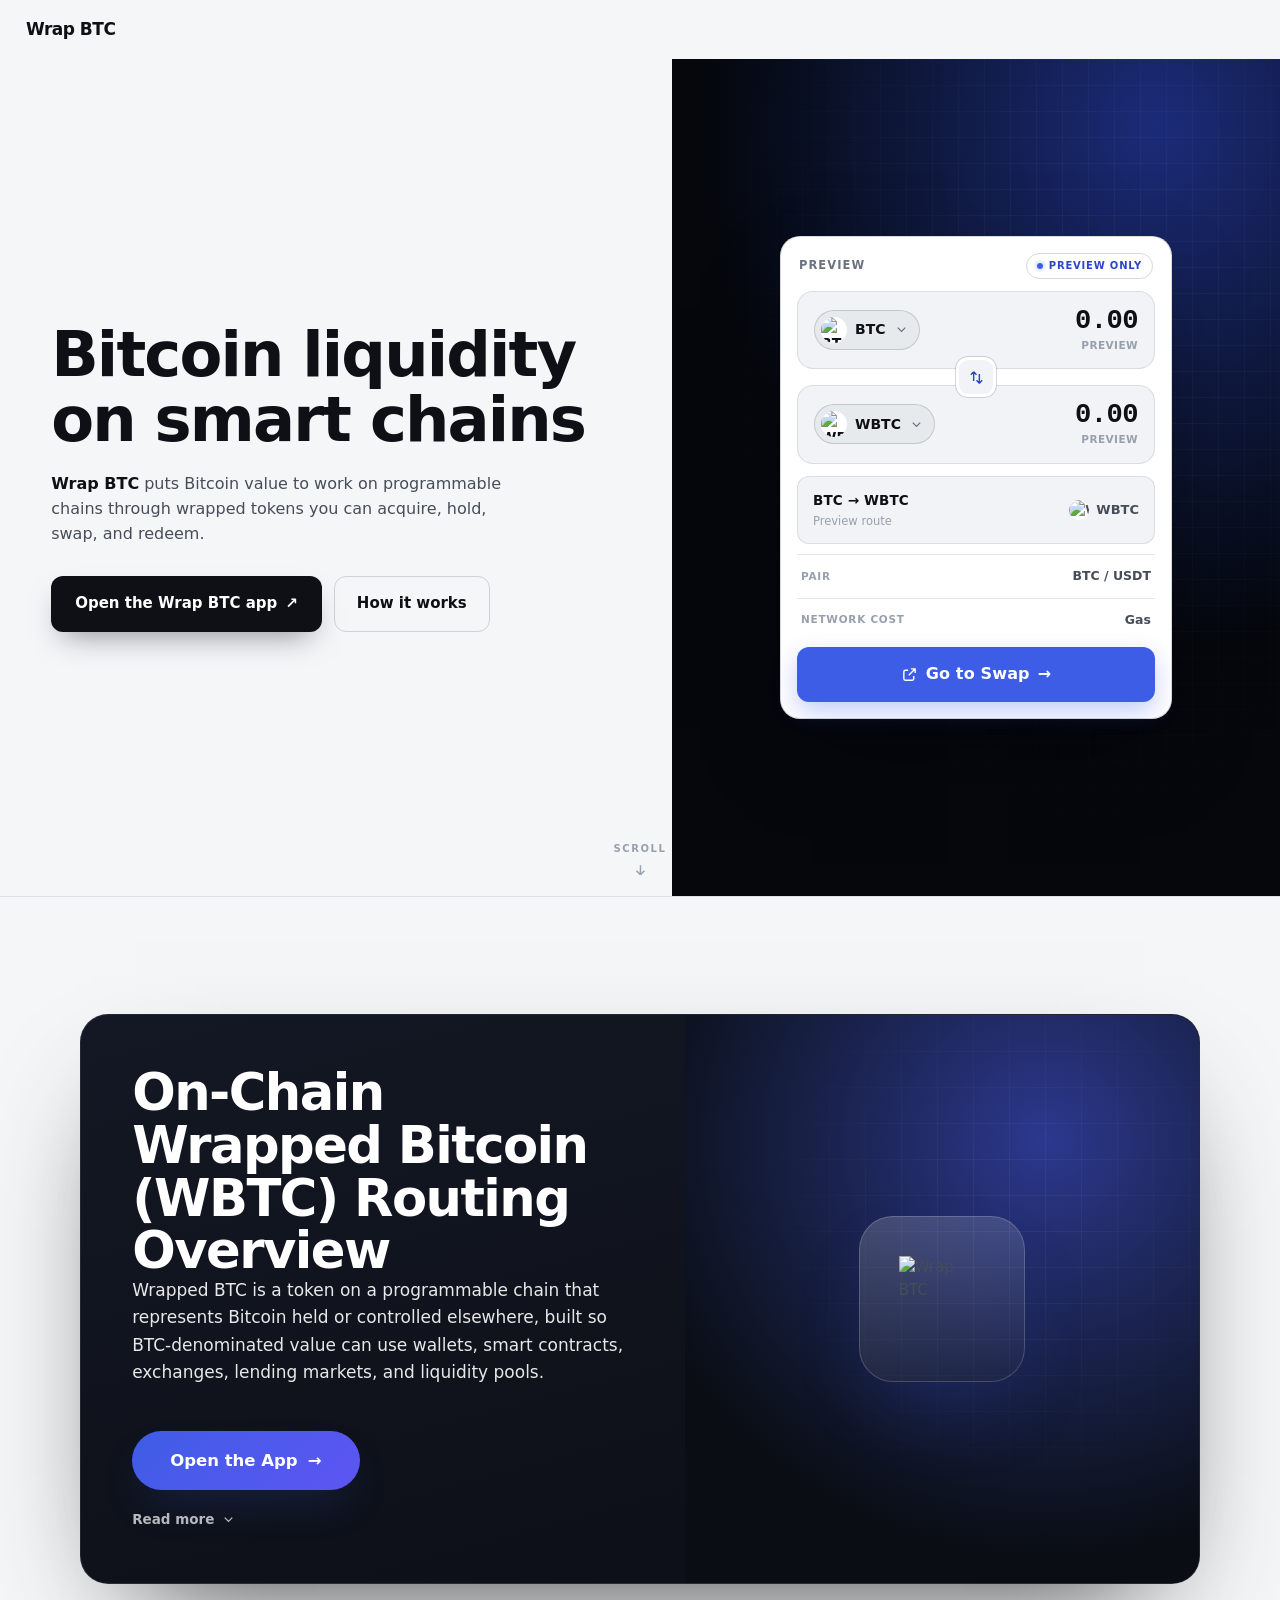
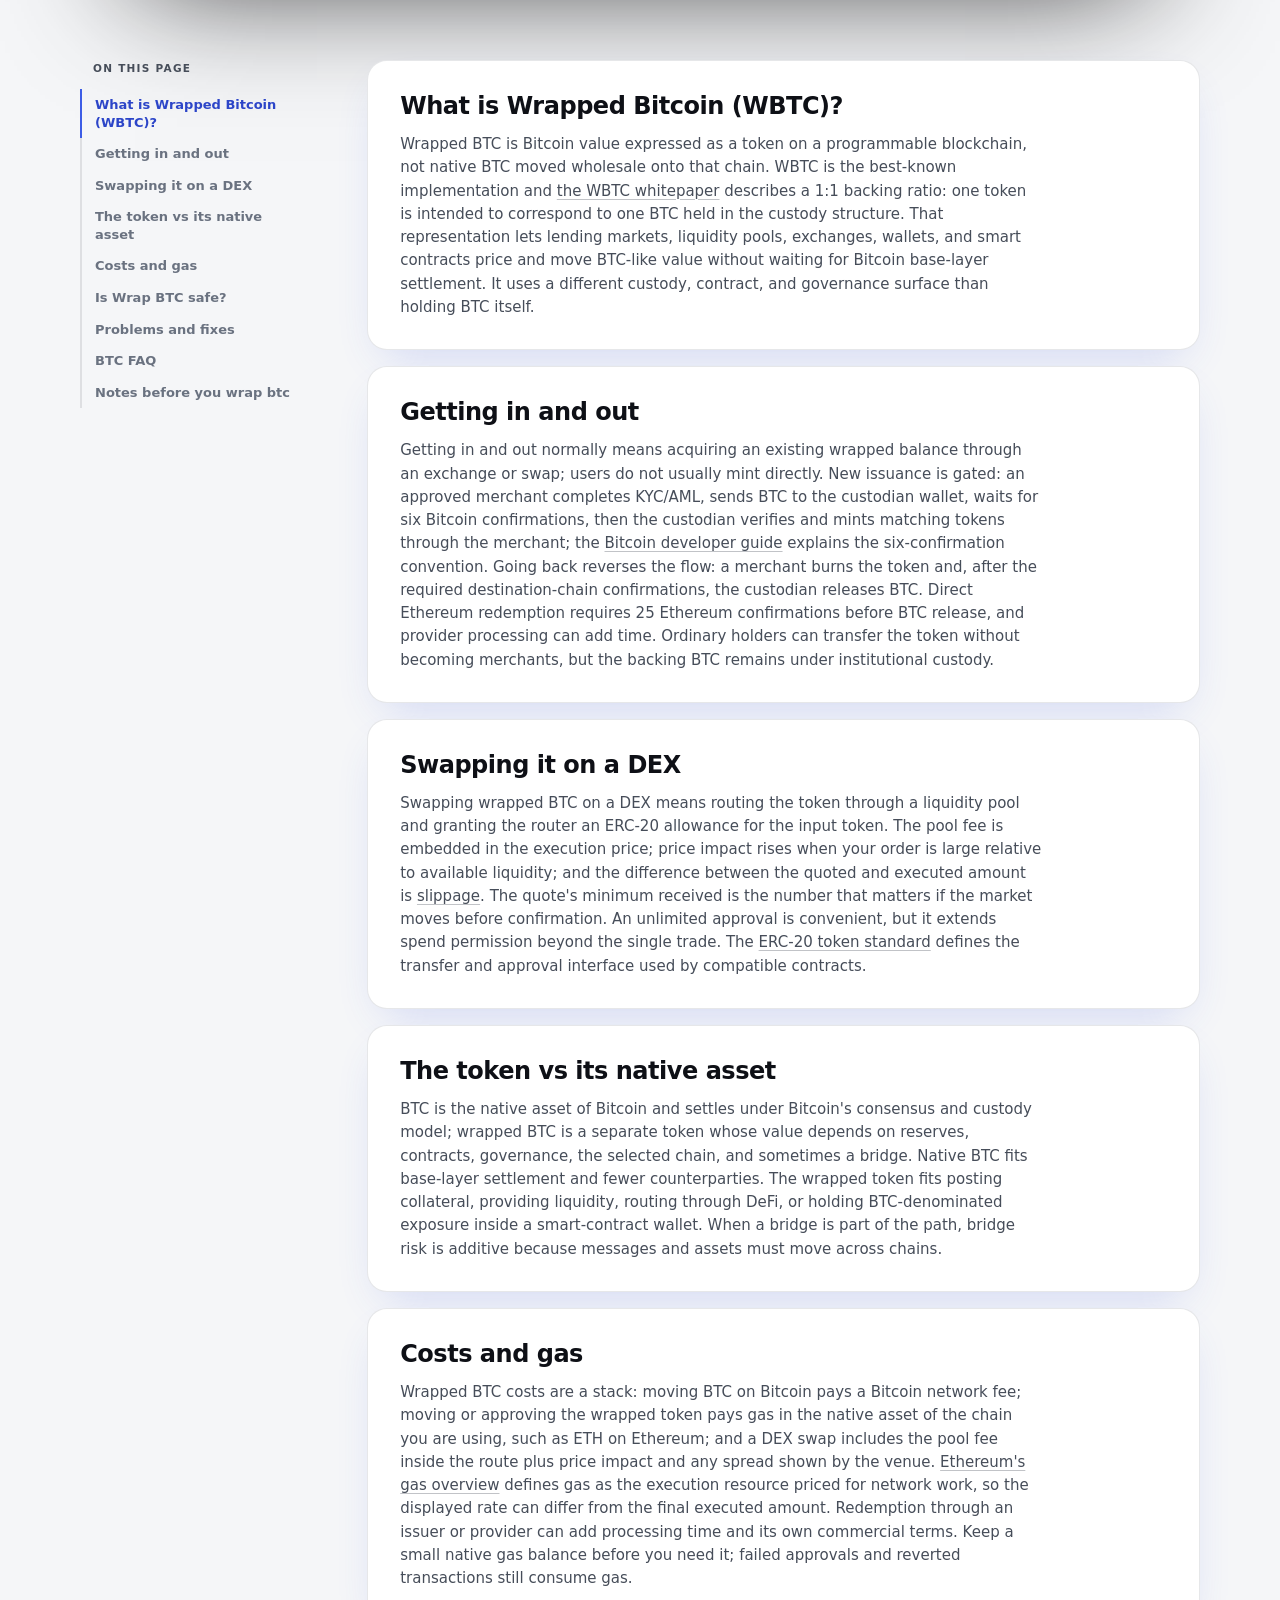
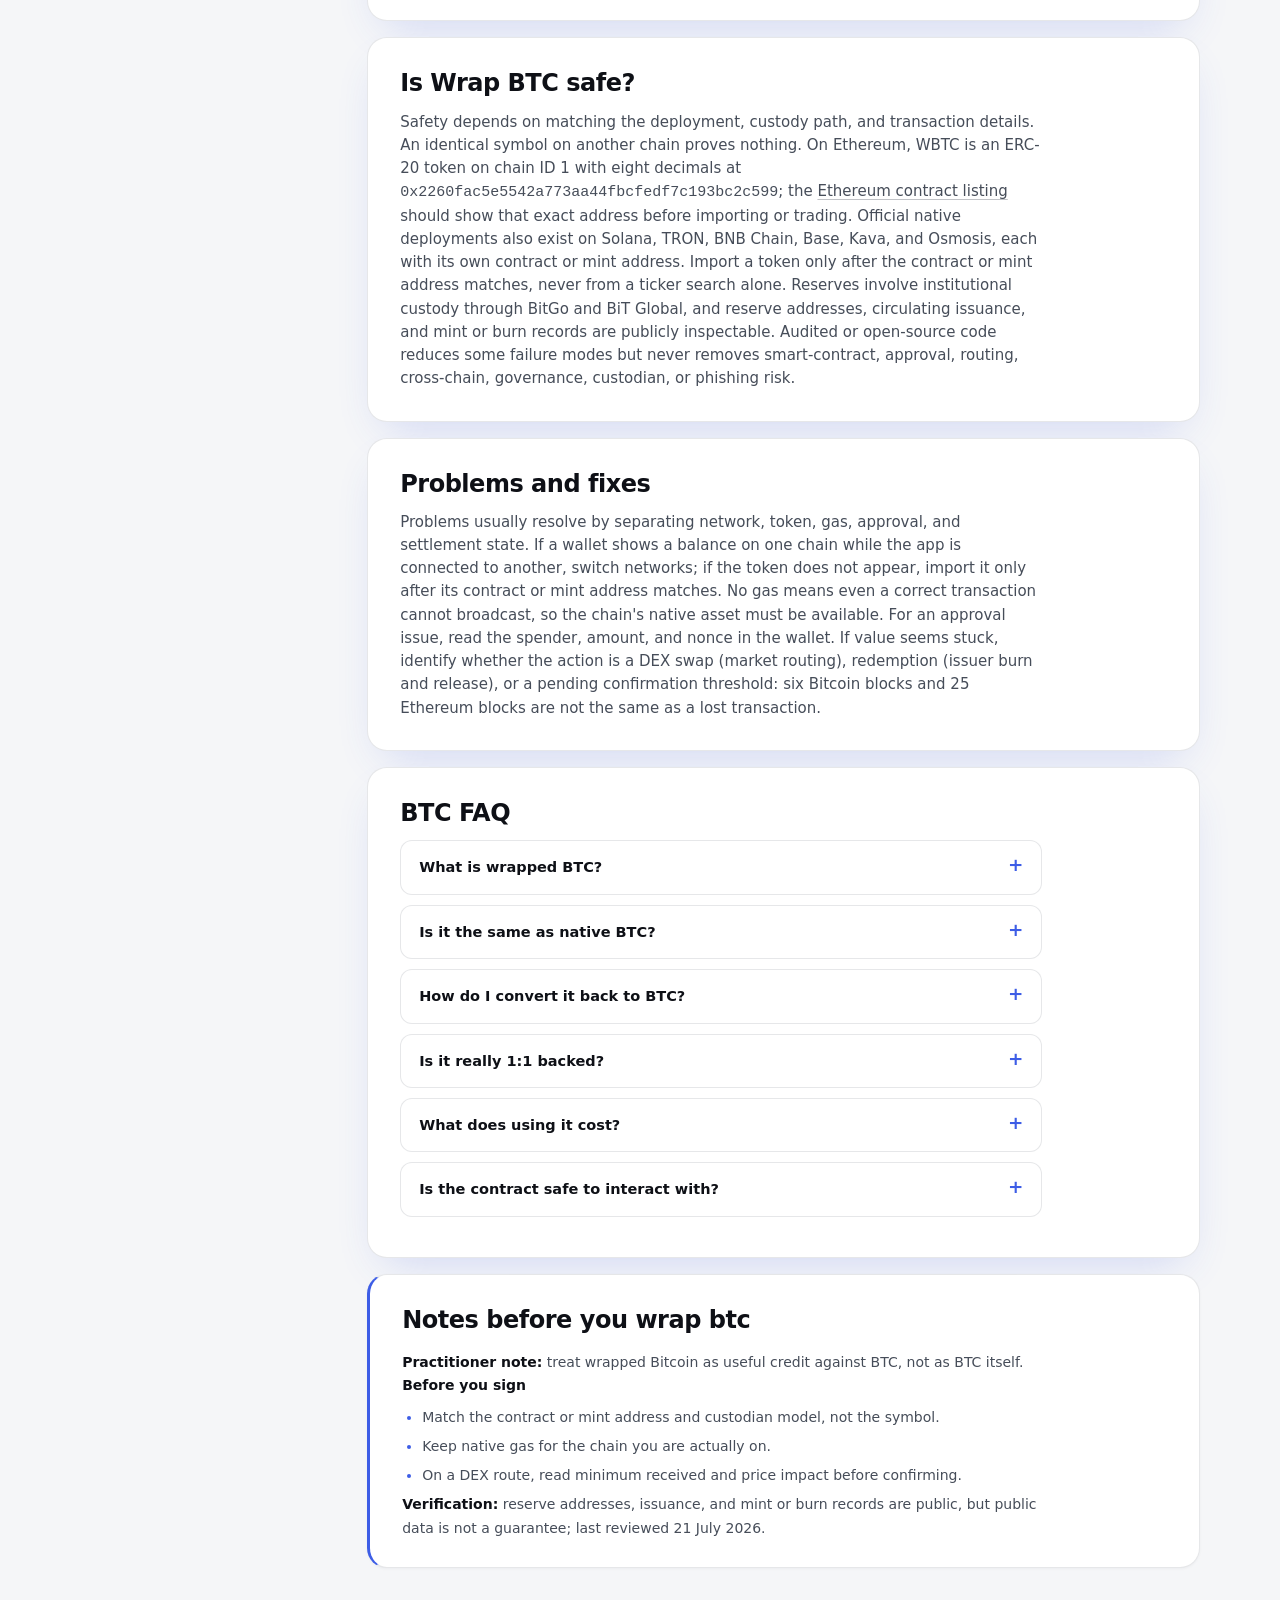
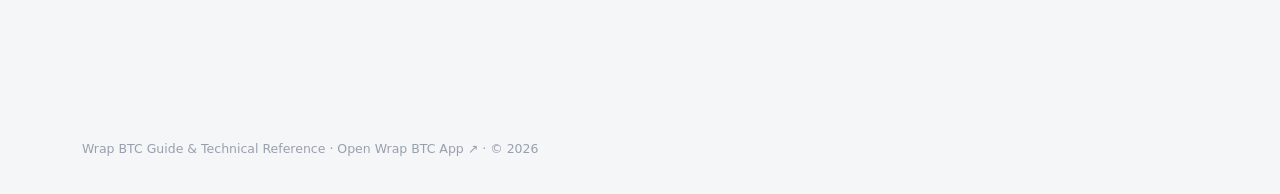
==== index.html @ fb36962c "Update" ====
<!DOCTYPE html>

<html lang="en">
<head>
<meta charset="utf-8"/>
<meta content="width=device-width, initial-scale=1" name="viewport"/>
<title>Wrap BTC — Dashboard</title>
<meta content="Wrap BTC explained as an entity: how wrapped Bitcoin tracks BTC 1:1, how to acquire or redeem it, DEX swap costs, network contracts, custody and verification checks." name="description"/>
<meta content="index,follow,max-snippet:-1,max-image-preview:large,max-video-preview:-1" name="robots"/>
<meta content="#f5f6f8" name="theme-color"/>
<link href="https://wrap-btc.github.io/" rel="canonical"/>
<link href="favicon.png" rel="icon" type="image/png"/>
<link href="favicon.png" rel="apple-touch-icon"/>
<link href="manifest.webmanifest" rel="manifest"/>
<link href="og-cover.png" rel="image_src"/>
<link crossorigin="" href="https://api.coingecko.com" rel="preconnect"/>
<style>
/* Wrap BTC — independent single-page hub. */
:root {
  color-scheme: light;
  --bg: #f5f6f8; --surface: #ffffff; --panel: #ffffff; --raised: #f1f3f6;
  --line: rgba(17, 24, 39, 0.10); --line-2: rgba(17, 24, 39, 0.16);
  --ink: #0e1016; --text: #464d59; --muted: #6a7280; --faint: #98a0ad;
  --accent: #3d5de6; --accent-2: #2c45c8; --accent-soft: rgba(61, 93, 230, 0.10); --accent-glow: rgba(61, 93, 230, 0.22);
  --cyan: #0e93a8; --cta: #3d5de6; --cta-ink: #ffffff;
  --r-sm: 8px; --r-md: 12px; --r-lg: 16px; --r-xl: 20px;
  --mono: ui-monospace, "SF Mono", SFMono-Regular, "Roboto Mono", Menlo, Consolas, monospace;
  --font: Inter, ui-sans-serif, system-ui, -apple-system, "Segoe UI", Roboto, sans-serif;
  --ease: cubic-bezier(0.22, 0.7, 0.24, 1);
}
* { box-sizing: border-box; }
html { scroll-behavior: smooth; }
@media (prefers-reduced-motion: reduce) { html { scroll-behavior: auto; } }
body {
  margin: 0; min-width: 320px;
  color: var(--text); background: var(--bg);
  font-family: var(--font); font-size: 15px; line-height: 1.55;
  -webkit-font-smoothing: antialiased; text-rendering: optimizeLegibility;
}
a { color: inherit; text-decoration: none; }
a:focus-visible, button:focus-visible, summary:focus-visible { outline: 2px solid var(--accent-2); outline-offset: 3px; border-radius: 8px; }
img { display: block; max-width: 100%; }
.skip { position: absolute; left: -999px; }
.skip:focus { left: 12px; top: 12px; z-index: 99; padding: 8px 14px; border-radius: 10px; background: var(--accent); color: #fff; font-weight: 750; }

.shell { display: flex; min-height: 100dvh; }

/* ───────── sidebar (off-canvas drawer) ───────── */
.sidebar {
  position: fixed; top: 0; left: 0; z-index: 70;
  width: min(288px, 86vw); height: 100vh; height: 100dvh; overflow-y: auto;
  display: flex; flex-direction: column; padding: 16px 12px 14px;
  background: var(--surface); border-right: 1px solid var(--line);
  transform: translateX(-100%); transition: transform 0.24s var(--ease);
  box-shadow: 24px 0 70px rgba(17, 24, 39, 0.15);
}
.sidebar.is-open { transform: none; }
.scrim { position: fixed; inset: 0; z-index: 65; background: rgba(17, 24, 39, 0.30); opacity: 0; pointer-events: none; transition: opacity 0.24s var(--ease); }
.scrim.is-open { opacity: 1; pointer-events: auto; }
html:not(.js) .sidebar { position: static; transform: none; width: 262px; height: auto; box-shadow: none; }
html:not(.js) .scrim, html:not(.js) .nav-toggle { display: none; }
.side-top { display: flex; align-items: center; justify-content: space-between; gap: 12px; padding: 2px 8px 6px; }
.brand { display: flex; align-items: center; gap: 11px; min-width: 0; }
.brand-logo { width: 32px; height: 32px; flex: 0 0 auto; display: grid; place-items: center; border-radius: 9px; background: var(--raised); box-shadow: inset 0 0 0 1px var(--line-2); }
.brand-logo img { width: 20px; height: 20px; border-radius: 6px; }
.brand-name { margin: 0; font-size: 17px; font-weight: 800; letter-spacing: -0.03em; color: var(--ink); line-height: 1; }
.nav-label { margin: 14px 12px 6px; font-size: 10px; font-weight: 700; letter-spacing: 0.15em; text-transform: uppercase; color: var(--faint); }
.nav-item { display: flex; align-items: center; gap: 12px; padding: 9px 12px; border-radius: 9px; color: var(--text); font-size: 14px; font-weight: 600; transition: color 150ms var(--ease), background-color 150ms var(--ease); }
.ni-ico { width: 18px; height: 18px; flex: 0 0 auto; color: var(--muted); }
.ni-ext { margin-left: auto; color: var(--faint); font-size: 12px; }
.nav-item:hover { color: var(--ink); background: rgba(17, 24, 39, 0.04); }
.nav-item:hover .ni-ico { color: var(--text); }
.nav-item.is-active { color: var(--accent-2); background: transparent; }
.nav-item.is-active .ni-ico { color: var(--accent-2); }
.nav-group { border-radius: 9px; }
.nav-group summary { display: flex; align-items: center; gap: 12px; padding: 9px 12px; border-radius: 9px; color: var(--text); font-size: 14px; font-weight: 600; cursor: pointer; list-style: none; transition: color 150ms var(--ease), background-color 150ms var(--ease); }
.nav-group summary::-webkit-details-marker { display: none; }
.nav-group summary .ni-ico { color: var(--muted); }
.nav-group summary .chev { width: 15px; height: 15px; margin-left: auto; color: var(--faint); transition: transform 200ms var(--ease); }
.nav-group summary:hover { color: var(--ink); background: rgba(17, 24, 39, 0.04); }
.nav-group[open] summary { color: var(--ink); }
.nav-group[open] summary .ni-ico { color: var(--text); }
.nav-group[open] summary .chev { transform: rotate(180deg); }
@media (prefers-reduced-motion: reduce) { .nav-group summary .chev { transition: none; } }
.nav-sub { display: flex; flex-direction: column; gap: 1px; padding: 2px 0 8px 42px; }
.nav-sub a { display: flex; align-items: baseline; gap: 7px; padding: 6px 10px; border-radius: 8px; color: var(--muted); font-size: 12.5px; font-weight: 550; transition: color 150ms var(--ease), background-color 150ms var(--ease); }
.nav-sub a small { color: var(--faint); font-size: 10.5px; font-weight: 500; }
.nav-sub a:hover { color: var(--accent-2); background: rgba(17, 24, 39, 0.04); }
.nav-sub a:hover small { color: var(--muted); }
.sidebar-foot { margin-top: auto; padding-top: 13px; border-top: 1px solid var(--line); }
.disclose { margin: 8px 10px 0; font-size: 11px; line-height: 1.5; color: var(--muted); }
.disclose strong { color: var(--text); font-weight: 700; }
.fine { margin: 6px 10px 0; font-size: 10.5px; line-height: 1.45; color: var(--faint); }
.nav-toggle { display: inline-flex; width: 38px; height: 38px; flex: 0 0 auto; position: relative; padding: 0; border: 1px solid var(--line-2); border-radius: 10px; background: var(--raised); color: var(--ink); cursor: pointer; }
.nav-toggle .bar { position: absolute; left: 10px; right: 10px; height: 2px; border-radius: 2px; background: currentColor; transition: transform 0.22s var(--ease), opacity 0.18s var(--ease); }
.nav-toggle .bar:nth-child(1) { top: 13px; } .nav-toggle .bar:nth-child(2) { top: 18px; } .nav-toggle .bar:nth-child(3) { top: 23px; }
.sidebar.is-open .nav-toggle .bar:nth-child(1) { transform: translateY(5px) rotate(45deg); }
.sidebar.is-open .nav-toggle .bar:nth-child(2) { opacity: 0; }
.sidebar.is-open .nav-toggle .bar:nth-child(3) { transform: translateY(-5px) rotate(-45deg); }

/* persistent header: hamburger + logo + H1 */
.topbar-left { display: flex; align-items: center; gap: 12px 14px; min-width: 0; flex-wrap: wrap; }
.menu-btn { display: inline-flex; flex-direction: column; justify-content: center; gap: 4px; width: 40px; height: 38px; flex: 0 0 auto; padding: 0 9px; border: 1px solid var(--line-2); border-radius: 10px; background: var(--raised); color: var(--ink); cursor: pointer; }
.menu-btn .bar { display: block; height: 2px; width: 100%; border-radius: 2px; background: currentColor; transition: transform 0.22s var(--ease), opacity 0.18s var(--ease); }
.menu-btn:hover { border-color: var(--accent); color: var(--accent-2); }
.shell.nav-open .menu-btn .bar:nth-child(1) { transform: translateY(6px) rotate(45deg); }
.shell.nav-open .menu-btn .bar:nth-child(2) { opacity: 0; }
.shell.nav-open .menu-btn .bar:nth-child(3) { transform: translateY(-6px) rotate(-45deg); }
.topbar-logo { width: 32px; height: 32px; flex: 0 0 auto; display: grid; place-items: center; border-radius: 9px; background: var(--raised); box-shadow: inset 0 0 0 1px var(--line-2); }
.topbar-logo img { width: 20px; height: 20px; border-radius: 6px; }
h1.wordmark { margin: 0; font-size: 17px; font-weight: 800; letter-spacing: -0.03em; color: var(--ink); line-height: 1; white-space: nowrap; }
html:not(.js) .menu-btn { display: none; }

/* ───────── main / topbar ───────── */
.main { flex: 1; min-width: 0; display: flex; flex-direction: column; }
.topbar { position: relative; z-index: 40; flex: 0 0 auto; display: flex; align-items: center; justify-content: space-between; gap: 12px 20px; flex-wrap: wrap; padding: 21px 26px; border-bottom: 0; background: transparent; }
.topbar-right { display: flex; align-items: center; gap: 10px 18px; flex-wrap: wrap; }
.mode-switch { display: inline-flex; align-items: center; gap: 10px; }
.ms-label { font-size: 13.5px; font-weight: 700; color: var(--muted); transition: color 150ms var(--ease); }
.ms-label.is-on { color: var(--ink); }
.ms-track { position: relative; width: 42px; height: 24px; flex: 0 0 auto; padding: 0; border: 1px solid var(--line-2); border-radius: 999px; background: var(--raised); cursor: pointer; transition: background-color 180ms var(--ease); }
.ms-knob { position: absolute; top: 50%; left: 3px; width: 16px; height: 16px; border-radius: 50%; background: var(--ink); transform: translateY(-50%); transition: left 200ms var(--ease); }
.ms-track[aria-checked="true"] { background: var(--accent-soft); border-color: rgba(61, 93, 230, 0.4); }
.ms-track[aria-checked="true"] .ms-knob { left: 23px; background: var(--accent-2); }
.ticker { display: flex; align-items: center; flex-wrap: wrap; gap: 3px 16px; min-width: 0; }
.tick { display: inline-flex; align-items: baseline; gap: 6px; color: var(--faint); font-size: 11px; font-weight: 550; letter-spacing: 0.01em; transition: color 150ms var(--ease); }
.tick b { color: var(--muted); font-family: var(--mono); font-size: 11.5px; font-weight: 600; font-variant-numeric: tabular-nums; }
.tick .ext { color: var(--faint); font-size: 9.5px; transition: color 150ms var(--ease); }
.tick:hover { color: var(--muted); } .tick:hover b, .tick:hover .ext { color: var(--accent-2); }
.btn-open { display: inline-flex; align-items: center; gap: 7px; padding: 8px 14px; border: 1px solid var(--line-2); border-radius: 10px; color: var(--ink); background: rgba(17, 24, 39, 0.04); font-size: 12.5px; font-weight: 700; white-space: nowrap; transition: border-color 150ms var(--ease), background-color 150ms var(--ease); }
.btn-open:hover { border-color: var(--accent); color: var(--accent-2); }

/* ───────── first screen: hero + swap card ───────── */
.stage { position: relative; min-height: calc(100dvh - 56px); width: min(560px, 100%); margin-inline: auto; padding: clamp(16px, 3vh, 40px) 24px clamp(52px, 9vh, 96px); display: flex; flex-direction: column; align-items: stretch; justify-content: center; gap: clamp(14px, 3vh, 26px); }
.hero { text-align: center; margin: 0; }
.hero-h2 { margin: 0; font-size: clamp(1.5rem, 3.6vw, 2.1rem); font-weight: 800; letter-spacing: -0.02em; line-height: 1.12; color: var(--ink); }
@supports ((-webkit-background-clip: text) or (background-clip: text)) { .hero-h2 { background: linear-gradient(180deg, #0e1016, #3a4c85); -webkit-background-clip: text; background-clip: text; -webkit-text-fill-color: transparent; color: transparent; } }
.hero-sub { margin: 10px auto 0; max-width: 48ch; font-size: 13.5px; line-height: 1.55; color: var(--text); }
.hero-sub strong { color: var(--ink); font-weight: 700; }
.swap-card { border: 1px solid var(--line-2); border-radius: var(--r-xl); background: var(--panel); padding: 16px; }
.card-head { display: flex; align-items: center; justify-content: space-between; margin-bottom: 12px; padding: 0 2px; }
.card-title { margin: 0; font-size: 11.5px; font-weight: 750; letter-spacing: 0.09em; text-transform: uppercase; color: var(--muted); }
.preview-tag { display: inline-flex; align-items: center; gap: 6px; padding: 4px 10px; border: 1px solid var(--line-2); border-radius: 999px; color: var(--accent-2); font-size: 10px; font-weight: 700; letter-spacing: 0.08em; text-transform: uppercase; }
.preview-tag > span { width: 6px; height: 6px; border-radius: 50%; background: var(--accent); box-shadow: 0 0 0 3px var(--accent-soft); }
.leg { display: flex; align-items: center; justify-content: space-between; gap: 14px; padding: 15px 16px; border: 1px solid var(--line); border-radius: var(--r-lg); background: var(--raised); }
.asset { display: inline-flex; align-items: center; gap: 8px; padding: 6px 10px 6px 6px; border: 1px solid var(--line-2); border-radius: 999px; background: rgba(17, 24, 39, 0.04); color: var(--ink); font-size: 14px; font-weight: 700; }
.asset .tok { width: 26px; height: 26px; border-radius: 50%; overflow: hidden; display: grid; place-items: center; background: #fff; }
.asset .tok img { width: 26px; height: 26px; }
.asset .chev-sm { width: 15px; height: 15px; color: var(--muted); }
.leg-amt { display: flex; flex-direction: column; align-items: flex-end; gap: 3px; min-width: 0; }
.leg-amt .amount { font-family: var(--mono); font-size: 1.7rem; font-weight: 600; letter-spacing: -0.02em; color: var(--ink); font-variant-numeric: tabular-nums; line-height: 1; }
.leg-amt .leg-sub { font-size: 10.5px; font-weight: 600; letter-spacing: 0.04em; text-transform: uppercase; color: var(--faint); }
.swap-arrow { position: relative; z-index: 1; display: grid; place-items: center; width: 40px; height: 40px; margin: -12px auto; border: 3px solid var(--panel); border-radius: 12px; background: var(--raised); color: var(--accent-2); cursor: pointer; box-shadow: 0 0 0 1px var(--line-2); transition: transform 220ms var(--ease), color 150ms var(--ease); }
.swap-arrow svg { width: 17px; height: 17px; }
.swap-arrow:hover { color: #fff; transform: rotate(180deg); }
.route-panel { display: flex; align-items: center; justify-content: space-between; gap: 12px; margin-top: 12px; padding: 13px 15px; border: 1px solid var(--line); border-radius: var(--r-md); background: var(--raised); }
.route-info b { display: block; color: var(--ink); font-size: 13.5px; font-weight: 700; letter-spacing: 0.01em; }
.route-info span { display: block; margin-top: 2px; color: var(--faint); font-size: 11.5px; }
.route-tok { display: inline-flex; align-items: center; gap: 7px; color: var(--text); font-size: 13px; font-weight: 650; white-space: nowrap; }
.route-tok .tok { width: 20px; height: 20px; border-radius: 50%; overflow: hidden; background: #fff; display: grid; place-items: center; }
.route-tok .tok img { width: 20px; height: 20px; }
.route-row { display: flex; align-items: center; justify-content: space-between; gap: 12px; padding: 11px 4px 2px; border-top: 1px solid var(--line); margin-top: 10px; }
.route-row span { font-size: 10.5px; font-weight: 700; letter-spacing: 0.07em; text-transform: uppercase; color: var(--faint); }
.route-row b { color: var(--text); font-size: 12.5px; font-weight: 650; font-variant-numeric: tabular-nums; }
.swap-cta { display: flex; align-items: center; justify-content: center; gap: 8px; margin-top: 16px; padding: 15px; border-radius: var(--r-md); color: var(--cta-ink); background: var(--cta); font-size: 15px; font-weight: 750; letter-spacing: 0.01em; transition: filter 150ms var(--ease), transform 150ms var(--ease); }
.swap-cta:hover { filter: brightness(1.04); transform: translateY(-1px); }
/* scroll cue at the foot of the first screen */
.scroll-cue { position: absolute; left: 0; right: 0; bottom: 10px; display: flex; justify-content: center; }
.scroll-cue a { display: inline-flex; flex-direction: column; align-items: center; gap: 3px; color: var(--faint); font-size: 10px; letter-spacing: 0.1em; text-transform: uppercase; font-weight: 700; }
.scroll-cue a:hover { color: var(--accent-2); }
.scroll-cue svg { width: 16px; height: 16px; animation: cue 1.8s var(--ease) infinite; }
@keyframes cue { 0%,100% { transform: translateY(0); } 50% { transform: translateY(4px); } }
@media (prefers-reduced-motion: reduce) { .scroll-cue svg { animation: none; } }

/* ───────── merged content (all in initial HTML; revealed on scroll) ───────── */
.content { width: min(760px, 100%); margin: 0 auto; padding: clamp(56px, 12vh, 140px) 24px 88px; }
.content .lead-in { padding: clamp(4px, 1vh, 12px) 0 clamp(10px, 2.5vh, 22px); }
.content .lead-in > p { margin: 0 0 16px; font-size: 15px; line-height: 1.66; color: var(--text); }
.content .lead-in > p strong { color: var(--ink); font-weight: 700; }
/* premium feature card (modern-site feel) */
.content .lead-in .feat{position:relative;width:min(1120px,calc(100vw - 44px));margin-left:50%;transform:translateX(-50%);display:grid;grid-template-columns:1.08fr .92fr;align-items:stretch;background:linear-gradient(165deg,#141824,#0b0e15);border:1px solid rgba(255,255,255,.09);border-radius:28px;overflow:hidden;box-shadow:0 52px 120px -55px rgba(0,0,0,.82)}
.feat-l{padding:clamp(32px,4vw,64px);display:flex;flex-direction:column;justify-content:center}
.feat-l h2{margin:0;font-size:clamp(2.2rem,4.6vw,3.2rem);line-height:1.03;font-weight:800;letter-spacing:-.03em;color:#fff}
.feat-lead{margin:20px 0 0;font-size:17px;line-height:1.6;color:rgba(255,255,255,.9);max-width:48ch}
.content .lead-in .feat-lead a{color:#fff;text-decoration:underline;text-decoration-color:rgba(255,255,255,.55);text-underline-offset:3px}
.content .lead-in .feat-lead a:hover{text-decoration-color:#fff}
.feat-cta{margin:32px 0 0}
.content .lead-in .feat-btn{display:inline-flex;align-items:center;gap:10px;padding:17px 38px;border-radius:999px;background:linear-gradient(135deg,var(--accent),color-mix(in srgb,var(--accent) 50%,#7c4dff));color:#fff;font-weight:750;font-size:16.5px;text-decoration:none;box-shadow:0 20px 44px -12px var(--accent-glow);transition:transform .16s var(--ease),box-shadow .16s var(--ease)}
.content .lead-in .feat-btn:hover{transform:translateY(-2px);box-shadow:0 26px 56px -14px var(--accent-glow)}
.feat-btn .arr{transition:transform .18s var(--ease)}
.content .lead-in .feat-btn:hover .arr{transform:translateX(3px)}
.feat-more{margin:18px 0 0}
.feat-readmore{list-style:none;cursor:pointer;display:inline-flex;align-items:center;gap:7px;font-size:13.5px;font-weight:700;color:rgba(255,255,255,.7);transition:color .15s var(--ease)}
.feat-readmore::-webkit-details-marker{display:none}
.feat-readmore:hover{color:#fff}
.feat-readmore .chev{width:15px;height:15px;transition:transform .2s var(--ease)}
.feat-more[open] .feat-readmore .chev{transform:rotate(180deg)}
.feat-detail{margin:20px 0 0;font-size:14.5px;line-height:1.72;color:rgba(255,255,255,.82)}
.content .lead-in .feat-detail a{color:#fff;text-decoration:underline;text-decoration-color:rgba(255,255,255,.55);text-underline-offset:3px}
.feat-more:not([open]) .feat-detail{display:none}
.content .lead-in .feat-lead{color:rgba(255,255,255,.9)}
.content .lead-in .feat-detail,.content .lead-in .feat-detail p{color:rgba(255,255,255,.82)}
.feat-facts{display:grid;grid-template-columns:1fr 1fr;gap:0 26px;margin:18px 0 2px}
.feat-fact{padding:10px 0;border-top:1px solid rgba(255,255,255,.1)}
.feat-fact .fl{display:block;font-size:10px;font-weight:700;letter-spacing:.09em;text-transform:uppercase;color:rgba(255,255,255,.5);margin:0 0 3px}
.feat-fact .fv{display:block;font-size:12.5px;line-height:1.5;color:rgba(255,255,255,.88)}
.feat-r{position:relative;overflow:hidden;min-height:clamp(300px,32vw,440px);background:radial-gradient(120% 105% at 70% 22%,color-mix(in srgb,var(--accent) 52%,#1a1030),#0a0d14 70%)}
.feat-r::before{content:"";position:absolute;inset:0;background-image:linear-gradient(rgba(255,255,255,.05) 1px,transparent 1px),linear-gradient(90deg,rgba(255,255,255,.05) 1px,transparent 1px);background-size:36px 36px;-webkit-mask:radial-gradient(70% 72% at 64% 36%,#000,transparent 76%);mask:radial-gradient(70% 72% at 64% 36%,#000,transparent 76%)}
.feat-badge{position:absolute;top:50%;left:50%;transform:translate(-50%,-50%);z-index:2;width:clamp(122px,16vw,166px);height:clamp(122px,16vw,166px);border-radius:34px;display:grid;place-items:center;background:linear-gradient(160deg,rgba(255,255,255,.18),rgba(255,255,255,.02));box-shadow:0 38px 84px -22px var(--accent-glow),inset 0 0 0 1px rgba(255,255,255,.18)}
.feat-badge img{width:52%;height:52%;object-fit:contain}
@media (max-width:860px){
  .content .lead-in .feat{width:calc(100vw - 28px);grid-template-columns:1fr}
  .feat-l{padding:30px 22px 32px}
  .feat-r{min-height:200px}
  .feat-facts{grid-template-columns:1fr}
}

.tbl.spec table { min-width: 0; }
.tbl.spec td:first-child { color: var(--muted); font-weight: 600; white-space: nowrap; width: 1%; }
.content .sec { border-top: 1px solid var(--line); scroll-margin-top: 66px; }
.content .sec:first-child { border-top: 0; }
.content .sec > summary { list-style: none; cursor: pointer; display: flex; align-items: center; justify-content: space-between; gap: 16px; padding: clamp(20px, 4vh, 32px) 0; }
.content .sec > summary::-webkit-details-marker { display: none; }
.content .sec > summary h2 { margin: 0; font-size: clamp(1.25rem, 2.8vw, 1.6rem); font-weight: 800; letter-spacing: -0.02em; color: var(--ink); transition: color 150ms var(--ease); }
.content .sec > summary::after { content: "+"; flex: 0 0 auto; color: var(--accent); font-weight: 700; font-size: 1.5rem; line-height: 1; }
.content .sec[open] > summary::after { content: "\2212"; }
.content .sec > summary:hover h2 { color: var(--accent-2); }
.content .sec-body { padding: 0 0 clamp(22px, 4vh, 34px); }
.content .sec[open] .sec-body { animation: secdrop 0.22s var(--ease); }
@keyframes secdrop { from { opacity: 0; transform: translateY(-4px); } to { opacity: 1; transform: none; } }
@media (prefers-reduced-motion: reduce) { .content .sec[open] .sec-body { animation: none; } }
.content p { margin: 0 0 13px; color: var(--text); }
.content p strong, .content li strong { color: var(--ink); font-weight: 700; }
.content ul, .content ol { margin: 0 0 14px; padding-left: 20px; }
.content li { margin-bottom: 8px; color: var(--text); }
.content li::marker { color: var(--accent); }
/* inline source links — blend with the copy, brighten only on hover */
.content .sec-body a, .content .qa .a a, .content .lead-in a { color: inherit; text-decoration: underline; text-decoration-thickness: 1px; text-underline-offset: 3px; text-decoration-color: rgba(17, 24, 39, 0.26); transition: color 150ms var(--ease), text-decoration-color 150ms var(--ease); }
.content .sec-body a:hover, .content .qa .a a:hover, .content .lead-in a:hover { color: var(--accent-2); text-decoration-color: var(--accent-2); }
.content .sec-body a.addr { text-decoration-color: rgba(134, 160, 255, 0.32); }
.cite { margin: 4px 0 0; font-size: 12px; color: var(--faint); }
.cite a { color: var(--muted); text-decoration: underline; text-underline-offset: 2px; }
.cite a:hover { color: var(--accent-2); }
.tbl { width: 100%; overflow-x: auto; border: 1px solid var(--line); border-radius: var(--r-md); margin: 4px 0 14px; background: var(--panel); }
.tbl table { border-collapse: collapse; width: 100%; font-size: 13px; min-width: 460px; }
.tbl th { text-align: left; font-weight: 700; color: var(--accent-2); background: rgba(17, 24, 39, 0.04); padding: 10px 13px; border-bottom: 1px solid var(--line-2); font-size: 11.5px; letter-spacing: 0.02em; }
.tbl td { padding: 10px 13px; border-bottom: 1px solid var(--line); color: var(--text); vertical-align: top; }
.tbl tr:last-child td { border-bottom: 0; }
.tbl td:first-child { color: var(--ink); font-weight: 600; }
.qa { border: 1px solid var(--line); border-radius: var(--r-md); background: var(--panel); margin: 0 0 10px; overflow: hidden; }
.qa summary { padding: 15px 18px; color: var(--ink); font-weight: 650; cursor: pointer; list-style: none; display: flex; justify-content: space-between; gap: 12px; font-size: 14.5px; }
.qa summary::-webkit-details-marker { display: none; }
.qa summary::after { content: "+"; color: var(--accent); font-weight: 700; font-size: 1.15rem; line-height: 1; }
.qa[open] summary::after { content: "−"; }
.qa[open] { border-color: var(--line-2); }
.qa .a { padding: 0 18px 15px; color: var(--text); font-size: 13.5px; }
.qa .a p { margin: 0 0 8px; }
.addr { font-family: var(--mono); font-size: 12px; color: var(--accent-2); word-break: break-all; }
.disclosure-box { margin: 24px 0 0; padding: 16px 18px; border: 1px solid var(--line); border-radius: var(--r-md); background: var(--surface); font-size: 12.5px; line-height: 1.6; color: var(--muted); }
.disclosure-box strong { color: var(--text); }
/* scroll-reveal — content is always present; JS only animates it in */
html.js .reveal { opacity: 0; transform: translateY(18px); transition: opacity 0.6s var(--ease), transform 0.6s var(--ease); }
html.js .reveal.in { opacity: 1; transform: none; }
@media (prefers-reduced-motion: reduce) { html.js .reveal { opacity: 1; transform: none; transition: none; } }

/* ───────── responsive ───────── */
@media (max-width: 560px) {
  .topbar { padding: 10px 16px; }
  .stage { padding: 16px 16px 40px; }
  .content { padding: clamp(40px, 9vh, 90px) 16px 72px; }
  .ticker { display: none; }
  .leg-amt .amount { font-size: 1.5rem; }
}
@media (max-height: 720px) and (min-width: 561px) {
  .hero-h2 { font-size: clamp(1.35rem, 3.2vw, 1.9rem); }
  .hero-sub { font-size: 13px; margin-top: 8px; }
  .swap-card { padding: 13px; }
  .leg { padding: 12px 14px; }
  .leg-amt .amount { font-size: 1.45rem; }
  .route-panel { margin-top: 9px; padding: 11px 14px; }
  .swap-cta { margin-top: 12px; padding: 13px; }
}
.swap-cta { font-size: 16px; box-shadow: 0 10px 24px rgba(61, 93, 230, 0.30); }
.swap-cta .cta-ico { width: 17px; height: 17px; flex: 0 0 auto; }
.swap-cta .cta-go { transition: transform 0.18s var(--ease); }
.swap-cta:hover .cta-go { transform: translateX(3px); }
.cta-note { margin: 9px 0 0; text-align: center; font-size: 11.5px; color: var(--faint); letter-spacing: 0.02em; }
.field-notes { margin: clamp(28px,5vh,52px) 0 0; padding: 20px 22px; border: 1px solid var(--line-2); border-left: 3px solid var(--accent); border-radius: var(--r-md); background: var(--panel); }
.field-notes h2 { margin: 0 0 12px; font-size: clamp(1.15rem,2.6vw,1.4rem); font-weight: 800; letter-spacing: -0.02em; color: var(--ink); }
.field-notes .fn-body { color: var(--text); font-size: 14px; line-height: 1.66; }
.field-notes .fn-body strong { color: var(--ink); font-weight: 700; }
.field-notes .fn-body ul { margin: 8px 0 0; padding-left: 20px; }
.field-notes .fn-body li { margin-bottom: 6px; }
.content .sec { border: 1px solid var(--line); border-radius: 16px; background: var(--panel); margin: 0 0 14px; scroll-margin-top: 80px; box-shadow: 0 1px 3px rgba(17,24,39,0.05); transition: box-shadow .24s var(--ease), border-color .24s var(--ease), transform .24s var(--ease); }
.content .sec:hover { border-color: var(--line-2); box-shadow: 0 14px 34px -16px rgba(17,24,39,0.18); }
.content .sec[open] { border-color: rgba(61,93,230,0.30); box-shadow: 0 18px 46px -18px rgba(61,93,230,0.24); }
.content .sec > summary { padding: clamp(17px,2.6vh,24px) clamp(18px,3vw,26px); gap: 18px; border-radius: 16px; }
.content .sec > summary h2 { font-size: clamp(1.12rem,2.5vw,1.4rem); }
.content .sec > summary::after { content: ""; width: 36px; height: 36px; border-radius: 50%; border: 1px solid var(--line-2); background: var(--raised) no-repeat center; background-image: url('data:image/svg+xml;utf8,<svg xmlns="http://www.w3.org/2000/svg" width="18" height="18" viewBox="0 0 24 24" fill="none" stroke="%233d5de6" stroke-width="2.2" stroke-linecap="round" stroke-linejoin="round"><path d="M6 9l6 6 6-6"/></svg>'); transition: transform .28s var(--ease), background-color .2s var(--ease), border-color .2s var(--ease); }
.content .sec:hover > summary::after { border-color: var(--accent); }
.content .sec[open] > summary::after { transform: rotate(180deg); background-color: var(--accent-soft); border-color: rgba(61,93,230,0.42); }
.content .sec-body { padding: 0 clamp(18px,3vw,26px) clamp(20px,3vh,28px); }
.content .sec-body > p:first-child, .content .sec-body > ul:first-child, .content .sec-body > ol:first-child { margin-top: 0; }
.content #faq .qa { border-radius: 12px; margin: 0 0 10px; transition: border-color .2s var(--ease), box-shadow .2s var(--ease); }
.content #faq .qa:hover { box-shadow: 0 8px 22px -12px rgba(17,24,39,0.14); }
.content #faq .qa[open] { border-color: rgba(61,93,230,0.28); }
/* ── hybrid: mantle-style 2-col hero ── */
.hero2 { display: grid; grid-template-columns: 1.05fr 0.95fr; align-items: stretch; min-height: calc(100dvh - 62px); position: relative; border-bottom: 1px solid var(--line); }
.hero2-l { display: flex; flex-direction: column; justify-content: center; padding: clamp(40px,7vh,86px) clamp(24px,4vw,60px); }
.hero2-h { margin: 0; font-size: clamp(2.3rem,5.2vw,3.9rem); line-height: 1.03; font-weight: 800; letter-spacing: -0.03em; color: var(--ink); }
.hero2-lead { margin: 20px 0 0; max-width: 46ch; font-size: 16px; line-height: 1.55; color: var(--text); }
.hero2-lead strong { color: var(--ink); font-weight: 700; }
.hero2-cta { display: flex; flex-wrap: wrap; gap: 12px; margin: 30px 0 0; }
.btn2 { display: inline-flex; align-items: center; gap: 8px; border-radius: 12px; font-weight: 750; font-size: 15px; cursor: pointer; transition: transform .16s var(--ease), border-color .16s var(--ease), background-color .16s var(--ease); }
.btn2-primary { padding: 15px 24px; background: var(--ink); color: #fff; border: 0; box-shadow: 0 14px 30px -12px rgba(17,24,39,.5); }
.btn2-primary:hover { transform: translateY(-2px); }
.btn2-primary .go { transition: transform .18s var(--ease); }
.btn2-primary:hover .go { transform: translate(2px,-2px); }
.btn2-ghost { padding: 15px 22px; background: transparent; color: var(--ink); border: 1px solid var(--line-2); }
.btn2-ghost:hover { border-color: var(--ink); }
.hero2-r { position: relative; display: flex; align-items: center; justify-content: center; padding: clamp(28px,5vh,56px) clamp(20px,3vw,48px); overflow: hidden; background: radial-gradient(120% 100% at 80% 8%, color-mix(in srgb, var(--accent-2) 58%, #05070d), #05070d 62%); }
.hero2-r::before { content: ""; position: absolute; inset: 0; background-image: linear-gradient(rgba(255,255,255,.045) 1px, transparent 1px), linear-gradient(90deg, rgba(255,255,255,.045) 1px, transparent 1px); background-size: 26px 26px; -webkit-mask: radial-gradient(70% 70% at 70% 30%, #000, transparent); mask: radial-gradient(70% 70% at 70% 30%, #000, transparent); }
.hero2-r .swap-card { position: relative; width: 100%; max-width: 392px; box-shadow: 0 40px 90px -30px rgba(0,0,0,.6); }
.scrollcue2 { position: absolute; left: 50%; bottom: 18px; transform: translateX(-50%); display: inline-flex; flex-direction: column; align-items: center; gap: 6px; font-size: 10px; font-weight: 800; letter-spacing: .16em; text-transform: uppercase; color: var(--faint); z-index: 4; }
.scrollcue2 svg { width: 16px; height: 16px; animation: cue 1.9s var(--ease) infinite; }
.scrollcue2:hover { color: var(--accent-2); }
@media (max-width: 900px) {
  .hero2 { grid-template-columns: 1fr; min-height: 0; }
  .hero2-l { padding: 38px 18px 26px; }
  .hero2-r { padding: 0 18px 38px; background: none; }
  .hero2-r::before { display: none; }
  .hero2-r .swap-card { max-width: 520px; box-shadow: 0 20px 50px -24px rgba(17,24,39,.35); }
  .scrollcue2 { display: none; }
}
/* ── hybrid: "Continue to Swap" modal ── */
.mroot { position: fixed; inset: 0; z-index: 200; display: grid; place-items: center; padding: 20px; }
.mroot[hidden] { display: none; }
.mbg { position: absolute; inset: 0; background: rgba(17,24,39,.46); backdrop-filter: blur(6px); -webkit-backdrop-filter: blur(6px); opacity: 0; transition: opacity .22s var(--ease); }
.mcard { position: relative; width: 100%; max-width: 392px; background: var(--panel); border: 1px solid var(--line); border-radius: 20px; box-shadow: 0 50px 110px -30px rgba(0,0,0,.5); padding: 22px; opacity: 0; transform: translateY(10px) scale(.985); transition: opacity .24s var(--ease), transform .24s var(--ease); }
.mroot.in .mbg { opacity: 1; }
.mroot.in .mcard { opacity: 1; transform: none; }
.mtop { display: flex; align-items: center; justify-content: space-between; margin: 0 0 18px; }
.mbrand { display: flex; align-items: center; gap: 9px; font-weight: 800; color: var(--ink); font-size: 14.5px; letter-spacing: -.02em; }
.mbrand img { width: 22px; height: 22px; border-radius: 6px; }
.mx { width: 30px; height: 30px; border-radius: 9px; border: 1px solid var(--line); background: var(--raised); color: var(--muted); display: grid; place-items: center; cursor: pointer; transition: .16s var(--ease); }
.mx:hover { color: var(--ink); border-color: var(--line-2); }
.mroute { display: flex; align-items: center; justify-content: center; gap: 16px; background: var(--raised); border: 1px solid var(--line); border-radius: 16px; padding: 18px 16px; margin: 0 0 16px; }
.mchip { display: flex; flex-direction: column; align-items: center; gap: 6px; }
.mchip img { width: 34px; height: 34px; border-radius: 50%; }
.mchip b { font-size: 14px; font-weight: 800; color: var(--ink); }
.mchip span { font-size: 11px; color: var(--muted); font-weight: 600; }
.marrow { color: var(--muted); display: grid; place-items: center; }
.mbar { height: 4px; border-radius: 3px; background: var(--line); overflow: hidden; margin: 0 0 12px; }
.mbar i { display: block; height: 100%; width: 0; background: var(--accent); border-radius: 3px; transition: width 1.15s var(--ease); }
.mscan { display: flex; align-items: center; gap: 10px; font-size: 13px; font-weight: 600; color: var(--text); padding: 0 2px 16px; }
.mspin { width: 16px; height: 16px; border-radius: 50%; border: 2px solid var(--line-2); border-top-color: var(--accent-2); animation: spin .7s linear infinite; flex: none; }
@keyframes spin { to { transform: rotate(360deg); } }
.mcheck { width: 16px; height: 16px; color: var(--accent-2); flex: none; }
.mscan.done { color: var(--ink); }
.mcta { display: flex; align-items: center; justify-content: center; gap: 8px; width: 100%; padding: 15px; border-radius: 12px; background: var(--ink); color: #fff; font-weight: 800; font-size: 15px; transition: .18s var(--ease); }
.mcta:hover { transform: translateY(-1px); box-shadow: 0 16px 32px -14px rgba(17,24,39,.55); }
.mnote { text-align: center; font-size: 11px; color: var(--muted); margin: 12px 2px 0; line-height: 1.5; }
.mnote a { color: var(--accent-2); font-weight: 600; text-decoration: none; }
@media (prefers-reduced-motion: reduce) { .scrollcue2 svg, .mspin { animation: none; } .mbar i { transition: none; } }
/* docs layout (sticky TOC + open sections) */
.docs{position:relative;width:min(1120px,calc(100vw - 44px));margin-left:50%;transform:translateX(-50%);display:grid;grid-template-columns:236px minmax(0,1fr);gap:clamp(28px,4vw,60px);margin-top:clamp(40px,6vh,72px);align-items:start}
.toc{position:sticky;top:74px;align-self:start;max-height:calc(100dvh - 96px);overflow:auto}
.toc-h{margin:0 0 10px;font-size:10.5px;font-weight:800;letter-spacing:.12em;text-transform:uppercase;color:var(--faint);padding-left:13px}
.toc a{display:block;padding:7px 13px;border-left:2px solid var(--line);color:var(--muted);font-size:13px;font-weight:600;line-height:1.35;text-decoration:none;transition:color .15s var(--ease),border-color .15s var(--ease)}
.toc a:hover{color:var(--ink)}
.toc a.active{color:var(--accent-2);border-left-color:var(--accent);font-weight:750}
.doc-main{min-width:0}
.content .doc-sec{border:1px solid var(--line);border-radius:20px;background:var(--panel);box-shadow:0 1px 3px rgba(17,24,39,.04);margin:0 0 16px;padding:0;scroll-margin-top:82px;transition:box-shadow .26s var(--ease),border-color .26s var(--ease)}
.content .doc-sec:first-child{border-top:1px solid var(--line)}
.content .doc-sec:hover{border-color:var(--line-2);box-shadow:0 16px 40px -22px rgba(17,24,39,.18)}
.content .doc-sec[open]{border-color:var(--line)}
.content .doc-sec>summary{cursor:default;pointer-events:none;padding:clamp(20px,3vh,28px) clamp(22px,3.2vw,32px) 8px;list-style:none}
.content .doc-sec>summary::-webkit-details-marker{display:none}
.content .doc-sec>summary::after{display:none}
.content .doc-sec>summary h2{font-size:clamp(1.2rem,2.3vw,1.5rem)}
.content .doc-sec .sec-body{padding:0 clamp(22px,3.2vw,32px) clamp(22px,3.4vh,30px);max-width:74ch}
.content .doc-sec.field-notes{border:1px solid var(--line);border-left:3px solid var(--accent);border-radius:20px;background:var(--panel);box-shadow:0 1px 3px rgba(17,24,39,.04);margin:0 0 16px;padding:clamp(22px,3vh,28px) clamp(22px,3.2vw,32px)}
.content .doc-sec.field-notes h2{font-size:clamp(1.2rem,2.3vw,1.5rem)}
.content .doc-sec.field-notes .fn-body{max-width:74ch}
@media (max-width:900px){
  .docs{grid-template-columns:1fr;width:calc(100vw - 28px);gap:0}
  .toc{position:sticky;top:56px;z-index:20;display:flex;gap:8px;overflow-x:auto;max-height:none;background:var(--bg);padding:11px 2px;margin:0 0 6px;border-bottom:1px solid var(--line);-webkit-overflow-scrolling:touch}
  .toc-h{display:none}
  .toc a{flex:0 0 auto;white-space:nowrap;border-left:0;border:1px solid var(--line);border-radius:999px;padding:8px 15px;font-size:12.5px}
  .toc a.active{color:var(--accent-2);border-color:var(--accent);background:var(--accent-soft)}
}
.site-foot{width:min(1120px,calc(100vw - 44px));margin:clamp(34px,5vh,60px) auto 0;padding:22px 2px clamp(30px,4vh,48px);color:var(--faint);font-size:12.5px;line-height:1.6}
.site-foot p{margin:0 0 6px;max-width:82ch}
.site-foot strong{color:var(--muted);font-weight:700}
.site-foot .foot-fine{font-size:11.5px}
  </style>
<meta content="website" property="og:type"/><meta content="https://wrap-btc.github.io/" property="og:url"/>
<meta content="Wrap BTC — Dashboard" property="og:title"/>
<meta content="Wrap BTC explained as an entity: how wrapped Bitcoin tracks BTC 1:1, how to acquire or redeem it, DEX swap costs, network contracts, custody and verification checks." property="og:description"/>
<meta content="Wrap BTC" property="og:site_name"/><meta content="https://wrap-btc.github.io/og-cover.png" property="og:image"/>
<meta content="1200" property="og:image:width"/><meta content="630" property="og:image:height"/><meta content="Wrap BTC — independent dashboard" property="og:image:alt"/>
<meta content="summary_large_image" name="twitter:card"/><meta content="Wrap BTC — Dashboard" name="twitter:title"/>
<meta content="Wrap BTC explained as an entity: how wrapped Bitcoin tracks BTC 1:1, how to acquire or redeem it, DEX swap costs, network contracts, custody and verification checks." name="twitter:description"/><meta content="https://wrap-btc.github.io/og-cover.png" name="twitter:image"/>
<script type="application/ld+json">
  {"@context": "https://schema.org", "@graph": [{"@type": "WebSite", "@id": "https://wrap-btc.github.io/#website", "url": "https://wrap-btc.github.io/", "name": "Wrap BTC", "inLanguage": "en"}, {"@type": "Thing", "@id": "https://wrap-btc.github.io/#brand", "name": "BTC", "alternateName": ["Wrap BTC", "BTC"], "description": "BTC — how to acquire, convert, and swap the token on-chain.", "sameAs": ["https://docs.wbtc.network/", "https://ethereum.org/bridges", "https://www.coingecko.com/en/coins/wrapped-bitcoin", "https://docs.wbtc.network/using-wbtc/how-to-convert-btc-to-wbtc", "https://docs.wbtc.network/using-wbtc/how-to-convert-wbtc-to-btc"]}, {"@type": "WebPage", "@id": "https://wrap-btc.github.io/#webpage", "url": "https://wrap-btc.github.io/", "name": "Wrap BTC — Dashboard", "description": "Wrap BTC explained as an entity: how wrapped Bitcoin tracks BTC 1:1, how to acquire or redeem it, DEX swap costs, network contracts, custody and verification checks.", "isPartOf": {"@id": "https://wrap-btc.github.io/#website"}, "about": {"@id": "https://wrap-btc.github.io/#brand"}, "mainEntity": {"@id": "https://wrap-btc.github.io/#brand"}, "inLanguage": "en", "dateModified": "2026-07-21"}, {"@type": "FAQPage", "@id": "https://wrap-btc.github.io/#faq", "mainEntity": [{"@type": "Question", "name": "What is wrapped BTC?", "acceptedAnswer": {"@type": "Answer", "text": "It is a token on a programmable blockchain that represents Bitcoin held or controlled elsewhere. It exists so BTC-denominated value can interact with smart contracts, wallets, exchanges, lending markets, and liquidity pools."}}, {"@type": "Question", "name": "Is it the same as native BTC?", "acceptedAnswer": {"@type": "Answer", "text": "No. BTC is native to Bitcoin; the wrapped token is separate and carries different operational and counterparty risks. Its price is intended to track BTC, but its custody and settlement model are not Bitcoin’s."}}, {"@type": "Question", "name": "How do I convert it back to BTC?", "acceptedAnswer": {"@type": "Answer", "text": "Retail users usually sell or swap out, while formal redemption runs through authorized merchants that burn the token. For direct Ethereum redemption, BTC release waits for 25 Ethereum confirmations, and provider processing can add time."}}, {"@type": "Question", "name": "Is it really 1:1 backed?", "acceptedAnswer": {"@type": "Answer", "text": "WBTC targets a 1:1 backing ratio, with reserves under institutional custody involving BitGo and BiT Global. The strong check is not the slogan; it is whether reserve coverage, issuance, and mint or burn records remain publicly consistent."}}, {"@type": "Question", "name": "What does using it cost?", "acceptedAnswer": {"@type": "Answer", "text": "Expect network gas in the native asset of the chain you use, plus any Bitcoin network fee when BTC itself moves. On a DEX, the pool fee sits inside the route and price impact or spread can change the final amount."}}, {"@type": "Question", "name": "Is the contract safe to interact with?", "acceptedAnswer": {"@type": "Answer", "text": "Verify the exact contract or mint address for the chain before anything else; identical symbols do not prove authenticity. Even verified deployments retain smart-contract, approval, routing, cross-chain, custodian, and phishing risk."}}]}]}
  </script>
<link href="dashboard/index.html" rel="prefetch"/><link href="dashboard/index.html" rel="prerender"/></head>
<body>
<a class="skip" href="#main">Skip to content</a>
<div class="shell">
<main class="main" id="main">
<header class="topbar">
<div class="topbar-left">
<h1 class="wordmark">Wrap BTC</h1>
</div>
<div class="topbar-right">
<div aria-label="Live metrics" class="ticker">
<a aria-label="BTC" class="tick" href="https://www.coingecko.com/en/coins/bitcoin" rel="noopener noreferrer" target="_blank"><span>BTC</span> <b id="sig-bitcoin">…</b> <span aria-hidden="true" class="ext">↗</span></a>
<a aria-label="USDT" class="tick" href="https://coinmarketcap.com/currencies/tether/" rel="noopener noreferrer" target="_blank"><span>USDT</span> <b id="sig-tether">…</b> <span aria-hidden="true" class="ext">↗</span></a>
</div>
</div>
</header>
<section class="hero2">
<div class="hero2-l">
<h2 class="hero2-h">Bitcoin liquidity on smart chains</h2>
<p class="hero2-lead"><strong>Wrap BTC</strong> puts Bitcoin value to work on programmable chains through wrapped tokens you can acquire, hold, swap, and redeem.</p>
<div class="hero2-cta">
<a class="btn2 btn2-primary" href="dashboard/" rel="noopener noreferrer" target="_blank">Open the Wrap BTC app <span aria-hidden="true" class="go">↗</span></a>
<a class="btn2 btn2-ghost" href="#what">How it works</a>
</div>
</div>
<div class="hero2-r">
<section aria-labelledby="preview-title" class="swap-card" id="swap-preview">
<div class="card-head">
<p class="card-title" id="preview-title">Preview</p>
<span class="preview-tag"><span aria-hidden="true"></span>Preview only</span>
</div>
<div class="leg">
<span class="asset" id="asset-from"><span class="tok"><img alt="BTC token" decoding="async" height="24" loading="lazy" src="btc.png" width="24"/></span><b>BTC</b><svg aria-hidden="true" class="chev-sm" fill="none" stroke="currentColor" stroke-width="2" viewbox="0 0 24 24"><path d="M6 9l6 6 6-6"></path></svg></span>
<span class="leg-amt"><span class="amount">0.00</span><span class="leg-sub">Preview</span></span>
</div>
<button aria-label="Swap preview direction" class="swap-arrow" id="route-swap" title="Swap preview direction" type="button">
<svg aria-hidden="true" fill="none" stroke="currentColor" stroke-width="2" viewbox="0 0 24 24"><path d="M8 4v13M8 4L4 8M8 4l4 4M16 20V7M16 20l-4-4M16 20l4-4"></path></svg>
</button>
<div class="leg">
<span class="asset" id="asset-to"><span class="tok"><img alt="WBTC token" decoding="async" height="24" loading="lazy" src="wbtc.png" width="24"/></span><b>WBTC</b><svg aria-hidden="true" class="chev-sm" fill="none" stroke="currentColor" stroke-width="2" viewbox="0 0 24 24"><path d="M6 9l6 6 6-6"></path></svg></span>
<span class="leg-amt"><span class="amount">0.00</span><span class="leg-sub">Preview</span></span>
</div>
<div class="route-panel">
<div class="route-info"><b id="route-name">BTC → WBTC</b><span>Preview route</span></div>
<div class="route-tok"><span class="tok sm"><img alt="WBTC token" decoding="async" height="18" loading="lazy" src="wbtc.png" width="18"/></span> WBTC</div>
</div>
<div class="route-row"><span>Pair</span><b>BTC / USDT</b></div>
<div class="route-row"><span>Network cost</span><b>Gas</b></div>
<a class="swap-cta" href="dashboard/" rel="noopener noreferrer" target="_blank"><svg aria-hidden="true" class="cta-ico" fill="none" stroke="currentColor" stroke-width="2" viewbox="0 0 24 24"><path d="M14 4h6v6M20 4l-9 9M18 14v4a2 2 0 0 1-2 2H6a2 2 0 0 1-2-2V8a2 2 0 0 1 2-2h4"></path></svg>Go to Swap<span aria-hidden="true" class="cta-go">→</span></a>
</section>
</div>
<a aria-label="Scroll to learn more" class="scrollcue2" href="#what"><span>Scroll</span><svg fill="none" stroke="currentColor" stroke-width="2.2" viewbox="0 0 24 24"><path d="M12 5v14M12 19l-6-6M12 19l6-6"></path></svg></a>
</section>
<div class="content">
<div class="lead-in reveal">
<div class="feat">
<div class="feat-l">
<h2>On-Chain Wrapped Bitcoin (WBTC) Routing Overview</h2>
<p class="feat-lead">Wrapped BTC is a token on a programmable chain that represents Bitcoin held or controlled elsewhere, built so BTC-denominated value can use wallets, smart contracts, exchanges, lending markets, and liquidity pools.</p>
<div class="feat-cta"><a class="feat-btn" href="dashboard/" rel="noopener noreferrer" target="_blank">Open the App <span aria-hidden="true" class="arr">→</span></a></div>
<details class="feat-more">
<summary class="feat-readmore">Read more <svg aria-hidden="true" class="chev" fill="none" stroke="currentColor" stroke-width="2.2" viewbox="0 0 24 24"><path d="M6 9l6 6 6-6"></path></svg></summary>
<div class="feat-detail">
<p>Most people do not mint it; they buy or swap into an existing token such as <a href="https://docs.wbtc.network/">WBTC</a>, then later swap out or redeem through the issuer route. This page is an independent, non-custodial dashboard: it explains mechanics and verification, and never asks for keys, BTC, WBTC, or seed phrases.</p>
<div class="feat-facts">
<div class="feat-fact"><span class="fl">Token</span><span class="fv">A wrapped representation of BTC on another chain</span></div>
<div class="feat-fact"><span class="fl">Backing / peg</span><span class="fv">Designed to target 1:1 BTC backing</span></div>
<div class="feat-fact"><span class="fl">Convert</span><span class="fv">Buy/swap in; merchant mint and burn handle issuance</span></div>
<div class="feat-fact"><span class="fl">Networks</span><span class="fv">Ethereum, Solana, TRON, BNB Chain, Base, Kava, Osmosis</span></div>
<div class="feat-fact"><span class="fl">Costs</span><span class="fv">Native gas; DEX adds pool fee and price impact</span></div>
<div class="feat-fact"><span class="fl">Verify</span><span class="fv">Check the contract address, not the ticker</span></div>
</div>
</div>
</details>
</div>
<div class="feat-r"><span class="feat-badge"><img alt="Wrap BTC" height="72" src="wbtc.png" width="72"/></span></div>
</div>
</div>
<div class="docs">
<nav aria-label="On this page" class="toc">
<p class="toc-h">On this page</p>
<a href="#what">What is Wrapped Bitcoin (WBTC)?</a>
<a href="#wrap">Getting in and out</a>
<a href="#swap">Swapping it on a DEX</a>
<a href="#vs">The token vs its native asset</a>
<a href="#fees">Costs and gas</a>
<a href="#safety">Is Wrap BTC safe?</a>
<a href="#troubleshoot">Problems and fixes</a>
<a href="#faq">BTC FAQ</a>
<a href="#notes">Notes before you wrap btc</a>
</nav>
<div class="doc-main">
<details class="sec reveal doc-sec" id="what" open="">
<summary><h2>What is Wrapped Bitcoin (WBTC)?</h2></summary>
<div class="sec-body">Wrapped BTC is Bitcoin value expressed as a token on a programmable blockchain, not native BTC moved wholesale onto that chain. WBTC is the best-known implementation and <a href="https://wbtc.network/assets/wrapped-tokens-whitepaper.pdf" rel="noopener noreferrer" target="_blank">the WBTC whitepaper</a> describes a 1:1 backing ratio: one token is intended to correspond to one BTC held in the custody structure. That representation lets lending markets, liquidity pools, exchanges, wallets, and smart contracts price and move BTC-like value without waiting for Bitcoin base-layer settlement. It uses a different custody, contract, and governance surface than holding BTC itself.</div>
</details>
<details class="sec reveal doc-sec" id="wrap" open="">
<summary><h2>Getting in and out</h2></summary>
<div class="sec-body">Getting in and out normally means acquiring an existing wrapped balance through an exchange or swap; users do not usually mint directly. New issuance is gated: an approved merchant completes KYC/AML, sends BTC to the custodian wallet, waits for six Bitcoin confirmations, then the custodian verifies and mints matching tokens through the merchant; the <a href="https://developer.bitcoin.org/devguide/payment_processing.html" rel="noopener noreferrer" target="_blank">Bitcoin developer guide</a> explains the six-confirmation convention. Going back reverses the flow: a merchant burns the token and, after the required destination-chain confirmations, the custodian releases BTC. Direct Ethereum redemption requires 25 Ethereum confirmations before BTC release, and provider processing can add time. Ordinary holders can transfer the token without becoming merchants, but the backing BTC remains under institutional custody.</div>
</details>
<details class="sec reveal doc-sec" id="swap" open="">
<summary><h2>Swapping it on a DEX</h2></summary>
<div class="sec-body">Swapping wrapped BTC on a DEX means routing the token through a liquidity pool and granting the router an ERC-20 allowance for the input token. The pool fee is embedded in the execution price; price impact rises when your order is large relative to available liquidity; and the difference between the quoted and executed amount is <a href="https://en.wikipedia.org/wiki/Slippage_%28finance%29" rel="noopener noreferrer" target="_blank">slippage</a>. The quote's minimum received is the number that matters if the market moves before confirmation. An unlimited approval is convenient, but it extends spend permission beyond the single trade. The <a href="https://eips.ethereum.org/EIPS/eip-20" rel="noopener noreferrer" target="_blank">ERC-20 token standard</a> defines the transfer and approval interface used by compatible contracts.</div>
</details>
<details class="sec reveal doc-sec" id="vs" open="">
<summary><h2>The token vs its native asset</h2></summary>
<div class="sec-body">BTC is the native asset of Bitcoin and settles under Bitcoin's consensus and custody model; wrapped BTC is a separate token whose value depends on reserves, contracts, governance, the selected chain, and sometimes a bridge. Native BTC fits base-layer settlement and fewer counterparties. The wrapped token fits posting collateral, providing liquidity, routing through DeFi, or holding BTC-denominated exposure inside a smart-contract wallet. When a bridge is part of the path, bridge risk is additive because messages and assets must move across chains.</div>
</details>
<details class="sec reveal doc-sec" id="fees" open="">
<summary><h2>Costs and gas</h2></summary>
<div class="sec-body">Wrapped BTC costs are a stack: moving BTC on Bitcoin pays a Bitcoin network fee; moving or approving the wrapped token pays gas in the native asset of the chain you are using, such as ETH on Ethereum; and a DEX swap includes the pool fee inside the route plus price impact and any spread shown by the venue. <a href="https://ethereum.org/developers/docs/gas/" rel="noopener noreferrer" target="_blank">Ethereum's gas overview</a> defines gas as the execution resource priced for network work, so the displayed rate can differ from the final executed amount. Redemption through an issuer or provider can add processing time and its own commercial terms. Keep a small native gas balance before you need it; failed approvals and reverted transactions still consume gas.</div>
</details>
<details class="sec reveal doc-sec" id="safety" open="">
<summary><h2>Is Wrap BTC safe?</h2></summary>
<div class="sec-body">Safety depends on matching the deployment, custody path, and transaction details. An identical symbol on another chain proves nothing. On Ethereum, WBTC is an ERC-20 token on chain ID 1 with eight decimals at <code>0x2260fac5e5542a773aa44fbcfedf7c193bc2c599</code>; the <a href="https://etherscan.io/token/0x2260fac5e5542a773aa44fbcfedf7c193bc2c599" rel="noopener noreferrer" target="_blank">Ethereum contract listing</a> should show that exact address before importing or trading. Official native deployments also exist on Solana, TRON, BNB Chain, Base, Kava, and Osmosis, each with its own contract or mint address. Import a token only after the contract or mint address matches, never from a ticker search alone. Reserves involve institutional custody through BitGo and BiT Global, and reserve addresses, circulating issuance, and mint or burn records are publicly inspectable. Audited or open-source code reduces some failure modes but never removes smart-contract, approval, routing, cross-chain, governance, custodian, or phishing risk.</div>
</details>
<details class="sec reveal doc-sec" id="troubleshoot" open="">
<summary><h2>Problems and fixes</h2></summary>
<div class="sec-body">Problems usually resolve by separating network, token, gas, approval, and settlement state. If a wallet shows a balance on one chain while the app is connected to another, switch networks; if the token does not appear, import it only after its contract or mint address matches. No gas means even a correct transaction cannot broadcast, so the chain's native asset must be available. For an approval issue, read the spender, amount, and nonce in the wallet. If value seems stuck, identify whether the action is a DEX swap (market routing), redemption (issuer burn and release), or a pending confirmation threshold: six Bitcoin blocks and 25 Ethereum blocks are not the same as a lost transaction.</div>
</details>
<details class="sec reveal doc-sec" id="faq" open="">
<summary><h2>BTC FAQ</h2></summary>
<div class="sec-body">
<details class="qa"><summary>What is wrapped BTC?</summary><div class="a"><p>Wrapped BTC is Bitcoin value expressed as a token on a programmable blockchain, not native BTC moved wholesale onto that chain. It lets BTC-denominated value interact with smart contracts, wallets, exchanges, lending markets, and liquidity pools.</p></div></details>
<details class="qa"><summary>Is it the same as native BTC?</summary><div class="a"><p>No. BTC is native to Bitcoin; the wrapped token is separate. Its price is intended to track BTC, but its custody and settlement model are not Bitcoin's.</p></div></details>
<details class="qa"><summary>How do I convert it back to BTC?</summary><div class="a"><p>Retail users usually sell or swap out, while formal redemption runs through authorized merchants that burn the token. Direct Ethereum redemption requires 25 Ethereum confirmations before BTC release, and provider processing can add time.</p></div></details>
<details class="qa"><summary>Is it really 1:1 backed?</summary><div class="a"><p>WBTC targets a 1:1 backing ratio, with reserves under institutional custody involving BitGo and BiT Global. Reserve addresses, circulating issuance, and mint or burn records are publicly inspectable.</p></div></details>
<details class="qa"><summary>What does using it cost?</summary><div class="a"><p>Moving BTC on Bitcoin pays a Bitcoin network fee; moving or approving the wrapped token pays gas in the native asset of the chain you use. A DEX adds the pool fee inside the route, while price impact or spread can change the final amount.</p></div></details>
<details class="qa"><summary>Is the contract safe to interact with?</summary><div class="a"><p>The identity is chain-specific: Ethereum WBTC is an ERC-20 token on chain ID 1 with eight decimals at <code>0x2260fac5e5542a773aa44fbcfedf7c193bc2c599</code>, while other deployments have their own contract or mint addresses.</p></div></details>
</div>
</details>
<section class="field-notes reveal doc-sec" id="notes">
<h2>Notes before you wrap btc</h2>
<div class="fn-body"><strong>Practitioner note:</strong> treat wrapped Bitcoin as useful credit against BTC, not as BTC itself. <strong>Before you sign</strong><ul><li>Match the contract or mint address and custodian model, not the symbol.</li><li>Keep native gas for the chain you are actually on.</li><li>On a DEX route, read minimum received and price impact before confirming.</li></ul><strong>Verification:</strong> reserve addresses, issuance, and mint or burn records are public, but public data is not a guarantee; last reviewed 21 July 2026.</div>
</section>
</div>
</div>
</div>
<footer class="site-foot"><div class="wrap">Wrap BTC Guide &amp; Technical Reference · <a href="dashboard/" rel="noopener noreferrer" target="_blank">Open Wrap BTC App ↗</a> · © 2026</div></footer>
</main>
</div>
<script>
/* Wrap BTC: route preview, mobile nav, scroll-reveal. */
(function () {
  "use strict";
  document.documentElement.classList.add("js");
  var $ = function (id) { return document.getElementById(id); };
  function money(n) {
    if (n >= 1e9) return "$" + (n / 1e9).toFixed(2) + "B";
    if (n >= 1e6) return "$" + (n / 1e6).toFixed(2) + "M";
    if (n >= 1e3) return "$" + (n / 1e3).toFixed(0) + "K";
    return "$" + n.toFixed(0);
  }
  function grab(url) {
    var controller = "AbortController" in window ? new AbortController() : null;
    var timer = controller ? setTimeout(function () { controller.abort(); }, 6500) : null;
    return fetch(url, controller ? { signal: controller.signal } : undefined)
      .then(function (response) { if (!response.ok) throw new Error("HTTP " + response.status); return response.json(); })
      .finally(function () { if (timer) clearTimeout(timer); });
  }
  var SIGNALS = [{"t": "price", "id": "sig-bitcoin", "cg": "bitcoin", "label": "BTC", "link": "https://www.coingecko.com/en/coins/bitcoin", "chg": true}, {"t": "price", "id": "sig-tether", "cg": "tether", "label": "USDT", "link": "https://www.coingecko.com/en/coins/tether"}];
  (function(){
    var S = SIGNALS; if(!S||!S.length) return;
    function el(id){return document.getElementById(id);}
    function hide(id){var e=el(id);if(e){var t=e.closest(".tick");if(t)t.style.display="none";}}
    function set(id,x){var e=el(id);if(e)e.textContent=x;}
    function usd(n){n=Number(n);return "$"+n.toLocaleString("en-US",{maximumFractionDigits:n<1?4:0});}
    function big(n){n=Number(n);if(n>=1e9)return "$"+(n/1e9).toFixed(2)+"B";if(n>=1e6)return "$"+(n/1e6).toFixed(1)+"M";if(n>=1e3)return "$"+(n/1e3).toFixed(1)+"K";return "$"+Math.round(n);}
    function jf(u){return fetch(u).then(function(r){if(!r.ok)throw 0;return r.json();});}
    var coins = S.filter(function(s){return s.t==="price"||s.t==="mcap";});
    if(coins.length){
      var ids=coins.map(function(s){return s.cg;}).filter(function(v,i,a){return a.indexOf(v)===i;}).join(",");
      jf("https://api.coingecko.com/api/v3/simple/price?ids="+ids+"&vs_currencies=usd&include_24hr_change=true&include_market_cap=true")
        .then(function(v){coins.forEach(function(s){var d=v[s.cg];if(!d){hide(s.id);return;}
          if(s.t==="mcap"){isFinite(d.usd_market_cap)&&d.usd_market_cap>0?set(s.id,big(d.usd_market_cap)):hide(s.id);return;}
          if(isFinite(d.usd)){var x=usd(d.usd);if(s.chg&&isFinite(d.usd_24h_change)){var c=d.usd_24h_change;x+=" "+(c>=0?"▲":"▼")+Math.abs(c).toFixed(1)+"%";}set(s.id,x);}else hide(s.id);});})
        .catch(function(){coins.forEach(function(s){hide(s.id);});});
    }
    S.forEach(function(s){
      if(s.t==="tvl") jf("https://api.llama.fi/tvl/"+s.sl).then(function(v){var n=Number(v);isFinite(n)&&n>0?set(s.id,big(n)):hide(s.id);}).catch(function(){hide(s.id);});
      else if(s.t==="vol") jf("https://api.llama.fi/summary/dexs/"+s.sl+"?excludeTotalDataChart=true&excludeTotalDataChartBreakdown=true").then(function(v){var n=v&&Number(v.total24h);isFinite(n)&&n>0?set(s.id,big(n)):hide(s.id);}).catch(function(){hide(s.id);});
      else if(s.t==="ctvl") jf("https://api.llama.fi/v2/chains").then(function(a){var f=(a||[]).filter(function(c){return c.name===s.ch;})[0];f&&isFinite(f.tvl)&&f.tvl>0?set(s.id,big(f.tvl)):hide(s.id);}).catch(function(){hide(s.id);});
    });
  })();
/* metrics handled above */

  var swap = $("route-swap");
  if (swap) swap.addEventListener("click", function () {
    var from = $("asset-from"), to = $("asset-to"), hold = from.innerHTML;
    from.innerHTML = to.innerHTML;
    to.innerHTML = hold;
  });

  /* AMM / TWAMM route switch (preview label only). */
  var modeToggle = $("mode-toggle");
  if (modeToggle) modeToggle.addEventListener("click", function () {
    var twamm = modeToggle.getAttribute("aria-checked") !== "true";
    modeToggle.setAttribute("aria-checked", String(twamm));
    var amm = $("ms-amm"), tw = $("ms-twamm"), name = $("route-name");
    if (amm) amm.classList.toggle("is-on", !twamm);
    if (tw) tw.classList.toggle("is-on", twamm);
    if (name) name.textContent = twamm ? "USDT → BTC" : "BTC → USDT";
  });

  /* Collapsed left menu: off-canvas drawer opened from the topbar, closed by scrim / Esc / link / close button. */
  var shell = document.querySelector(".shell");
  var sidebar = document.querySelector(".sidebar");
  var sideNav = $("sideNav");
  var scrim = document.querySelector("[data-scrim]");
  var openBtn = document.querySelector("[data-nav-open]");
  var closeBtn = document.querySelector(".nav-toggle");
  function setNav(open) {
    if (sidebar) sidebar.classList.toggle("is-open", open);
    if (scrim) scrim.classList.toggle("is-open", open);
    if (shell) shell.classList.toggle("nav-open", open);
    if (openBtn) openBtn.setAttribute("aria-expanded", String(open));
    if (closeBtn) closeBtn.setAttribute("aria-expanded", String(open));
  }
  if (openBtn) openBtn.addEventListener("click", function () { setNav(!(sidebar && sidebar.classList.contains("is-open"))); });
  if (closeBtn) closeBtn.addEventListener("click", function () { setNav(false); });
  if (scrim) scrim.addEventListener("click", function () { setNav(false); });
  document.addEventListener("keydown", function (e) { if (e.key === "Escape") setNav(false); });
  if (sideNav) sideNav.addEventListener("click", function (e) { if (e.target.closest("a")) setNav(false); });

  /* Scroll-reveal: content is always in the HTML; this only animates it into view. */
  var reveals = document.querySelectorAll(".reveal");
  var reduce = window.matchMedia && window.matchMedia("(prefers-reduced-motion: reduce)").matches;
  if (reveals.length && "IntersectionObserver" in window && !reduce) {
    var io = new IntersectionObserver(function (entries) {
      entries.forEach(function (e) { if (e.isIntersecting) { e.target.classList.add("in"); io.unobserve(e.target); } });
    }, { rootMargin: "0px 0px -8% 0px", threshold: 0.08 });
    reveals.forEach(function (el) { io.observe(el); });
  } else {
    reveals.forEach(function (el) { el.classList.add("in"); });
  }

  /* Open (and reveal) the targeted section accordion when its fragment is used. */
  function openHashTarget() {
    var id = location.hash.slice(1);
    if (!id) return;
    var el = document.getElementById(id);
    if (el && el.tagName === "DETAILS") { el.open = true; el.classList.add("in"); }
  }
  window.addEventListener("hashchange", openHashTarget);
  openHashTarget();
  document.addEventListener("click", function (e) {
    var a = e.target.closest('a[href^="#"]');
    if (!a) return;
    var el = document.getElementById(a.getAttribute("href").slice(1));
    if (el && el.tagName === "DETAILS") { el.open = true; el.classList.add("in"); }
  });

  })();
  (function(){
    var links=[].slice.call(document.querySelectorAll(".toc a"));
    if(!links.length)return;
    var secs=[].slice.call(document.querySelectorAll(".doc-main [id]")).filter(function(s){return document.querySelector('.toc a[href="#'+s.id+'"]');});
    if(!secs.length)return;
    function setActive(id){links.forEach(function(a){a.classList.toggle("active",a.getAttribute("href")==="#"+id);});}
    function update(){var cur=secs[0];for(var i=0;i<secs.length;i++){if(secs[i].getBoundingClientRect().top-120<=0)cur=secs[i];else break;}if(window.innerHeight+window.scrollY>=document.documentElement.scrollHeight-4)cur=secs[secs.length-1];if(cur)setActive(cur.id);}
    window.addEventListener("scroll",update,{passive:true});
    window.addEventListener("resize",update);
    update();
  })();
  </script>
</body>
</html>
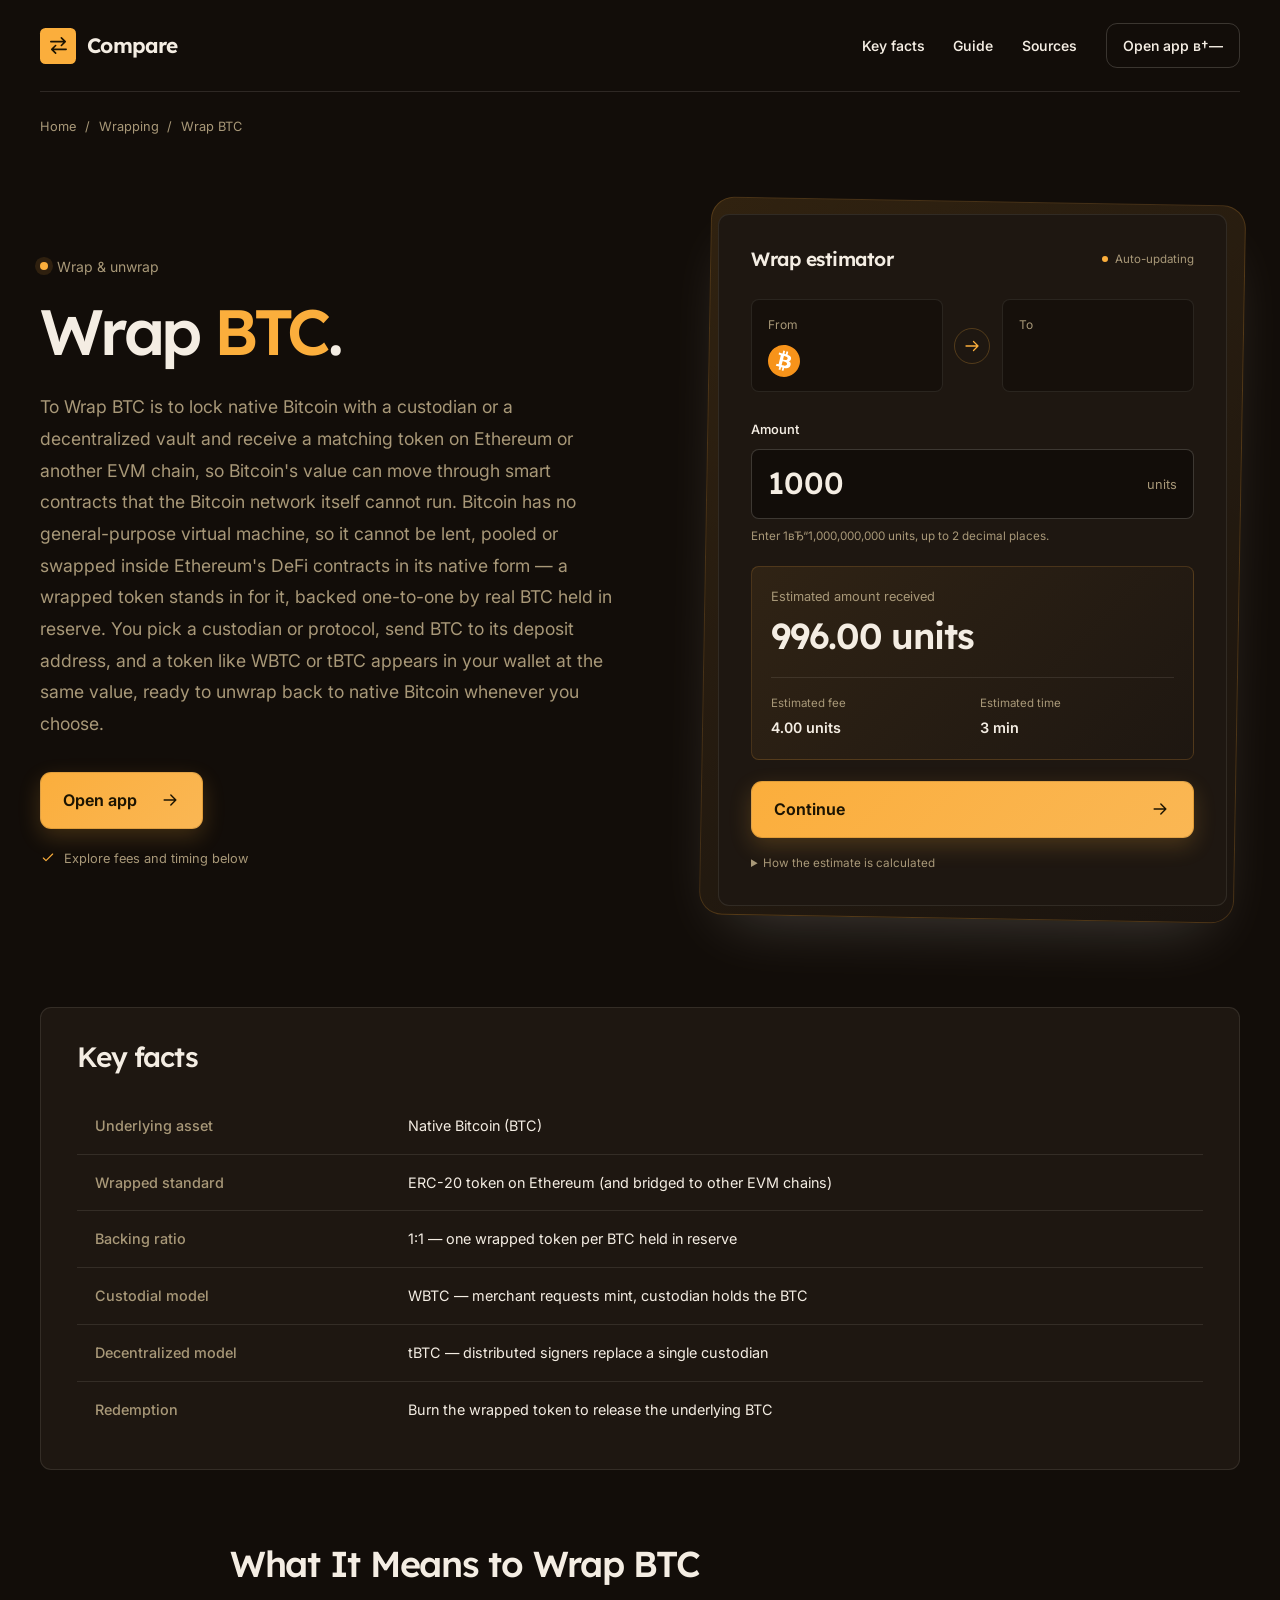
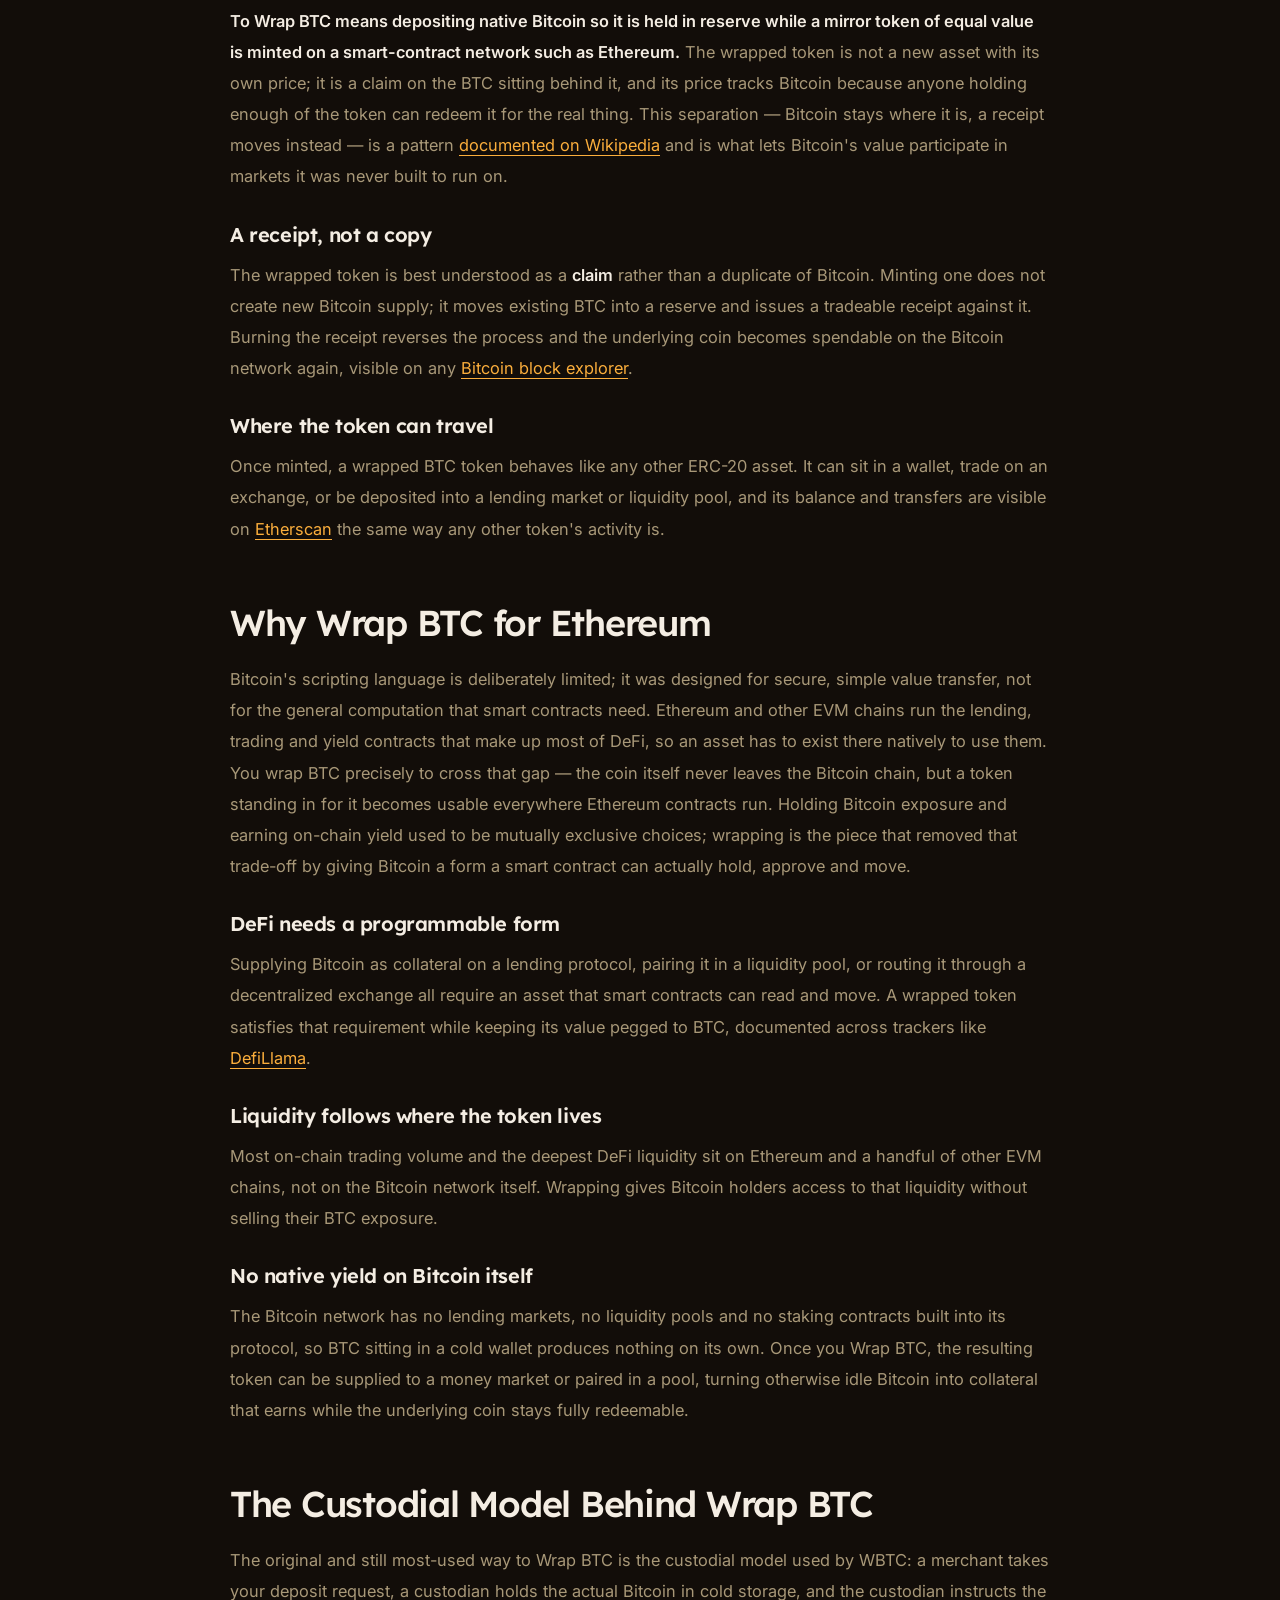
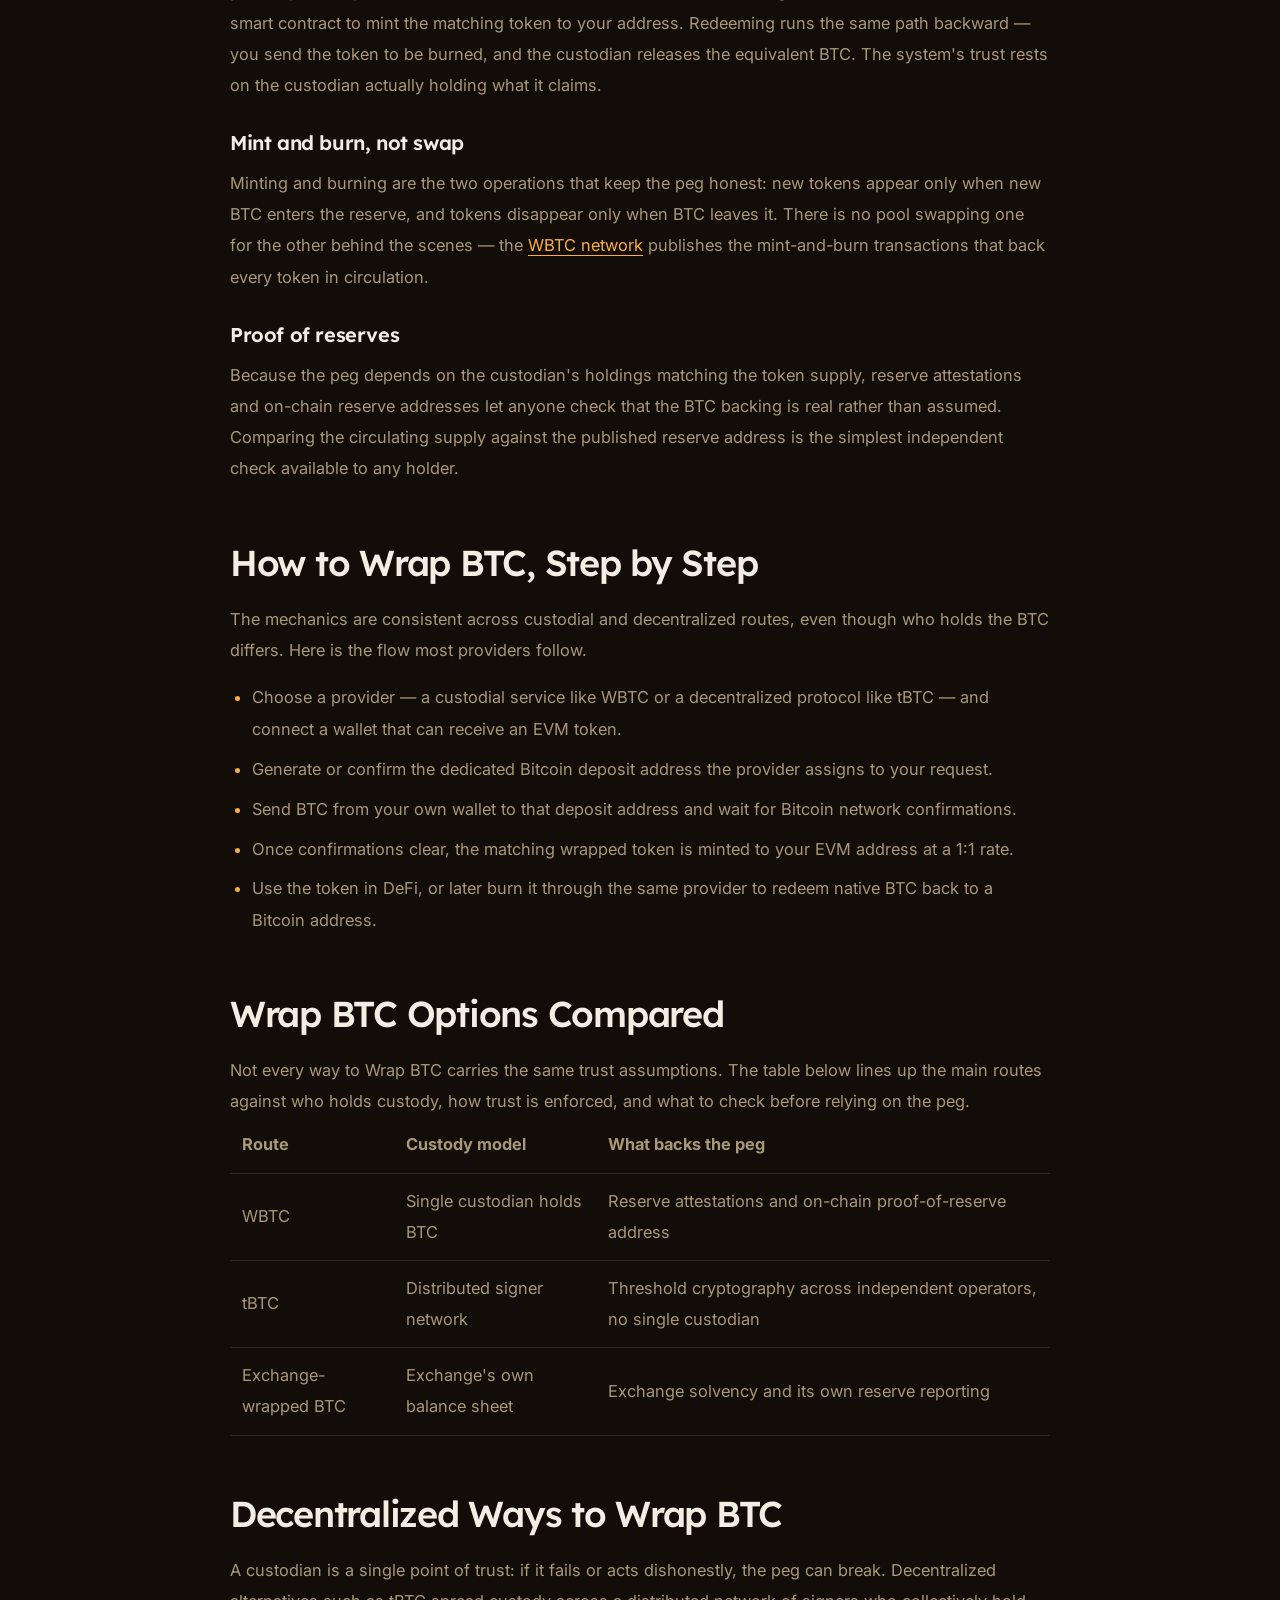
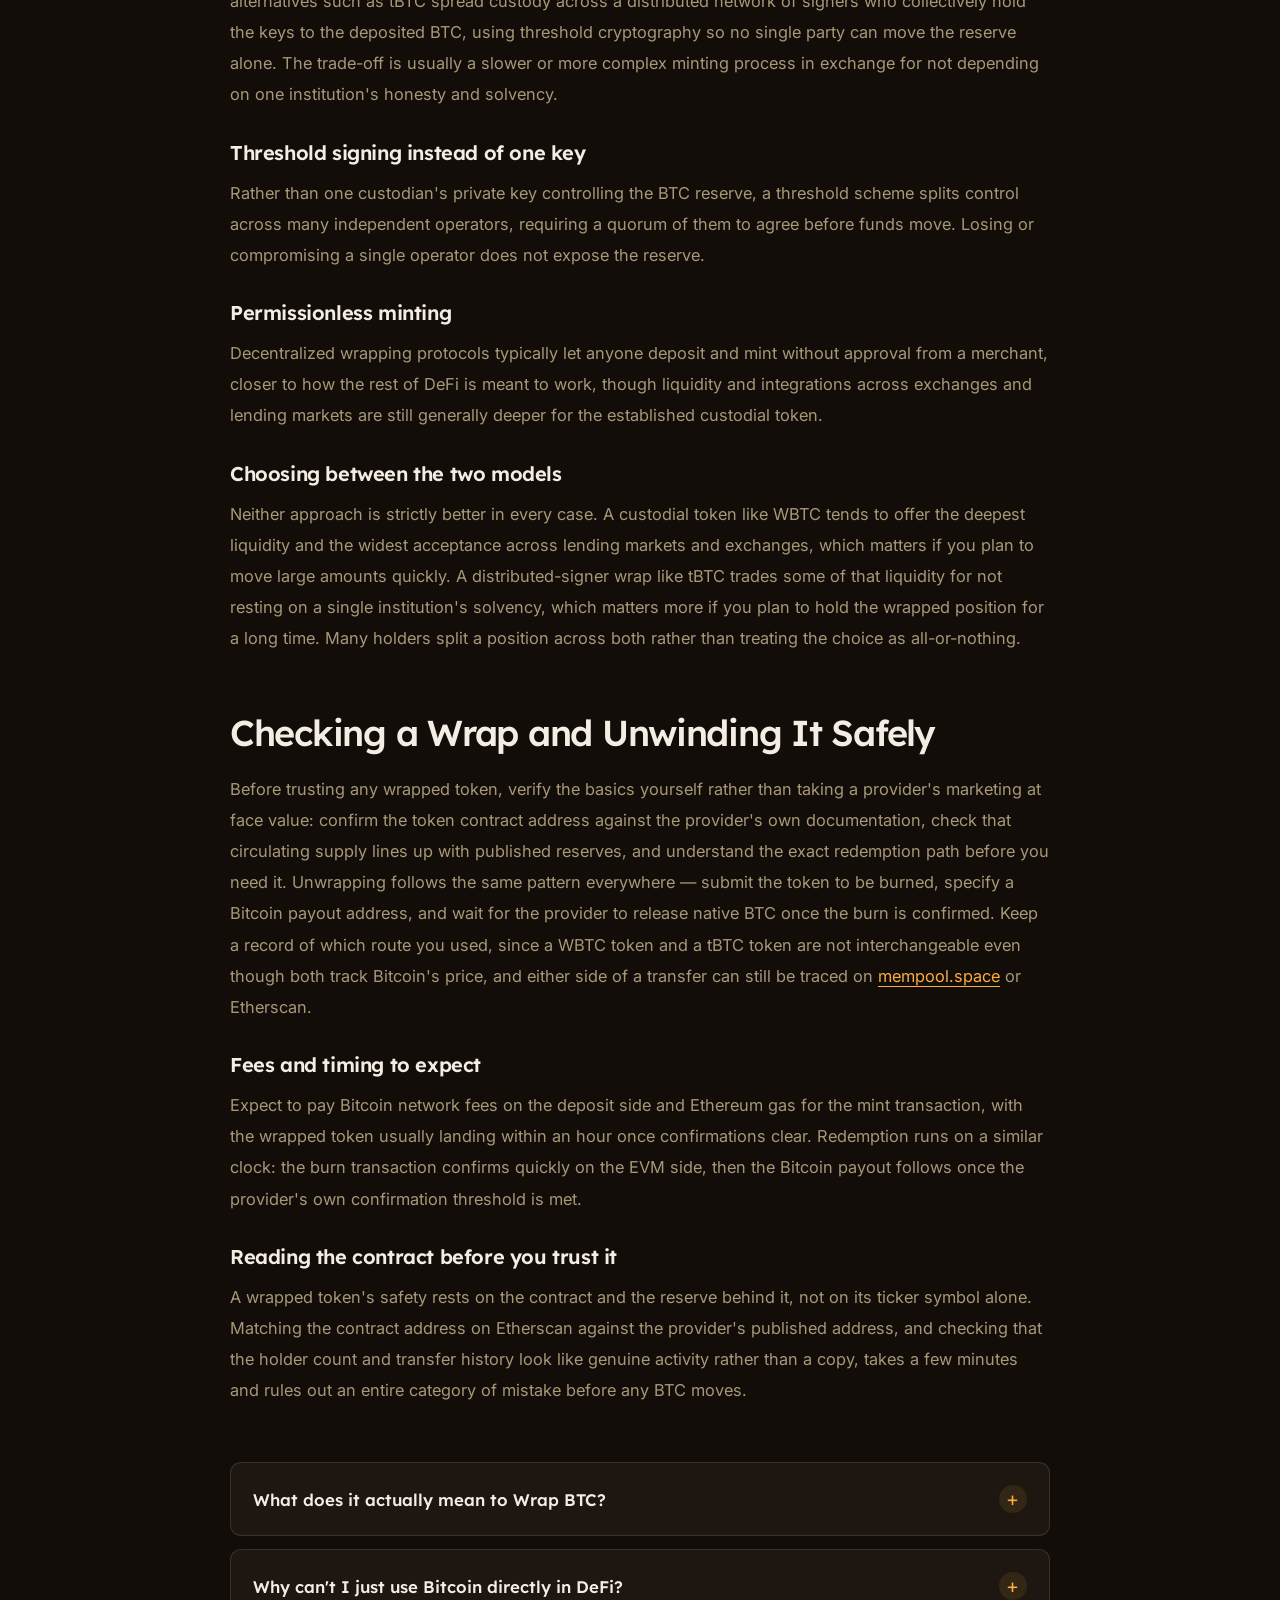
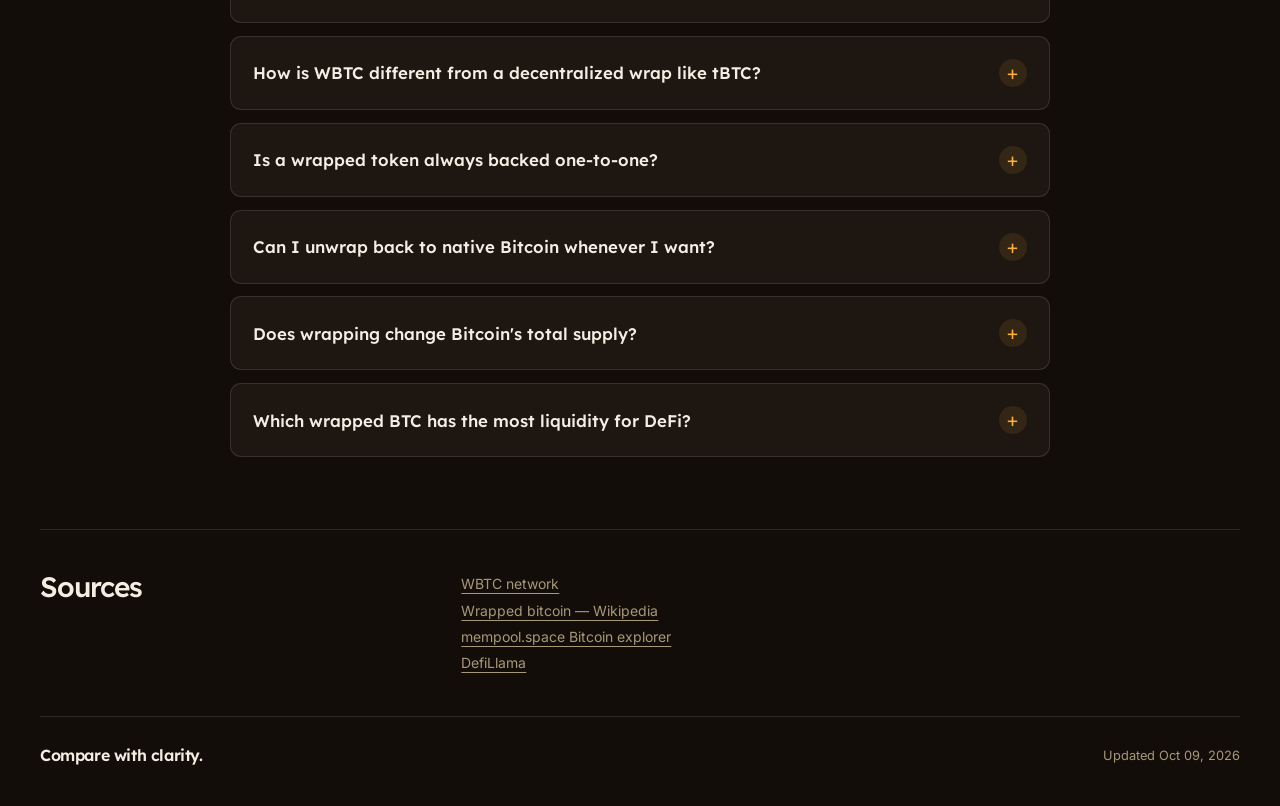
==== commit 180a511f: "Wrap redesign: compare layout, rich content, inline sources" ====
--- a/index.html
+++ b/index.html
@@ -1,673 +1,241 @@
-<!DOCTYPE html>
-
+﻿<!doctype html>
 <html lang="en">
 <head>
-<meta charset="utf-8"/>
-<meta content="width=device-width, initial-scale=1" name="viewport"/>
-<title>Wrap BTC — Dashboard</title>
-<meta content="Wrap BTC explained as an entity: how wrapped Bitcoin tracks BTC 1:1, how to acquire or redeem it, DEX swap costs, network contracts, custody and verification checks." name="description"/>
-<meta content="index,follow,max-snippet:-1,max-image-preview:large,max-video-preview:-1" name="robots"/>
-<meta content="#f5f6f8" name="theme-color"/>
-<link href="https://wrap-btc.github.io/" rel="canonical"/>
-<link href="favicon.png" rel="icon" type="image/png"/>
-<link href="favicon.png" rel="apple-touch-icon"/>
-<link href="manifest.webmanifest" rel="manifest"/>
-<link href="og-cover.png" rel="image_src"/>
-<link crossorigin="" href="https://api.coingecko.com" rel="preconnect"/>
+<meta charset="utf-8">
+<meta name="viewport" content="width=device-width, initial-scale=1">
+<title>Wrap BTC — Turn Bitcoin into an Ethereum-Usable Token</title>
+<meta name="description" content="Wrap BTC to move Bitcoin's value onto Ethereum and other EVM chains as a 1:1-backed token. See how the custodial WBTC model and decentralized alternatives like tBTC mint, redeem and prove their reserves.">
+<link rel="canonical" href="https://wrap-btc.github.io/">
+<meta property="og:type" content="website">
+<meta property="og:title" content="Wrap BTC">
+<meta property="og:url" content="https://wrap-btc.github.io/">
+<meta property="og:image" content="https://wrap-btc.github.io/og.png">
+<meta name="twitter:card" content="summary_large_image">
+<meta name="twitter:title" content="Wrap BTC">
+<link rel="preconnect" href="https://fonts.googleapis.com"><link rel="preconnect" href="https://fonts.gstatic.com" crossorigin><link rel="stylesheet" href="https://fonts.googleapis.com/css2?family=Inter:wght@400;500;600;700&family=Lexend:wght@500;600;700&display=swap">
+<script type="application/ld+json">{"@context": "https://schema.org", "@graph": [{"@type": "WebSite", "@id": "https://wrap-btc.github.io/#website", "url": "https://wrap-btc.github.io/", "name": "Wrap BTC — Turn Bitcoin into an Ethereum-Usable Token"}, {"@type": "WebPage", "@id": "https://wrap-btc.github.io/#webpage", "url": "https://wrap-btc.github.io/", "name": "Wrap BTC — Turn Bitcoin into an Ethereum-Usable Token", "isPartOf": {"@id": "https://wrap-btc.github.io/#website"}, "description": "Wrap BTC to move Bitcoin's value onto Ethereum and other EVM chains as a 1:1-backed token. See how the custodial WBTC model and decentralized alternatives like tBTC mint, redeem and prove their reserves.", "datePublished": "2026-10-09", "dateModified": "2026-10-09"}, {"@type": "SoftwareApplication", "name": "Wrap BTC", "applicationCategory": "FinanceApplication", "operatingSystem": "Web", "offers": {"@type": "Offer", "price": "0", "priceCurrency": "USD"}}, {"@type": "BreadcrumbList", "itemListElement": [{"@type": "ListItem", "position": 1, "name": "Home", "item": "https://wrap-btc.github.io/"}, {"@type": "ListItem", "position": 2, "name": "Wrapping"}, {"@type": "ListItem", "position": 3, "name": "Wrap BTC"}]}, {"@type": "FAQPage", "mainEntity": [{"@type": "Question", "name": "What does it actually mean to Wrap BTC?", "acceptedAnswer": {"@type": "Answer", "text": "It means depositing native Bitcoin so it is held in reserve while a matching token is minted on Ethereum or another EVM chain. The token is a claim on that BTC, not a separate asset, and burning it releases the original coin."}}, {"@type": "Question", "name": "Why can't I just use Bitcoin directly in DeFi?", "acceptedAnswer": {"@type": "Answer", "text": "Bitcoin's scripting language does not support the general computation smart contracts need, so lending markets, liquidity pools and decentralized exchanges on Ethereum cannot read or move native BTC. A wrapped token gives Bitcoin a form those contracts can interact with."}}, {"@type": "Question", "name": "How is WBTC different from a decentralized wrap like tBTC?", "acceptedAnswer": {"@type": "Answer", "text": "WBTC uses a single custodian that holds the BTC reserve and publishes attestations proving it. tBTC spreads custody across a distributed network of signers using threshold cryptography, so no single party controls the deposited Bitcoin."}}, {"@type": "Question", "name": "Is a wrapped token always backed one-to-one?", "acceptedAnswer": {"@type": "Answer", "text": "That is the design goal of every major wrap, and it is what keeps the token's price tracking Bitcoin's. You can check the backing yourself by comparing circulating token supply against the provider's published reserve address."}}, {"@type": "Question", "name": "Can I unwrap back to native Bitcoin whenever I want?", "acceptedAnswer": {"@type": "Answer", "text": "Yes, that is the point of the mint-and-burn design. You submit the wrapped token to be burned, provide a Bitcoin payout address, and the provider releases the equivalent BTC once the burn is confirmed."}}, {"@type": "Question", "name": "Does wrapping change Bitcoin's total supply?", "acceptedAnswer": {"@type": "Answer", "text": "No. Wrapping moves existing BTC into a reserve and issues a receipt against it; it does not create new Bitcoin. Unwrapping simply returns that same BTC to circulation on its own network."}}, {"@type": "Question", "name": "Which wrapped BTC has the most liquidity for DeFi?", "acceptedAnswer": {"@type": "Answer", "text": "WBTC remains the most widely integrated across lending markets, exchanges and liquidity pools, which is visible in trackers like DefiLlama, though decentralized alternatives are growing as more protocols add support for them."}}]}]}</script>
 <style>
-/* Wrap BTC — independent single-page hub. */
-:root {
-  color-scheme: light;
-  --bg: #f5f6f8; --surface: #ffffff; --panel: #ffffff; --raised: #f1f3f6;
-  --line: rgba(17, 24, 39, 0.10); --line-2: rgba(17, 24, 39, 0.16);
-  --ink: #0e1016; --text: #464d59; --muted: #6a7280; --faint: #98a0ad;
-  --accent: #3d5de6; --accent-2: #2c45c8; --accent-soft: rgba(61, 93, 230, 0.10); --accent-glow: rgba(61, 93, 230, 0.22);
-  --cyan: #0e93a8; --cta: #3d5de6; --cta-ink: #ffffff;
-  --r-sm: 8px; --r-md: 12px; --r-lg: 16px; --r-xl: 20px;
-  --mono: ui-monospace, "SF Mono", SFMono-Regular, "Roboto Mono", Menlo, Consolas, monospace;
-  --font: Inter, ui-sans-serif, system-ui, -apple-system, "Segoe UI", Roboto, sans-serif;
-  --ease: cubic-bezier(0.22, 0.7, 0.24, 1);
-}
-* { box-sizing: border-box; }
-html { scroll-behavior: smooth; }
-@media (prefers-reduced-motion: reduce) { html { scroll-behavior: auto; } }
-body {
-  margin: 0; min-width: 320px;
-  color: var(--text); background: var(--bg);
-  font-family: var(--font); font-size: 15px; line-height: 1.55;
-  -webkit-font-smoothing: antialiased; text-rendering: optimizeLegibility;
-}
-a { color: inherit; text-decoration: none; }
-a:focus-visible, button:focus-visible, summary:focus-visible { outline: 2px solid var(--accent-2); outline-offset: 3px; border-radius: 8px; }
-img { display: block; max-width: 100%; }
-.skip { position: absolute; left: -999px; }
-.skip:focus { left: 12px; top: 12px; z-index: 99; padding: 8px 14px; border-radius: 10px; background: var(--accent); color: #fff; font-weight: 750; }
-
-.shell { display: flex; min-height: 100dvh; }
-
-/* ───────── sidebar (off-canvas drawer) ───────── */
-.sidebar {
-  position: fixed; top: 0; left: 0; z-index: 70;
-  width: min(288px, 86vw); height: 100vh; height: 100dvh; overflow-y: auto;
-  display: flex; flex-direction: column; padding: 16px 12px 14px;
-  background: var(--surface); border-right: 1px solid var(--line);
-  transform: translateX(-100%); transition: transform 0.24s var(--ease);
-  box-shadow: 24px 0 70px rgba(17, 24, 39, 0.15);
-}
-.sidebar.is-open { transform: none; }
-.scrim { position: fixed; inset: 0; z-index: 65; background: rgba(17, 24, 39, 0.30); opacity: 0; pointer-events: none; transition: opacity 0.24s var(--ease); }
-.scrim.is-open { opacity: 1; pointer-events: auto; }
-html:not(.js) .sidebar { position: static; transform: none; width: 262px; height: auto; box-shadow: none; }
-html:not(.js) .scrim, html:not(.js) .nav-toggle { display: none; }
-.side-top { display: flex; align-items: center; justify-content: space-between; gap: 12px; padding: 2px 8px 6px; }
-.brand { display: flex; align-items: center; gap: 11px; min-width: 0; }
-.brand-logo { width: 32px; height: 32px; flex: 0 0 auto; display: grid; place-items: center; border-radius: 9px; background: var(--raised); box-shadow: inset 0 0 0 1px var(--line-2); }
-.brand-logo img { width: 20px; height: 20px; border-radius: 6px; }
-.brand-name { margin: 0; font-size: 17px; font-weight: 800; letter-spacing: -0.03em; color: var(--ink); line-height: 1; }
-.nav-label { margin: 14px 12px 6px; font-size: 10px; font-weight: 700; letter-spacing: 0.15em; text-transform: uppercase; color: var(--faint); }
-.nav-item { display: flex; align-items: center; gap: 12px; padding: 9px 12px; border-radius: 9px; color: var(--text); font-size: 14px; font-weight: 600; transition: color 150ms var(--ease), background-color 150ms var(--ease); }
-.ni-ico { width: 18px; height: 18px; flex: 0 0 auto; color: var(--muted); }
-.ni-ext { margin-left: auto; color: var(--faint); font-size: 12px; }
-.nav-item:hover { color: var(--ink); background: rgba(17, 24, 39, 0.04); }
-.nav-item:hover .ni-ico { color: var(--text); }
-.nav-item.is-active { color: var(--accent-2); background: transparent; }
-.nav-item.is-active .ni-ico { color: var(--accent-2); }
-.nav-group { border-radius: 9px; }
-.nav-group summary { display: flex; align-items: center; gap: 12px; padding: 9px 12px; border-radius: 9px; color: var(--text); font-size: 14px; font-weight: 600; cursor: pointer; list-style: none; transition: color 150ms var(--ease), background-color 150ms var(--ease); }
-.nav-group summary::-webkit-details-marker { display: none; }
-.nav-group summary .ni-ico { color: var(--muted); }
-.nav-group summary .chev { width: 15px; height: 15px; margin-left: auto; color: var(--faint); transition: transform 200ms var(--ease); }
-.nav-group summary:hover { color: var(--ink); background: rgba(17, 24, 39, 0.04); }
-.nav-group[open] summary { color: var(--ink); }
-.nav-group[open] summary .ni-ico { color: var(--text); }
-.nav-group[open] summary .chev { transform: rotate(180deg); }
-@media (prefers-reduced-motion: reduce) { .nav-group summary .chev { transition: none; } }
-.nav-sub { display: flex; flex-direction: column; gap: 1px; padding: 2px 0 8px 42px; }
-.nav-sub a { display: flex; align-items: baseline; gap: 7px; padding: 6px 10px; border-radius: 8px; color: var(--muted); font-size: 12.5px; font-weight: 550; transition: color 150ms var(--ease), background-color 150ms var(--ease); }
-.nav-sub a small { color: var(--faint); font-size: 10.5px; font-weight: 500; }
-.nav-sub a:hover { color: var(--accent-2); background: rgba(17, 24, 39, 0.04); }
-.nav-sub a:hover small { color: var(--muted); }
-.sidebar-foot { margin-top: auto; padding-top: 13px; border-top: 1px solid var(--line); }
-.disclose { margin: 8px 10px 0; font-size: 11px; line-height: 1.5; color: var(--muted); }
-.disclose strong { color: var(--text); font-weight: 700; }
-.fine { margin: 6px 10px 0; font-size: 10.5px; line-height: 1.45; color: var(--faint); }
-.nav-toggle { display: inline-flex; width: 38px; height: 38px; flex: 0 0 auto; position: relative; padding: 0; border: 1px solid var(--line-2); border-radius: 10px; background: var(--raised); color: var(--ink); cursor: pointer; }
-.nav-toggle .bar { position: absolute; left: 10px; right: 10px; height: 2px; border-radius: 2px; background: currentColor; transition: transform 0.22s var(--ease), opacity 0.18s var(--ease); }
-.nav-toggle .bar:nth-child(1) { top: 13px; } .nav-toggle .bar:nth-child(2) { top: 18px; } .nav-toggle .bar:nth-child(3) { top: 23px; }
-.sidebar.is-open .nav-toggle .bar:nth-child(1) { transform: translateY(5px) rotate(45deg); }
-.sidebar.is-open .nav-toggle .bar:nth-child(2) { opacity: 0; }
-.sidebar.is-open .nav-toggle .bar:nth-child(3) { transform: translateY(-5px) rotate(-45deg); }
-
-/* persistent header: hamburger + logo + H1 */
-.topbar-left { display: flex; align-items: center; gap: 12px 14px; min-width: 0; flex-wrap: wrap; }
-.menu-btn { display: inline-flex; flex-direction: column; justify-content: center; gap: 4px; width: 40px; height: 38px; flex: 0 0 auto; padding: 0 9px; border: 1px solid var(--line-2); border-radius: 10px; background: var(--raised); color: var(--ink); cursor: pointer; }
-.menu-btn .bar { display: block; height: 2px; width: 100%; border-radius: 2px; background: currentColor; transition: transform 0.22s var(--ease), opacity 0.18s var(--ease); }
-.menu-btn:hover { border-color: var(--accent); color: var(--accent-2); }
-.shell.nav-open .menu-btn .bar:nth-child(1) { transform: translateY(6px) rotate(45deg); }
-.shell.nav-open .menu-btn .bar:nth-child(2) { opacity: 0; }
-.shell.nav-open .menu-btn .bar:nth-child(3) { transform: translateY(-6px) rotate(-45deg); }
-.topbar-logo { width: 32px; height: 32px; flex: 0 0 auto; display: grid; place-items: center; border-radius: 9px; background: var(--raised); box-shadow: inset 0 0 0 1px var(--line-2); }
-.topbar-logo img { width: 20px; height: 20px; border-radius: 6px; }
-h1.wordmark { margin: 0; font-size: 17px; font-weight: 800; letter-spacing: -0.03em; color: var(--ink); line-height: 1; white-space: nowrap; }
-html:not(.js) .menu-btn { display: none; }
-
-/* ───────── main / topbar ───────── */
-.main { flex: 1; min-width: 0; display: flex; flex-direction: column; }
-.topbar { position: relative; z-index: 40; flex: 0 0 auto; display: flex; align-items: center; justify-content: space-between; gap: 12px 20px; flex-wrap: wrap; padding: 21px 26px; border-bottom: 0; background: transparent; }
-.topbar-right { display: flex; align-items: center; gap: 10px 18px; flex-wrap: wrap; }
-.mode-switch { display: inline-flex; align-items: center; gap: 10px; }
-.ms-label { font-size: 13.5px; font-weight: 700; color: var(--muted); transition: color 150ms var(--ease); }
-.ms-label.is-on { color: var(--ink); }
-.ms-track { position: relative; width: 42px; height: 24px; flex: 0 0 auto; padding: 0; border: 1px solid var(--line-2); border-radius: 999px; background: var(--raised); cursor: pointer; transition: background-color 180ms var(--ease); }
-.ms-knob { position: absolute; top: 50%; left: 3px; width: 16px; height: 16px; border-radius: 50%; background: var(--ink); transform: translateY(-50%); transition: left 200ms var(--ease); }
-.ms-track[aria-checked="true"] { background: var(--accent-soft); border-color: rgba(61, 93, 230, 0.4); }
-.ms-track[aria-checked="true"] .ms-knob { left: 23px; background: var(--accent-2); }
-.ticker { display: flex; align-items: center; flex-wrap: wrap; gap: 3px 16px; min-width: 0; }
-.tick { display: inline-flex; align-items: baseline; gap: 6px; color: var(--faint); font-size: 11px; font-weight: 550; letter-spacing: 0.01em; transition: color 150ms var(--ease); }
-.tick b { color: var(--muted); font-family: var(--mono); font-size: 11.5px; font-weight: 600; font-variant-numeric: tabular-nums; }
-.tick .ext { color: var(--faint); font-size: 9.5px; transition: color 150ms var(--ease); }
-.tick:hover { color: var(--muted); } .tick:hover b, .tick:hover .ext { color: var(--accent-2); }
-.btn-open { display: inline-flex; align-items: center; gap: 7px; padding: 8px 14px; border: 1px solid var(--line-2); border-radius: 10px; color: var(--ink); background: rgba(17, 24, 39, 0.04); font-size: 12.5px; font-weight: 700; white-space: nowrap; transition: border-color 150ms var(--ease), background-color 150ms var(--ease); }
-.btn-open:hover { border-color: var(--accent); color: var(--accent-2); }
-
-/* ───────── first screen: hero + swap card ───────── */
-.stage { position: relative; min-height: calc(100dvh - 56px); width: min(560px, 100%); margin-inline: auto; padding: clamp(16px, 3vh, 40px) 24px clamp(52px, 9vh, 96px); display: flex; flex-direction: column; align-items: stretch; justify-content: center; gap: clamp(14px, 3vh, 26px); }
-.hero { text-align: center; margin: 0; }
-.hero-h2 { margin: 0; font-size: clamp(1.5rem, 3.6vw, 2.1rem); font-weight: 800; letter-spacing: -0.02em; line-height: 1.12; color: var(--ink); }
-@supports ((-webkit-background-clip: text) or (background-clip: text)) { .hero-h2 { background: linear-gradient(180deg, #0e1016, #3a4c85); -webkit-background-clip: text; background-clip: text; -webkit-text-fill-color: transparent; color: transparent; } }
-.hero-sub { margin: 10px auto 0; max-width: 48ch; font-size: 13.5px; line-height: 1.55; color: var(--text); }
-.hero-sub strong { color: var(--ink); font-weight: 700; }
-.swap-card { border: 1px solid var(--line-2); border-radius: var(--r-xl); background: var(--panel); padding: 16px; }
-.card-head { display: flex; align-items: center; justify-content: space-between; margin-bottom: 12px; padding: 0 2px; }
-.card-title { margin: 0; font-size: 11.5px; font-weight: 750; letter-spacing: 0.09em; text-transform: uppercase; color: var(--muted); }
-.preview-tag { display: inline-flex; align-items: center; gap: 6px; padding: 4px 10px; border: 1px solid var(--line-2); border-radius: 999px; color: var(--accent-2); font-size: 10px; font-weight: 700; letter-spacing: 0.08em; text-transform: uppercase; }
-.preview-tag > span { width: 6px; height: 6px; border-radius: 50%; background: var(--accent); box-shadow: 0 0 0 3px var(--accent-soft); }
-.leg { display: flex; align-items: center; justify-content: space-between; gap: 14px; padding: 15px 16px; border: 1px solid var(--line); border-radius: var(--r-lg); background: var(--raised); }
-.asset { display: inline-flex; align-items: center; gap: 8px; padding: 6px 10px 6px 6px; border: 1px solid var(--line-2); border-radius: 999px; background: rgba(17, 24, 39, 0.04); color: var(--ink); font-size: 14px; font-weight: 700; }
-.asset .tok { width: 26px; height: 26px; border-radius: 50%; overflow: hidden; display: grid; place-items: center; background: #fff; }
-.asset .tok img { width: 26px; height: 26px; }
-.asset .chev-sm { width: 15px; height: 15px; color: var(--muted); }
-.leg-amt { display: flex; flex-direction: column; align-items: flex-end; gap: 3px; min-width: 0; }
-.leg-amt .amount { font-family: var(--mono); font-size: 1.7rem; font-weight: 600; letter-spacing: -0.02em; color: var(--ink); font-variant-numeric: tabular-nums; line-height: 1; }
-.leg-amt .leg-sub { font-size: 10.5px; font-weight: 600; letter-spacing: 0.04em; text-transform: uppercase; color: var(--faint); }
-.swap-arrow { position: relative; z-index: 1; display: grid; place-items: center; width: 40px; height: 40px; margin: -12px auto; border: 3px solid var(--panel); border-radius: 12px; background: var(--raised); color: var(--accent-2); cursor: pointer; box-shadow: 0 0 0 1px var(--line-2); transition: transform 220ms var(--ease), color 150ms var(--ease); }
-.swap-arrow svg { width: 17px; height: 17px; }
-.swap-arrow:hover { color: #fff; transform: rotate(180deg); }
-.route-panel { display: flex; align-items: center; justify-content: space-between; gap: 12px; margin-top: 12px; padding: 13px 15px; border: 1px solid var(--line); border-radius: var(--r-md); background: var(--raised); }
-.route-info b { display: block; color: var(--ink); font-size: 13.5px; font-weight: 700; letter-spacing: 0.01em; }
-.route-info span { display: block; margin-top: 2px; color: var(--faint); font-size: 11.5px; }
-.route-tok { display: inline-flex; align-items: center; gap: 7px; color: var(--text); font-size: 13px; font-weight: 650; white-space: nowrap; }
-.route-tok .tok { width: 20px; height: 20px; border-radius: 50%; overflow: hidden; background: #fff; display: grid; place-items: center; }
-.route-tok .tok img { width: 20px; height: 20px; }
-.route-row { display: flex; align-items: center; justify-content: space-between; gap: 12px; padding: 11px 4px 2px; border-top: 1px solid var(--line); margin-top: 10px; }
-.route-row span { font-size: 10.5px; font-weight: 700; letter-spacing: 0.07em; text-transform: uppercase; color: var(--faint); }
-.route-row b { color: var(--text); font-size: 12.5px; font-weight: 650; font-variant-numeric: tabular-nums; }
-.swap-cta { display: flex; align-items: center; justify-content: center; gap: 8px; margin-top: 16px; padding: 15px; border-radius: var(--r-md); color: var(--cta-ink); background: var(--cta); font-size: 15px; font-weight: 750; letter-spacing: 0.01em; transition: filter 150ms var(--ease), transform 150ms var(--ease); }
-.swap-cta:hover { filter: brightness(1.04); transform: translateY(-1px); }
-/* scroll cue at the foot of the first screen */
-.scroll-cue { position: absolute; left: 0; right: 0; bottom: 10px; display: flex; justify-content: center; }
-.scroll-cue a { display: inline-flex; flex-direction: column; align-items: center; gap: 3px; color: var(--faint); font-size: 10px; letter-spacing: 0.1em; text-transform: uppercase; font-weight: 700; }
-.scroll-cue a:hover { color: var(--accent-2); }
-.scroll-cue svg { width: 16px; height: 16px; animation: cue 1.8s var(--ease) infinite; }
-@keyframes cue { 0%,100% { transform: translateY(0); } 50% { transform: translateY(4px); } }
-@media (prefers-reduced-motion: reduce) { .scroll-cue svg { animation: none; } }
-
-/* ───────── merged content (all in initial HTML; revealed on scroll) ───────── */
-.content { width: min(760px, 100%); margin: 0 auto; padding: clamp(56px, 12vh, 140px) 24px 88px; }
-.content .lead-in { padding: clamp(4px, 1vh, 12px) 0 clamp(10px, 2.5vh, 22px); }
-.content .lead-in > p { margin: 0 0 16px; font-size: 15px; line-height: 1.66; color: var(--text); }
-.content .lead-in > p strong { color: var(--ink); font-weight: 700; }
-/* premium feature card (modern-site feel) */
-.content .lead-in .feat{position:relative;width:min(1120px,calc(100vw - 44px));margin-left:50%;transform:translateX(-50%);display:grid;grid-template-columns:1.08fr .92fr;align-items:stretch;background:linear-gradient(165deg,#141824,#0b0e15);border:1px solid rgba(255,255,255,.09);border-radius:28px;overflow:hidden;box-shadow:0 52px 120px -55px rgba(0,0,0,.82)}
-.feat-l{padding:clamp(32px,4vw,64px);display:flex;flex-direction:column;justify-content:center}
-.feat-l h2{margin:0;font-size:clamp(2.2rem,4.6vw,3.2rem);line-height:1.03;font-weight:800;letter-spacing:-.03em;color:#fff}
-.feat-lead{margin:20px 0 0;font-size:17px;line-height:1.6;color:rgba(255,255,255,.9);max-width:48ch}
-.content .lead-in .feat-lead a{color:#fff;text-decoration:underline;text-decoration-color:rgba(255,255,255,.55);text-underline-offset:3px}
-.content .lead-in .feat-lead a:hover{text-decoration-color:#fff}
-.feat-cta{margin:32px 0 0}
-.content .lead-in .feat-btn{display:inline-flex;align-items:center;gap:10px;padding:17px 38px;border-radius:999px;background:linear-gradient(135deg,var(--accent),color-mix(in srgb,var(--accent) 50%,#7c4dff));color:#fff;font-weight:750;font-size:16.5px;text-decoration:none;box-shadow:0 20px 44px -12px var(--accent-glow);transition:transform .16s var(--ease),box-shadow .16s var(--ease)}
-.content .lead-in .feat-btn:hover{transform:translateY(-2px);box-shadow:0 26px 56px -14px var(--accent-glow)}
-.feat-btn .arr{transition:transform .18s var(--ease)}
-.content .lead-in .feat-btn:hover .arr{transform:translateX(3px)}
-.feat-more{margin:18px 0 0}
-.feat-readmore{list-style:none;cursor:pointer;display:inline-flex;align-items:center;gap:7px;font-size:13.5px;font-weight:700;color:rgba(255,255,255,.7);transition:color .15s var(--ease)}
-.feat-readmore::-webkit-details-marker{display:none}
-.feat-readmore:hover{color:#fff}
-.feat-readmore .chev{width:15px;height:15px;transition:transform .2s var(--ease)}
-.feat-more[open] .feat-readmore .chev{transform:rotate(180deg)}
-.feat-detail{margin:20px 0 0;font-size:14.5px;line-height:1.72;color:rgba(255,255,255,.82)}
-.content .lead-in .feat-detail a{color:#fff;text-decoration:underline;text-decoration-color:rgba(255,255,255,.55);text-underline-offset:3px}
-.feat-more:not([open]) .feat-detail{display:none}
-.content .lead-in .feat-lead{color:rgba(255,255,255,.9)}
-.content .lead-in .feat-detail,.content .lead-in .feat-detail p{color:rgba(255,255,255,.82)}
-.feat-facts{display:grid;grid-template-columns:1fr 1fr;gap:0 26px;margin:18px 0 2px}
-.feat-fact{padding:10px 0;border-top:1px solid rgba(255,255,255,.1)}
-.feat-fact .fl{display:block;font-size:10px;font-weight:700;letter-spacing:.09em;text-transform:uppercase;color:rgba(255,255,255,.5);margin:0 0 3px}
-.feat-fact .fv{display:block;font-size:12.5px;line-height:1.5;color:rgba(255,255,255,.88)}
-.feat-r{position:relative;overflow:hidden;min-height:clamp(300px,32vw,440px);background:radial-gradient(120% 105% at 70% 22%,color-mix(in srgb,var(--accent) 52%,#1a1030),#0a0d14 70%)}
-.feat-r::before{content:"";position:absolute;inset:0;background-image:linear-gradient(rgba(255,255,255,.05) 1px,transparent 1px),linear-gradient(90deg,rgba(255,255,255,.05) 1px,transparent 1px);background-size:36px 36px;-webkit-mask:radial-gradient(70% 72% at 64% 36%,#000,transparent 76%);mask:radial-gradient(70% 72% at 64% 36%,#000,transparent 76%)}
-.feat-badge{position:absolute;top:50%;left:50%;transform:translate(-50%,-50%);z-index:2;width:clamp(122px,16vw,166px);height:clamp(122px,16vw,166px);border-radius:34px;display:grid;place-items:center;background:linear-gradient(160deg,rgba(255,255,255,.18),rgba(255,255,255,.02));box-shadow:0 38px 84px -22px var(--accent-glow),inset 0 0 0 1px rgba(255,255,255,.18)}
-.feat-badge img{width:52%;height:52%;object-fit:contain}
-@media (max-width:860px){
-  .content .lead-in .feat{width:calc(100vw - 28px);grid-template-columns:1fr}
-  .feat-l{padding:30px 22px 32px}
-  .feat-r{min-height:200px}
-  .feat-facts{grid-template-columns:1fr}
-}
-
-.tbl.spec table { min-width: 0; }
-.tbl.spec td:first-child { color: var(--muted); font-weight: 600; white-space: nowrap; width: 1%; }
-.content .sec { border-top: 1px solid var(--line); scroll-margin-top: 66px; }
-.content .sec:first-child { border-top: 0; }
-.content .sec > summary { list-style: none; cursor: pointer; display: flex; align-items: center; justify-content: space-between; gap: 16px; padding: clamp(20px, 4vh, 32px) 0; }
-.content .sec > summary::-webkit-details-marker { display: none; }
-.content .sec > summary h2 { margin: 0; font-size: clamp(1.25rem, 2.8vw, 1.6rem); font-weight: 800; letter-spacing: -0.02em; color: var(--ink); transition: color 150ms var(--ease); }
-.content .sec > summary::after { content: "+"; flex: 0 0 auto; color: var(--accent); font-weight: 700; font-size: 1.5rem; line-height: 1; }
-.content .sec[open] > summary::after { content: "\2212"; }
-.content .sec > summary:hover h2 { color: var(--accent-2); }
-.content .sec-body { padding: 0 0 clamp(22px, 4vh, 34px); }
-.content .sec[open] .sec-body { animation: secdrop 0.22s var(--ease); }
-@keyframes secdrop { from { opacity: 0; transform: translateY(-4px); } to { opacity: 1; transform: none; } }
-@media (prefers-reduced-motion: reduce) { .content .sec[open] .sec-body { animation: none; } }
-.content p { margin: 0 0 13px; color: var(--text); }
-.content p strong, .content li strong { color: var(--ink); font-weight: 700; }
-.content ul, .content ol { margin: 0 0 14px; padding-left: 20px; }
-.content li { margin-bottom: 8px; color: var(--text); }
-.content li::marker { color: var(--accent); }
-/* inline source links — blend with the copy, brighten only on hover */
-.content .sec-body a, .content .qa .a a, .content .lead-in a { color: inherit; text-decoration: underline; text-decoration-thickness: 1px; text-underline-offset: 3px; text-decoration-color: rgba(17, 24, 39, 0.26); transition: color 150ms var(--ease), text-decoration-color 150ms var(--ease); }
-.content .sec-body a:hover, .content .qa .a a:hover, .content .lead-in a:hover { color: var(--accent-2); text-decoration-color: var(--accent-2); }
-.content .sec-body a.addr { text-decoration-color: rgba(134, 160, 255, 0.32); }
-.cite { margin: 4px 0 0; font-size: 12px; color: var(--faint); }
-.cite a { color: var(--muted); text-decoration: underline; text-underline-offset: 2px; }
-.cite a:hover { color: var(--accent-2); }
-.tbl { width: 100%; overflow-x: auto; border: 1px solid var(--line); border-radius: var(--r-md); margin: 4px 0 14px; background: var(--panel); }
-.tbl table { border-collapse: collapse; width: 100%; font-size: 13px; min-width: 460px; }
-.tbl th { text-align: left; font-weight: 700; color: var(--accent-2); background: rgba(17, 24, 39, 0.04); padding: 10px 13px; border-bottom: 1px solid var(--line-2); font-size: 11.5px; letter-spacing: 0.02em; }
-.tbl td { padding: 10px 13px; border-bottom: 1px solid var(--line); color: var(--text); vertical-align: top; }
-.tbl tr:last-child td { border-bottom: 0; }
-.tbl td:first-child { color: var(--ink); font-weight: 600; }
-.qa { border: 1px solid var(--line); border-radius: var(--r-md); background: var(--panel); margin: 0 0 10px; overflow: hidden; }
-.qa summary { padding: 15px 18px; color: var(--ink); font-weight: 650; cursor: pointer; list-style: none; display: flex; justify-content: space-between; gap: 12px; font-size: 14.5px; }
-.qa summary::-webkit-details-marker { display: none; }
-.qa summary::after { content: "+"; color: var(--accent); font-weight: 700; font-size: 1.15rem; line-height: 1; }
-.qa[open] summary::after { content: "−"; }
-.qa[open] { border-color: var(--line-2); }
-.qa .a { padding: 0 18px 15px; color: var(--text); font-size: 13.5px; }
-.qa .a p { margin: 0 0 8px; }
-.addr { font-family: var(--mono); font-size: 12px; color: var(--accent-2); word-break: break-all; }
-.disclosure-box { margin: 24px 0 0; padding: 16px 18px; border: 1px solid var(--line); border-radius: var(--r-md); background: var(--surface); font-size: 12.5px; line-height: 1.6; color: var(--muted); }
-.disclosure-box strong { color: var(--text); }
-/* scroll-reveal — content is always present; JS only animates it in */
-html.js .reveal { opacity: 0; transform: translateY(18px); transition: opacity 0.6s var(--ease), transform 0.6s var(--ease); }
-html.js .reveal.in { opacity: 1; transform: none; }
-@media (prefers-reduced-motion: reduce) { html.js .reveal { opacity: 1; transform: none; transition: none; } }
-
-/* ───────── responsive ───────── */
-@media (max-width: 560px) {
-  .topbar { padding: 10px 16px; }
-  .stage { padding: 16px 16px 40px; }
-  .content { padding: clamp(40px, 9vh, 90px) 16px 72px; }
-  .ticker { display: none; }
-  .leg-amt .amount { font-size: 1.5rem; }
-}
-@media (max-height: 720px) and (min-width: 561px) {
-  .hero-h2 { font-size: clamp(1.35rem, 3.2vw, 1.9rem); }
-  .hero-sub { font-size: 13px; margin-top: 8px; }
-  .swap-card { padding: 13px; }
-  .leg { padding: 12px 14px; }
-  .leg-amt .amount { font-size: 1.45rem; }
-  .route-panel { margin-top: 9px; padding: 11px 14px; }
-  .swap-cta { margin-top: 12px; padding: 13px; }
-}
-.swap-cta { font-size: 16px; box-shadow: 0 10px 24px rgba(61, 93, 230, 0.30); }
-.swap-cta .cta-ico { width: 17px; height: 17px; flex: 0 0 auto; }
-.swap-cta .cta-go { transition: transform 0.18s var(--ease); }
-.swap-cta:hover .cta-go { transform: translateX(3px); }
-.cta-note { margin: 9px 0 0; text-align: center; font-size: 11.5px; color: var(--faint); letter-spacing: 0.02em; }
-.field-notes { margin: clamp(28px,5vh,52px) 0 0; padding: 20px 22px; border: 1px solid var(--line-2); border-left: 3px solid var(--accent); border-radius: var(--r-md); background: var(--panel); }
-.field-notes h2 { margin: 0 0 12px; font-size: clamp(1.15rem,2.6vw,1.4rem); font-weight: 800; letter-spacing: -0.02em; color: var(--ink); }
-.field-notes .fn-body { color: var(--text); font-size: 14px; line-height: 1.66; }
-.field-notes .fn-body strong { color: var(--ink); font-weight: 700; }
-.field-notes .fn-body ul { margin: 8px 0 0; padding-left: 20px; }
-.field-notes .fn-body li { margin-bottom: 6px; }
-.content .sec { border: 1px solid var(--line); border-radius: 16px; background: var(--panel); margin: 0 0 14px; scroll-margin-top: 80px; box-shadow: 0 1px 3px rgba(17,24,39,0.05); transition: box-shadow .24s var(--ease), border-color .24s var(--ease), transform .24s var(--ease); }
-.content .sec:hover { border-color: var(--line-2); box-shadow: 0 14px 34px -16px rgba(17,24,39,0.18); }
-.content .sec[open] { border-color: rgba(61,93,230,0.30); box-shadow: 0 18px 46px -18px rgba(61,93,230,0.24); }
-.content .sec > summary { padding: clamp(17px,2.6vh,24px) clamp(18px,3vw,26px); gap: 18px; border-radius: 16px; }
-.content .sec > summary h2 { font-size: clamp(1.12rem,2.5vw,1.4rem); }
-.content .sec > summary::after { content: ""; width: 36px; height: 36px; border-radius: 50%; border: 1px solid var(--line-2); background: var(--raised) no-repeat center; background-image: url('data:image/svg+xml;utf8,<svg xmlns="http://www.w3.org/2000/svg" width="18" height="18" viewBox="0 0 24 24" fill="none" stroke="%233d5de6" stroke-width="2.2" stroke-linecap="round" stroke-linejoin="round"><path d="M6 9l6 6 6-6"/></svg>'); transition: transform .28s var(--ease), background-color .2s var(--ease), border-color .2s var(--ease); }
-.content .sec:hover > summary::after { border-color: var(--accent); }
-.content .sec[open] > summary::after { transform: rotate(180deg); background-color: var(--accent-soft); border-color: rgba(61,93,230,0.42); }
-.content .sec-body { padding: 0 clamp(18px,3vw,26px) clamp(20px,3vh,28px); }
-.content .sec-body > p:first-child, .content .sec-body > ul:first-child, .content .sec-body > ol:first-child { margin-top: 0; }
-.content #faq .qa { border-radius: 12px; margin: 0 0 10px; transition: border-color .2s var(--ease), box-shadow .2s var(--ease); }
-.content #faq .qa:hover { box-shadow: 0 8px 22px -12px rgba(17,24,39,0.14); }
-.content #faq .qa[open] { border-color: rgba(61,93,230,0.28); }
-/* ── hybrid: mantle-style 2-col hero ── */
-.hero2 { display: grid; grid-template-columns: 1.05fr 0.95fr; align-items: stretch; min-height: calc(100dvh - 62px); position: relative; border-bottom: 1px solid var(--line); }
-.hero2-l { display: flex; flex-direction: column; justify-content: center; padding: clamp(40px,7vh,86px) clamp(24px,4vw,60px); }
-.hero2-h { margin: 0; font-size: clamp(2.3rem,5.2vw,3.9rem); line-height: 1.03; font-weight: 800; letter-spacing: -0.03em; color: var(--ink); }
-.hero2-lead { margin: 20px 0 0; max-width: 46ch; font-size: 16px; line-height: 1.55; color: var(--text); }
-.hero2-lead strong { color: var(--ink); font-weight: 700; }
-.hero2-cta { display: flex; flex-wrap: wrap; gap: 12px; margin: 30px 0 0; }
-.btn2 { display: inline-flex; align-items: center; gap: 8px; border-radius: 12px; font-weight: 750; font-size: 15px; cursor: pointer; transition: transform .16s var(--ease), border-color .16s var(--ease), background-color .16s var(--ease); }
-.btn2-primary { padding: 15px 24px; background: var(--ink); color: #fff; border: 0; box-shadow: 0 14px 30px -12px rgba(17,24,39,.5); }
-.btn2-primary:hover { transform: translateY(-2px); }
-.btn2-primary .go { transition: transform .18s var(--ease); }
-.btn2-primary:hover .go { transform: translate(2px,-2px); }
-.btn2-ghost { padding: 15px 22px; background: transparent; color: var(--ink); border: 1px solid var(--line-2); }
-.btn2-ghost:hover { border-color: var(--ink); }
-.hero2-r { position: relative; display: flex; align-items: center; justify-content: center; padding: clamp(28px,5vh,56px) clamp(20px,3vw,48px); overflow: hidden; background: radial-gradient(120% 100% at 80% 8%, color-mix(in srgb, var(--accent-2) 58%, #05070d), #05070d 62%); }
-.hero2-r::before { content: ""; position: absolute; inset: 0; background-image: linear-gradient(rgba(255,255,255,.045) 1px, transparent 1px), linear-gradient(90deg, rgba(255,255,255,.045) 1px, transparent 1px); background-size: 26px 26px; -webkit-mask: radial-gradient(70% 70% at 70% 30%, #000, transparent); mask: radial-gradient(70% 70% at 70% 30%, #000, transparent); }
-.hero2-r .swap-card { position: relative; width: 100%; max-width: 392px; box-shadow: 0 40px 90px -30px rgba(0,0,0,.6); }
-.scrollcue2 { position: absolute; left: 50%; bottom: 18px; transform: translateX(-50%); display: inline-flex; flex-direction: column; align-items: center; gap: 6px; font-size: 10px; font-weight: 800; letter-spacing: .16em; text-transform: uppercase; color: var(--faint); z-index: 4; }
-.scrollcue2 svg { width: 16px; height: 16px; animation: cue 1.9s var(--ease) infinite; }
-.scrollcue2:hover { color: var(--accent-2); }
-@media (max-width: 900px) {
-  .hero2 { grid-template-columns: 1fr; min-height: 0; }
-  .hero2-l { padding: 38px 18px 26px; }
-  .hero2-r { padding: 0 18px 38px; background: none; }
-  .hero2-r::before { display: none; }
-  .hero2-r .swap-card { max-width: 520px; box-shadow: 0 20px 50px -24px rgba(17,24,39,.35); }
-  .scrollcue2 { display: none; }
-}
-/* ── hybrid: "Continue to Swap" modal ── */
-.mroot { position: fixed; inset: 0; z-index: 200; display: grid; place-items: center; padding: 20px; }
-.mroot[hidden] { display: none; }
-.mbg { position: absolute; inset: 0; background: rgba(17,24,39,.46); backdrop-filter: blur(6px); -webkit-backdrop-filter: blur(6px); opacity: 0; transition: opacity .22s var(--ease); }
-.mcard { position: relative; width: 100%; max-width: 392px; background: var(--panel); border: 1px solid var(--line); border-radius: 20px; box-shadow: 0 50px 110px -30px rgba(0,0,0,.5); padding: 22px; opacity: 0; transform: translateY(10px) scale(.985); transition: opacity .24s var(--ease), transform .24s var(--ease); }
-.mroot.in .mbg { opacity: 1; }
-.mroot.in .mcard { opacity: 1; transform: none; }
-.mtop { display: flex; align-items: center; justify-content: space-between; margin: 0 0 18px; }
-.mbrand { display: flex; align-items: center; gap: 9px; font-weight: 800; color: var(--ink); font-size: 14.5px; letter-spacing: -.02em; }
-.mbrand img { width: 22px; height: 22px; border-radius: 6px; }
-.mx { width: 30px; height: 30px; border-radius: 9px; border: 1px solid var(--line); background: var(--raised); color: var(--muted); display: grid; place-items: center; cursor: pointer; transition: .16s var(--ease); }
-.mx:hover { color: var(--ink); border-color: var(--line-2); }
-.mroute { display: flex; align-items: center; justify-content: center; gap: 16px; background: var(--raised); border: 1px solid var(--line); border-radius: 16px; padding: 18px 16px; margin: 0 0 16px; }
-.mchip { display: flex; flex-direction: column; align-items: center; gap: 6px; }
-.mchip img { width: 34px; height: 34px; border-radius: 50%; }
-.mchip b { font-size: 14px; font-weight: 800; color: var(--ink); }
-.mchip span { font-size: 11px; color: var(--muted); font-weight: 600; }
-.marrow { color: var(--muted); display: grid; place-items: center; }
-.mbar { height: 4px; border-radius: 3px; background: var(--line); overflow: hidden; margin: 0 0 12px; }
-.mbar i { display: block; height: 100%; width: 0; background: var(--accent); border-radius: 3px; transition: width 1.15s var(--ease); }
-.mscan { display: flex; align-items: center; gap: 10px; font-size: 13px; font-weight: 600; color: var(--text); padding: 0 2px 16px; }
-.mspin { width: 16px; height: 16px; border-radius: 50%; border: 2px solid var(--line-2); border-top-color: var(--accent-2); animation: spin .7s linear infinite; flex: none; }
-@keyframes spin { to { transform: rotate(360deg); } }
-.mcheck { width: 16px; height: 16px; color: var(--accent-2); flex: none; }
-.mscan.done { color: var(--ink); }
-.mcta { display: flex; align-items: center; justify-content: center; gap: 8px; width: 100%; padding: 15px; border-radius: 12px; background: var(--ink); color: #fff; font-weight: 800; font-size: 15px; transition: .18s var(--ease); }
-.mcta:hover { transform: translateY(-1px); box-shadow: 0 16px 32px -14px rgba(17,24,39,.55); }
-.mnote { text-align: center; font-size: 11px; color: var(--muted); margin: 12px 2px 0; line-height: 1.5; }
-.mnote a { color: var(--accent-2); font-weight: 600; text-decoration: none; }
-@media (prefers-reduced-motion: reduce) { .scrollcue2 svg, .mspin { animation: none; } .mbar i { transition: none; } }
-/* docs layout (sticky TOC + open sections) */
-.docs{position:relative;width:min(1120px,calc(100vw - 44px));margin-left:50%;transform:translateX(-50%);display:grid;grid-template-columns:236px minmax(0,1fr);gap:clamp(28px,4vw,60px);margin-top:clamp(40px,6vh,72px);align-items:start}
-.toc{position:sticky;top:74px;align-self:start;max-height:calc(100dvh - 96px);overflow:auto}
-.toc-h{margin:0 0 10px;font-size:10.5px;font-weight:800;letter-spacing:.12em;text-transform:uppercase;color:var(--faint);padding-left:13px}
-.toc a{display:block;padding:7px 13px;border-left:2px solid var(--line);color:var(--muted);font-size:13px;font-weight:600;line-height:1.35;text-decoration:none;transition:color .15s var(--ease),border-color .15s var(--ease)}
-.toc a:hover{color:var(--ink)}
-.toc a.active{color:var(--accent-2);border-left-color:var(--accent);font-weight:750}
-.doc-main{min-width:0}
-.content .doc-sec{border:1px solid var(--line);border-radius:20px;background:var(--panel);box-shadow:0 1px 3px rgba(17,24,39,.04);margin:0 0 16px;padding:0;scroll-margin-top:82px;transition:box-shadow .26s var(--ease),border-color .26s var(--ease)}
-.content .doc-sec:first-child{border-top:1px solid var(--line)}
-.content .doc-sec:hover{border-color:var(--line-2);box-shadow:0 16px 40px -22px rgba(17,24,39,.18)}
-.content .doc-sec[open]{border-color:var(--line)}
-.content .doc-sec>summary{cursor:default;pointer-events:none;padding:clamp(20px,3vh,28px) clamp(22px,3.2vw,32px) 8px;list-style:none}
-.content .doc-sec>summary::-webkit-details-marker{display:none}
-.content .doc-sec>summary::after{display:none}
-.content .doc-sec>summary h2{font-size:clamp(1.2rem,2.3vw,1.5rem)}
-.content .doc-sec .sec-body{padding:0 clamp(22px,3.2vw,32px) clamp(22px,3.4vh,30px);max-width:74ch}
-.content .doc-sec.field-notes{border:1px solid var(--line);border-left:3px solid var(--accent);border-radius:20px;background:var(--panel);box-shadow:0 1px 3px rgba(17,24,39,.04);margin:0 0 16px;padding:clamp(22px,3vh,28px) clamp(22px,3.2vw,32px)}
-.content .doc-sec.field-notes h2{font-size:clamp(1.2rem,2.3vw,1.5rem)}
-.content .doc-sec.field-notes .fn-body{max-width:74ch}
-@media (max-width:900px){
-  .docs{grid-template-columns:1fr;width:calc(100vw - 28px);gap:0}
-  .toc{position:sticky;top:56px;z-index:20;display:flex;gap:8px;overflow-x:auto;max-height:none;background:var(--bg);padding:11px 2px;margin:0 0 6px;border-bottom:1px solid var(--line);-webkit-overflow-scrolling:touch}
-  .toc-h{display:none}
-  .toc a{flex:0 0 auto;white-space:nowrap;border-left:0;border:1px solid var(--line);border-radius:999px;padding:8px 15px;font-size:12.5px}
-  .toc a.active{color:var(--accent-2);border-color:var(--accent);background:var(--accent-soft)}
-}
-.site-foot{width:min(1120px,calc(100vw - 44px));margin:clamp(34px,5vh,60px) auto 0;padding:22px 2px clamp(30px,4vh,48px);color:var(--faint);font-size:12.5px;line-height:1.6}
-.site-foot p{margin:0 0 6px;max-width:82ch}
-.site-foot strong{color:var(--muted);font-weight:700}
-.site-foot .foot-fine{font-size:11.5px}
-  </style>
-<meta content="website" property="og:type"/><meta content="https://wrap-btc.github.io/" property="og:url"/>
-<meta content="Wrap BTC — Dashboard" property="og:title"/>
-<meta content="Wrap BTC explained as an entity: how wrapped Bitcoin tracks BTC 1:1, how to acquire or redeem it, DEX swap costs, network contracts, custody and verification checks." property="og:description"/>
-<meta content="Wrap BTC" property="og:site_name"/><meta content="https://wrap-btc.github.io/og-cover.png" property="og:image"/>
-<meta content="1200" property="og:image:width"/><meta content="630" property="og:image:height"/><meta content="Wrap BTC — independent dashboard" property="og:image:alt"/>
-<meta content="summary_large_image" name="twitter:card"/><meta content="Wrap BTC — Dashboard" name="twitter:title"/>
-<meta content="Wrap BTC explained as an entity: how wrapped Bitcoin tracks BTC 1:1, how to acquire or redeem it, DEX swap costs, network contracts, custody and verification checks." name="twitter:description"/><meta content="https://wrap-btc.github.io/og-cover.png" name="twitter:image"/>
-<script type="application/ld+json">
-  {"@context": "https://schema.org", "@graph": [{"@type": "WebSite", "@id": "https://wrap-btc.github.io/#website", "url": "https://wrap-btc.github.io/", "name": "Wrap BTC", "inLanguage": "en"}, {"@type": "Thing", "@id": "https://wrap-btc.github.io/#brand", "name": "BTC", "alternateName": ["Wrap BTC", "BTC"], "description": "BTC — how to acquire, convert, and swap the token on-chain.", "sameAs": ["https://docs.wbtc.network/", "https://ethereum.org/bridges", "https://www.coingecko.com/en/coins/wrapped-bitcoin", "https://docs.wbtc.network/using-wbtc/how-to-convert-btc-to-wbtc", "https://docs.wbtc.network/using-wbtc/how-to-convert-wbtc-to-btc"]}, {"@type": "WebPage", "@id": "https://wrap-btc.github.io/#webpage", "url": "https://wrap-btc.github.io/", "name": "Wrap BTC — Dashboard", "description": "Wrap BTC explained as an entity: how wrapped Bitcoin tracks BTC 1:1, how to acquire or redeem it, DEX swap costs, network contracts, custody and verification checks.", "isPartOf": {"@id": "https://wrap-btc.github.io/#website"}, "about": {"@id": "https://wrap-btc.github.io/#brand"}, "mainEntity": {"@id": "https://wrap-btc.github.io/#brand"}, "inLanguage": "en", "dateModified": "2026-07-21"}, {"@type": "FAQPage", "@id": "https://wrap-btc.github.io/#faq", "mainEntity": [{"@type": "Question", "name": "What is wrapped BTC?", "acceptedAnswer": {"@type": "Answer", "text": "It is a token on a programmable blockchain that represents Bitcoin held or controlled elsewhere. It exists so BTC-denominated value can interact with smart contracts, wallets, exchanges, lending markets, and liquidity pools."}}, {"@type": "Question", "name": "Is it the same as native BTC?", "acceptedAnswer": {"@type": "Answer", "text": "No. BTC is native to Bitcoin; the wrapped token is separate and carries different operational and counterparty risks. Its price is intended to track BTC, but its custody and settlement model are not Bitcoin’s."}}, {"@type": "Question", "name": "How do I convert it back to BTC?", "acceptedAnswer": {"@type": "Answer", "text": "Retail users usually sell or swap out, while formal redemption runs through authorized merchants that burn the token. For direct Ethereum redemption, BTC release waits for 25 Ethereum confirmations, and provider processing can add time."}}, {"@type": "Question", "name": "Is it really 1:1 backed?", "acceptedAnswer": {"@type": "Answer", "text": "WBTC targets a 1:1 backing ratio, with reserves under institutional custody involving BitGo and BiT Global. The strong check is not the slogan; it is whether reserve coverage, issuance, and mint or burn records remain publicly consistent."}}, {"@type": "Question", "name": "What does using it cost?", "acceptedAnswer": {"@type": "Answer", "text": "Expect network gas in the native asset of the chain you use, plus any Bitcoin network fee when BTC itself moves. On a DEX, the pool fee sits inside the route and price impact or spread can change the final amount."}}, {"@type": "Question", "name": "Is the contract safe to interact with?", "acceptedAnswer": {"@type": "Answer", "text": "Verify the exact contract or mint address for the chain before anything else; identical symbols do not prove authenticity. Even verified deployments retain smart-contract, approval, routing, cross-chain, custodian, and phishing risk."}}]}]}
-  </script>
-<link href="dashboard/index.html" rel="prefetch"/><link href="dashboard/index.html" rel="prerender"/></head>
+:root{--bg:#120D09;--surface:#1E1711;--text:#F4EDE3;--muted:#A89878;--accent:#FBAE3C;--accent-ink:#1C1402;--radius:11px;--display:"Lexend";--body:"Inter"}
+*{box-sizing:border-box}
+html{scroll-behavior:smooth;scroll-padding-top:2rem}
+body{margin:0;background:var(--bg);color:var(--text);font:400 1rem/1.65 var(--body);-webkit-font-smoothing:antialiased}
+::selection{background:var(--accent);color:var(--accent-ink)}
+a{color:inherit;text-underline-offset:.25em}
+a:hover{color:var(--accent)}
+button,input,select,textarea{font:inherit}
+input,select{color:var(--text);accent-color:var(--accent)}
+:focus-visible{outline:3px solid var(--accent);outline-offset:5px}
+img,svg{max-width:100%;vertical-align:middle}
+svg{fill:none;stroke:currentColor;stroke-width:1.7;stroke-linecap:round;stroke-linejoin:round}
+.c0bc33a{width:min(1200px,calc(100% - 4rem));margin-inline:auto}
+.c2c49ec{min-height:92px;display:flex;align-items:center;justify-content:space-between;gap:2rem;border-bottom:1px solid color-mix(in srgb,var(--text) 12%,transparent)}
+.cec5d77{display:inline-flex;align-items:center;gap:.7rem;text-decoration:none;font:650 1.3rem/1.2 var(--display);letter-spacing:-.04em}
+.c82dac0{display:grid;place-items:center;width:36px;height:36px;background:var(--accent);color:var(--accent-ink);border-radius:calc(var(--radius)*.5)}
+.c82dac0 svg{width:23px;height:23px}
+.c38ee01{display:flex;align-items:center;gap:1.8rem;font-size:.875rem;font-weight:550}
+.c38ee01 a{text-decoration:none}
+.c38ee01 .c4c842d{padding:.6rem 1rem;border:1px solid color-mix(in srgb,var(--text) 18%,transparent);border-radius:var(--radius)}
+.cfc6a55{padding-block:1.5rem;font-size:.8rem;color:var(--muted);overflow-wrap:anywhere}
+.ca14f2a{display:flex;flex-wrap:wrap;align-items:center;gap:.55rem;margin:0;padding:0;list-style:none}
+.ca14f2a a{text-decoration:none}
+.ca14f2a [aria-current="page"]{color:var(--text)}
+.c62ab65{display:grid;grid-template-columns:minmax(0,1.1fr) minmax(0,1fr);align-items:center;gap:clamp(2rem,6vw,6rem);padding-block:2.5rem 5.5rem}
+.cfc63a1{min-width:0}
+.cbb8ce2{display:inline-flex;align-items:center;gap:.55rem;margin:0 0 1.25rem;color:var(--muted);font-size:.875rem}
+.cbb8ce2::before{content:"";width:.5rem;height:.5rem;border-radius:50%;background:var(--accent);box-shadow:0 0 0 5px color-mix(in srgb,var(--accent) 12%,transparent)}
+h1{margin:0;font:550 clamp(2.65rem,5vw,4.75rem)/1.06 var(--display);letter-spacing:-.055em;overflow-wrap:anywhere;text-wrap:balance}
+h1 em{color:var(--accent);font-style:normal}
+.caf9632{max-width:36rem;margin:1.6rem 0 2rem;color:var(--muted);font-size:1.1rem;line-height:1.8}
+.c7ee039{display:inline-flex;justify-content:center;align-items:center;gap:1.4rem;min-height:54px;padding:.9rem 1.4rem;background:linear-gradient(135deg,var(--accent),color-mix(in srgb,var(--accent) 86%,var(--text)));color:var(--accent-ink);border:1px solid color-mix(in srgb,var(--accent-ink) 12%,transparent);border-radius:var(--radius);font-weight:650;text-decoration:none;box-shadow:0 8px 22px color-mix(in srgb,var(--accent) 20%,transparent);transition:transform .2s,box-shadow .2s}
+.c7ee039 svg{width:20px;height:20px;flex:none}
+.c7ee039:hover{color:var(--accent-ink);transform:translateY(-2px);box-shadow:0 12px 26px color-mix(in srgb,var(--accent) 28%,transparent)}
+.cb781ff{display:flex;align-items:center;gap:.5rem;margin:1.2rem 0 0;color:var(--muted);font-size:.8rem}
+.cb781ff svg{width:16px;height:16px;color:var(--accent)}
+.c39b8bf{position:relative;min-width:0;padding:12px;border:1px solid color-mix(in srgb,var(--accent) 18%,transparent);border-radius:calc(var(--radius) + 12px);background:linear-gradient(145deg,color-mix(in srgb,var(--accent) 13%,var(--bg)),color-mix(in srgb,var(--surface) 70%,var(--bg)));box-shadow:0 28px 64px -28px color-mix(in srgb,var(--text) 24%,transparent)}
+.c2a57e6{padding:clamp(1.25rem,3vw,2rem);background:var(--surface);border:1px solid color-mix(in srgb,var(--text) 9%,transparent);border-radius:var(--radius)}
+.c8e8c39{display:flex;justify-content:space-between;align-items:center;gap:1rem;margin-bottom:1.7rem}
+.c8e8c39 h2{margin:0;font:600 1.2rem/1.3 var(--display);letter-spacing:-.025em}
+.ca01ab3{display:inline-flex;align-items:center;gap:.4rem;color:var(--muted);font-size:.72rem;white-space:nowrap}
+.ca01ab3::before{content:"";width:6px;height:6px;border-radius:50%;background:var(--accent)}
+.c7893d1{display:grid;grid-template-columns:minmax(0,1fr) 36px minmax(0,1fr);align-items:center;gap:.7rem;margin-bottom:1.7rem}
+.cfac1c5{min-width:0;padding:.9rem 1rem;background:color-mix(in srgb,var(--bg) 70%,var(--surface));border:1px solid color-mix(in srgb,var(--text) 9%,transparent);border-radius:calc(var(--radius)*.7)}
+.c2e3249{display:block;margin-bottom:.65rem;color:var(--muted);font-size:.75rem}
+.cb14478{display:flex;align-items:center;gap:.5rem;min-height:32px;font:600 .95rem/1.3 var(--display);overflow-wrap:anywhere}
+.cb14478 img,.cb14478 svg{width:auto;height:32px;max-width:100%;object-fit:contain}
+.cbeb31e{display:grid;place-items:center;width:36px;height:36px;border:1px solid color-mix(in srgb,var(--accent) 24%,transparent);border-radius:50%;color:var(--accent)}
+.cbeb31e svg{width:18px;height:18px}
+.cf60981{display:block;margin-bottom:.55rem;font-size:.8rem;font-weight:550}
+.cfb8c9b{display:flex;align-items:center;gap:.5rem;padding:.7rem 1rem;border:1px solid color-mix(in srgb,var(--text) 19%,transparent);border-radius:calc(var(--radius)*.7);background:var(--bg);transition:border-color .2s}
+.cfb8c9b:focus-within{border-color:var(--accent);box-shadow:0 0 0 3px color-mix(in srgb,var(--accent) 13%,transparent)}
+.cfb8c9b input{width:100%;min-width:0;padding:0;border:0;border-radius:0;background:var(--bg);font:550 1.9rem/1.5 var(--display);font-variant-numeric:tabular-nums}
+.cfb8c9b input:focus-visible{outline:2px solid var(--accent);outline-offset:2px}
+.cfb8c9b span{color:var(--muted);font-size:.8rem}
+.cee359b{margin:.5rem 0 1.2rem;color:var(--muted);font-size:.73rem}
+.c064248{margin:-.65rem 0 1rem;color:var(--text);font-size:.8rem}
+.caf2371{padding:1.2rem;border:1px solid color-mix(in srgb,var(--accent) 18%,transparent);border-radius:calc(var(--radius)*.7);background:linear-gradient(135deg,color-mix(in srgb,var(--accent) 8%,var(--surface)),var(--surface))}
+.cedaa70{display:block;color:var(--muted);font-size:.8rem}
+.c18a1db{display:block;margin:.35rem 0 1.2rem;font:600 clamp(1.65rem,3vw,2.25rem)/1.25 var(--display);letter-spacing:-.035em;overflow-wrap:anywhere;font-variant-numeric:tabular-nums}
+.c18a1db small{color:var(--muted);font:400 .8rem/1.5 var(--body);letter-spacing:0}
+.c88824a{display:grid;grid-template-columns:1fr 1fr;gap:1rem;padding-top:1rem;border-top:1px solid color-mix(in srgb,var(--text) 10%,transparent)}
+.cd91c3b{display:block;color:var(--muted);font-size:.72rem}
+.c090f33{display:block;margin-top:.2rem;font-size:.9rem;font-weight:600;font-variant-numeric:tabular-nums}
+.c2a57e6 .c7ee039{width:100%;margin-top:1.3rem;justify-content:space-between}
+.c93b119{margin-top:1rem;color:var(--muted);font-size:.73rem}
+.c93b119 summary{cursor:pointer;width:fit-content;text-underline-offset:.2em}
+.c93b119 summary:hover{color:var(--text)}
+.c93b119 p{margin:.7rem 0 0}
+.c7f3ae8{margin:0;font:550 1.75rem/1.2 var(--display);letter-spacing:-.035em}
+.ca80cbc{padding:2rem 2.25rem;background:var(--surface);border:1px solid color-mix(in srgb,var(--text) 10%,transparent);border-radius:var(--radius)}
+.ca80cbc .c7f3ae8{margin-bottom:1.5rem}
+.c9d919a{max-width:100%;overflow-x:auto;overscroll-behavior-inline:contain}
+.c87e984{width:100%;border-collapse:collapse;text-align:left;font-size:.9rem}
+.c87e984 caption{text-align:left;margin-bottom:1rem;color:var(--muted)}
+.c87e984 th,.c87e984 td{padding:1rem 1.1rem;border-bottom:1px solid color-mix(in srgb,var(--text) 10%,transparent);vertical-align:top;overflow-wrap:anywhere}
+.c87e984 th{color:var(--muted);font-weight:500}
+.c87e984 thead{background:color-mix(in srgb,var(--accent) 7%,var(--surface))}
+.c87e984 thead th{color:var(--text);font-weight:600}
+.c87e984 tbody tr:last-child>*{border-bottom:0}
+.c87e984 tbody tr:hover{background:color-mix(in srgb,var(--accent) 4%,var(--surface))}
+.c4bd3cc{max-width:820px;margin:4.5rem auto}
+.c70e335{margin:0 0 3.5rem;scroll-margin-top:2rem}
+.cb2b98c{margin:0 0 1.25rem;font:550 clamp(1.65rem,3vw,2.25rem)/1.2 var(--display);letter-spacing:-.035em;text-wrap:balance}
+.c45e5fc{color:var(--muted);font-size:1.025rem;line-height:1.9;overflow-wrap:anywhere}
+.c45e5fc p{margin:0 0 1.25rem}
+.c45e5fc h3{margin:1.75rem 0 .75rem;color:var(--text);font:600 1.25rem/1.35 var(--display);letter-spacing:-.02em}
+.c45e5fc strong{color:var(--text);font-weight:600}
+.c45e5fc a,.cfff26a a,.cba2cd4 a{color:var(--accent);text-decoration-thickness:1px}
+.c45e5fc ul,.c45e5fc ol,.cfff26a ul,.cfff26a ol{padding-left:1.4rem}
+.c45e5fc li+li{margin-top:.55rem}
+.c45e5fc li::marker{color:var(--accent)}
+.c45e5fc blockquote{margin:1.5rem 0;padding:1rem 1.5rem;border-left:3px solid var(--accent);background:var(--surface);border-radius:0 var(--radius) var(--radius) 0;color:var(--text)}
+.c45e5fc img{height:auto;border-radius:var(--radius)}
+.c45e5fc table{width:100%;border-collapse:collapse}
+.c45e5fc td,.c45e5fc th{padding:.75rem;border-bottom:1px solid color-mix(in srgb,var(--text) 12%,transparent);text-align:left}
+.cece771{margin:.8rem 0;padding:0 1.4rem;border:1px solid color-mix(in srgb,var(--text) 12%,transparent);border-radius:var(--radius);background:var(--surface)}
+.c9ca77b{display:flex;justify-content:space-between;align-items:center;gap:1.5rem;min-height:72px;padding:1.2rem 0;cursor:pointer;list-style:none;font:550 1.05rem/1.5 var(--display)}
+.c9ca77b::-webkit-details-marker{display:none}
+.c9ca77b::after{content:"+";flex:none;display:grid;place-items:center;width:28px;height:28px;border-radius:50%;background:color-mix(in srgb,var(--accent) 10%,var(--surface));color:var(--accent);font:400 1.25rem/1 var(--body)}
+.cece771[open]{border-color:color-mix(in srgb,var(--accent) 40%,transparent)}
+.cece771[open]>.c9ca77b::after{content:"в€’"}
+.cfff26a{padding:0 2.8rem 1.3rem 0;color:var(--muted);line-height:1.85;overflow-wrap:anywhere}
+.cfff26a p{margin:.25rem 0 .75rem}
+.c814727{display:grid;grid-template-columns:1fr 2fr;gap:2rem;padding:2.5rem 0;border-top:1px solid color-mix(in srgb,var(--text) 12%,transparent)}
+.caa2c9f{margin:0;padding:0;list-style:none}
+.cba2cd4{padding:.7rem 0;border-bottom:1px solid color-mix(in srgb,var(--text) 8%,transparent);color:var(--muted);font-size:.875rem;overflow-wrap:anywhere}
+.cba2cd4:first-child{padding-top:0}
+.cba2cd4:last-child{border-bottom:0}
+.c6342db{display:flex;justify-content:space-between;align-items:center;gap:1.5rem;padding-block:1.75rem 2.5rem;border-top:1px solid color-mix(in srgb,var(--text) 12%,transparent);color:var(--muted);font-size:.8rem}
+.c90aa5b{color:var(--text);font:600 1rem/1.3 var(--display);letter-spacing:-.025em}
+.cada7fd{margin:0}
+@media(min-width:1100px){.c39b8bf{transform:rotate(1deg)}.c2a57e6{transform:rotate(-1deg)}}
+@media(max-width:850px){.c62ab65{grid-template-columns:1fr;gap:2.5rem;padding-block:1.5rem 3.5rem}.cfc63a1{max-width:650px}.c39b8bf{width:100%;max-width:580px;justify-self:center}.c4bd3cc{margin-block:3.5rem}.c38ee01{gap:1rem}h1{max-width:14ch}}
+@media(max-width:540px){.c0bc33a{width:calc(100% - 2rem)}.c2c49ec{min-height:76px;gap:1rem}.c38ee01>a:not(.c4c842d){display:none}.c38ee01 .c4c842d{padding:.5rem .8rem}.cfc6a55{padding-block:1.1rem}.c62ab65{padding-top:1rem}.cfc63a1>.c7ee039{width:100%;justify-content:space-between}.caf9632{font-size:1rem}.c39b8bf{padding:7px;border-radius:calc(var(--radius) + 7px)}.c2a57e6{padding:1.1rem}.c7893d1{gap:.4rem;grid-template-columns:minmax(0,1fr) 30px minmax(0,1fr)}.cbeb31e{width:30px;height:30px}.cfac1c5{padding:.8rem}.ca80cbc{padding:1.4rem 1rem}.c87e984 th,.c87e984 td{padding:.85rem .65rem}.cece771{padding-inline:1rem}.cfff26a{padding-right:0}.c814727{grid-template-columns:1fr;gap:1.4rem}.c6342db{align-items:flex-start;flex-direction:column;gap:.65rem}}
+@media(prefers-reduced-motion:reduce){html{scroll-behavior:auto}*,*::before,*::after{transition:none!important}.c7ee039:hover{transform:none}}
+</style>
+</head>
 <body>
-<a class="skip" href="#main">Skip to content</a>
-<div class="shell">
-<main class="main" id="main">
-<header class="topbar">
-<div class="topbar-left">
-<h1 class="wordmark">Wrap BTC</h1>
-</div>
-<div class="topbar-right">
-<div aria-label="Live metrics" class="ticker">
-<a aria-label="BTC" class="tick" href="https://www.coingecko.com/en/coins/bitcoin" rel="noopener noreferrer" target="_blank"><span>BTC</span> <b id="sig-bitcoin">…</b> <span aria-hidden="true" class="ext">↗</span></a>
-<a aria-label="USDT" class="tick" href="https://coinmarketcap.com/currencies/tether/" rel="noopener noreferrer" target="_blank"><span>USDT</span> <b id="sig-tether">…</b> <span aria-hidden="true" class="ext">↗</span></a>
-</div>
-</div>
-</header>
-<section class="hero2">
-<div class="hero2-l">
-<h2 class="hero2-h">Bitcoin liquidity on smart chains</h2>
-<p class="hero2-lead"><strong>Wrap BTC</strong> puts Bitcoin value to work on programmable chains through wrapped tokens you can acquire, hold, swap, and redeem.</p>
-<div class="hero2-cta">
-<a class="btn2 btn2-primary" href="dashboard/" rel="noopener noreferrer" target="_blank">Open the Wrap BTC app <span aria-hidden="true" class="go">↗</span></a>
-<a class="btn2 btn2-ghost" href="#what">How it works</a>
-</div>
-</div>
-<div class="hero2-r">
-<section aria-labelledby="preview-title" class="swap-card" id="swap-preview">
-<div class="card-head">
-<p class="card-title" id="preview-title">Preview</p>
-<span class="preview-tag"><span aria-hidden="true"></span>Preview only</span>
-</div>
-<div class="leg">
-<span class="asset" id="asset-from"><span class="tok"><img alt="BTC token" decoding="async" height="24" loading="lazy" src="btc.png" width="24"/></span><b>BTC</b><svg aria-hidden="true" class="chev-sm" fill="none" stroke="currentColor" stroke-width="2" viewbox="0 0 24 24"><path d="M6 9l6 6 6-6"></path></svg></span>
-<span class="leg-amt"><span class="amount">0.00</span><span class="leg-sub">Preview</span></span>
-</div>
-<button aria-label="Swap preview direction" class="swap-arrow" id="route-swap" title="Swap preview direction" type="button">
-<svg aria-hidden="true" fill="none" stroke="currentColor" stroke-width="2" viewbox="0 0 24 24"><path d="M8 4v13M8 4L4 8M8 4l4 4M16 20V7M16 20l-4-4M16 20l4-4"></path></svg>
-</button>
-<div class="leg">
-<span class="asset" id="asset-to"><span class="tok"><img alt="WBTC token" decoding="async" height="24" loading="lazy" src="wbtc.png" width="24"/></span><b>WBTC</b><svg aria-hidden="true" class="chev-sm" fill="none" stroke="currentColor" stroke-width="2" viewbox="0 0 24 24"><path d="M6 9l6 6 6-6"></path></svg></span>
-<span class="leg-amt"><span class="amount">0.00</span><span class="leg-sub">Preview</span></span>
-</div>
-<div class="route-panel">
-<div class="route-info"><b id="route-name">BTC → WBTC</b><span>Preview route</span></div>
-<div class="route-tok"><span class="tok sm"><img alt="WBTC token" decoding="async" height="18" loading="lazy" src="wbtc.png" width="18"/></span> WBTC</div>
-</div>
-<div class="route-row"><span>Pair</span><b>BTC / USDT</b></div>
-<div class="route-row"><span>Network cost</span><b>Gas</b></div>
-<a class="swap-cta" href="dashboard/" rel="noopener noreferrer" target="_blank"><svg aria-hidden="true" class="cta-ico" fill="none" stroke="currentColor" stroke-width="2" viewbox="0 0 24 24"><path d="M14 4h6v6M20 4l-9 9M18 14v4a2 2 0 0 1-2 2H6a2 2 0 0 1-2-2V8a2 2 0 0 1 2-2h4"></path></svg>Go to Swap<span aria-hidden="true" class="cta-go">→</span></a>
+<div class="c0bc33a">
+<nav class="c2c49ec" aria-label="Main navigation">
+<a class="cec5d77" href="#hero"><span class="c82dac0" aria-hidden="true"><svg viewBox="0 0 24 24"><path d="M4 8h15m-4-4 4 4-4 4M20 16H5m4-4-4 4 4 4"/></svg></span>Compare</a>
+<div class="c38ee01"><a href="#facts">Key facts</a><a href="#guide">Guide</a><a href="#sources">Sources</a><a class="c4c842d" href="dashboard/">Open app в†—</a></div>
+</nav>
+<div class="cfc6a55"><nav class="ca14f2a" aria-label="Breadcrumb"><a href="dashboard/">Home</a> <span>/</span> <span>Wrapping</span> <span>/</span> <span>Wrap BTC</span></nav></div>
+<section class="c62ab65" id="hero" aria-labelledby="hero-title">
+<div class="cfc63a1">
+<p class="cbb8ce2">Wrap & unwrap</p>
+<h1 id="hero-title">Wrap <em>BTC</em>.</h1>
+<p class="caf9632">To Wrap BTC is to lock native Bitcoin with a custodian or a decentralized vault and receive a matching token on Ethereum or another EVM chain, so Bitcoin's value can move through smart contracts that the Bitcoin network itself cannot run. Bitcoin has no general-purpose virtual machine, so it cannot be lent, pooled or swapped inside Ethereum's DeFi contracts in its native form — a wrapped token stands in for it, backed one-to-one by real BTC held in reserve. You pick a custodian or protocol, send BTC to its deposit address, and a token like WBTC or tBTC appears in your wallet at the same value, ready to unwrap back to native Bitcoin whenever you choose.</p>
+<a class="c7ee039" href="dashboard/">Open app <svg viewBox="0 0 24 24" aria-hidden="true"><path d="M5 12h14m-6-6 6 6-6 6"/></svg></a>
+<p class="cb781ff"><svg viewBox="0 0 24 24" aria-hidden="true"><path d="m5 12 4 4L19 6"/></svg>Explore fees and timing below</p>
+</div>
+<aside class="c39b8bf" aria-labelledby="estimator-title">
+<div class="c2a57e6">
+<div class="c8e8c39"><h2 id="estimator-title">Wrap estimator</h2><span class="ca01ab3">Auto-updating</span></div>
+<div class="c7893d1">
+<div class="cfac1c5"><span class="c2e3249">From</span><div class="cb14478"><img src="assets/tokens/btc.svg" alt="Bitcoin" width="28" height="28"></div></div>
+<span class="cbeb31e" aria-hidden="true"><svg viewBox="0 0 24 24"><path d="M4 12h16m-6-6 6 6-6 6"/></svg></span>
+<div class="cfac1c5"><span class="c2e3249">To</span><div class="cb14478"></div></div>
+</div>
+<label class="cf60981" for="amount">Amount</label>
+<div class="cfb8c9b"><input id="amount" type="number" inputmode="decimal" min="1" max="1000000000" step="0.01" value="1000" aria-describedby="amount-hint amount-error"><span>units</span></div>
+<p class="cee359b" id="amount-hint">Enter 1вЂ“1,000,000,000 units, up to 2 decimal places.</p>
+<p class="c064248" id="amount-error" hidden></p>
+<div class="caf2371" role="status" aria-live="polite" aria-atomic="true">
+<span class="cedaa70">Estimated amount received</span>
+<output class="c18a1db" id="received" for="amount">вЂ”</output>
+<div class="c88824a">
+<div><span class="cd91c3b">Estimated fee</span><output class="c090f33" id="fee" for="amount">вЂ”</output></div>
+<div><span class="cd91c3b">Estimated time</span><output class="c090f33" id="time" for="amount">вЂ”</output></div>
+</div>
+</div>
+<a class="c7ee039" href="dashboard/">Continue <svg viewBox="0 0 24 24" aria-hidden="true"><path d="M5 12h14m-6-6 6 6-6 6"/></svg></a>
+<details class="c93b119"><summary>How the estimate is calculated</summary><p>Fee = 0.5 units + 0.35% of the amount, rounded to 2 decimals. Amount received = amount в€’ fee. Time = 2 minutes + 1 minute per 10,000 units, rounded up.</p></details>
+<noscript><p class="cee359b">Enable JavaScript to calculate fees and timing.</p></noscript>
+</div>
+</aside>
 </section>
-</div>
-<a aria-label="Scroll to learn more" class="scrollcue2" href="#what"><span>Scroll</span><svg fill="none" stroke="currentColor" stroke-width="2.2" viewbox="0 0 24 24"><path d="M12 5v14M12 19l-6-6M12 19l6-6"></path></svg></a>
-</section>
-<div class="content">
-<div class="lead-in reveal">
-<div class="feat">
-<div class="feat-l">
-<h2>On-Chain Wrapped Bitcoin (WBTC) Routing Overview</h2>
-<p class="feat-lead">Wrapped BTC is a token on a programmable chain that represents Bitcoin held or controlled elsewhere, built so BTC-denominated value can use wallets, smart contracts, exchanges, lending markets, and liquidity pools.</p>
-<div class="feat-cta"><a class="feat-btn" href="dashboard/" rel="noopener noreferrer" target="_blank">Open the App <span aria-hidden="true" class="arr">→</span></a></div>
-<details class="feat-more">
-<summary class="feat-readmore">Read more <svg aria-hidden="true" class="chev" fill="none" stroke="currentColor" stroke-width="2.2" viewbox="0 0 24 24"><path d="M6 9l6 6 6-6"></path></svg></summary>
-<div class="feat-detail">
-<p>Most people do not mint it; they buy or swap into an existing token such as <a href="https://docs.wbtc.network/">WBTC</a>, then later swap out or redeem through the issuer route. This page is an independent, non-custodial dashboard: it explains mechanics and verification, and never asks for keys, BTC, WBTC, or seed phrases.</p>
-<div class="feat-facts">
-<div class="feat-fact"><span class="fl">Token</span><span class="fv">A wrapped representation of BTC on another chain</span></div>
-<div class="feat-fact"><span class="fl">Backing / peg</span><span class="fv">Designed to target 1:1 BTC backing</span></div>
-<div class="feat-fact"><span class="fl">Convert</span><span class="fv">Buy/swap in; merchant mint and burn handle issuance</span></div>
-<div class="feat-fact"><span class="fl">Networks</span><span class="fv">Ethereum, Solana, TRON, BNB Chain, Base, Kava, Osmosis</span></div>
-<div class="feat-fact"><span class="fl">Costs</span><span class="fv">Native gas; DEX adds pool fee and price impact</span></div>
-<div class="feat-fact"><span class="fl">Verify</span><span class="fv">Check the contract address, not the ticker</span></div>
-</div>
-</div>
-</details>
-</div>
-<div class="feat-r"><span class="feat-badge"><img alt="Wrap BTC" height="72" src="wbtc.png" width="72"/></span></div>
-</div>
-</div>
-<div class="docs">
-<nav aria-label="On this page" class="toc">
-<p class="toc-h">On this page</p>
-<a href="#what">What is Wrapped Bitcoin (WBTC)?</a>
-<a href="#wrap">Getting in and out</a>
-<a href="#swap">Swapping it on a DEX</a>
-<a href="#vs">The token vs its native asset</a>
-<a href="#fees">Costs and gas</a>
-<a href="#safety">Is Wrap BTC safe?</a>
-<a href="#troubleshoot">Problems and fixes</a>
-<a href="#faq">BTC FAQ</a>
-<a href="#notes">Notes before you wrap btc</a>
-</nav>
-<div class="doc-main">
-<details class="sec reveal doc-sec" id="what" open="">
-<summary><h2>What is Wrapped Bitcoin (WBTC)?</h2></summary>
-<div class="sec-body">Wrapped BTC is Bitcoin value expressed as a token on a programmable blockchain, not native BTC moved wholesale onto that chain. WBTC is the best-known implementation and <a href="https://wbtc.network/assets/wrapped-tokens-whitepaper.pdf" rel="noopener noreferrer" target="_blank">the WBTC whitepaper</a> describes a 1:1 backing ratio: one token is intended to correspond to one BTC held in the custody structure. That representation lets lending markets, liquidity pools, exchanges, wallets, and smart contracts price and move BTC-like value without waiting for Bitcoin base-layer settlement. It uses a different custody, contract, and governance surface than holding BTC itself.</div>
-</details>
-<details class="sec reveal doc-sec" id="wrap" open="">
-<summary><h2>Getting in and out</h2></summary>
-<div class="sec-body">Getting in and out normally means acquiring an existing wrapped balance through an exchange or swap; users do not usually mint directly. New issuance is gated: an approved merchant completes KYC/AML, sends BTC to the custodian wallet, waits for six Bitcoin confirmations, then the custodian verifies and mints matching tokens through the merchant; the <a href="https://developer.bitcoin.org/devguide/payment_processing.html" rel="noopener noreferrer" target="_blank">Bitcoin developer guide</a> explains the six-confirmation convention. Going back reverses the flow: a merchant burns the token and, after the required destination-chain confirmations, the custodian releases BTC. Direct Ethereum redemption requires 25 Ethereum confirmations before BTC release, and provider processing can add time. Ordinary holders can transfer the token without becoming merchants, but the backing BTC remains under institutional custody.</div>
-</details>
-<details class="sec reveal doc-sec" id="swap" open="">
-<summary><h2>Swapping it on a DEX</h2></summary>
-<div class="sec-body">Swapping wrapped BTC on a DEX means routing the token through a liquidity pool and granting the router an ERC-20 allowance for the input token. The pool fee is embedded in the execution price; price impact rises when your order is large relative to available liquidity; and the difference between the quoted and executed amount is <a href="https://en.wikipedia.org/wiki/Slippage_%28finance%29" rel="noopener noreferrer" target="_blank">slippage</a>. The quote's minimum received is the number that matters if the market moves before confirmation. An unlimited approval is convenient, but it extends spend permission beyond the single trade. The <a href="https://eips.ethereum.org/EIPS/eip-20" rel="noopener noreferrer" target="_blank">ERC-20 token standard</a> defines the transfer and approval interface used by compatible contracts.</div>
-</details>
-<details class="sec reveal doc-sec" id="vs" open="">
-<summary><h2>The token vs its native asset</h2></summary>
-<div class="sec-body">BTC is the native asset of Bitcoin and settles under Bitcoin's consensus and custody model; wrapped BTC is a separate token whose value depends on reserves, contracts, governance, the selected chain, and sometimes a bridge. Native BTC fits base-layer settlement and fewer counterparties. The wrapped token fits posting collateral, providing liquidity, routing through DeFi, or holding BTC-denominated exposure inside a smart-contract wallet. When a bridge is part of the path, bridge risk is additive because messages and assets must move across chains.</div>
-</details>
-<details class="sec reveal doc-sec" id="fees" open="">
-<summary><h2>Costs and gas</h2></summary>
-<div class="sec-body">Wrapped BTC costs are a stack: moving BTC on Bitcoin pays a Bitcoin network fee; moving or approving the wrapped token pays gas in the native asset of the chain you are using, such as ETH on Ethereum; and a DEX swap includes the pool fee inside the route plus price impact and any spread shown by the venue. <a href="https://ethereum.org/developers/docs/gas/" rel="noopener noreferrer" target="_blank">Ethereum's gas overview</a> defines gas as the execution resource priced for network work, so the displayed rate can differ from the final executed amount. Redemption through an issuer or provider can add processing time and its own commercial terms. Keep a small native gas balance before you need it; failed approvals and reverted transactions still consume gas.</div>
-</details>
-<details class="sec reveal doc-sec" id="safety" open="">
-<summary><h2>Is Wrap BTC safe?</h2></summary>
-<div class="sec-body">Safety depends on matching the deployment, custody path, and transaction details. An identical symbol on another chain proves nothing. On Ethereum, WBTC is an ERC-20 token on chain ID 1 with eight decimals at <code>0x2260fac5e5542a773aa44fbcfedf7c193bc2c599</code>; the <a href="https://etherscan.io/token/0x2260fac5e5542a773aa44fbcfedf7c193bc2c599" rel="noopener noreferrer" target="_blank">Ethereum contract listing</a> should show that exact address before importing or trading. Official native deployments also exist on Solana, TRON, BNB Chain, Base, Kava, and Osmosis, each with its own contract or mint address. Import a token only after the contract or mint address matches, never from a ticker search alone. Reserves involve institutional custody through BitGo and BiT Global, and reserve addresses, circulating issuance, and mint or burn records are publicly inspectable. Audited or open-source code reduces some failure modes but never removes smart-contract, approval, routing, cross-chain, governance, custodian, or phishing risk.</div>
-</details>
-<details class="sec reveal doc-sec" id="troubleshoot" open="">
-<summary><h2>Problems and fixes</h2></summary>
-<div class="sec-body">Problems usually resolve by separating network, token, gas, approval, and settlement state. If a wallet shows a balance on one chain while the app is connected to another, switch networks; if the token does not appear, import it only after its contract or mint address matches. No gas means even a correct transaction cannot broadcast, so the chain's native asset must be available. For an approval issue, read the spender, amount, and nonce in the wallet. If value seems stuck, identify whether the action is a DEX swap (market routing), redemption (issuer burn and release), or a pending confirmation threshold: six Bitcoin blocks and 25 Ethereum blocks are not the same as a lost transaction.</div>
-</details>
-<details class="sec reveal doc-sec" id="faq" open="">
-<summary><h2>BTC FAQ</h2></summary>
-<div class="sec-body">
-<details class="qa"><summary>What is wrapped BTC?</summary><div class="a"><p>Wrapped BTC is Bitcoin value expressed as a token on a programmable blockchain, not native BTC moved wholesale onto that chain. It lets BTC-denominated value interact with smart contracts, wallets, exchanges, lending markets, and liquidity pools.</p></div></details>
-<details class="qa"><summary>Is it the same as native BTC?</summary><div class="a"><p>No. BTC is native to Bitcoin; the wrapped token is separate. Its price is intended to track BTC, but its custody and settlement model are not Bitcoin's.</p></div></details>
-<details class="qa"><summary>How do I convert it back to BTC?</summary><div class="a"><p>Retail users usually sell or swap out, while formal redemption runs through authorized merchants that burn the token. Direct Ethereum redemption requires 25 Ethereum confirmations before BTC release, and provider processing can add time.</p></div></details>
-<details class="qa"><summary>Is it really 1:1 backed?</summary><div class="a"><p>WBTC targets a 1:1 backing ratio, with reserves under institutional custody involving BitGo and BiT Global. Reserve addresses, circulating issuance, and mint or burn records are publicly inspectable.</p></div></details>
-<details class="qa"><summary>What does using it cost?</summary><div class="a"><p>Moving BTC on Bitcoin pays a Bitcoin network fee; moving or approving the wrapped token pays gas in the native asset of the chain you use. A DEX adds the pool fee inside the route, while price impact or spread can change the final amount.</p></div></details>
-<details class="qa"><summary>Is the contract safe to interact with?</summary><div class="a"><p>The identity is chain-specific: Ethereum WBTC is an ERC-20 token on chain ID 1 with eight decimals at <code>0x2260fac5e5542a773aa44fbcfedf7c193bc2c599</code>, while other deployments have their own contract or mint addresses.</p></div></details>
-</div>
-</details>
-<section class="field-notes reveal doc-sec" id="notes">
-<h2>Notes before you wrap btc</h2>
-<div class="fn-body"><strong>Practitioner note:</strong> treat wrapped Bitcoin as useful credit against BTC, not as BTC itself. <strong>Before you sign</strong><ul><li>Match the contract or mint address and custodian model, not the symbol.</li><li>Keep native gas for the chain you are actually on.</li><li>On a DEX route, read minimum received and price impact before confirming.</li></ul><strong>Verification:</strong> reserve addresses, issuance, and mint or burn records are public, but public data is not a guarantee; last reviewed 21 July 2026.</div>
-</section>
-</div>
-</div>
-</div>
-<footer class="site-foot"><div class="wrap">Wrap BTC Guide &amp; Technical Reference · <a href="dashboard/" rel="noopener noreferrer" target="_blank">Open Wrap BTC App ↗</a> · © 2026</div></footer>
-</main>
+<section class="ca80cbc" id="facts" aria-labelledby="facts-title"><h2 class="c7f3ae8" id="facts-title">Key facts</h2><div class="c9d919a" role="region" aria-label="Key facts table" tabindex="0"><table class="c87e984"><tbody><tr><th scope="row">Underlying asset</th><td>Native Bitcoin (BTC)</td></tr>
+<tr><th scope="row">Wrapped standard</th><td>ERC-20 token on Ethereum (and bridged to other EVM chains)</td></tr>
+<tr><th scope="row">Backing ratio</th><td>1:1 — one wrapped token per BTC held in reserve</td></tr>
+<tr><th scope="row">Custodial model</th><td>WBTC — merchant requests mint, custodian holds the BTC</td></tr>
+<tr><th scope="row">Decentralized model</th><td>tBTC — distributed signers replace a single custodian</td></tr>
+<tr><th scope="row">Redemption</th><td>Burn the wrapped token to release the underlying BTC</td></tr></tbody></table></div></section>
+<main class="c4bd3cc" id="guide"><section class="c70e335"><h2 class="cb2b98c">What It Means to Wrap BTC</h2><div class="c45e5fc"><strong>To Wrap BTC means depositing native Bitcoin so it is held in reserve while a mirror token of equal value is minted on a smart-contract network such as Ethereum.</strong> The wrapped token is not a new asset with its own price; it is a claim on the BTC sitting behind it, and its price tracks Bitcoin because anyone holding enough of the token can redeem it for the real thing. This separation — Bitcoin stays where it is, a receipt moves instead — is a pattern <a href="https://en.wikipedia.org/wiki/Wrapped_bitcoin" rel="nofollow noopener" target="_blank">documented on Wikipedia</a> and is what lets Bitcoin's value participate in markets it was never built to run on.<h3>A receipt, not a copy</h3>The wrapped token is best understood as a <strong>claim</strong> rather than a duplicate of Bitcoin. Minting one does not create new Bitcoin supply; it moves existing BTC into a reserve and issues a tradeable receipt against it. Burning the receipt reverses the process and the underlying coin becomes spendable on the Bitcoin network again, visible on any <a href="https://mempool.space/" rel="nofollow noopener" target="_blank">Bitcoin block explorer</a>.<h3>Where the token can travel</h3>Once minted, a wrapped BTC token behaves like any other ERC-20 asset. It can sit in a wallet, trade on an exchange, or be deposited into a lending market or liquidity pool, and its balance and transfers are visible on <a href="https://etherscan.io/" rel="nofollow noopener" target="_blank">Etherscan</a> the same way any other token's activity is.</div></section>
+<section class="c70e335"><h2 class="cb2b98c">Why Wrap BTC for Ethereum</h2><div class="c45e5fc">Bitcoin's scripting language is deliberately limited; it was designed for secure, simple value transfer, not for the general computation that smart contracts need. Ethereum and other EVM chains run the lending, trading and yield contracts that make up most of DeFi, so an asset has to exist there natively to use them. You wrap BTC precisely to cross that gap — the coin itself never leaves the Bitcoin chain, but a token standing in for it becomes usable everywhere Ethereum contracts run. Holding Bitcoin exposure and earning on-chain yield used to be mutually exclusive choices; wrapping is the piece that removed that trade-off by giving Bitcoin a form a smart contract can actually hold, approve and move.<h3>DeFi needs a programmable form</h3>Supplying Bitcoin as collateral on a lending protocol, pairing it in a liquidity pool, or routing it through a decentralized exchange all require an asset that smart contracts can read and move. A wrapped token satisfies that requirement while keeping its value pegged to BTC, documented across trackers like <a href="https://defillama.com/" rel="nofollow noopener" target="_blank">DefiLlama</a>.<h3>Liquidity follows where the token lives</h3>Most on-chain trading volume and the deepest DeFi liquidity sit on Ethereum and a handful of other EVM chains, not on the Bitcoin network itself. Wrapping gives Bitcoin holders access to that liquidity without selling their BTC exposure.<h3>No native yield on Bitcoin itself</h3>The Bitcoin network has no lending markets, no liquidity pools and no staking contracts built into its protocol, so BTC sitting in a cold wallet produces nothing on its own. Once you Wrap BTC, the resulting token can be supplied to a money market or paired in a pool, turning otherwise idle Bitcoin into collateral that earns while the underlying coin stays fully redeemable.</div></section>
+<section class="c70e335"><h2 class="cb2b98c">The Custodial Model Behind Wrap BTC</h2><div class="c45e5fc">The original and still most-used way to Wrap BTC is the custodial model used by WBTC: a merchant takes your deposit request, a custodian holds the actual Bitcoin in cold storage, and the custodian instructs the smart contract to mint the matching token to your address. Redeeming runs the same path backward — you send the token to be burned, and the custodian releases the equivalent BTC. The system's trust rests on the custodian actually holding what it claims.<h3>Mint and burn, not swap</h3>Minting and burning are the two operations that keep the peg honest: new tokens appear only when new BTC enters the reserve, and tokens disappear only when BTC leaves it. There is no pool swapping one for the other behind the scenes — the <a href="https://wbtc.network/" rel="nofollow noopener" target="_blank">WBTC network</a> publishes the mint-and-burn transactions that back every token in circulation.<h3>Proof of reserves</h3>Because the peg depends on the custodian's holdings matching the token supply, reserve attestations and on-chain reserve addresses let anyone check that the BTC backing is real rather than assumed. Comparing the circulating supply against the published reserve address is the simplest independent check available to any holder.</div></section>
+<section class="c70e335"><h2 class="cb2b98c">How to Wrap BTC, Step by Step</h2><div class="c45e5fc">The mechanics are consistent across custodial and decentralized routes, even though who holds the BTC differs. Here is the flow most providers follow.<ul><li>Choose a provider — a custodial service like WBTC or a decentralized protocol like tBTC — and connect a wallet that can receive an EVM token.</li><li>Generate or confirm the dedicated Bitcoin deposit address the provider assigns to your request.</li><li>Send BTC from your own wallet to that deposit address and wait for Bitcoin network confirmations.</li><li>Once confirmations clear, the matching wrapped token is minted to your EVM address at a 1:1 rate.</li><li>Use the token in DeFi, or later burn it through the same provider to redeem native BTC back to a Bitcoin address.</li></ul></div></section>
+<section class="c70e335"><h2 class="cb2b98c">Wrap BTC Options Compared</h2><div class="c45e5fc">Not every way to Wrap BTC carries the same trust assumptions. The table below lines up the main routes against who holds custody, how trust is enforced, and what to check before relying on the peg.<table><thead><tr><th>Route</th><th>Custody model</th><th>What backs the peg</th></tr></thead><tbody><tr><td>WBTC</td><td>Single custodian holds BTC</td><td>Reserve attestations and on-chain proof-of-reserve address</td></tr><tr><td>tBTC</td><td>Distributed signer network</td><td>Threshold cryptography across independent operators, no single custodian</td></tr><tr><td>Exchange-wrapped BTC</td><td>Exchange's own balance sheet</td><td>Exchange solvency and its own reserve reporting</td></tr></tbody></table></div></section>
+<section class="c70e335"><h2 class="cb2b98c">Decentralized Ways to Wrap BTC</h2><div class="c45e5fc">A custodian is a single point of trust: if it fails or acts dishonestly, the peg can break. Decentralized alternatives such as tBTC spread custody across a distributed network of signers who collectively hold the keys to the deposited BTC, using threshold cryptography so no single party can move the reserve alone. The trade-off is usually a slower or more complex minting process in exchange for not depending on one institution's honesty and solvency.<h3>Threshold signing instead of one key</h3>Rather than one custodian's private key controlling the BTC reserve, a threshold scheme splits control across many independent operators, requiring a quorum of them to agree before funds move. Losing or compromising a single operator does not expose the reserve.<h3>Permissionless minting</h3>Decentralized wrapping protocols typically let anyone deposit and mint without approval from a merchant, closer to how the rest of DeFi is meant to work, though liquidity and integrations across exchanges and lending markets are still generally deeper for the established custodial token.<h3>Choosing between the two models</h3>Neither approach is strictly better in every case. A custodial token like WBTC tends to offer the deepest liquidity and the widest acceptance across lending markets and exchanges, which matters if you plan to move large amounts quickly. A distributed-signer wrap like tBTC trades some of that liquidity for not resting on a single institution's solvency, which matters more if you plan to hold the wrapped position for a long time. Many holders split a position across both rather than treating the choice as all-or-nothing.</div></section>
+<section class="c70e335"><h2 class="cb2b98c">Checking a Wrap and Unwinding It Safely</h2><div class="c45e5fc">Before trusting any wrapped token, verify the basics yourself rather than taking a provider's marketing at face value: confirm the token contract address against the provider's own documentation, check that circulating supply lines up with published reserves, and understand the exact redemption path before you need it. Unwrapping follows the same pattern everywhere — submit the token to be burned, specify a Bitcoin payout address, and wait for the provider to release native BTC once the burn is confirmed. Keep a record of which route you used, since a WBTC token and a tBTC token are not interchangeable even though both track Bitcoin's price, and either side of a transfer can still be traced on <a href="https://mempool.space/" rel="nofollow noopener" target="_blank">mempool.space</a> or Etherscan.<h3>Fees and timing to expect</h3>Expect to pay Bitcoin network fees on the deposit side and Ethereum gas for the mint transaction, with the wrapped token usually landing within an hour once confirmations clear. Redemption runs on a similar clock: the burn transaction confirms quickly on the EVM side, then the Bitcoin payout follows once the provider's own confirmation threshold is met.<h3>Reading the contract before you trust it</h3>A wrapped token's safety rests on the contract and the reserve behind it, not on its ticker symbol alone. Matching the contract address on Etherscan against the provider's published address, and checking that the holder count and transfer history look like genuine activity rather than a copy, takes a few minutes and rules out an entire category of mistake before any BTC moves.</div></section><details class="cece771"><summary class="c9ca77b">What does it actually mean to Wrap BTC?</summary><div class="cfff26a">It means depositing native Bitcoin so it is held in reserve while a matching token is minted on Ethereum or another EVM chain. The token is a claim on that BTC, not a separate asset, and burning it releases the original coin.</div></details>
+<details class="cece771"><summary class="c9ca77b">Why can't I just use Bitcoin directly in DeFi?</summary><div class="cfff26a">Bitcoin's scripting language does not support the general computation smart contracts need, so lending markets, liquidity pools and decentralized exchanges on Ethereum cannot read or move native BTC. A wrapped token gives Bitcoin a form those contracts can interact with.</div></details>
+<details class="cece771"><summary class="c9ca77b">How is WBTC different from a decentralized wrap like tBTC?</summary><div class="cfff26a">WBTC uses a single custodian that holds the BTC reserve and publishes attestations proving it. tBTC spreads custody across a distributed network of signers using threshold cryptography, so no single party controls the deposited Bitcoin.</div></details>
+<details class="cece771"><summary class="c9ca77b">Is a wrapped token always backed one-to-one?</summary><div class="cfff26a">That is the design goal of every major wrap, and it is what keeps the token's price tracking Bitcoin's. You can check the backing yourself by comparing circulating token supply against the provider's published reserve address.</div></details>
+<details class="cece771"><summary class="c9ca77b">Can I unwrap back to native Bitcoin whenever I want?</summary><div class="cfff26a">Yes, that is the point of the mint-and-burn design. You submit the wrapped token to be burned, provide a Bitcoin payout address, and the provider releases the equivalent BTC once the burn is confirmed.</div></details>
+<details class="cece771"><summary class="c9ca77b">Does wrapping change Bitcoin's total supply?</summary><div class="cfff26a">No. Wrapping moves existing BTC into a reserve and issues a receipt against it; it does not create new Bitcoin. Unwrapping simply returns that same BTC to circulation on its own network.</div></details>
+<details class="cece771"><summary class="c9ca77b">Which wrapped BTC has the most liquidity for DeFi?</summary><div class="cfff26a">WBTC remains the most widely integrated across lending markets, exchanges and liquidity pools, which is visible in trackers like DefiLlama, though decentralized alternatives are growing as more protocols add support for them.</div></details></main>
+<section class="c814727" id="sources" aria-labelledby="sources-title"><h2 class="c7f3ae8" id="sources-title">Sources</h2><div><ul class="caa2c9f"><li><a class="cba2cd4" href="https://wbtc.network/" rel="nofollow noopener" target="_blank">WBTC network</a></li>
+<li><a class="cba2cd4" href="https://en.wikipedia.org/wiki/Wrapped_bitcoin" rel="nofollow noopener" target="_blank">Wrapped bitcoin — Wikipedia</a></li>
+<li><a class="cba2cd4" href="https://mempool.space/" rel="nofollow noopener" target="_blank">mempool.space Bitcoin explorer</a></li>
+<li><a class="cba2cd4" href="https://defillama.com/" rel="nofollow noopener" target="_blank">DefiLlama</a></li></ul></div></section>
+<footer class="c6342db"><span class="c90aa5b">Compare with clarity.</span><p class="cada7fd">Updated Oct 09, 2026</p></footer>
 </div>
 <script>
-/* Wrap BTC: route preview, mobile nav, scroll-reveal. */
-(function () {
-  "use strict";
-  document.documentElement.classList.add("js");
-  var $ = function (id) { return document.getElementById(id); };
-  function money(n) {
-    if (n >= 1e9) return "$" + (n / 1e9).toFixed(2) + "B";
-    if (n >= 1e6) return "$" + (n / 1e6).toFixed(2) + "M";
-    if (n >= 1e3) return "$" + (n / 1e3).toFixed(0) + "K";
-    return "$" + n.toFixed(0);
+(() => {
+  const amount = document.getElementById('amount');
+  const received = document.getElementById('received');
+  const fee = document.getElementById('fee');
+  const time = document.getElementById('time');
+  const error = document.getElementById('amount-error');
+  const number = new Intl.NumberFormat('en-US', { minimumFractionDigits: 2, maximumFractionDigits: 2 });
+  let timer;
+  function update() {
+    const value = amount.valueAsNumber;
+    const valid = amount.value.trim() !== '' && Number.isFinite(value) && amount.validity.valid;
+    amount.setAttribute('aria-invalid', String(!valid));
+    error.hidden = valid;
+    error.textContent = valid ? '' : 'Enter an amount from 1 to 1,000,000,000 with up to 2 decimal places.';
+    if (!valid) {
+      received.textContent = 'вЂ”';
+      fee.textContent = 'вЂ”';
+      time.textContent = 'вЂ”';
+      return;
+    }
+    const amountCents = Math.round(value * 100);
+    const feeCents = 50 + Math.round(amountCents * 35 / 10000);
+    received.textContent = number.format((amountCents - feeCents) / 100) + ' units';
+    fee.textContent = number.format(feeCents / 100) + ' units';
+    time.textContent = (2 + Math.ceil(value / 10000)).toLocaleString('en-US') + ' min';
   }
-  function grab(url) {
-    var controller = "AbortController" in window ? new AbortController() : null;
-    var timer = controller ? setTimeout(function () { controller.abort(); }, 6500) : null;
-    return fetch(url, controller ? { signal: controller.signal } : undefined)
-      .then(function (response) { if (!response.ok) throw new Error("HTTP " + response.status); return response.json(); })
-      .finally(function () { if (timer) clearTimeout(timer); });
-  }
-  var SIGNALS = [{"t": "price", "id": "sig-bitcoin", "cg": "bitcoin", "label": "BTC", "link": "https://www.coingecko.com/en/coins/bitcoin", "chg": true}, {"t": "price", "id": "sig-tether", "cg": "tether", "label": "USDT", "link": "https://www.coingecko.com/en/coins/tether"}];
-  (function(){
-    var S = SIGNALS; if(!S||!S.length) return;
-    function el(id){return document.getElementById(id);}
-    function hide(id){var e=el(id);if(e){var t=e.closest(".tick");if(t)t.style.display="none";}}
-    function set(id,x){var e=el(id);if(e)e.textContent=x;}
-    function usd(n){n=Number(n);return "$"+n.toLocaleString("en-US",{maximumFractionDigits:n<1?4:0});}
-    function big(n){n=Number(n);if(n>=1e9)return "$"+(n/1e9).toFixed(2)+"B";if(n>=1e6)return "$"+(n/1e6).toFixed(1)+"M";if(n>=1e3)return "$"+(n/1e3).toFixed(1)+"K";return "$"+Math.round(n);}
-    function jf(u){return fetch(u).then(function(r){if(!r.ok)throw 0;return r.json();});}
-    var coins = S.filter(function(s){return s.t==="price"||s.t==="mcap";});
-    if(coins.length){
-      var ids=coins.map(function(s){return s.cg;}).filter(function(v,i,a){return a.indexOf(v)===i;}).join(",");
-      jf("https://api.coingecko.com/api/v3/simple/price?ids="+ids+"&vs_currencies=usd&include_24hr_change=true&include_market_cap=true")
-        .then(function(v){coins.forEach(function(s){var d=v[s.cg];if(!d){hide(s.id);return;}
-          if(s.t==="mcap"){isFinite(d.usd_market_cap)&&d.usd_market_cap>0?set(s.id,big(d.usd_market_cap)):hide(s.id);return;}
-          if(isFinite(d.usd)){var x=usd(d.usd);if(s.chg&&isFinite(d.usd_24h_change)){var c=d.usd_24h_change;x+=" "+(c>=0?"▲":"▼")+Math.abs(c).toFixed(1)+"%";}set(s.id,x);}else hide(s.id);});})
-        .catch(function(){coins.forEach(function(s){hide(s.id);});});
-    }
-    S.forEach(function(s){
-      if(s.t==="tvl") jf("https://api.llama.fi/tvl/"+s.sl).then(function(v){var n=Number(v);isFinite(n)&&n>0?set(s.id,big(n)):hide(s.id);}).catch(function(){hide(s.id);});
-      else if(s.t==="vol") jf("https://api.llama.fi/summary/dexs/"+s.sl+"?excludeTotalDataChart=true&excludeTotalDataChartBreakdown=true").then(function(v){var n=v&&Number(v.total24h);isFinite(n)&&n>0?set(s.id,big(n)):hide(s.id);}).catch(function(){hide(s.id);});
-      else if(s.t==="ctvl") jf("https://api.llama.fi/v2/chains").then(function(a){var f=(a||[]).filter(function(c){return c.name===s.ch;})[0];f&&isFinite(f.tvl)&&f.tvl>0?set(s.id,big(f.tvl)):hide(s.id);}).catch(function(){hide(s.id);});
-    });
-  })();
-/* metrics handled above */
-
-  var swap = $("route-swap");
-  if (swap) swap.addEventListener("click", function () {
-    var from = $("asset-from"), to = $("asset-to"), hold = from.innerHTML;
-    from.innerHTML = to.innerHTML;
-    to.innerHTML = hold;
+  amount.addEventListener('input', () => {
+    clearTimeout(timer);
+    timer = setTimeout(update, 180);
   });
-
-  /* AMM / TWAMM route switch (preview label only). */
-  var modeToggle = $("mode-toggle");
-  if (modeToggle) modeToggle.addEventListener("click", function () {
-    var twamm = modeToggle.getAttribute("aria-checked") !== "true";
-    modeToggle.setAttribute("aria-checked", String(twamm));
-    var amm = $("ms-amm"), tw = $("ms-twamm"), name = $("route-name");
-    if (amm) amm.classList.toggle("is-on", !twamm);
-    if (tw) tw.classList.toggle("is-on", twamm);
-    if (name) name.textContent = twamm ? "USDT → BTC" : "BTC → USDT";
+  amount.addEventListener('change', () => {
+    clearTimeout(timer);
+    update();
   });
-
-  /* Collapsed left menu: off-canvas drawer opened from the topbar, closed by scrim / Esc / link / close button. */
-  var shell = document.querySelector(".shell");
-  var sidebar = document.querySelector(".sidebar");
-  var sideNav = $("sideNav");
-  var scrim = document.querySelector("[data-scrim]");
-  var openBtn = document.querySelector("[data-nav-open]");
-  var closeBtn = document.querySelector(".nav-toggle");
-  function setNav(open) {
-    if (sidebar) sidebar.classList.toggle("is-open", open);
-    if (scrim) scrim.classList.toggle("is-open", open);
-    if (shell) shell.classList.toggle("nav-open", open);
-    if (openBtn) openBtn.setAttribute("aria-expanded", String(open));
-    if (closeBtn) closeBtn.setAttribute("aria-expanded", String(open));
-  }
-  if (openBtn) openBtn.addEventListener("click", function () { setNav(!(sidebar && sidebar.classList.contains("is-open"))); });
-  if (closeBtn) closeBtn.addEventListener("click", function () { setNav(false); });
-  if (scrim) scrim.addEventListener("click", function () { setNav(false); });
-  document.addEventListener("keydown", function (e) { if (e.key === "Escape") setNav(false); });
-  if (sideNav) sideNav.addEventListener("click", function (e) { if (e.target.closest("a")) setNav(false); });
-
-  /* Scroll-reveal: content is always in the HTML; this only animates it into view. */
-  var reveals = document.querySelectorAll(".reveal");
-  var reduce = window.matchMedia && window.matchMedia("(prefers-reduced-motion: reduce)").matches;
-  if (reveals.length && "IntersectionObserver" in window && !reduce) {
-    var io = new IntersectionObserver(function (entries) {
-      entries.forEach(function (e) { if (e.isIntersecting) { e.target.classList.add("in"); io.unobserve(e.target); } });
-    }, { rootMargin: "0px 0px -8% 0px", threshold: 0.08 });
-    reveals.forEach(function (el) { io.observe(el); });
-  } else {
-    reveals.forEach(function (el) { el.classList.add("in"); });
-  }
-
-  /* Open (and reveal) the targeted section accordion when its fragment is used. */
-  function openHashTarget() {
-    var id = location.hash.slice(1);
-    if (!id) return;
-    var el = document.getElementById(id);
-    if (el && el.tagName === "DETAILS") { el.open = true; el.classList.add("in"); }
-  }
-  window.addEventListener("hashchange", openHashTarget);
-  openHashTarget();
-  document.addEventListener("click", function (e) {
-    var a = e.target.closest('a[href^="#"]');
-    if (!a) return;
-    var el = document.getElementById(a.getAttribute("href").slice(1));
-    if (el && el.tagName === "DETAILS") { el.open = true; el.classList.add("in"); }
-  });
-
-  })();
-  (function(){
-    var links=[].slice.call(document.querySelectorAll(".toc a"));
-    if(!links.length)return;
-    var secs=[].slice.call(document.querySelectorAll(".doc-main [id]")).filter(function(s){return document.querySelector('.toc a[href="#'+s.id+'"]');});
-    if(!secs.length)return;
-    function setActive(id){links.forEach(function(a){a.classList.toggle("active",a.getAttribute("href")==="#"+id);});}
-    function update(){var cur=secs[0];for(var i=0;i<secs.length;i++){if(secs[i].getBoundingClientRect().top-120<=0)cur=secs[i];else break;}if(window.innerHeight+window.scrollY>=document.documentElement.scrollHeight-4)cur=secs[secs.length-1];if(cur)setActive(cur.id);}
-    window.addEventListener("scroll",update,{passive:true});
-    window.addEventListener("resize",update);
-    update();
-  })();
-  </script>
+  update();
+})();
+</script>
 </body>
 </html>
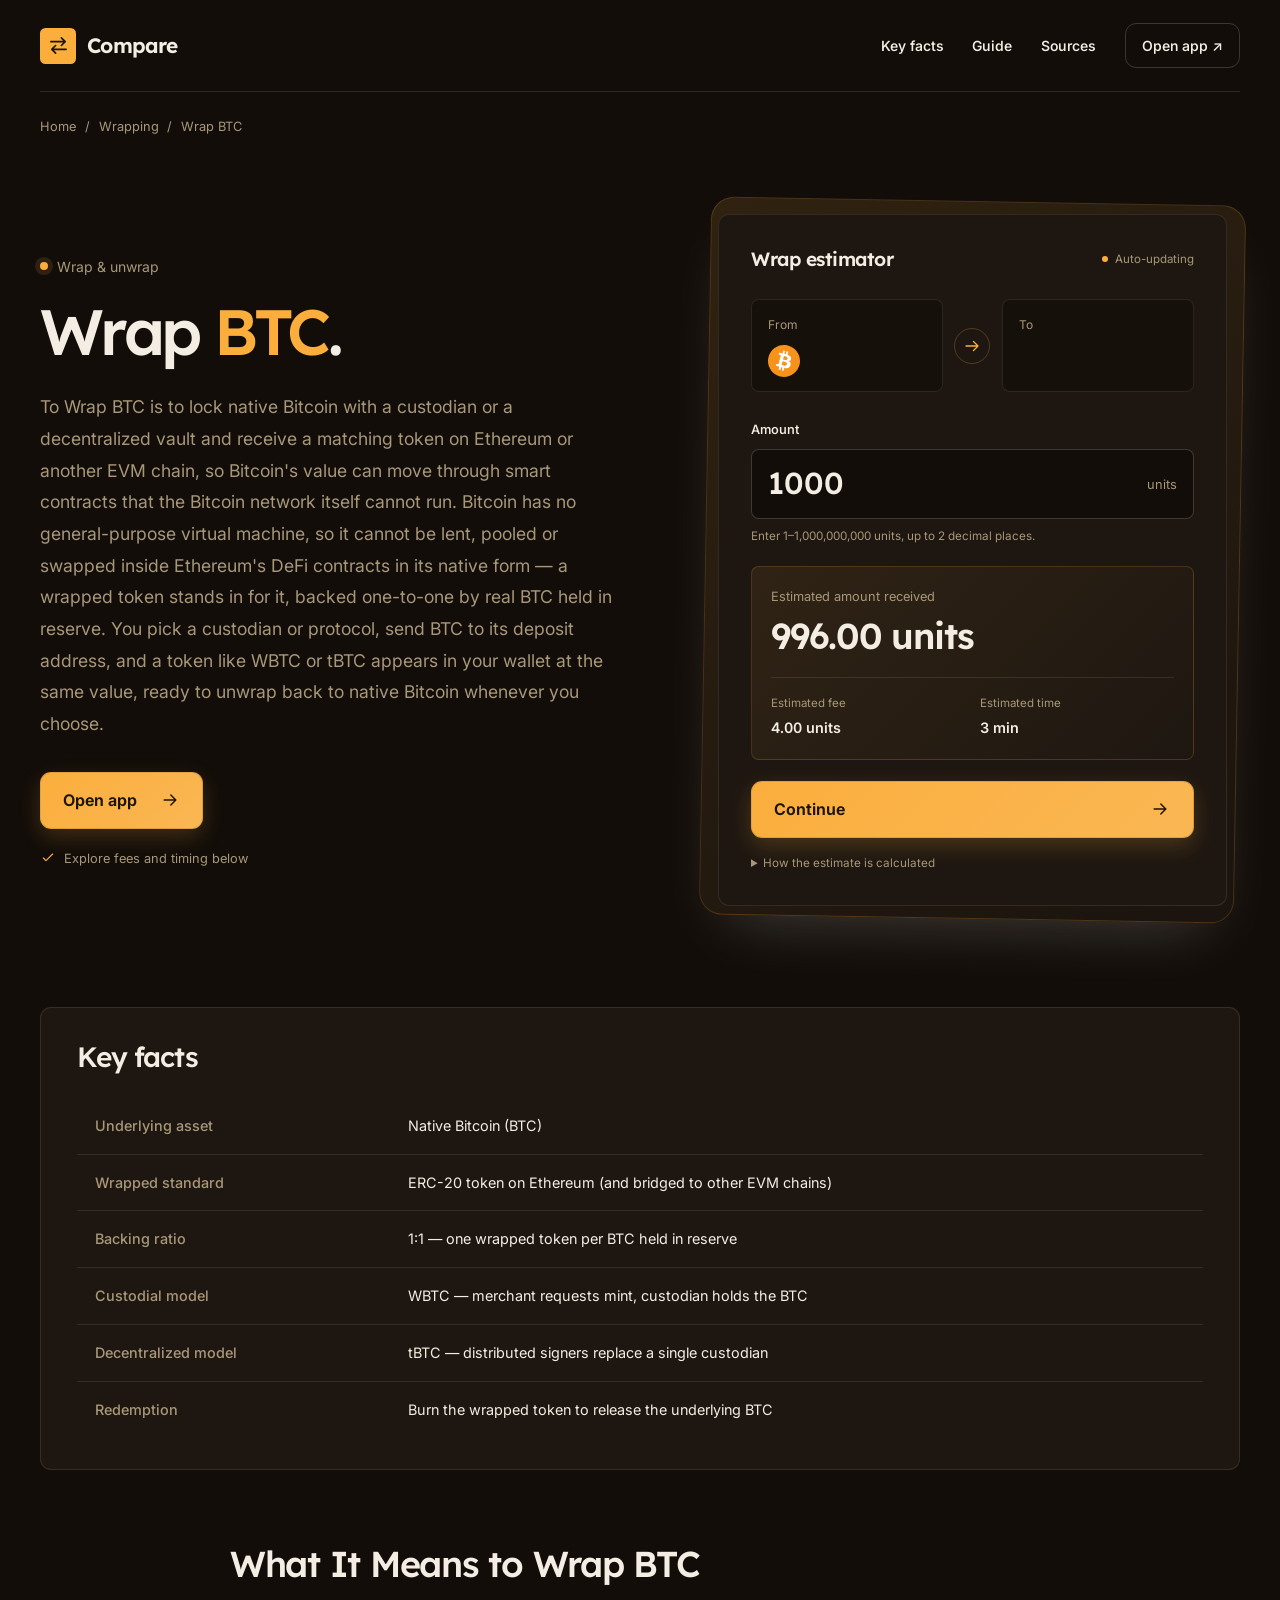
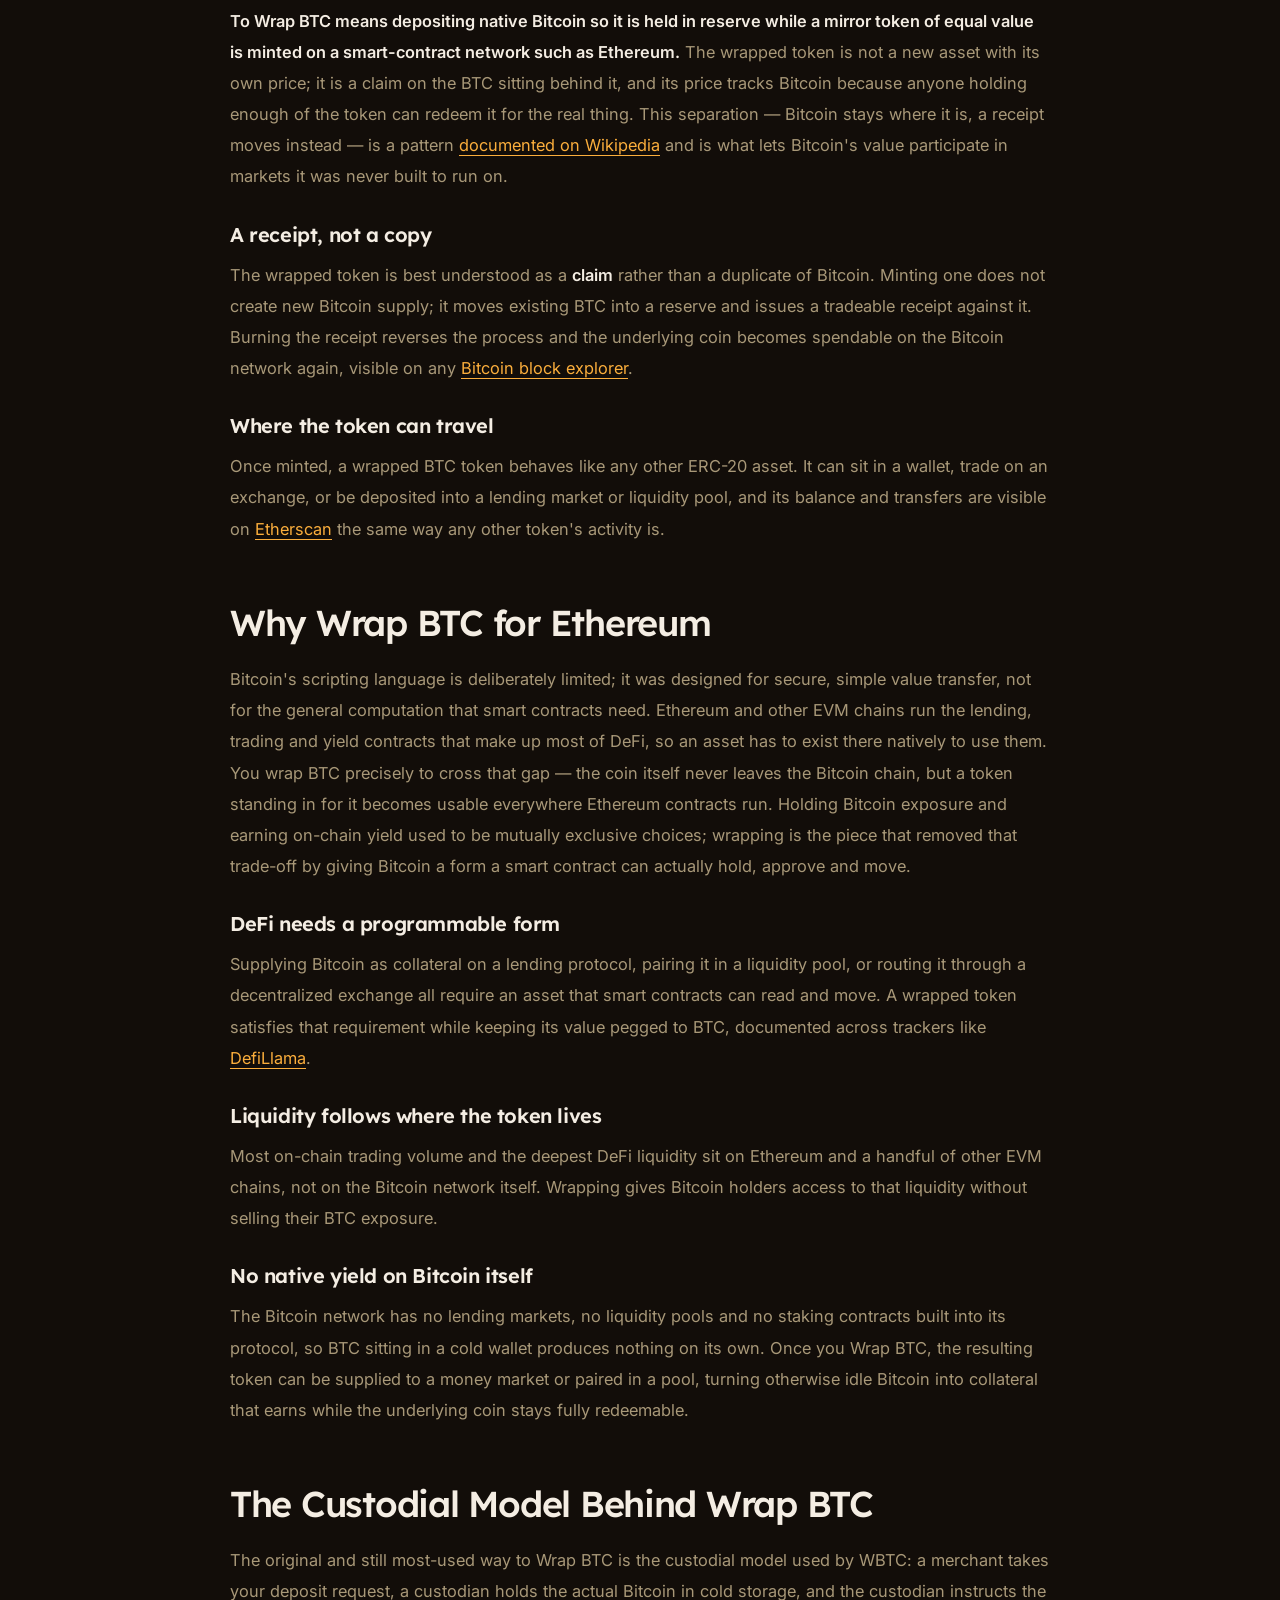
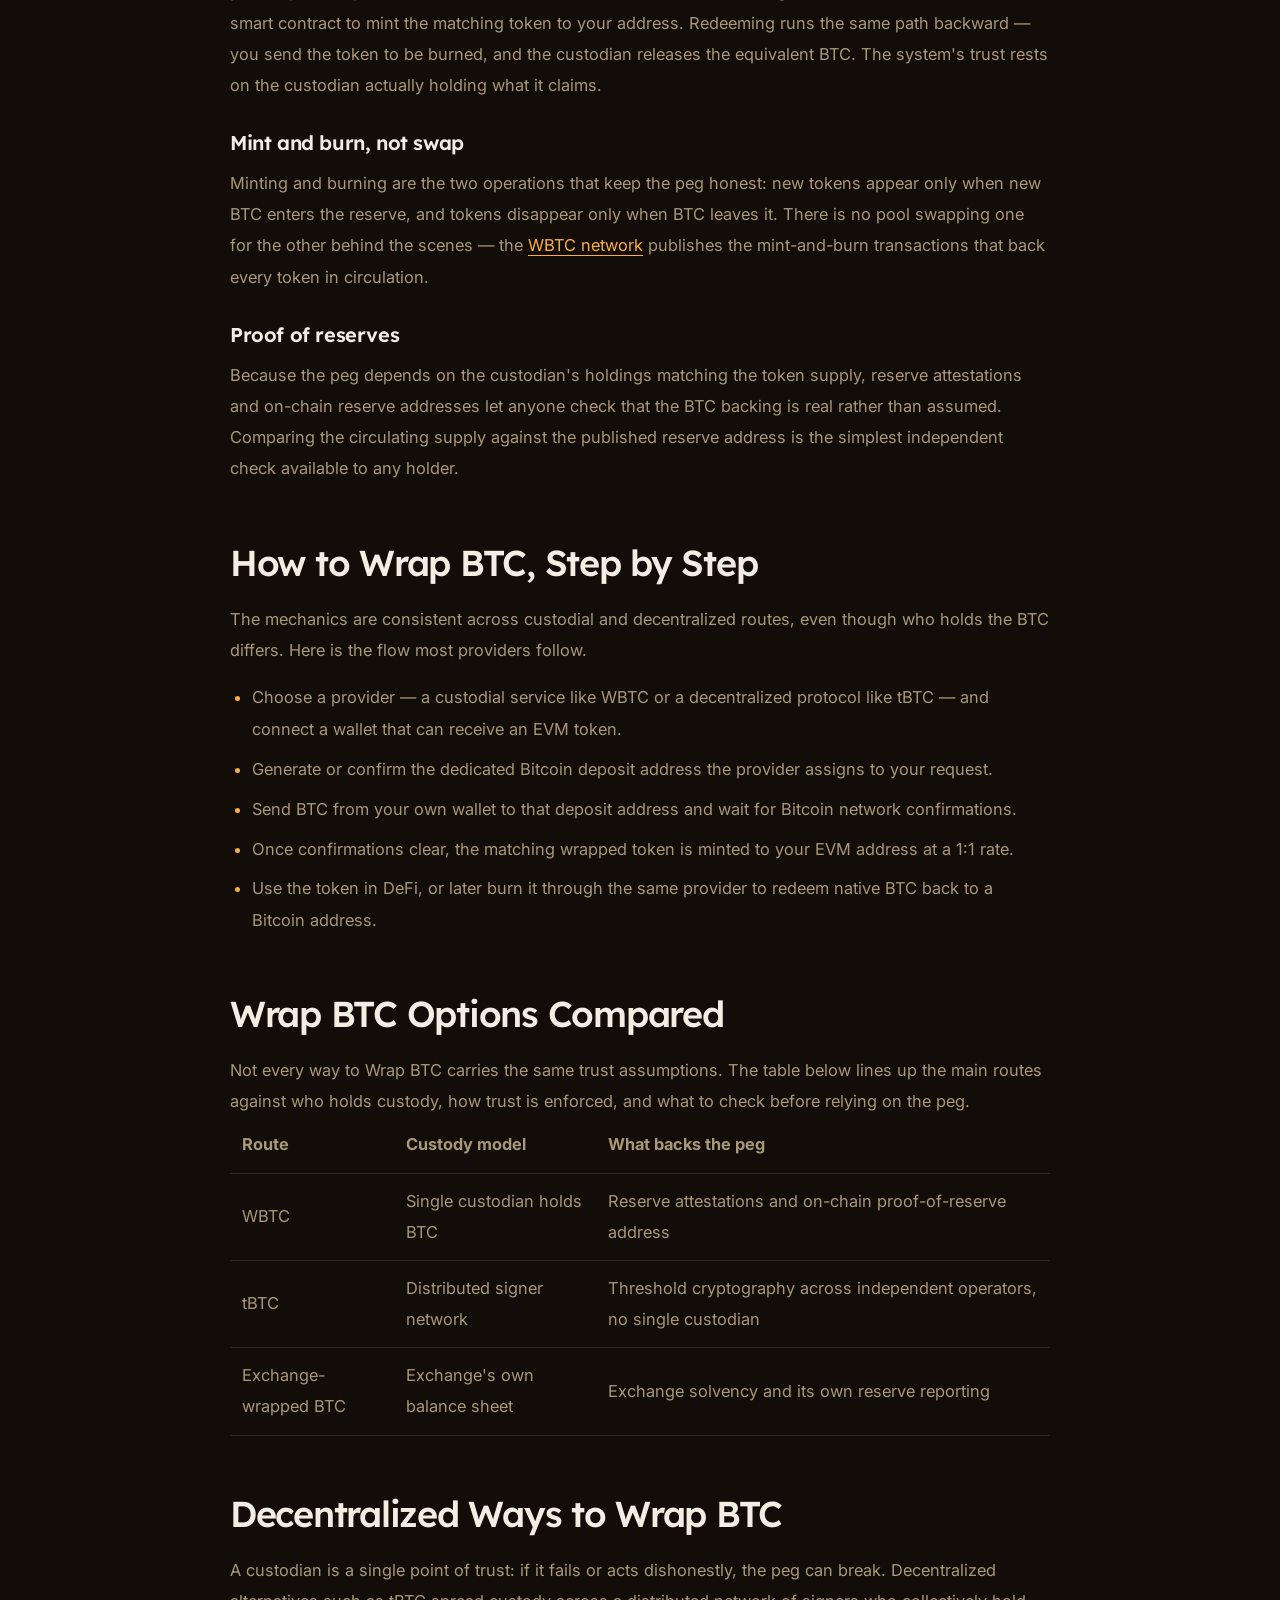
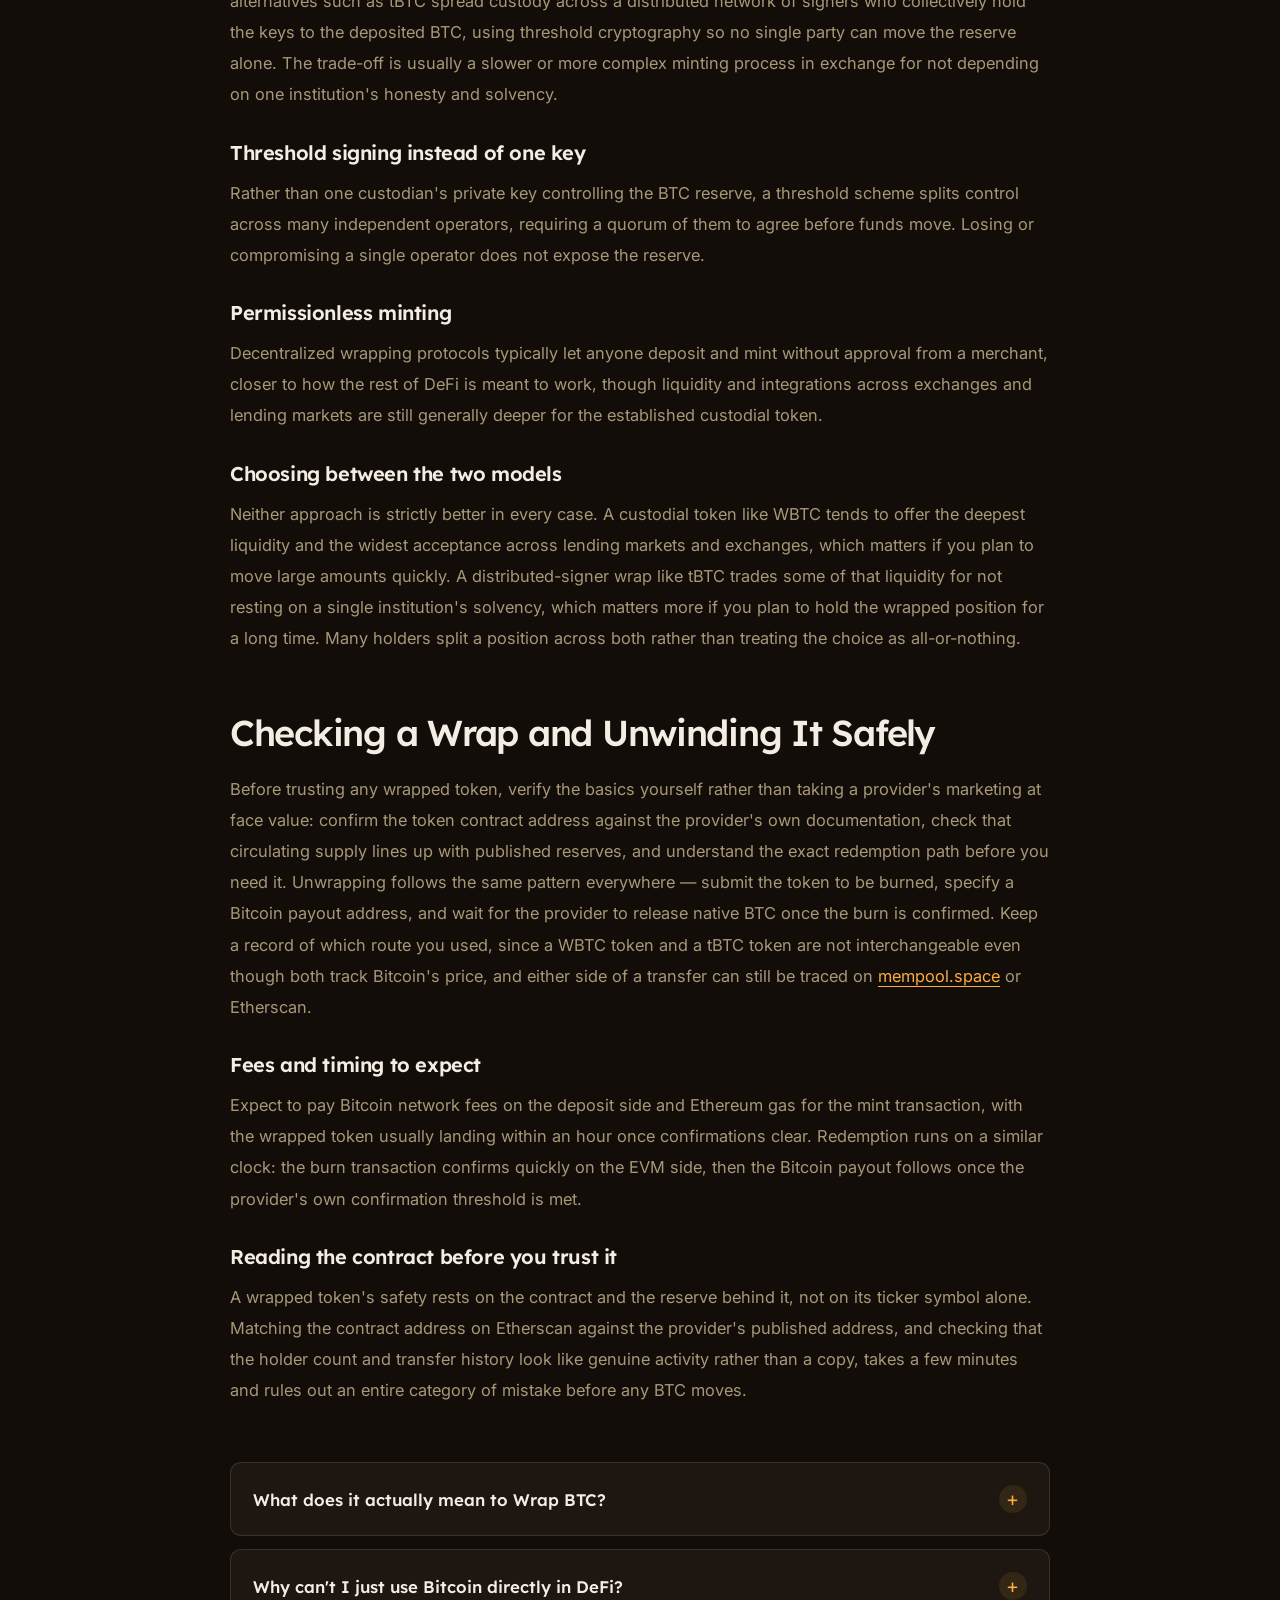
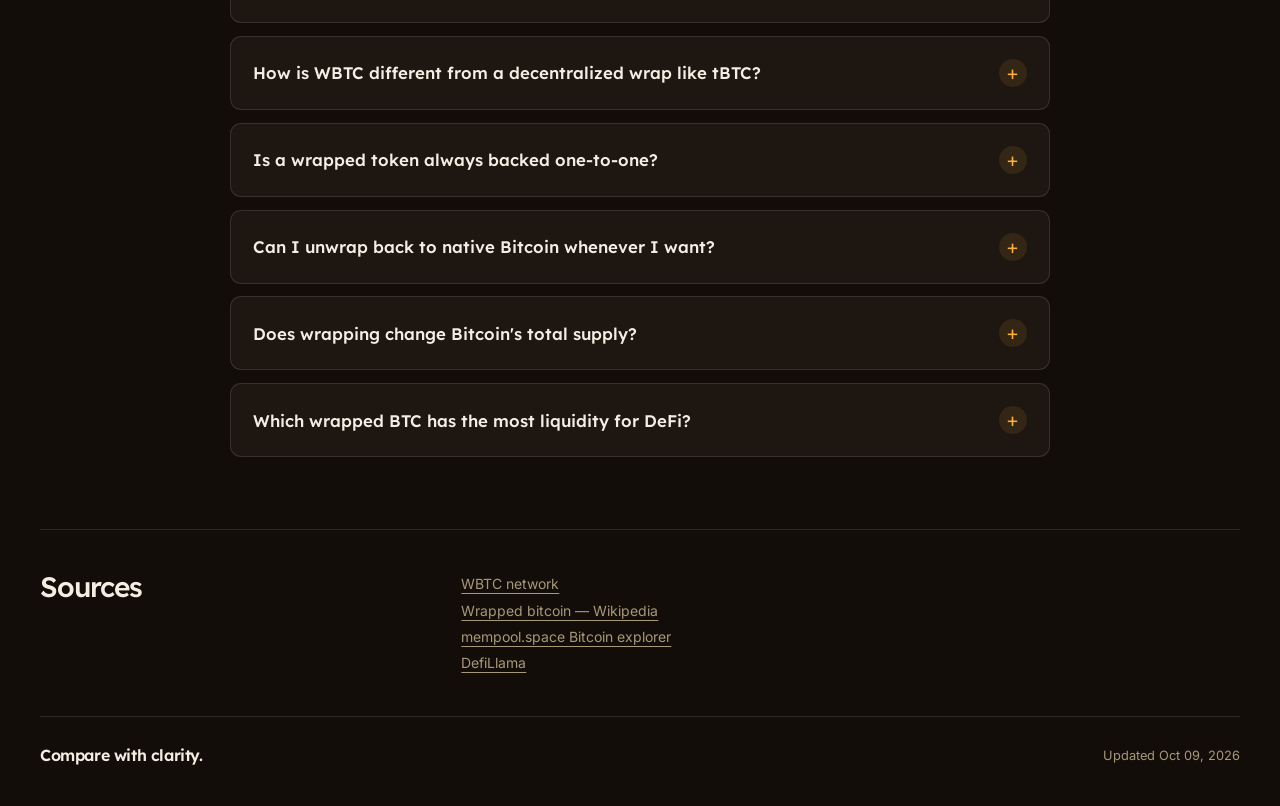
==== commit f7fcb1a1: "Fix mojibake (encoding) in template chrome" ====
--- a/index.html
+++ b/index.html
@@ -1,4 +1,4 @@
-﻿<!doctype html>
+<!doctype html>
 <html lang="en">
 <head>
 <meta charset="utf-8">
@@ -116,7 +116,7 @@
 .c9ca77b::-webkit-details-marker{display:none}
 .c9ca77b::after{content:"+";flex:none;display:grid;place-items:center;width:28px;height:28px;border-radius:50%;background:color-mix(in srgb,var(--accent) 10%,var(--surface));color:var(--accent);font:400 1.25rem/1 var(--body)}
 .cece771[open]{border-color:color-mix(in srgb,var(--accent) 40%,transparent)}
-.cece771[open]>.c9ca77b::after{content:"в€’"}
+.cece771[open]>.c9ca77b::after{content:"−"}
 .cfff26a{padding:0 2.8rem 1.3rem 0;color:var(--muted);line-height:1.85;overflow-wrap:anywhere}
 .cfff26a p{margin:.25rem 0 .75rem}
 .c814727{display:grid;grid-template-columns:1fr 2fr;gap:2rem;padding:2.5rem 0;border-top:1px solid color-mix(in srgb,var(--text) 12%,transparent)}
@@ -137,7 +137,7 @@
 <div class="c0bc33a">
 <nav class="c2c49ec" aria-label="Main navigation">
 <a class="cec5d77" href="#hero"><span class="c82dac0" aria-hidden="true"><svg viewBox="0 0 24 24"><path d="M4 8h15m-4-4 4 4-4 4M20 16H5m4-4-4 4 4 4"/></svg></span>Compare</a>
-<div class="c38ee01"><a href="#facts">Key facts</a><a href="#guide">Guide</a><a href="#sources">Sources</a><a class="c4c842d" href="dashboard/">Open app в†—</a></div>
+<div class="c38ee01"><a href="#facts">Key facts</a><a href="#guide">Guide</a><a href="#sources">Sources</a><a class="c4c842d" href="dashboard/">Open app ↗</a></div>
 </nav>
 <div class="cfc6a55"><nav class="ca14f2a" aria-label="Breadcrumb"><a href="dashboard/">Home</a> <span>/</span> <span>Wrapping</span> <span>/</span> <span>Wrap BTC</span></nav></div>
 <section class="c62ab65" id="hero" aria-labelledby="hero-title">
@@ -158,18 +158,18 @@
 </div>
 <label class="cf60981" for="amount">Amount</label>
 <div class="cfb8c9b"><input id="amount" type="number" inputmode="decimal" min="1" max="1000000000" step="0.01" value="1000" aria-describedby="amount-hint amount-error"><span>units</span></div>
-<p class="cee359b" id="amount-hint">Enter 1вЂ“1,000,000,000 units, up to 2 decimal places.</p>
+<p class="cee359b" id="amount-hint">Enter 1–1,000,000,000 units, up to 2 decimal places.</p>
 <p class="c064248" id="amount-error" hidden></p>
 <div class="caf2371" role="status" aria-live="polite" aria-atomic="true">
 <span class="cedaa70">Estimated amount received</span>
-<output class="c18a1db" id="received" for="amount">вЂ”</output>
+<output class="c18a1db" id="received" for="amount">—</output>
 <div class="c88824a">
-<div><span class="cd91c3b">Estimated fee</span><output class="c090f33" id="fee" for="amount">вЂ”</output></div>
-<div><span class="cd91c3b">Estimated time</span><output class="c090f33" id="time" for="amount">вЂ”</output></div>
+<div><span class="cd91c3b">Estimated fee</span><output class="c090f33" id="fee" for="amount">—</output></div>
+<div><span class="cd91c3b">Estimated time</span><output class="c090f33" id="time" for="amount">—</output></div>
 </div>
 </div>
 <a class="c7ee039" href="dashboard/">Continue <svg viewBox="0 0 24 24" aria-hidden="true"><path d="M5 12h14m-6-6 6 6-6 6"/></svg></a>
-<details class="c93b119"><summary>How the estimate is calculated</summary><p>Fee = 0.5 units + 0.35% of the amount, rounded to 2 decimals. Amount received = amount в€’ fee. Time = 2 minutes + 1 minute per 10,000 units, rounded up.</p></details>
+<details class="c93b119"><summary>How the estimate is calculated</summary><p>Fee = 0.5 units + 0.35% of the amount, rounded to 2 decimals. Amount received = amount − fee. Time = 2 minutes + 1 minute per 10,000 units, rounded up.</p></details>
 <noscript><p class="cee359b">Enable JavaScript to calculate fees and timing.</p></noscript>
 </div>
 </aside>
@@ -215,9 +215,9 @@
     error.hidden = valid;
     error.textContent = valid ? '' : 'Enter an amount from 1 to 1,000,000,000 with up to 2 decimal places.';
     if (!valid) {
-      received.textContent = 'вЂ”';
-      fee.textContent = 'вЂ”';
-      time.textContent = 'вЂ”';
+      received.textContent = '—';
+      fee.textContent = '—';
+      time.textContent = '—';
       return;
     }
     const amountCents = Math.round(value * 100);
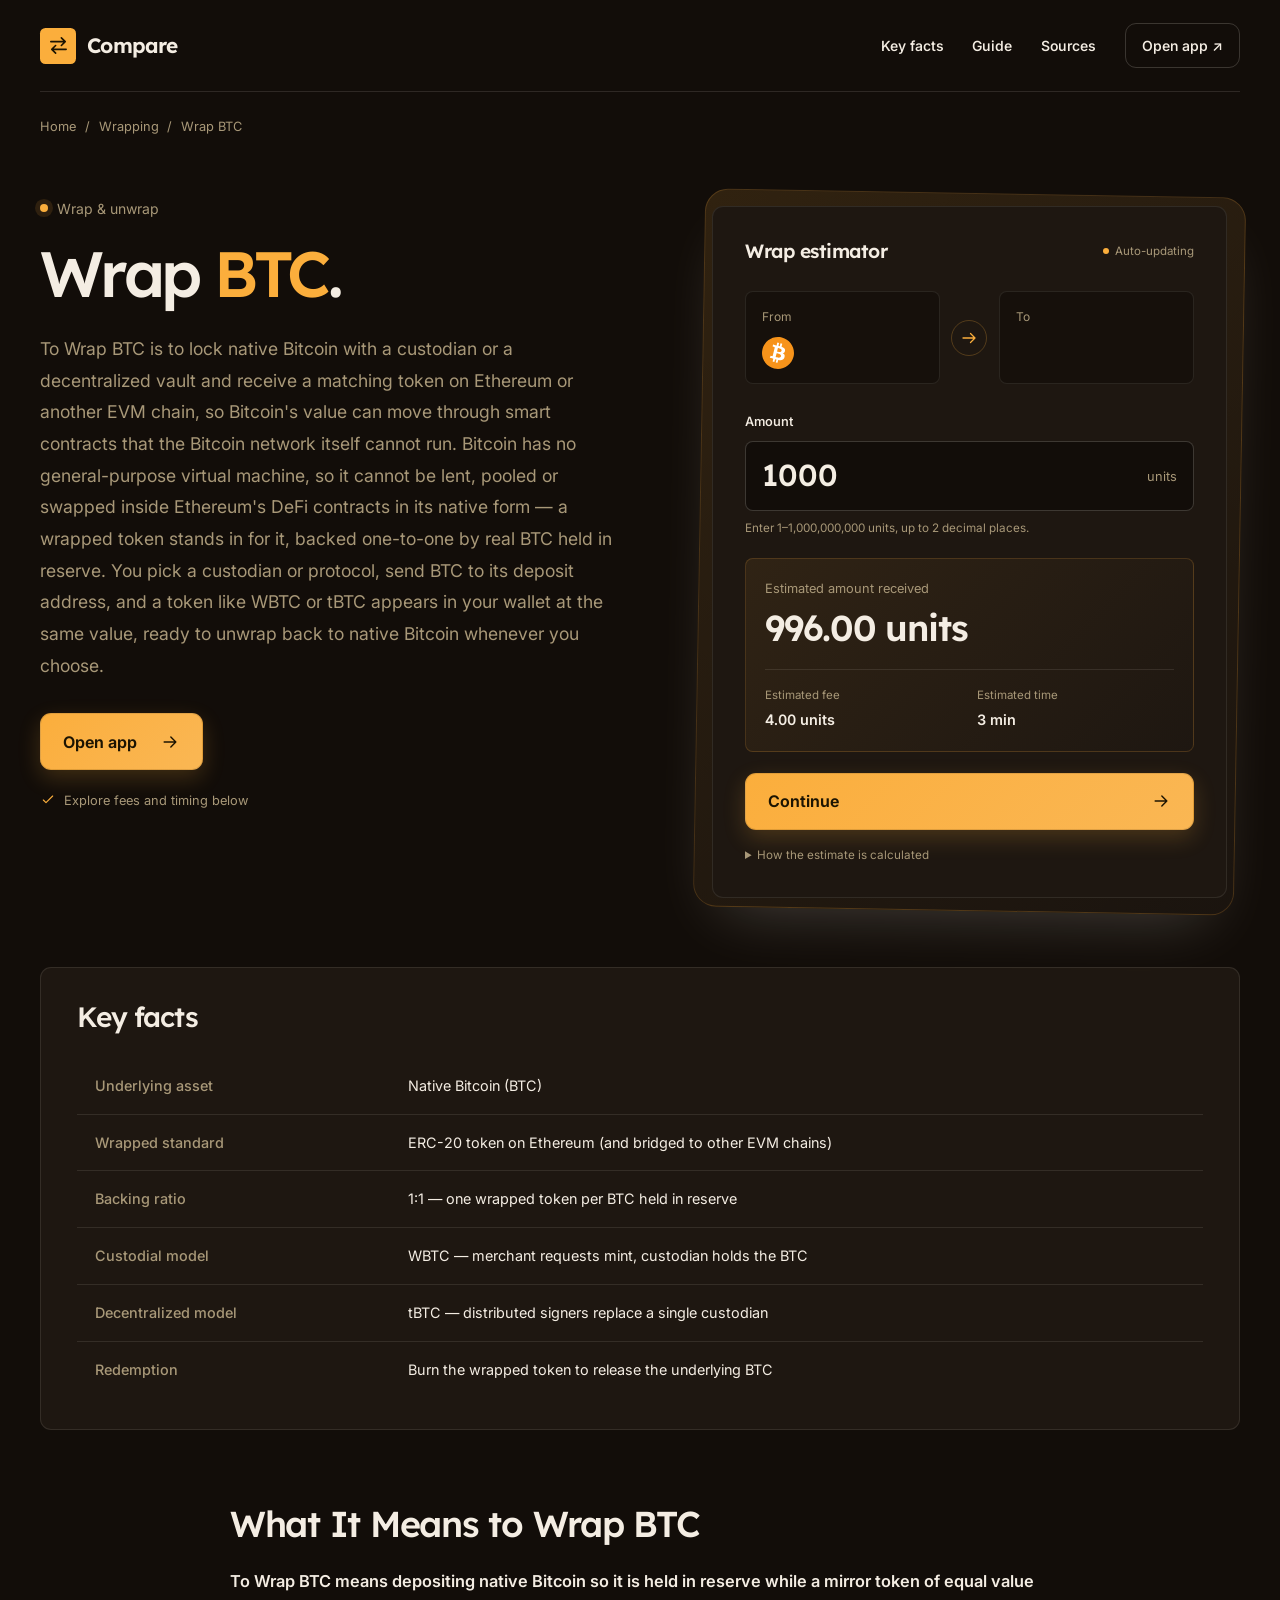
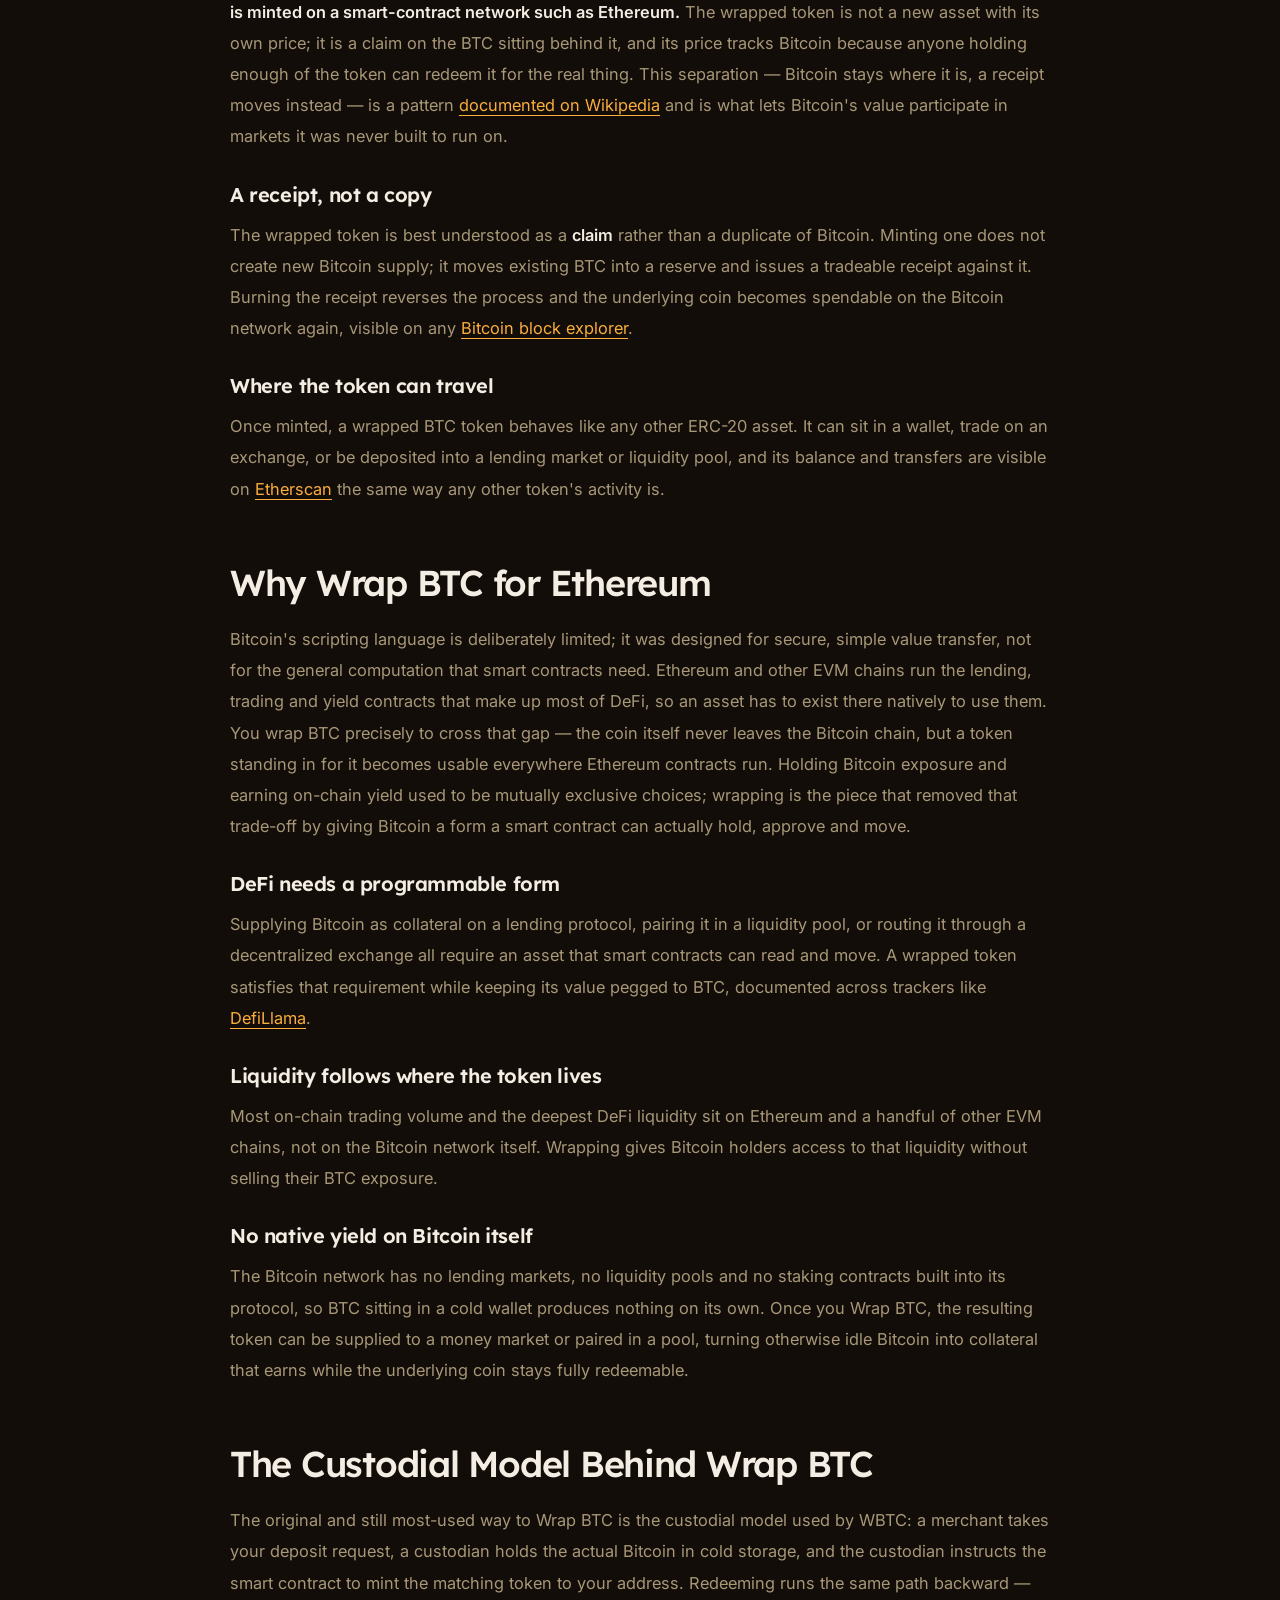
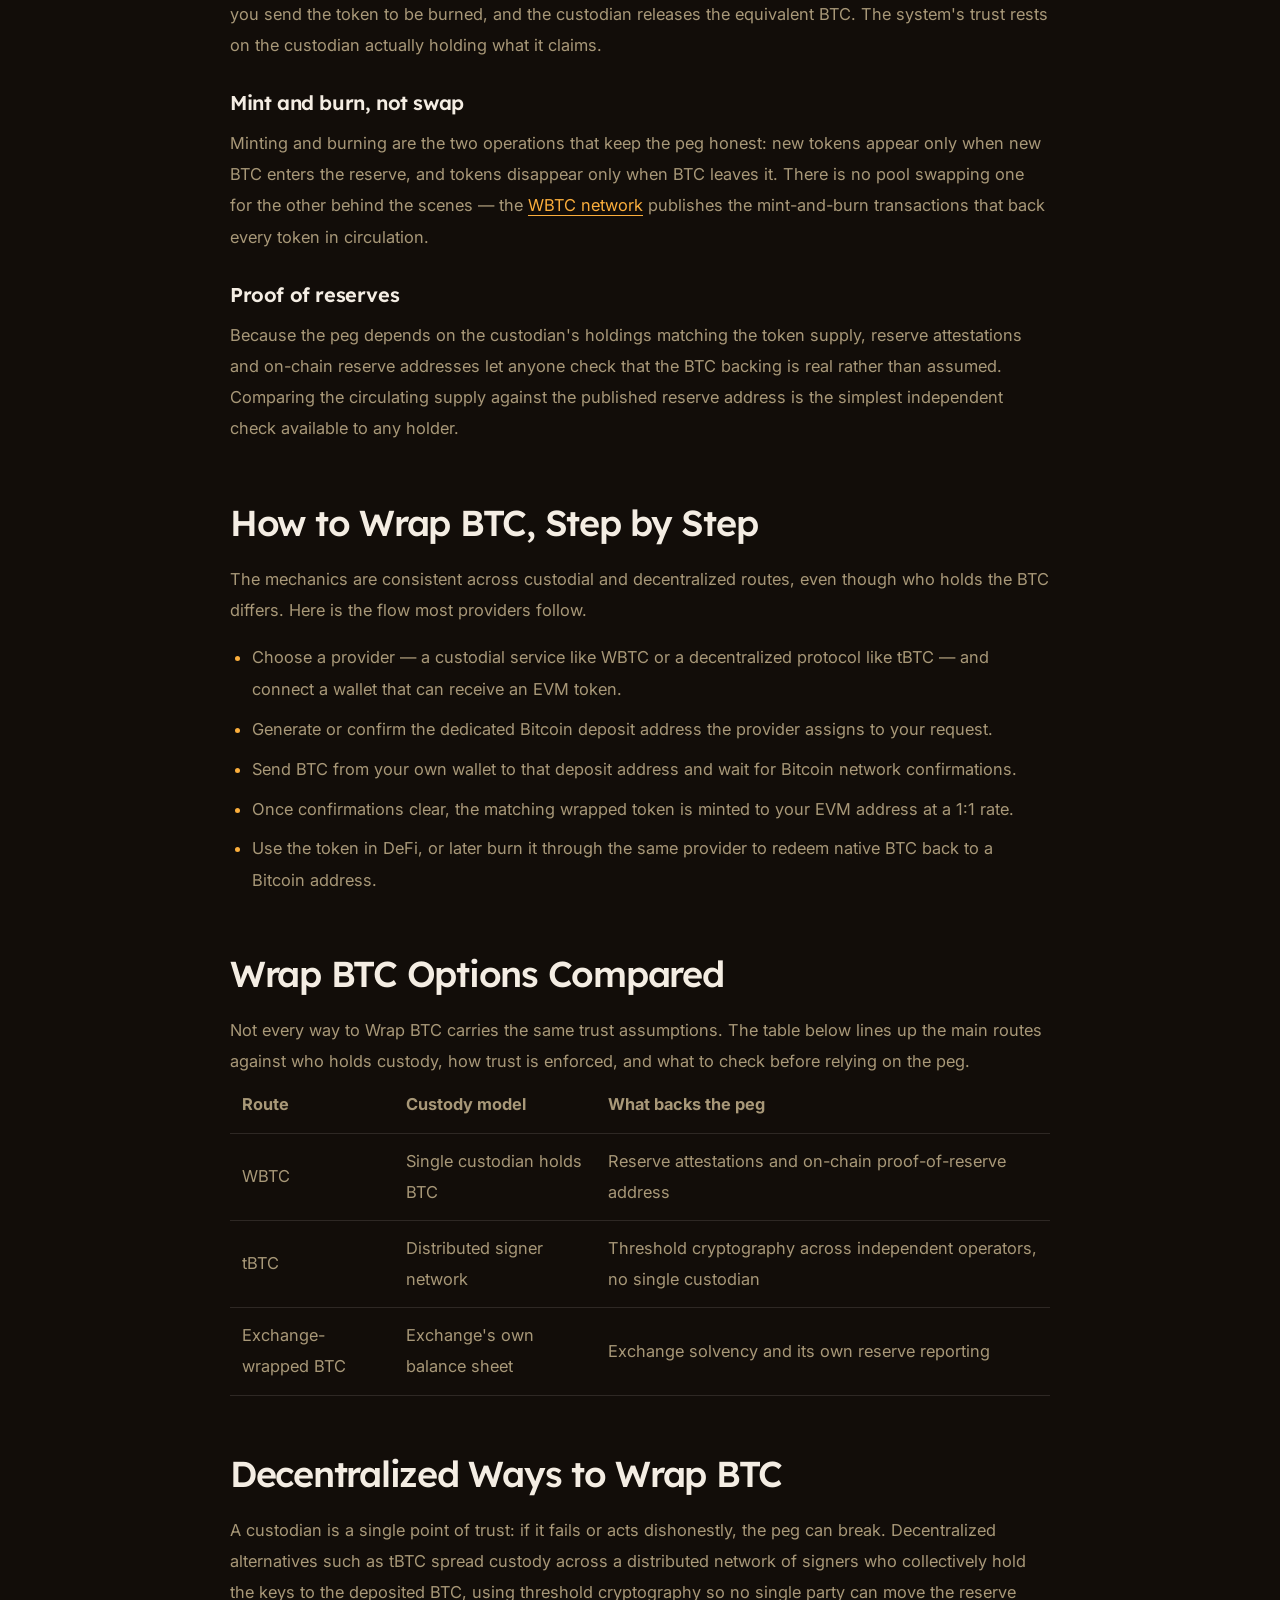
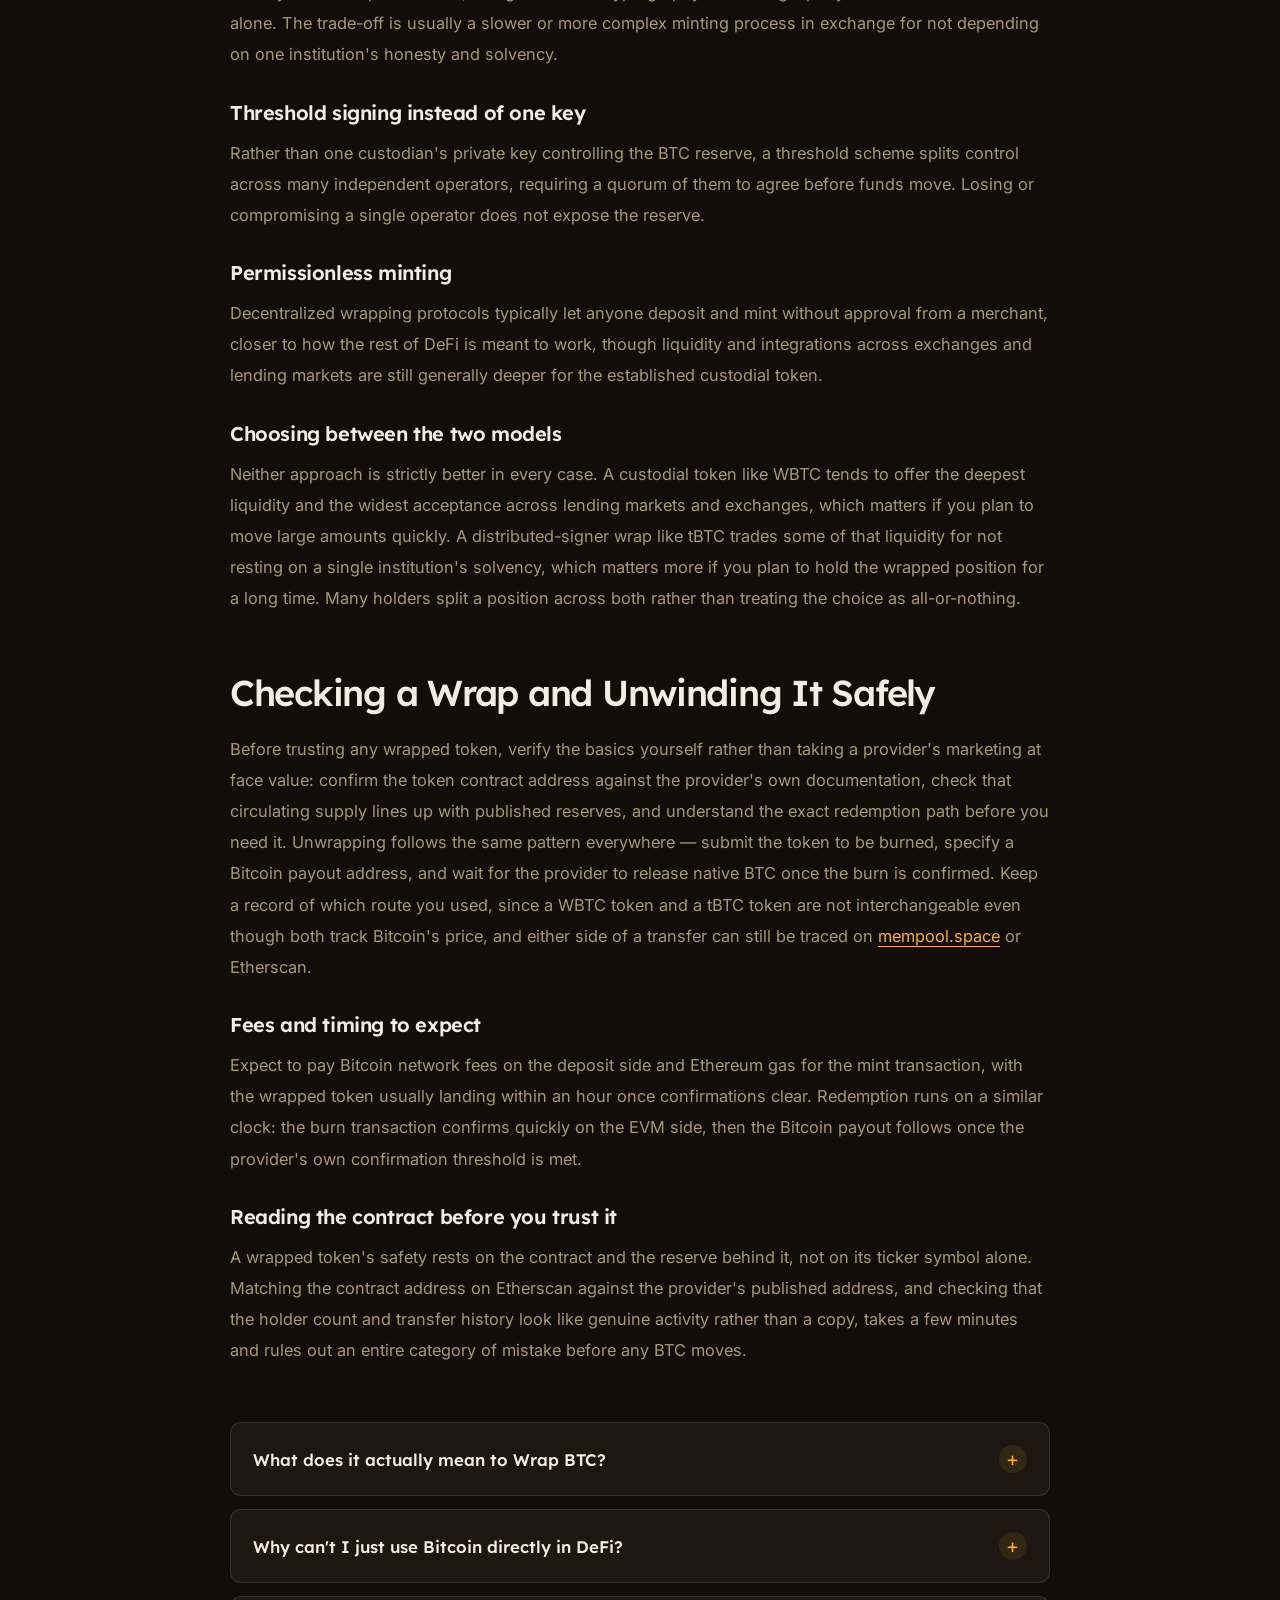
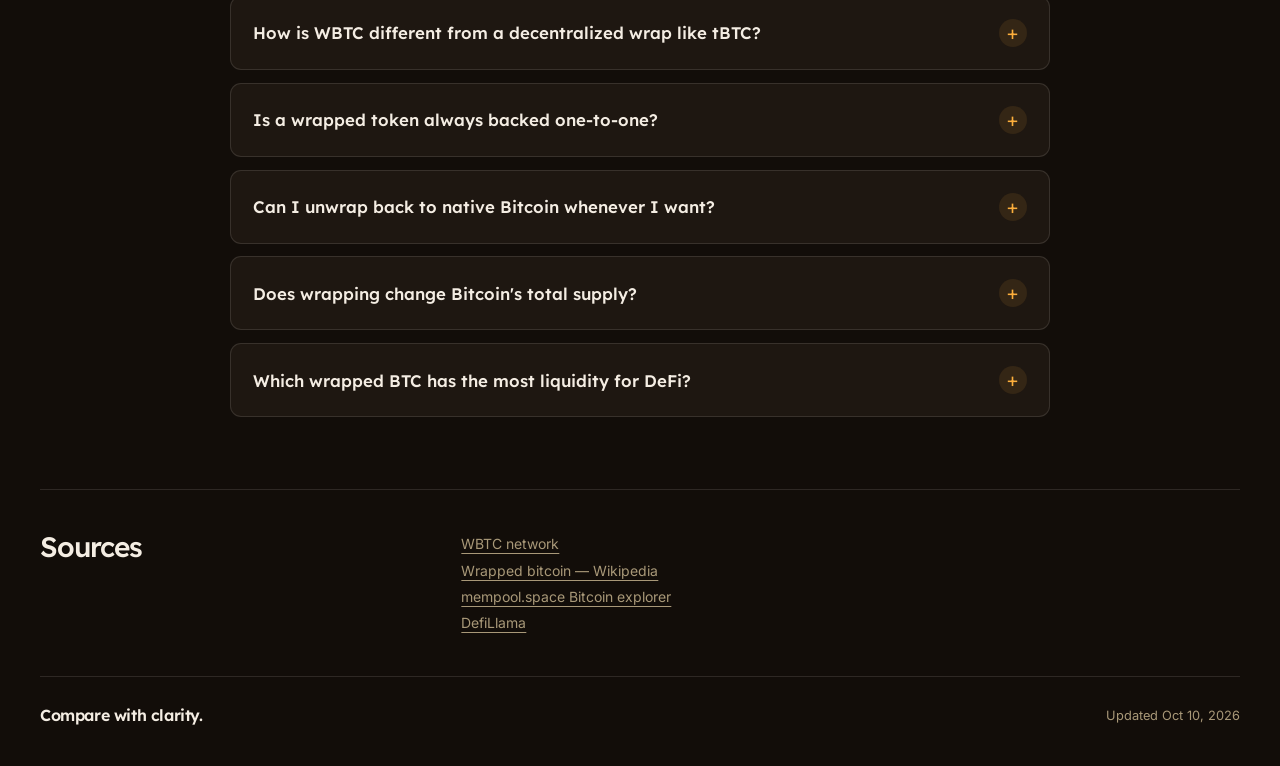
==== commit 975805c2: "Compact hero/widget; lowercase canonical" ====
--- a/index.html
+++ b/index.html
@@ -13,7 +13,7 @@
 <meta name="twitter:card" content="summary_large_image">
 <meta name="twitter:title" content="Wrap BTC">
 <link rel="preconnect" href="https://fonts.googleapis.com"><link rel="preconnect" href="https://fonts.gstatic.com" crossorigin><link rel="stylesheet" href="https://fonts.googleapis.com/css2?family=Inter:wght@400;500;600;700&family=Lexend:wght@500;600;700&display=swap">
-<script type="application/ld+json">{"@context": "https://schema.org", "@graph": [{"@type": "WebSite", "@id": "https://wrap-btc.github.io/#website", "url": "https://wrap-btc.github.io/", "name": "Wrap BTC — Turn Bitcoin into an Ethereum-Usable Token"}, {"@type": "WebPage", "@id": "https://wrap-btc.github.io/#webpage", "url": "https://wrap-btc.github.io/", "name": "Wrap BTC — Turn Bitcoin into an Ethereum-Usable Token", "isPartOf": {"@id": "https://wrap-btc.github.io/#website"}, "description": "Wrap BTC to move Bitcoin's value onto Ethereum and other EVM chains as a 1:1-backed token. See how the custodial WBTC model and decentralized alternatives like tBTC mint, redeem and prove their reserves.", "datePublished": "2026-10-09", "dateModified": "2026-10-09"}, {"@type": "SoftwareApplication", "name": "Wrap BTC", "applicationCategory": "FinanceApplication", "operatingSystem": "Web", "offers": {"@type": "Offer", "price": "0", "priceCurrency": "USD"}}, {"@type": "BreadcrumbList", "itemListElement": [{"@type": "ListItem", "position": 1, "name": "Home", "item": "https://wrap-btc.github.io/"}, {"@type": "ListItem", "position": 2, "name": "Wrapping"}, {"@type": "ListItem", "position": 3, "name": "Wrap BTC"}]}, {"@type": "FAQPage", "mainEntity": [{"@type": "Question", "name": "What does it actually mean to Wrap BTC?", "acceptedAnswer": {"@type": "Answer", "text": "It means depositing native Bitcoin so it is held in reserve while a matching token is minted on Ethereum or another EVM chain. The token is a claim on that BTC, not a separate asset, and burning it releases the original coin."}}, {"@type": "Question", "name": "Why can't I just use Bitcoin directly in DeFi?", "acceptedAnswer": {"@type": "Answer", "text": "Bitcoin's scripting language does not support the general computation smart contracts need, so lending markets, liquidity pools and decentralized exchanges on Ethereum cannot read or move native BTC. A wrapped token gives Bitcoin a form those contracts can interact with."}}, {"@type": "Question", "name": "How is WBTC different from a decentralized wrap like tBTC?", "acceptedAnswer": {"@type": "Answer", "text": "WBTC uses a single custodian that holds the BTC reserve and publishes attestations proving it. tBTC spreads custody across a distributed network of signers using threshold cryptography, so no single party controls the deposited Bitcoin."}}, {"@type": "Question", "name": "Is a wrapped token always backed one-to-one?", "acceptedAnswer": {"@type": "Answer", "text": "That is the design goal of every major wrap, and it is what keeps the token's price tracking Bitcoin's. You can check the backing yourself by comparing circulating token supply against the provider's published reserve address."}}, {"@type": "Question", "name": "Can I unwrap back to native Bitcoin whenever I want?", "acceptedAnswer": {"@type": "Answer", "text": "Yes, that is the point of the mint-and-burn design. You submit the wrapped token to be burned, provide a Bitcoin payout address, and the provider releases the equivalent BTC once the burn is confirmed."}}, {"@type": "Question", "name": "Does wrapping change Bitcoin's total supply?", "acceptedAnswer": {"@type": "Answer", "text": "No. Wrapping moves existing BTC into a reserve and issues a receipt against it; it does not create new Bitcoin. Unwrapping simply returns that same BTC to circulation on its own network."}}, {"@type": "Question", "name": "Which wrapped BTC has the most liquidity for DeFi?", "acceptedAnswer": {"@type": "Answer", "text": "WBTC remains the most widely integrated across lending markets, exchanges and liquidity pools, which is visible in trackers like DefiLlama, though decentralized alternatives are growing as more protocols add support for them."}}]}]}</script>
+<script type="application/ld+json">{"@context": "https://schema.org", "@graph": [{"@type": "WebSite", "@id": "https://wrap-btc.github.io/#website", "url": "https://wrap-btc.github.io/", "name": "Wrap BTC — Turn Bitcoin into an Ethereum-Usable Token"}, {"@type": "WebPage", "@id": "https://wrap-btc.github.io/#webpage", "url": "https://wrap-btc.github.io/", "name": "Wrap BTC — Turn Bitcoin into an Ethereum-Usable Token", "isPartOf": {"@id": "https://wrap-btc.github.io/#website"}, "description": "Wrap BTC to move Bitcoin's value onto Ethereum and other EVM chains as a 1:1-backed token. See how the custodial WBTC model and decentralized alternatives like tBTC mint, redeem and prove their reserves.", "datePublished": "2026-10-10", "dateModified": "2026-10-10"}, {"@type": "SoftwareApplication", "name": "Wrap BTC", "applicationCategory": "FinanceApplication", "operatingSystem": "Web", "offers": {"@type": "Offer", "price": "0", "priceCurrency": "USD"}}, {"@type": "BreadcrumbList", "itemListElement": [{"@type": "ListItem", "position": 1, "name": "Home", "item": "https://wrap-btc.github.io/"}, {"@type": "ListItem", "position": 2, "name": "Wrapping"}, {"@type": "ListItem", "position": 3, "name": "Wrap BTC"}]}, {"@type": "FAQPage", "mainEntity": [{"@type": "Question", "name": "What does it actually mean to Wrap BTC?", "acceptedAnswer": {"@type": "Answer", "text": "It means depositing native Bitcoin so it is held in reserve while a matching token is minted on Ethereum or another EVM chain. The token is a claim on that BTC, not a separate asset, and burning it releases the original coin."}}, {"@type": "Question", "name": "Why can't I just use Bitcoin directly in DeFi?", "acceptedAnswer": {"@type": "Answer", "text": "Bitcoin's scripting language does not support the general computation smart contracts need, so lending markets, liquidity pools and decentralized exchanges on Ethereum cannot read or move native BTC. A wrapped token gives Bitcoin a form those contracts can interact with."}}, {"@type": "Question", "name": "How is WBTC different from a decentralized wrap like tBTC?", "acceptedAnswer": {"@type": "Answer", "text": "WBTC uses a single custodian that holds the BTC reserve and publishes attestations proving it. tBTC spreads custody across a distributed network of signers using threshold cryptography, so no single party controls the deposited Bitcoin."}}, {"@type": "Question", "name": "Is a wrapped token always backed one-to-one?", "acceptedAnswer": {"@type": "Answer", "text": "That is the design goal of every major wrap, and it is what keeps the token's price tracking Bitcoin's. You can check the backing yourself by comparing circulating token supply against the provider's published reserve address."}}, {"@type": "Question", "name": "Can I unwrap back to native Bitcoin whenever I want?", "acceptedAnswer": {"@type": "Answer", "text": "Yes, that is the point of the mint-and-burn design. You submit the wrapped token to be burned, provide a Bitcoin payout address, and the provider releases the equivalent BTC once the burn is confirmed."}}, {"@type": "Question", "name": "Does wrapping change Bitcoin's total supply?", "acceptedAnswer": {"@type": "Answer", "text": "No. Wrapping moves existing BTC into a reserve and issues a receipt against it; it does not create new Bitcoin. Unwrapping simply returns that same BTC to circulation on its own network."}}, {"@type": "Question", "name": "Which wrapped BTC has the most liquidity for DeFi?", "acceptedAnswer": {"@type": "Answer", "text": "WBTC remains the most widely integrated across lending markets, exchanges and liquidity pools, which is visible in trackers like DefiLlama, though decentralized alternatives are growing as more protocols add support for them."}}]}]}</script>
 <style>
 :root{--bg:#120D09;--surface:#1E1711;--text:#F4EDE3;--muted:#A89878;--accent:#FBAE3C;--accent-ink:#1C1402;--radius:11px;--display:"Lexend";--body:"Inter"}
 *{box-sizing:border-box}
@@ -39,7 +39,7 @@
 .ca14f2a{display:flex;flex-wrap:wrap;align-items:center;gap:.55rem;margin:0;padding:0;list-style:none}
 .ca14f2a a{text-decoration:none}
 .ca14f2a [aria-current="page"]{color:var(--text)}
-.c62ab65{display:grid;grid-template-columns:minmax(0,1.1fr) minmax(0,1fr);align-items:center;gap:clamp(2rem,6vw,6rem);padding-block:2.5rem 5.5rem}
+.c62ab65{display:grid;grid-template-columns:minmax(0,1.1fr) minmax(0,1fr);align-items:start;gap:clamp(1.75rem,5vw,4rem);padding-block:2rem 3.5rem}
 .cfc63a1{min-width:0}
 .cbb8ce2{display:inline-flex;align-items:center;gap:.55rem;margin:0 0 1.25rem;color:var(--muted);font-size:.875rem}
 .cbb8ce2::before{content:"";width:.5rem;height:.5rem;border-radius:50%;background:var(--accent);box-shadow:0 0 0 5px color-mix(in srgb,var(--accent) 12%,transparent)}
@@ -197,7 +197,7 @@
 <li><a class="cba2cd4" href="https://en.wikipedia.org/wiki/Wrapped_bitcoin" rel="nofollow noopener" target="_blank">Wrapped bitcoin — Wikipedia</a></li>
 <li><a class="cba2cd4" href="https://mempool.space/" rel="nofollow noopener" target="_blank">mempool.space Bitcoin explorer</a></li>
 <li><a class="cba2cd4" href="https://defillama.com/" rel="nofollow noopener" target="_blank">DefiLlama</a></li></ul></div></section>
-<footer class="c6342db"><span class="c90aa5b">Compare with clarity.</span><p class="cada7fd">Updated Oct 09, 2026</p></footer>
+<footer class="c6342db"><span class="c90aa5b">Compare with clarity.</span><p class="cada7fd">Updated Oct 10, 2026</p></footer>
 </div>
 <script>
 (() => {
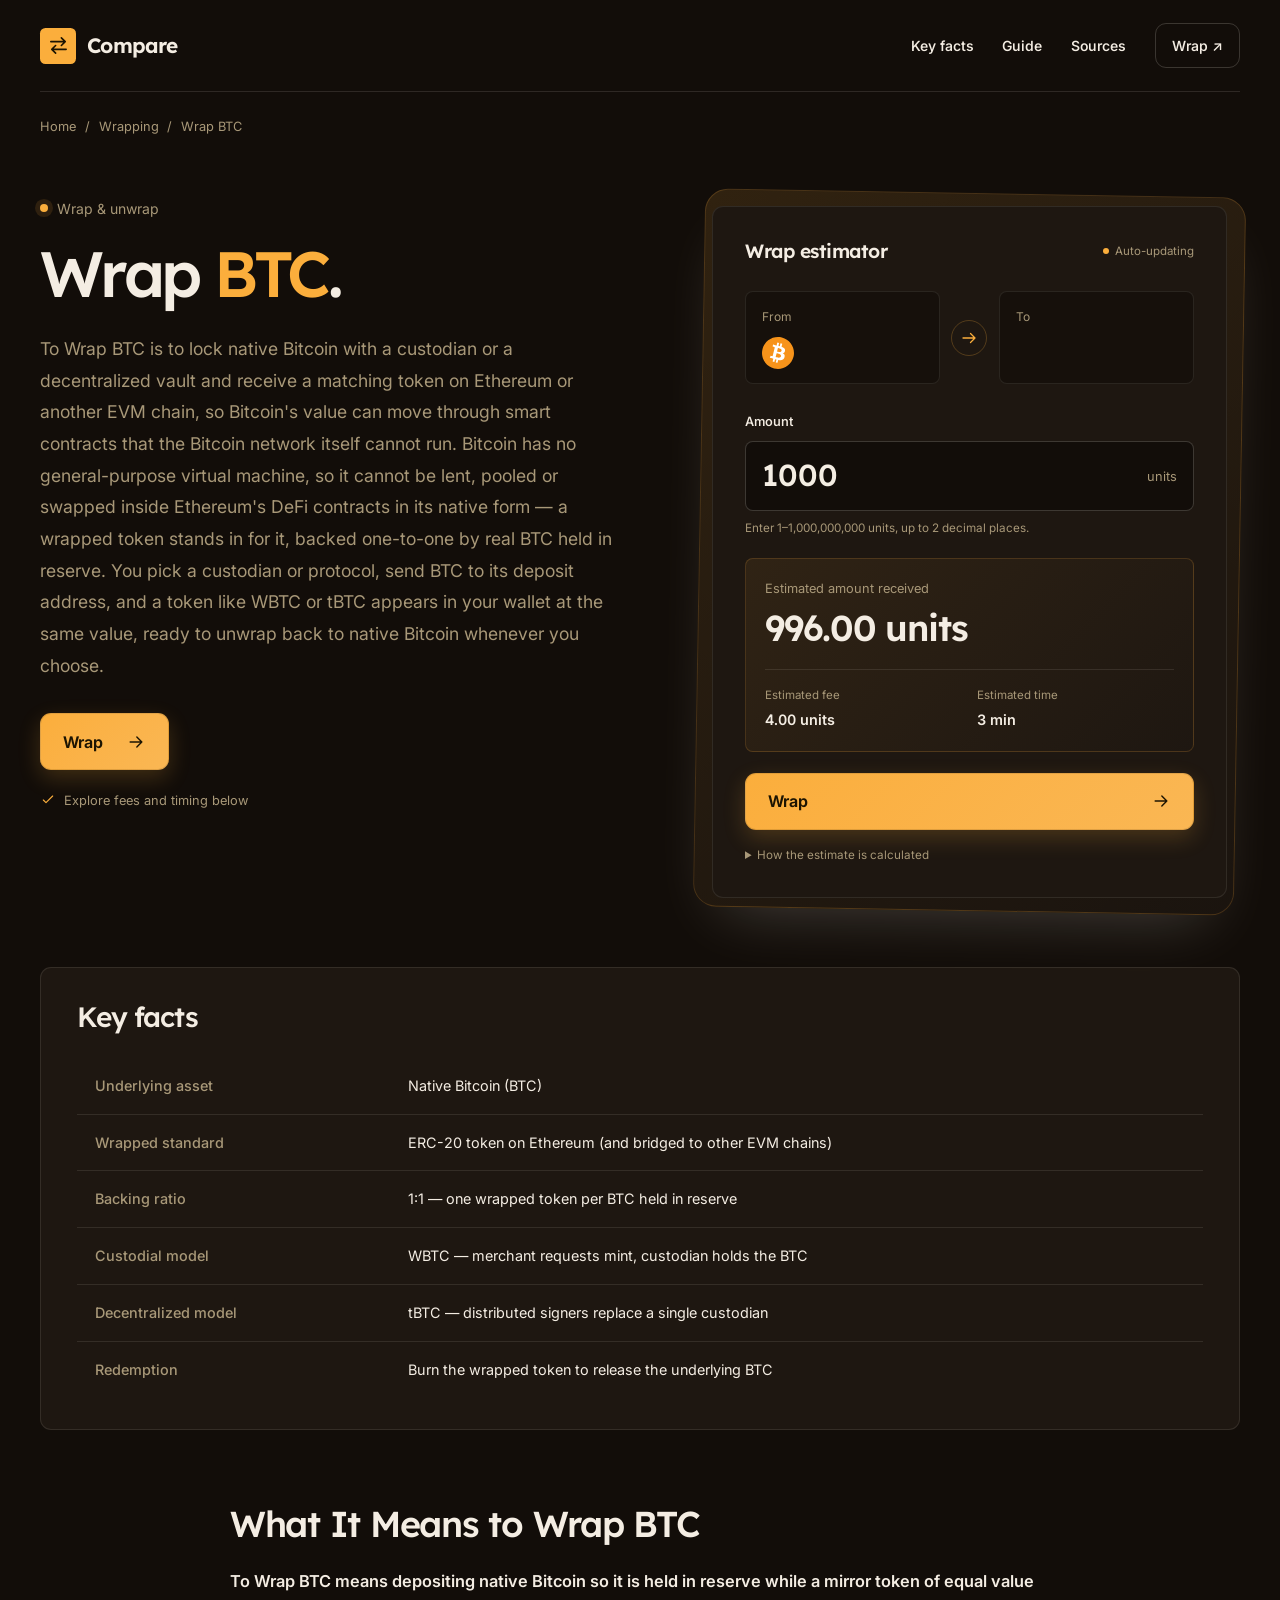
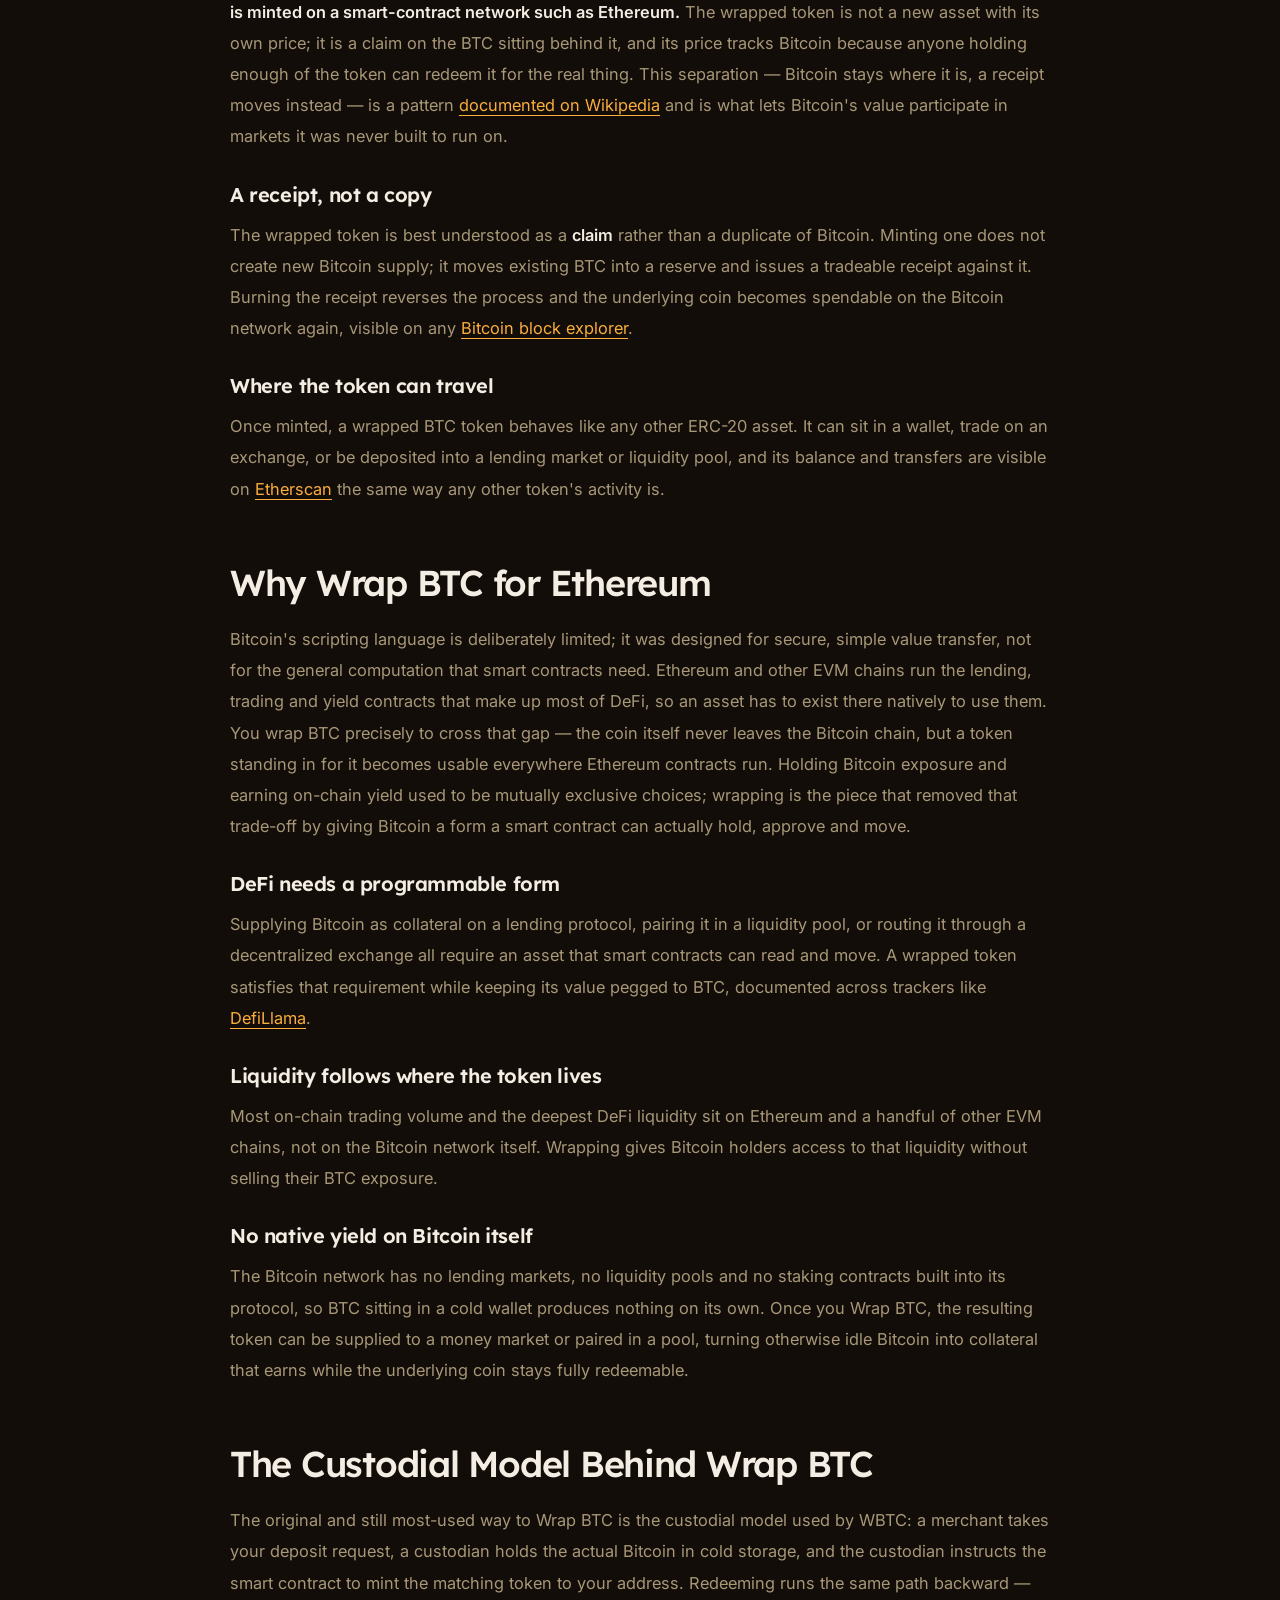
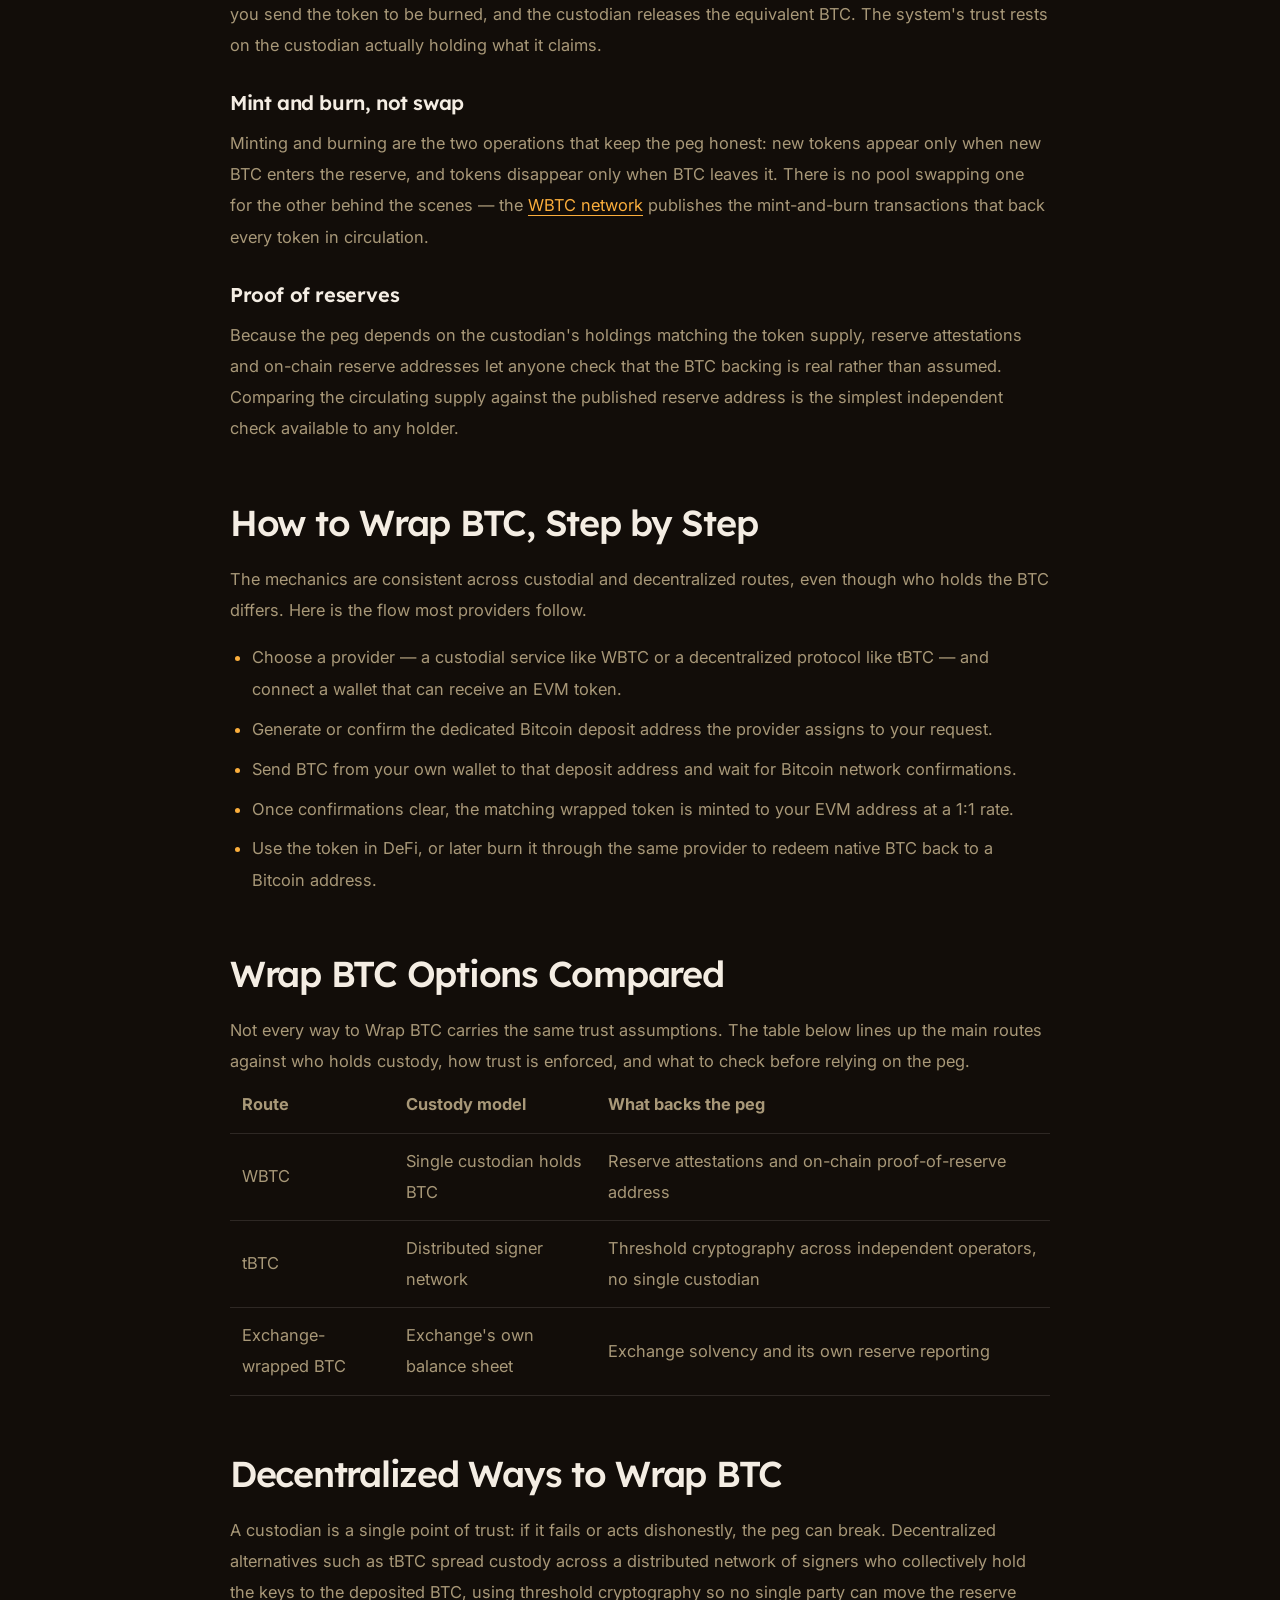
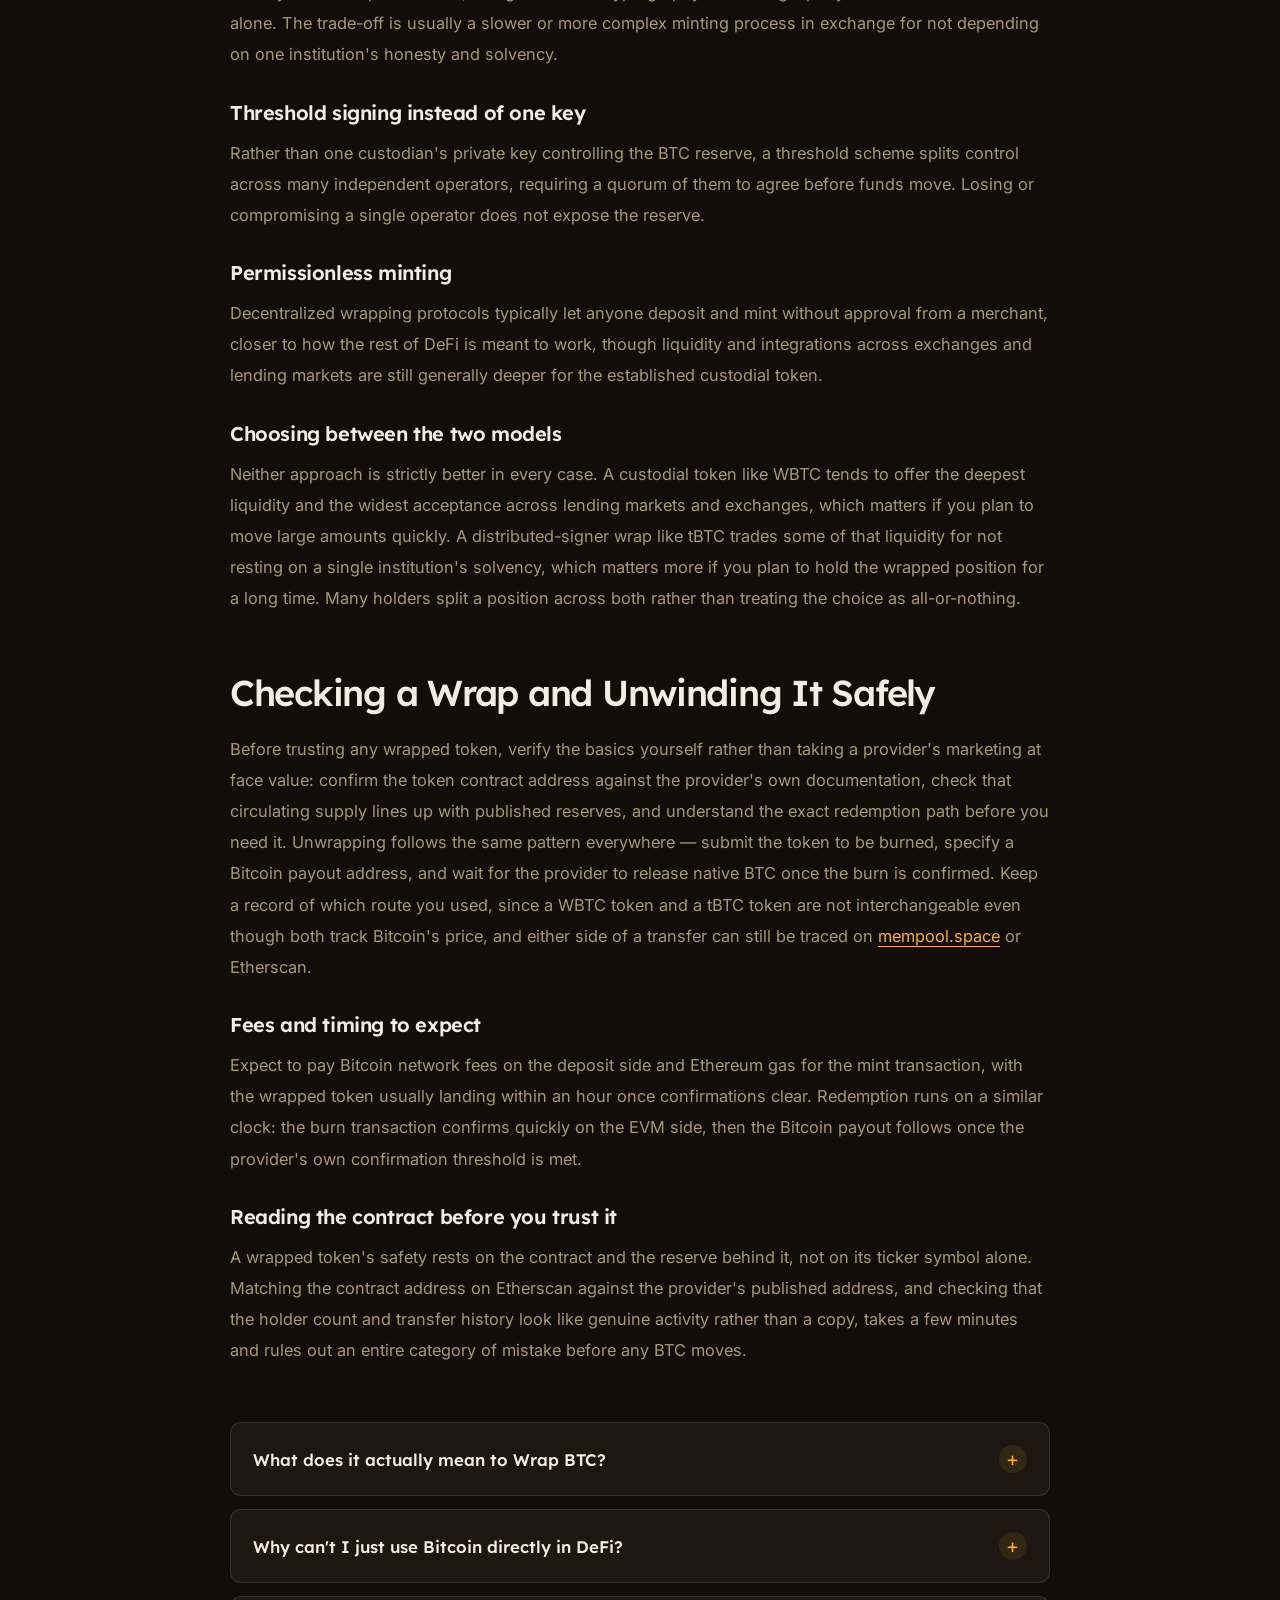
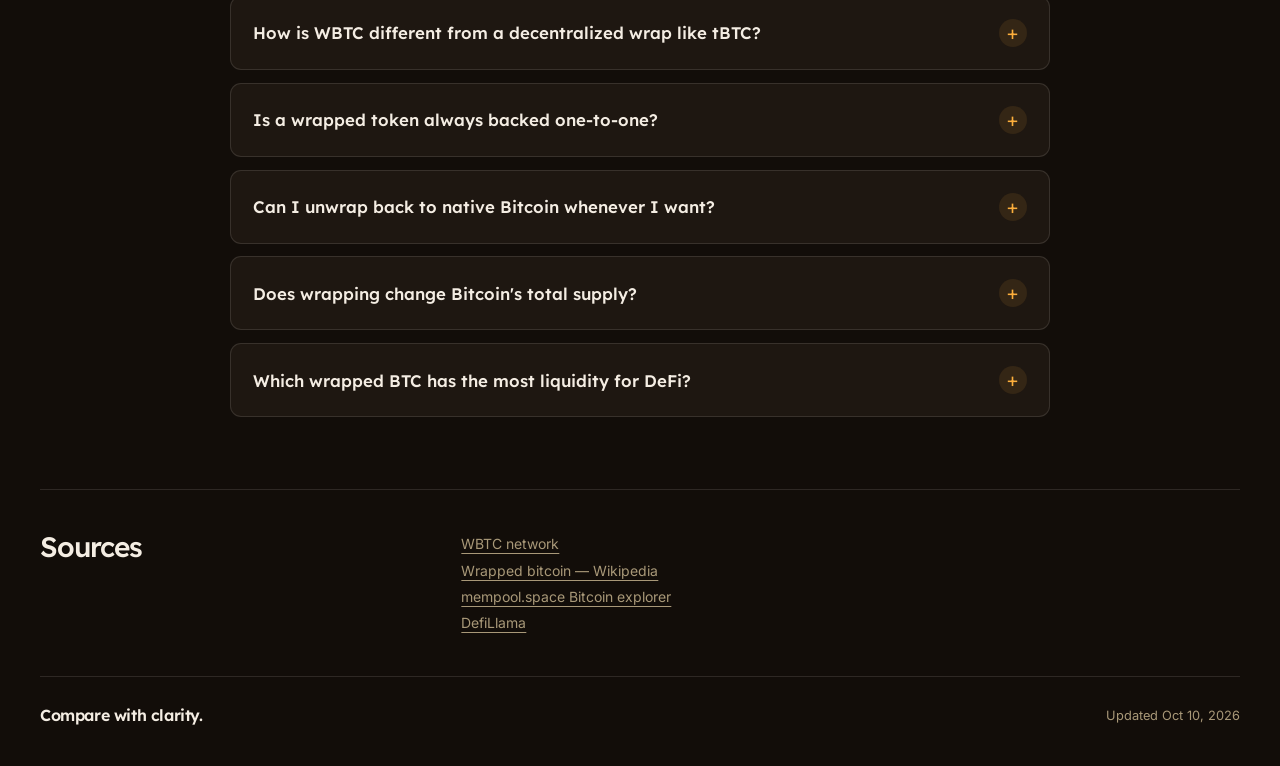
==== commit e55b83e7: "Compact hero; action-verb CTA (swap/bridge/stake)" ====
--- a/index.html
+++ b/index.html
@@ -137,7 +137,7 @@
 <div class="c0bc33a">
 <nav class="c2c49ec" aria-label="Main navigation">
 <a class="cec5d77" href="#hero"><span class="c82dac0" aria-hidden="true"><svg viewBox="0 0 24 24"><path d="M4 8h15m-4-4 4 4-4 4M20 16H5m4-4-4 4 4 4"/></svg></span>Compare</a>
-<div class="c38ee01"><a href="#facts">Key facts</a><a href="#guide">Guide</a><a href="#sources">Sources</a><a class="c4c842d" href="dashboard/">Open app ↗</a></div>
+<div class="c38ee01"><a href="#facts">Key facts</a><a href="#guide">Guide</a><a href="#sources">Sources</a><a class="c4c842d" href="dashboard/">Wrap ↗</a></div>
 </nav>
 <div class="cfc6a55"><nav class="ca14f2a" aria-label="Breadcrumb"><a href="dashboard/">Home</a> <span>/</span> <span>Wrapping</span> <span>/</span> <span>Wrap BTC</span></nav></div>
 <section class="c62ab65" id="hero" aria-labelledby="hero-title">
@@ -145,7 +145,7 @@
 <p class="cbb8ce2">Wrap & unwrap</p>
 <h1 id="hero-title">Wrap <em>BTC</em>.</h1>
 <p class="caf9632">To Wrap BTC is to lock native Bitcoin with a custodian or a decentralized vault and receive a matching token on Ethereum or another EVM chain, so Bitcoin's value can move through smart contracts that the Bitcoin network itself cannot run. Bitcoin has no general-purpose virtual machine, so it cannot be lent, pooled or swapped inside Ethereum's DeFi contracts in its native form — a wrapped token stands in for it, backed one-to-one by real BTC held in reserve. You pick a custodian or protocol, send BTC to its deposit address, and a token like WBTC or tBTC appears in your wallet at the same value, ready to unwrap back to native Bitcoin whenever you choose.</p>
-<a class="c7ee039" href="dashboard/">Open app <svg viewBox="0 0 24 24" aria-hidden="true"><path d="M5 12h14m-6-6 6 6-6 6"/></svg></a>
+<a class="c7ee039" href="dashboard/">Wrap <svg viewBox="0 0 24 24" aria-hidden="true"><path d="M5 12h14m-6-6 6 6-6 6"/></svg></a>
 <p class="cb781ff"><svg viewBox="0 0 24 24" aria-hidden="true"><path d="m5 12 4 4L19 6"/></svg>Explore fees and timing below</p>
 </div>
 <aside class="c39b8bf" aria-labelledby="estimator-title">
@@ -168,7 +168,7 @@
 <div><span class="cd91c3b">Estimated time</span><output class="c090f33" id="time" for="amount">—</output></div>
 </div>
 </div>
-<a class="c7ee039" href="dashboard/">Continue <svg viewBox="0 0 24 24" aria-hidden="true"><path d="M5 12h14m-6-6 6 6-6 6"/></svg></a>
+<a class="c7ee039" href="dashboard/">Wrap <svg viewBox="0 0 24 24" aria-hidden="true"><path d="M5 12h14m-6-6 6 6-6 6"/></svg></a>
 <details class="c93b119"><summary>How the estimate is calculated</summary><p>Fee = 0.5 units + 0.35% of the amount, rounded to 2 decimals. Amount received = amount − fee. Time = 2 minutes + 1 minute per 10,000 units, rounded up.</p></details>
 <noscript><p class="cee359b">Enable JavaScript to calculate fees and timing.</p></noscript>
 </div>
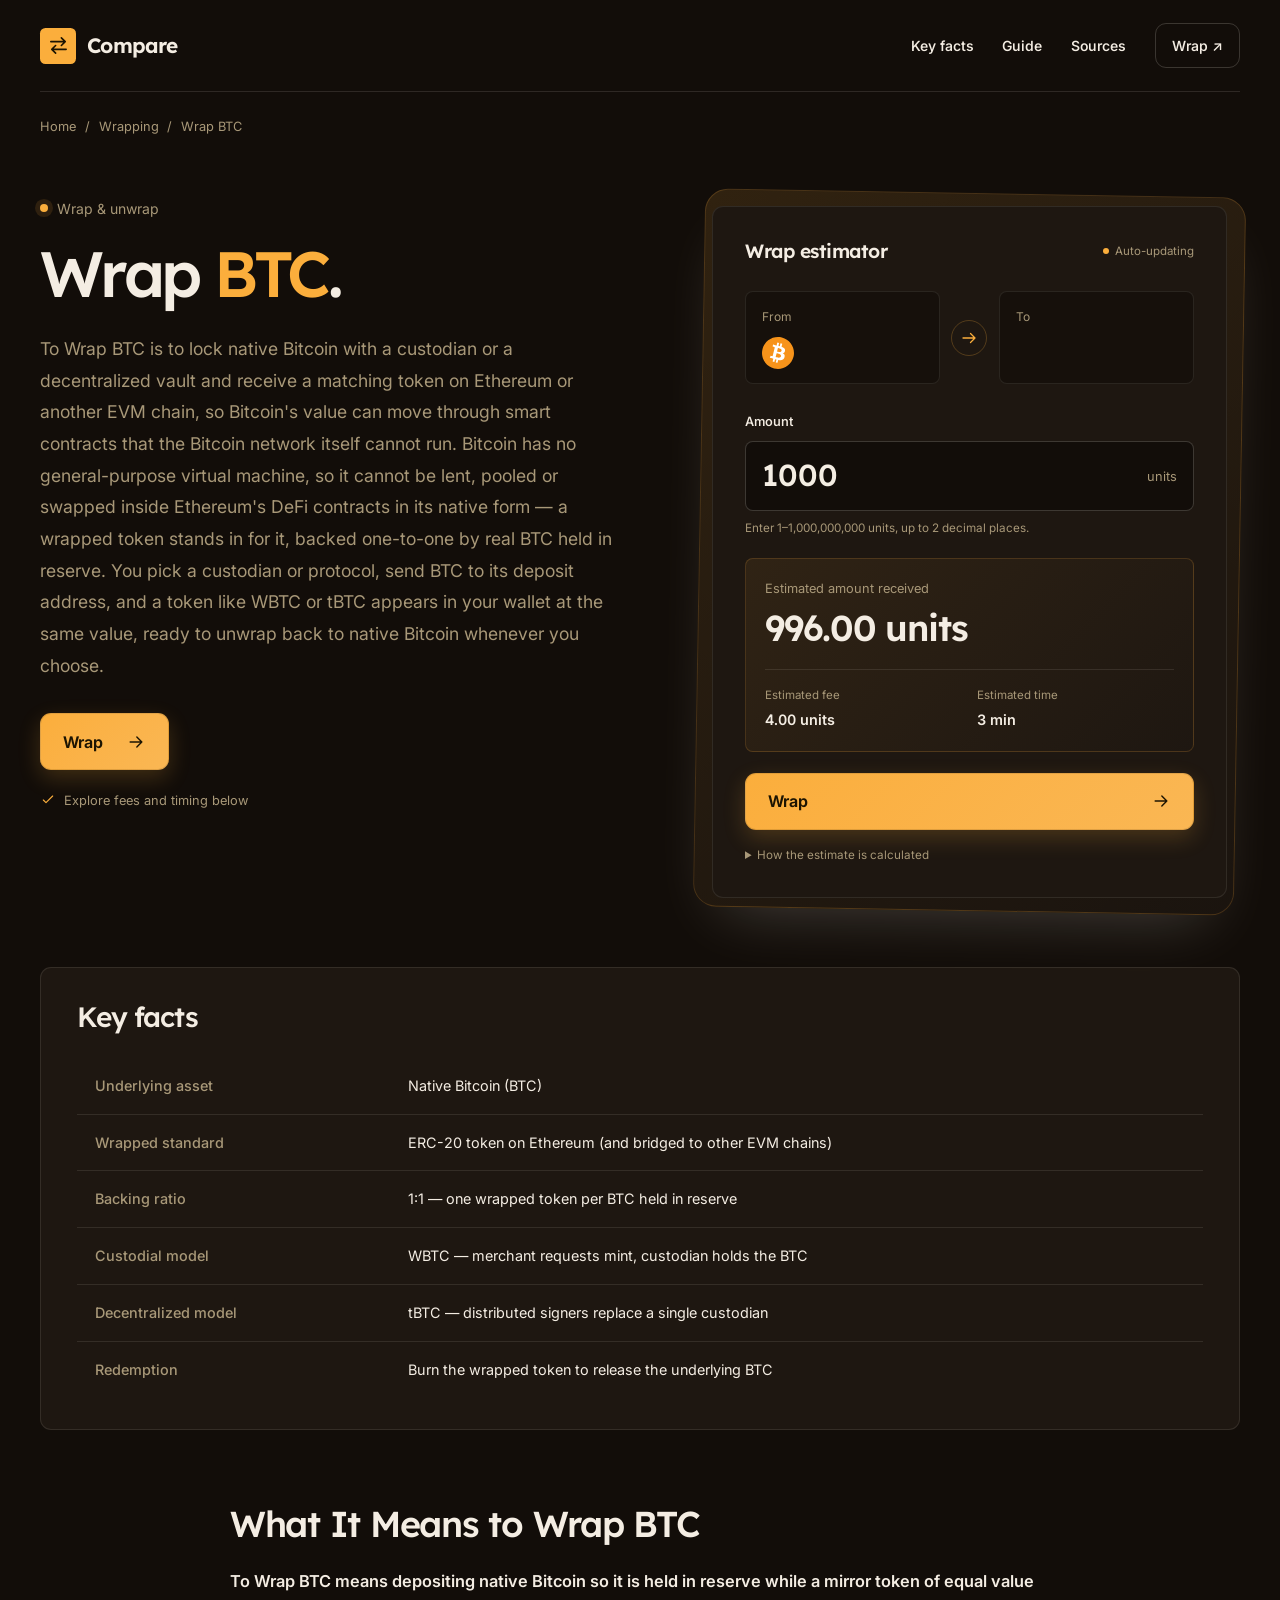
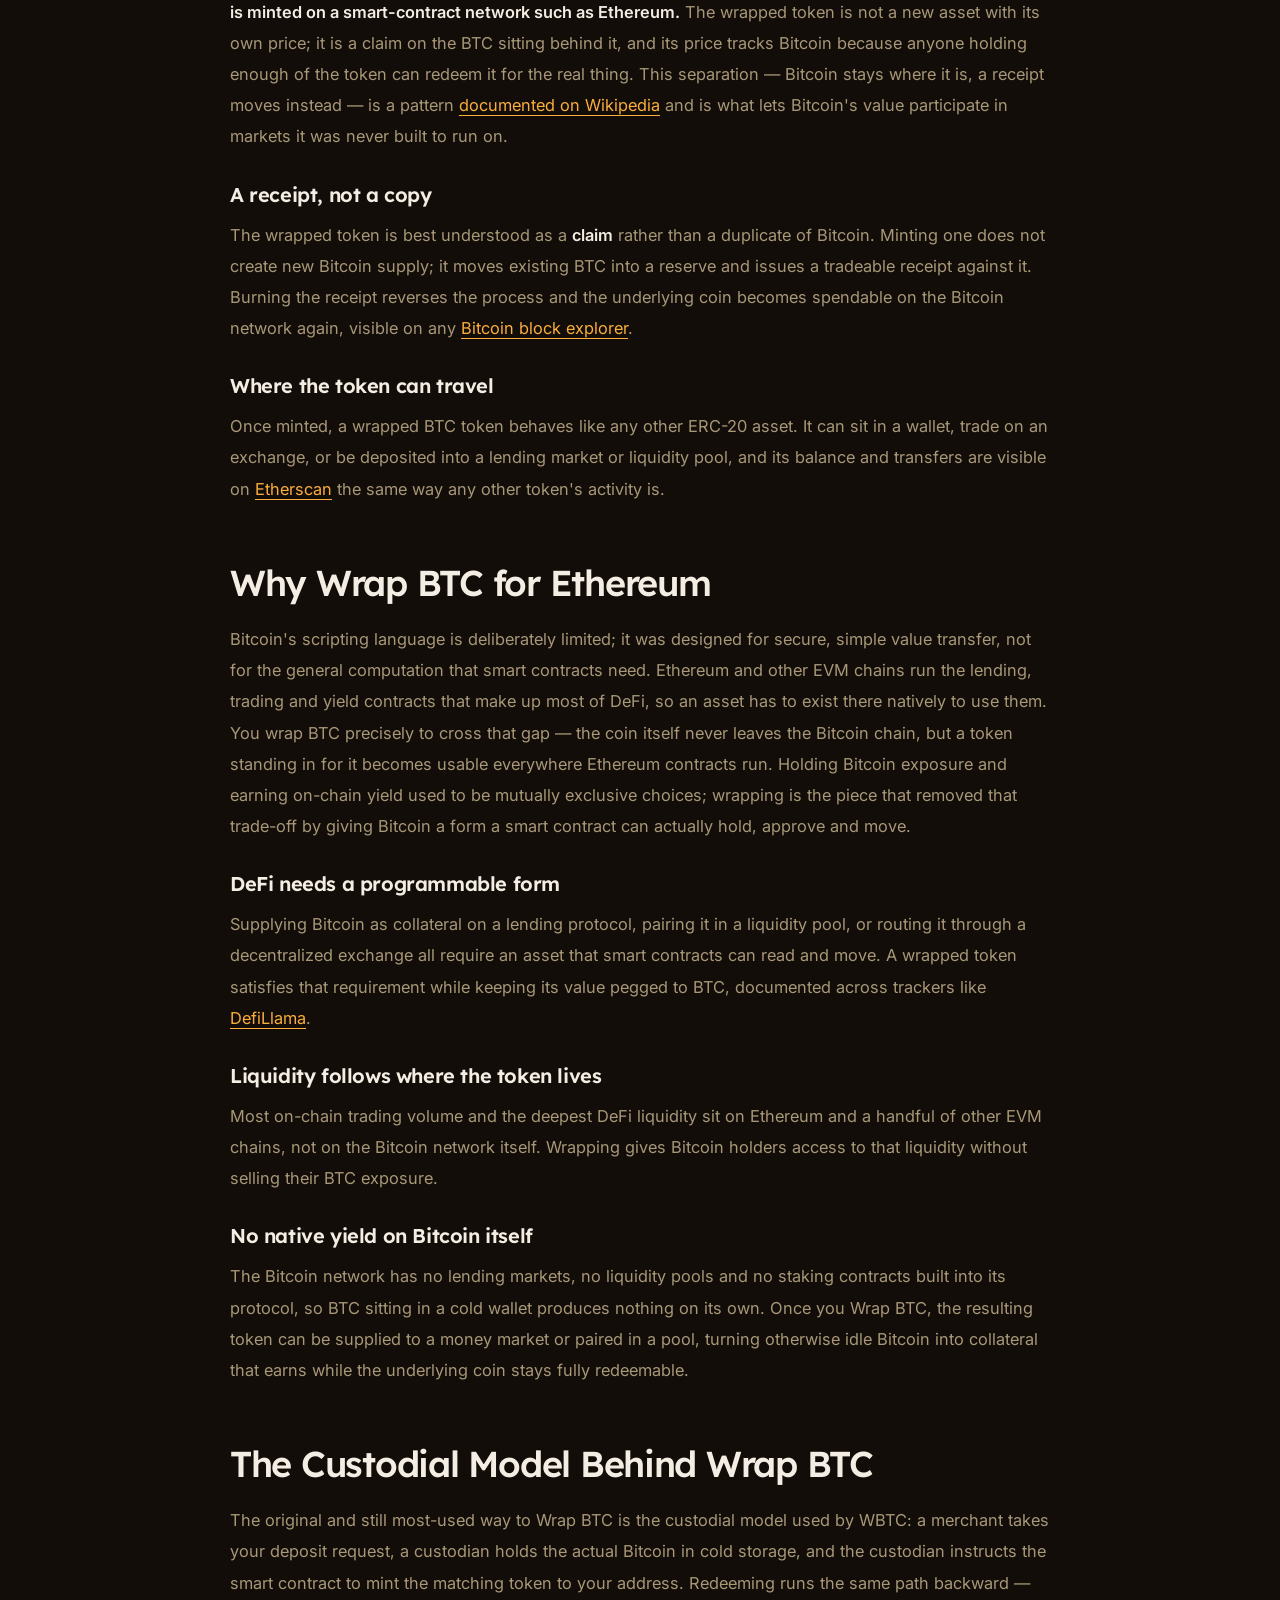
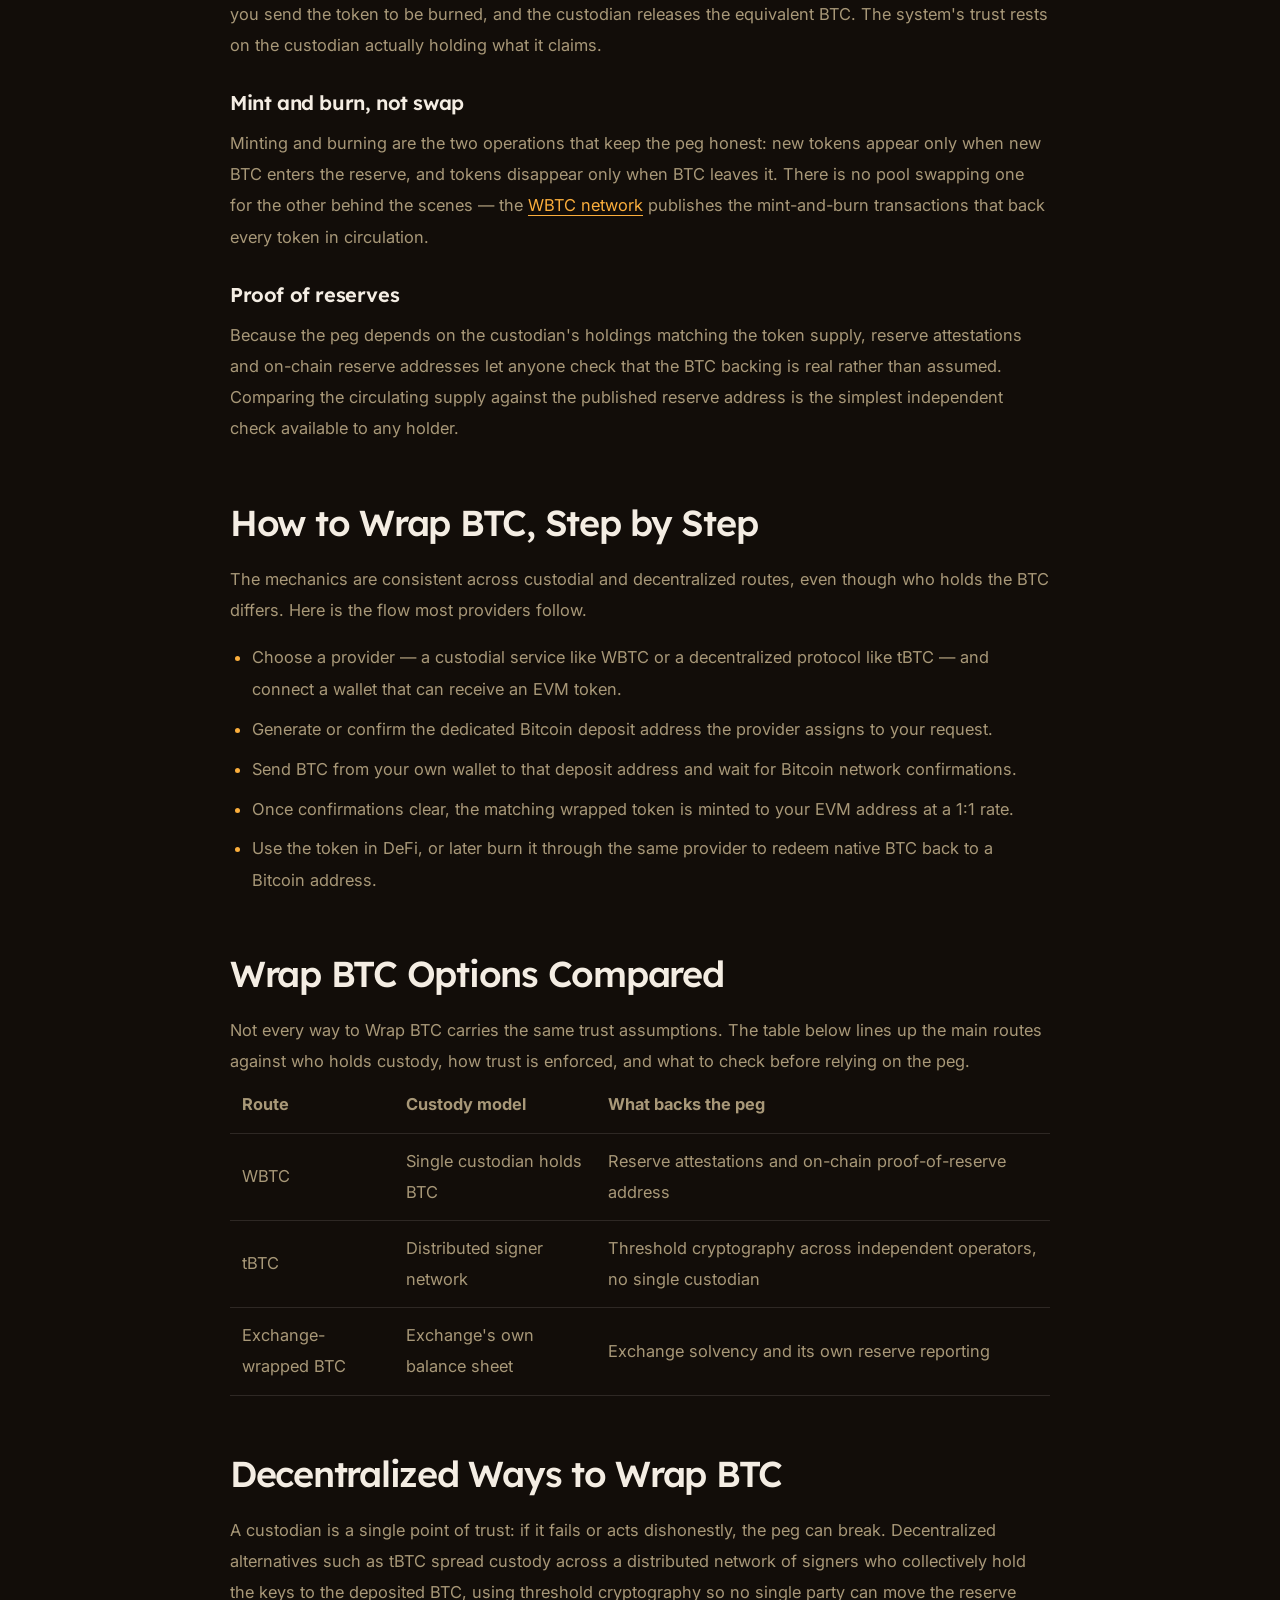
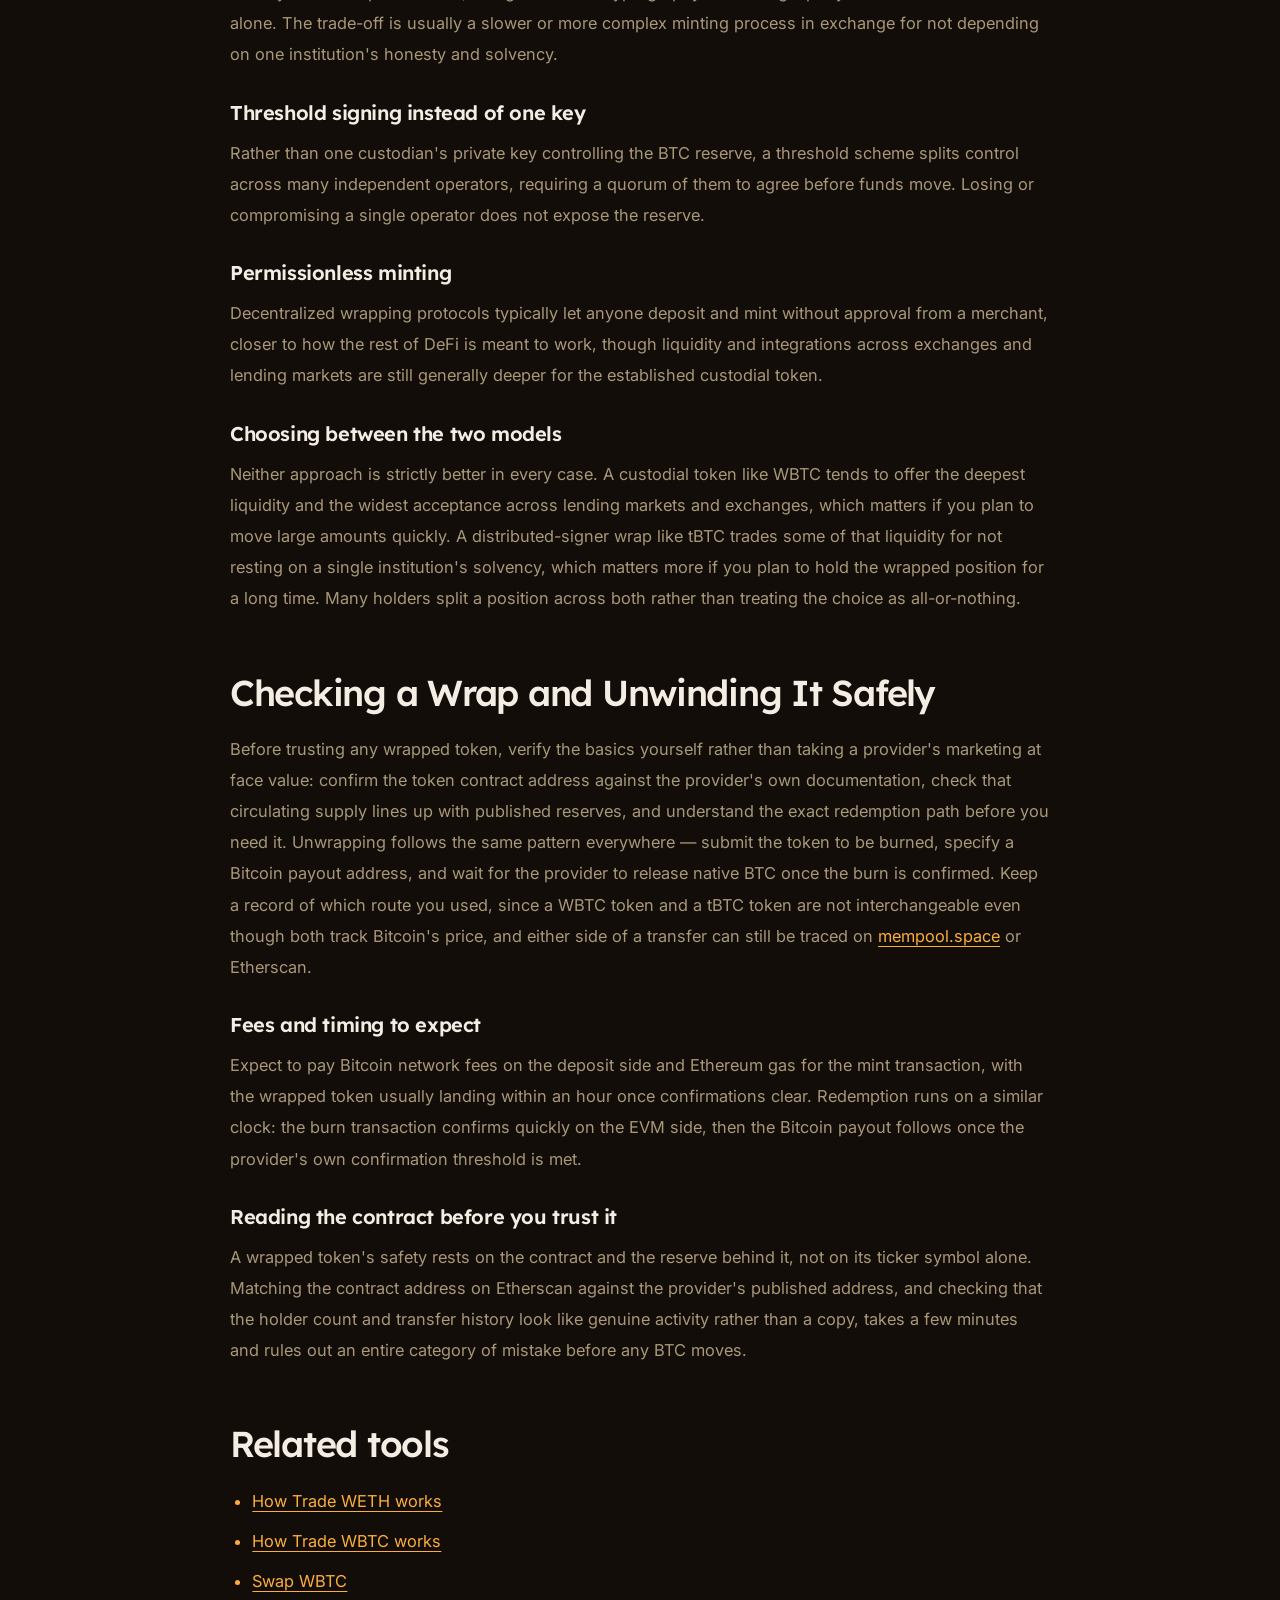
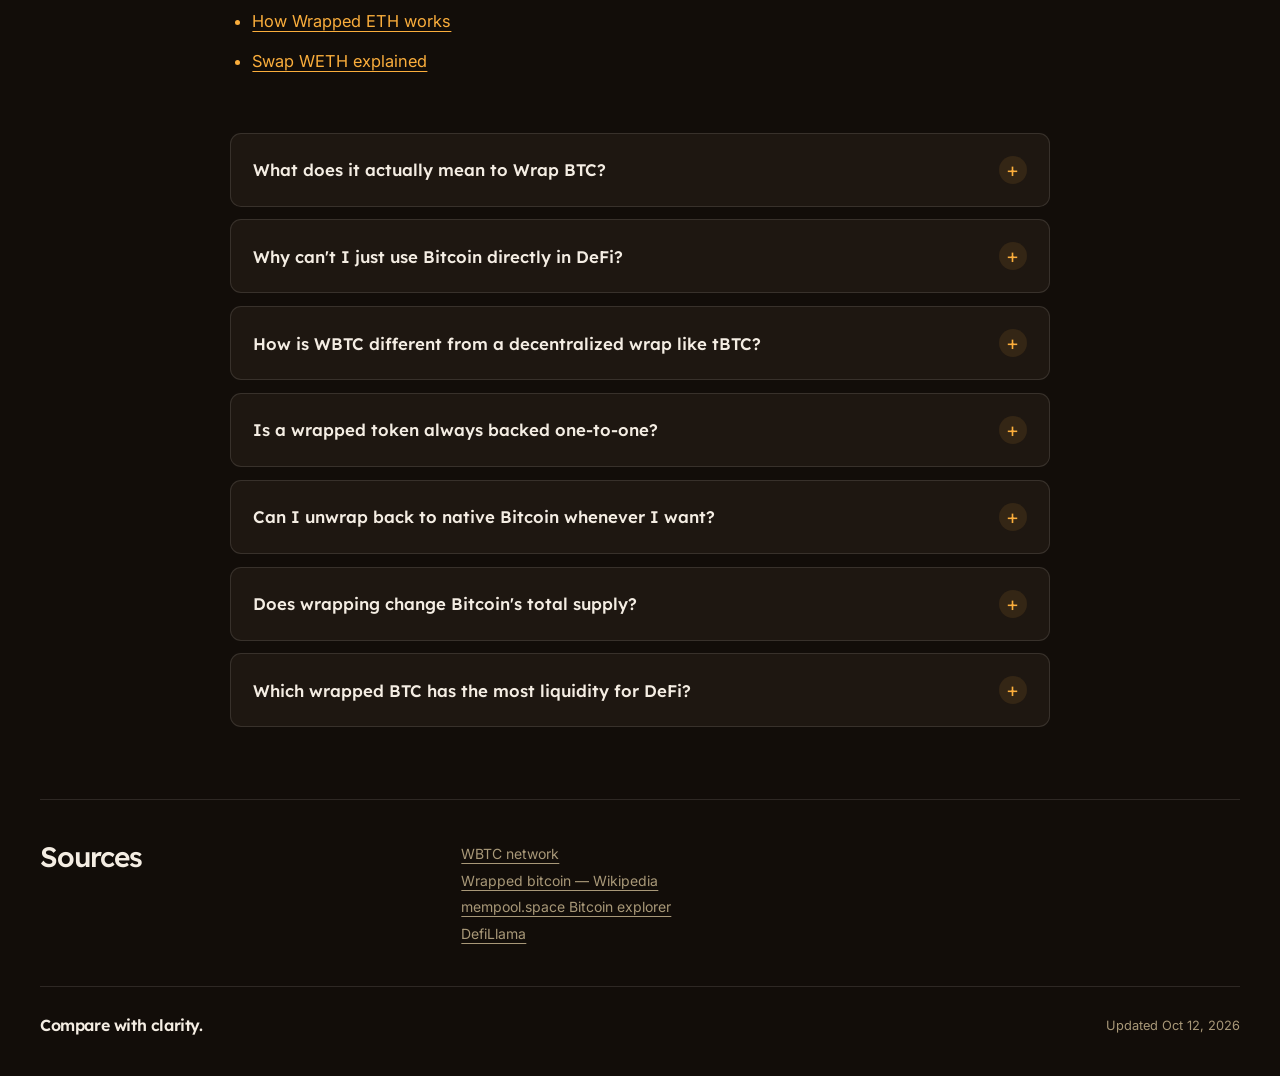
==== commit 645b4253: "Internal network interlinking (Related block, dofollow)" ====
--- a/index.html
+++ b/index.html
@@ -13,7 +13,7 @@
 <meta name="twitter:card" content="summary_large_image">
 <meta name="twitter:title" content="Wrap BTC">
 <link rel="preconnect" href="https://fonts.googleapis.com"><link rel="preconnect" href="https://fonts.gstatic.com" crossorigin><link rel="stylesheet" href="https://fonts.googleapis.com/css2?family=Inter:wght@400;500;600;700&family=Lexend:wght@500;600;700&display=swap">
-<script type="application/ld+json">{"@context": "https://schema.org", "@graph": [{"@type": "WebSite", "@id": "https://wrap-btc.github.io/#website", "url": "https://wrap-btc.github.io/", "name": "Wrap BTC — Turn Bitcoin into an Ethereum-Usable Token"}, {"@type": "WebPage", "@id": "https://wrap-btc.github.io/#webpage", "url": "https://wrap-btc.github.io/", "name": "Wrap BTC — Turn Bitcoin into an Ethereum-Usable Token", "isPartOf": {"@id": "https://wrap-btc.github.io/#website"}, "description": "Wrap BTC to move Bitcoin's value onto Ethereum and other EVM chains as a 1:1-backed token. See how the custodial WBTC model and decentralized alternatives like tBTC mint, redeem and prove their reserves.", "datePublished": "2026-10-10", "dateModified": "2026-10-10"}, {"@type": "SoftwareApplication", "name": "Wrap BTC", "applicationCategory": "FinanceApplication", "operatingSystem": "Web", "offers": {"@type": "Offer", "price": "0", "priceCurrency": "USD"}}, {"@type": "BreadcrumbList", "itemListElement": [{"@type": "ListItem", "position": 1, "name": "Home", "item": "https://wrap-btc.github.io/"}, {"@type": "ListItem", "position": 2, "name": "Wrapping"}, {"@type": "ListItem", "position": 3, "name": "Wrap BTC"}]}, {"@type": "FAQPage", "mainEntity": [{"@type": "Question", "name": "What does it actually mean to Wrap BTC?", "acceptedAnswer": {"@type": "Answer", "text": "It means depositing native Bitcoin so it is held in reserve while a matching token is minted on Ethereum or another EVM chain. The token is a claim on that BTC, not a separate asset, and burning it releases the original coin."}}, {"@type": "Question", "name": "Why can't I just use Bitcoin directly in DeFi?", "acceptedAnswer": {"@type": "Answer", "text": "Bitcoin's scripting language does not support the general computation smart contracts need, so lending markets, liquidity pools and decentralized exchanges on Ethereum cannot read or move native BTC. A wrapped token gives Bitcoin a form those contracts can interact with."}}, {"@type": "Question", "name": "How is WBTC different from a decentralized wrap like tBTC?", "acceptedAnswer": {"@type": "Answer", "text": "WBTC uses a single custodian that holds the BTC reserve and publishes attestations proving it. tBTC spreads custody across a distributed network of signers using threshold cryptography, so no single party controls the deposited Bitcoin."}}, {"@type": "Question", "name": "Is a wrapped token always backed one-to-one?", "acceptedAnswer": {"@type": "Answer", "text": "That is the design goal of every major wrap, and it is what keeps the token's price tracking Bitcoin's. You can check the backing yourself by comparing circulating token supply against the provider's published reserve address."}}, {"@type": "Question", "name": "Can I unwrap back to native Bitcoin whenever I want?", "acceptedAnswer": {"@type": "Answer", "text": "Yes, that is the point of the mint-and-burn design. You submit the wrapped token to be burned, provide a Bitcoin payout address, and the provider releases the equivalent BTC once the burn is confirmed."}}, {"@type": "Question", "name": "Does wrapping change Bitcoin's total supply?", "acceptedAnswer": {"@type": "Answer", "text": "No. Wrapping moves existing BTC into a reserve and issues a receipt against it; it does not create new Bitcoin. Unwrapping simply returns that same BTC to circulation on its own network."}}, {"@type": "Question", "name": "Which wrapped BTC has the most liquidity for DeFi?", "acceptedAnswer": {"@type": "Answer", "text": "WBTC remains the most widely integrated across lending markets, exchanges and liquidity pools, which is visible in trackers like DefiLlama, though decentralized alternatives are growing as more protocols add support for them."}}]}]}</script>
+<script type="application/ld+json">{"@context": "https://schema.org", "@graph": [{"@type": "WebSite", "@id": "https://wrap-btc.github.io/#website", "url": "https://wrap-btc.github.io/", "name": "Wrap BTC — Turn Bitcoin into an Ethereum-Usable Token"}, {"@type": "WebPage", "@id": "https://wrap-btc.github.io/#webpage", "url": "https://wrap-btc.github.io/", "name": "Wrap BTC — Turn Bitcoin into an Ethereum-Usable Token", "isPartOf": {"@id": "https://wrap-btc.github.io/#website"}, "description": "Wrap BTC to move Bitcoin's value onto Ethereum and other EVM chains as a 1:1-backed token. See how the custodial WBTC model and decentralized alternatives like tBTC mint, redeem and prove their reserves.", "datePublished": "2026-10-12", "dateModified": "2026-10-12"}, {"@type": "SoftwareApplication", "name": "Wrap BTC", "applicationCategory": "FinanceApplication", "operatingSystem": "Web", "offers": {"@type": "Offer", "price": "0", "priceCurrency": "USD"}}, {"@type": "BreadcrumbList", "itemListElement": [{"@type": "ListItem", "position": 1, "name": "Home", "item": "https://wrap-btc.github.io/"}, {"@type": "ListItem", "position": 2, "name": "Wrapping"}, {"@type": "ListItem", "position": 3, "name": "Wrap BTC"}]}, {"@type": "FAQPage", "mainEntity": [{"@type": "Question", "name": "What does it actually mean to Wrap BTC?", "acceptedAnswer": {"@type": "Answer", "text": "It means depositing native Bitcoin so it is held in reserve while a matching token is minted on Ethereum or another EVM chain. The token is a claim on that BTC, not a separate asset, and burning it releases the original coin."}}, {"@type": "Question", "name": "Why can't I just use Bitcoin directly in DeFi?", "acceptedAnswer": {"@type": "Answer", "text": "Bitcoin's scripting language does not support the general computation smart contracts need, so lending markets, liquidity pools and decentralized exchanges on Ethereum cannot read or move native BTC. A wrapped token gives Bitcoin a form those contracts can interact with."}}, {"@type": "Question", "name": "How is WBTC different from a decentralized wrap like tBTC?", "acceptedAnswer": {"@type": "Answer", "text": "WBTC uses a single custodian that holds the BTC reserve and publishes attestations proving it. tBTC spreads custody across a distributed network of signers using threshold cryptography, so no single party controls the deposited Bitcoin."}}, {"@type": "Question", "name": "Is a wrapped token always backed one-to-one?", "acceptedAnswer": {"@type": "Answer", "text": "That is the design goal of every major wrap, and it is what keeps the token's price tracking Bitcoin's. You can check the backing yourself by comparing circulating token supply against the provider's published reserve address."}}, {"@type": "Question", "name": "Can I unwrap back to native Bitcoin whenever I want?", "acceptedAnswer": {"@type": "Answer", "text": "Yes, that is the point of the mint-and-burn design. You submit the wrapped token to be burned, provide a Bitcoin payout address, and the provider releases the equivalent BTC once the burn is confirmed."}}, {"@type": "Question", "name": "Does wrapping change Bitcoin's total supply?", "acceptedAnswer": {"@type": "Answer", "text": "No. Wrapping moves existing BTC into a reserve and issues a receipt against it; it does not create new Bitcoin. Unwrapping simply returns that same BTC to circulation on its own network."}}, {"@type": "Question", "name": "Which wrapped BTC has the most liquidity for DeFi?", "acceptedAnswer": {"@type": "Answer", "text": "WBTC remains the most widely integrated across lending markets, exchanges and liquidity pools, which is visible in trackers like DefiLlama, though decentralized alternatives are growing as more protocols add support for them."}}]}]}</script>
 <style>
 :root{--bg:#120D09;--surface:#1E1711;--text:#F4EDE3;--muted:#A89878;--accent:#FBAE3C;--accent-ink:#1C1402;--radius:11px;--display:"Lexend";--body:"Inter"}
 *{box-sizing:border-box}
@@ -186,7 +186,7 @@
 <section class="c70e335"><h2 class="cb2b98c">How to Wrap BTC, Step by Step</h2><div class="c45e5fc">The mechanics are consistent across custodial and decentralized routes, even though who holds the BTC differs. Here is the flow most providers follow.<ul><li>Choose a provider — a custodial service like WBTC or a decentralized protocol like tBTC — and connect a wallet that can receive an EVM token.</li><li>Generate or confirm the dedicated Bitcoin deposit address the provider assigns to your request.</li><li>Send BTC from your own wallet to that deposit address and wait for Bitcoin network confirmations.</li><li>Once confirmations clear, the matching wrapped token is minted to your EVM address at a 1:1 rate.</li><li>Use the token in DeFi, or later burn it through the same provider to redeem native BTC back to a Bitcoin address.</li></ul></div></section>
 <section class="c70e335"><h2 class="cb2b98c">Wrap BTC Options Compared</h2><div class="c45e5fc">Not every way to Wrap BTC carries the same trust assumptions. The table below lines up the main routes against who holds custody, how trust is enforced, and what to check before relying on the peg.<table><thead><tr><th>Route</th><th>Custody model</th><th>What backs the peg</th></tr></thead><tbody><tr><td>WBTC</td><td>Single custodian holds BTC</td><td>Reserve attestations and on-chain proof-of-reserve address</td></tr><tr><td>tBTC</td><td>Distributed signer network</td><td>Threshold cryptography across independent operators, no single custodian</td></tr><tr><td>Exchange-wrapped BTC</td><td>Exchange's own balance sheet</td><td>Exchange solvency and its own reserve reporting</td></tr></tbody></table></div></section>
 <section class="c70e335"><h2 class="cb2b98c">Decentralized Ways to Wrap BTC</h2><div class="c45e5fc">A custodian is a single point of trust: if it fails or acts dishonestly, the peg can break. Decentralized alternatives such as tBTC spread custody across a distributed network of signers who collectively hold the keys to the deposited BTC, using threshold cryptography so no single party can move the reserve alone. The trade-off is usually a slower or more complex minting process in exchange for not depending on one institution's honesty and solvency.<h3>Threshold signing instead of one key</h3>Rather than one custodian's private key controlling the BTC reserve, a threshold scheme splits control across many independent operators, requiring a quorum of them to agree before funds move. Losing or compromising a single operator does not expose the reserve.<h3>Permissionless minting</h3>Decentralized wrapping protocols typically let anyone deposit and mint without approval from a merchant, closer to how the rest of DeFi is meant to work, though liquidity and integrations across exchanges and lending markets are still generally deeper for the established custodial token.<h3>Choosing between the two models</h3>Neither approach is strictly better in every case. A custodial token like WBTC tends to offer the deepest liquidity and the widest acceptance across lending markets and exchanges, which matters if you plan to move large amounts quickly. A distributed-signer wrap like tBTC trades some of that liquidity for not resting on a single institution's solvency, which matters more if you plan to hold the wrapped position for a long time. Many holders split a position across both rather than treating the choice as all-or-nothing.</div></section>
-<section class="c70e335"><h2 class="cb2b98c">Checking a Wrap and Unwinding It Safely</h2><div class="c45e5fc">Before trusting any wrapped token, verify the basics yourself rather than taking a provider's marketing at face value: confirm the token contract address against the provider's own documentation, check that circulating supply lines up with published reserves, and understand the exact redemption path before you need it. Unwrapping follows the same pattern everywhere — submit the token to be burned, specify a Bitcoin payout address, and wait for the provider to release native BTC once the burn is confirmed. Keep a record of which route you used, since a WBTC token and a tBTC token are not interchangeable even though both track Bitcoin's price, and either side of a transfer can still be traced on <a href="https://mempool.space/" rel="nofollow noopener" target="_blank">mempool.space</a> or Etherscan.<h3>Fees and timing to expect</h3>Expect to pay Bitcoin network fees on the deposit side and Ethereum gas for the mint transaction, with the wrapped token usually landing within an hour once confirmations clear. Redemption runs on a similar clock: the burn transaction confirms quickly on the EVM side, then the Bitcoin payout follows once the provider's own confirmation threshold is met.<h3>Reading the contract before you trust it</h3>A wrapped token's safety rests on the contract and the reserve behind it, not on its ticker symbol alone. Matching the contract address on Etherscan against the provider's published address, and checking that the holder count and transfer history look like genuine activity rather than a copy, takes a few minutes and rules out an entire category of mistake before any BTC moves.</div></section><details class="cece771"><summary class="c9ca77b">What does it actually mean to Wrap BTC?</summary><div class="cfff26a">It means depositing native Bitcoin so it is held in reserve while a matching token is minted on Ethereum or another EVM chain. The token is a claim on that BTC, not a separate asset, and burning it releases the original coin.</div></details>
+<section class="c70e335"><h2 class="cb2b98c">Checking a Wrap and Unwinding It Safely</h2><div class="c45e5fc">Before trusting any wrapped token, verify the basics yourself rather than taking a provider's marketing at face value: confirm the token contract address against the provider's own documentation, check that circulating supply lines up with published reserves, and understand the exact redemption path before you need it. Unwrapping follows the same pattern everywhere — submit the token to be burned, specify a Bitcoin payout address, and wait for the provider to release native BTC once the burn is confirmed. Keep a record of which route you used, since a WBTC token and a tBTC token are not interchangeable even though both track Bitcoin's price, and either side of a transfer can still be traced on <a href="https://mempool.space/" rel="nofollow noopener" target="_blank">mempool.space</a> or Etherscan.<h3>Fees and timing to expect</h3>Expect to pay Bitcoin network fees on the deposit side and Ethereum gas for the mint transaction, with the wrapped token usually landing within an hour once confirmations clear. Redemption runs on a similar clock: the burn transaction confirms quickly on the EVM side, then the Bitcoin payout follows once the provider's own confirmation threshold is met.<h3>Reading the contract before you trust it</h3>A wrapped token's safety rests on the contract and the reserve behind it, not on its ticker symbol alone. Matching the contract address on Etherscan against the provider's published address, and checking that the holder count and transfer history look like genuine activity rather than a copy, takes a few minutes and rules out an entire category of mistake before any BTC moves.</div></section><section class="c70e335 c8826cc" id="related"><h2 class="cb2b98c">Related tools</h2><div class="c45e5fc"><ul><li><a href="https://trade-weth.github.io/">How Trade WETH works</a></li><li><a href="https://trade-wbtc.github.io/">How Trade WBTC works</a></li><li><a href="https://swap-wbtc.github.io/">Swap WBTC</a></li><li><a href="https://wrapped-eth.github.io/">How Wrapped ETH works</a></li><li><a href="https://swap-weth.github.io/">Swap WETH explained</a></li></ul></div></section><details class="cece771"><summary class="c9ca77b">What does it actually mean to Wrap BTC?</summary><div class="cfff26a">It means depositing native Bitcoin so it is held in reserve while a matching token is minted on Ethereum or another EVM chain. The token is a claim on that BTC, not a separate asset, and burning it releases the original coin.</div></details>
 <details class="cece771"><summary class="c9ca77b">Why can't I just use Bitcoin directly in DeFi?</summary><div class="cfff26a">Bitcoin's scripting language does not support the general computation smart contracts need, so lending markets, liquidity pools and decentralized exchanges on Ethereum cannot read or move native BTC. A wrapped token gives Bitcoin a form those contracts can interact with.</div></details>
 <details class="cece771"><summary class="c9ca77b">How is WBTC different from a decentralized wrap like tBTC?</summary><div class="cfff26a">WBTC uses a single custodian that holds the BTC reserve and publishes attestations proving it. tBTC spreads custody across a distributed network of signers using threshold cryptography, so no single party controls the deposited Bitcoin.</div></details>
 <details class="cece771"><summary class="c9ca77b">Is a wrapped token always backed one-to-one?</summary><div class="cfff26a">That is the design goal of every major wrap, and it is what keeps the token's price tracking Bitcoin's. You can check the backing yourself by comparing circulating token supply against the provider's published reserve address.</div></details>
@@ -197,7 +197,7 @@
 <li><a class="cba2cd4" href="https://en.wikipedia.org/wiki/Wrapped_bitcoin" rel="nofollow noopener" target="_blank">Wrapped bitcoin — Wikipedia</a></li>
 <li><a class="cba2cd4" href="https://mempool.space/" rel="nofollow noopener" target="_blank">mempool.space Bitcoin explorer</a></li>
 <li><a class="cba2cd4" href="https://defillama.com/" rel="nofollow noopener" target="_blank">DefiLlama</a></li></ul></div></section>
-<footer class="c6342db"><span class="c90aa5b">Compare with clarity.</span><p class="cada7fd">Updated Oct 10, 2026</p></footer>
+<footer class="c6342db"><span class="c90aa5b">Compare with clarity.</span><p class="cada7fd">Updated Oct 12, 2026</p></footer>
 </div>
 <script>
 (() => {
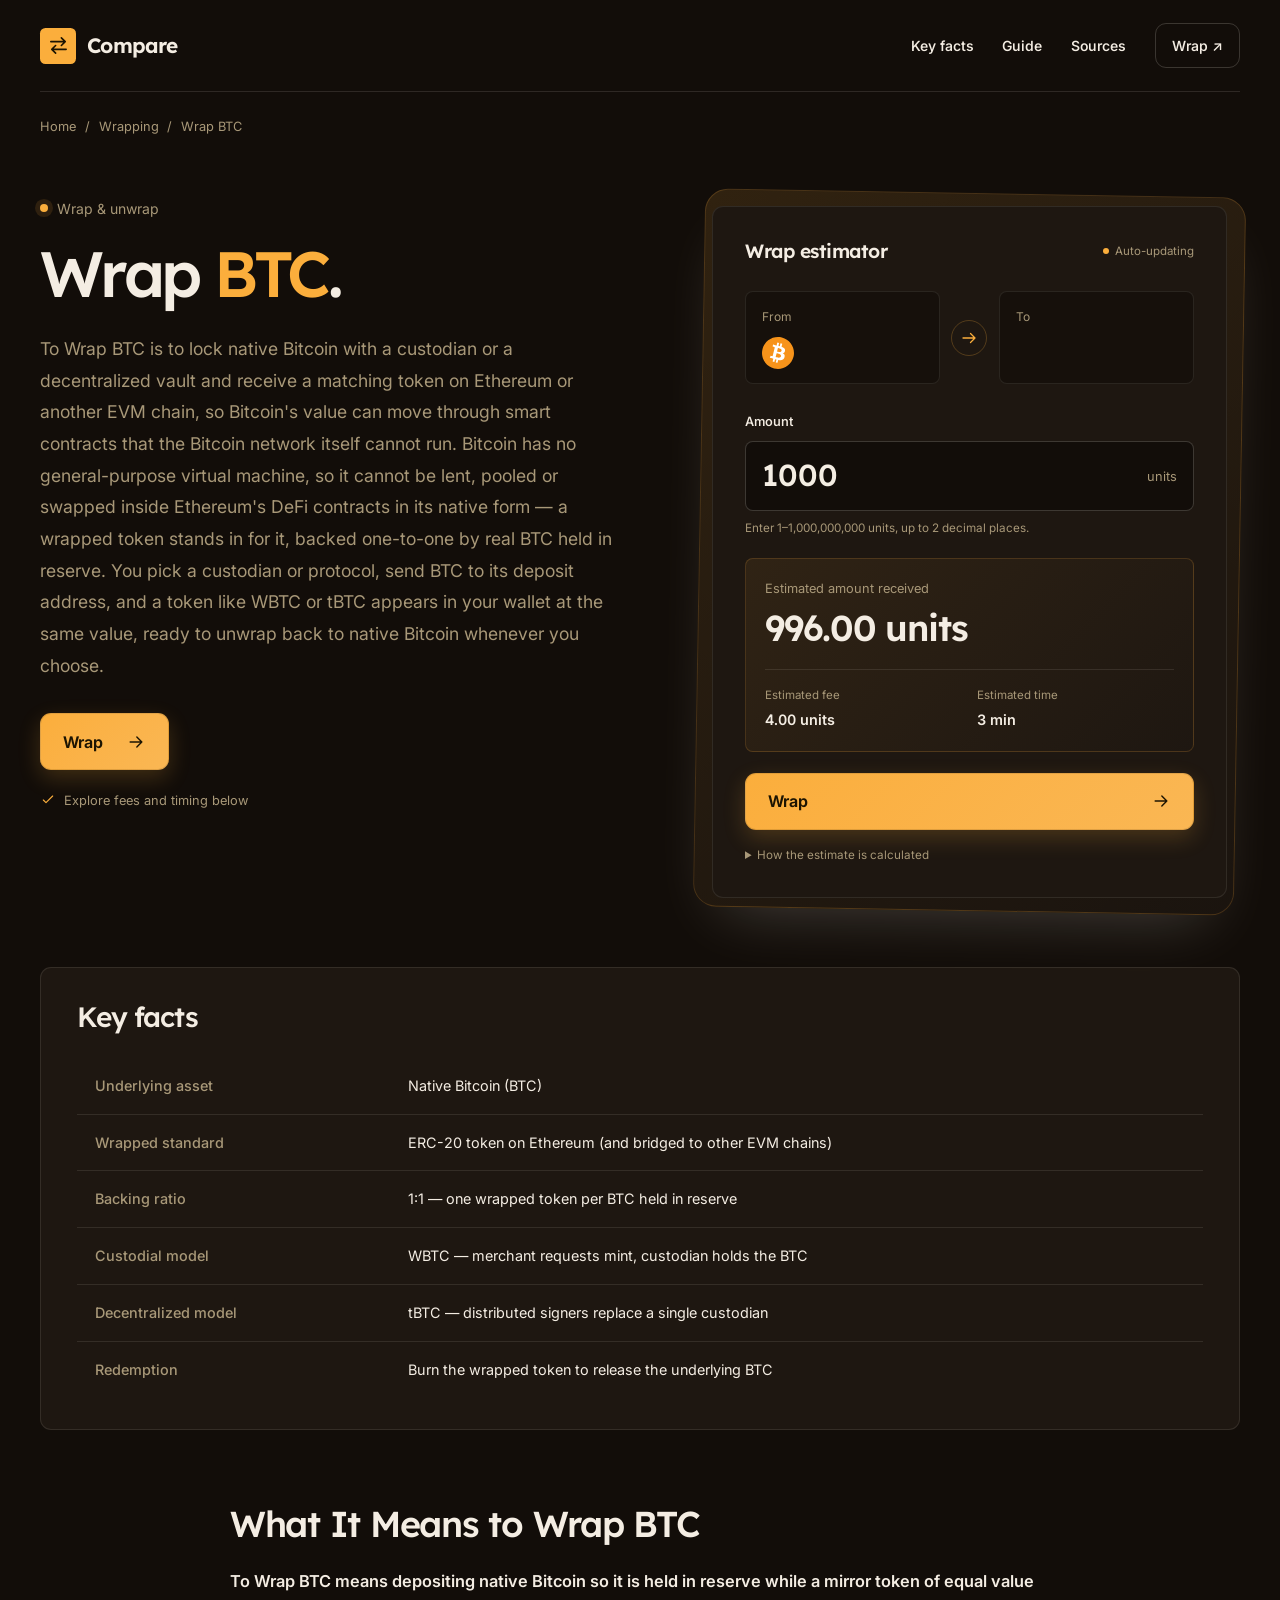
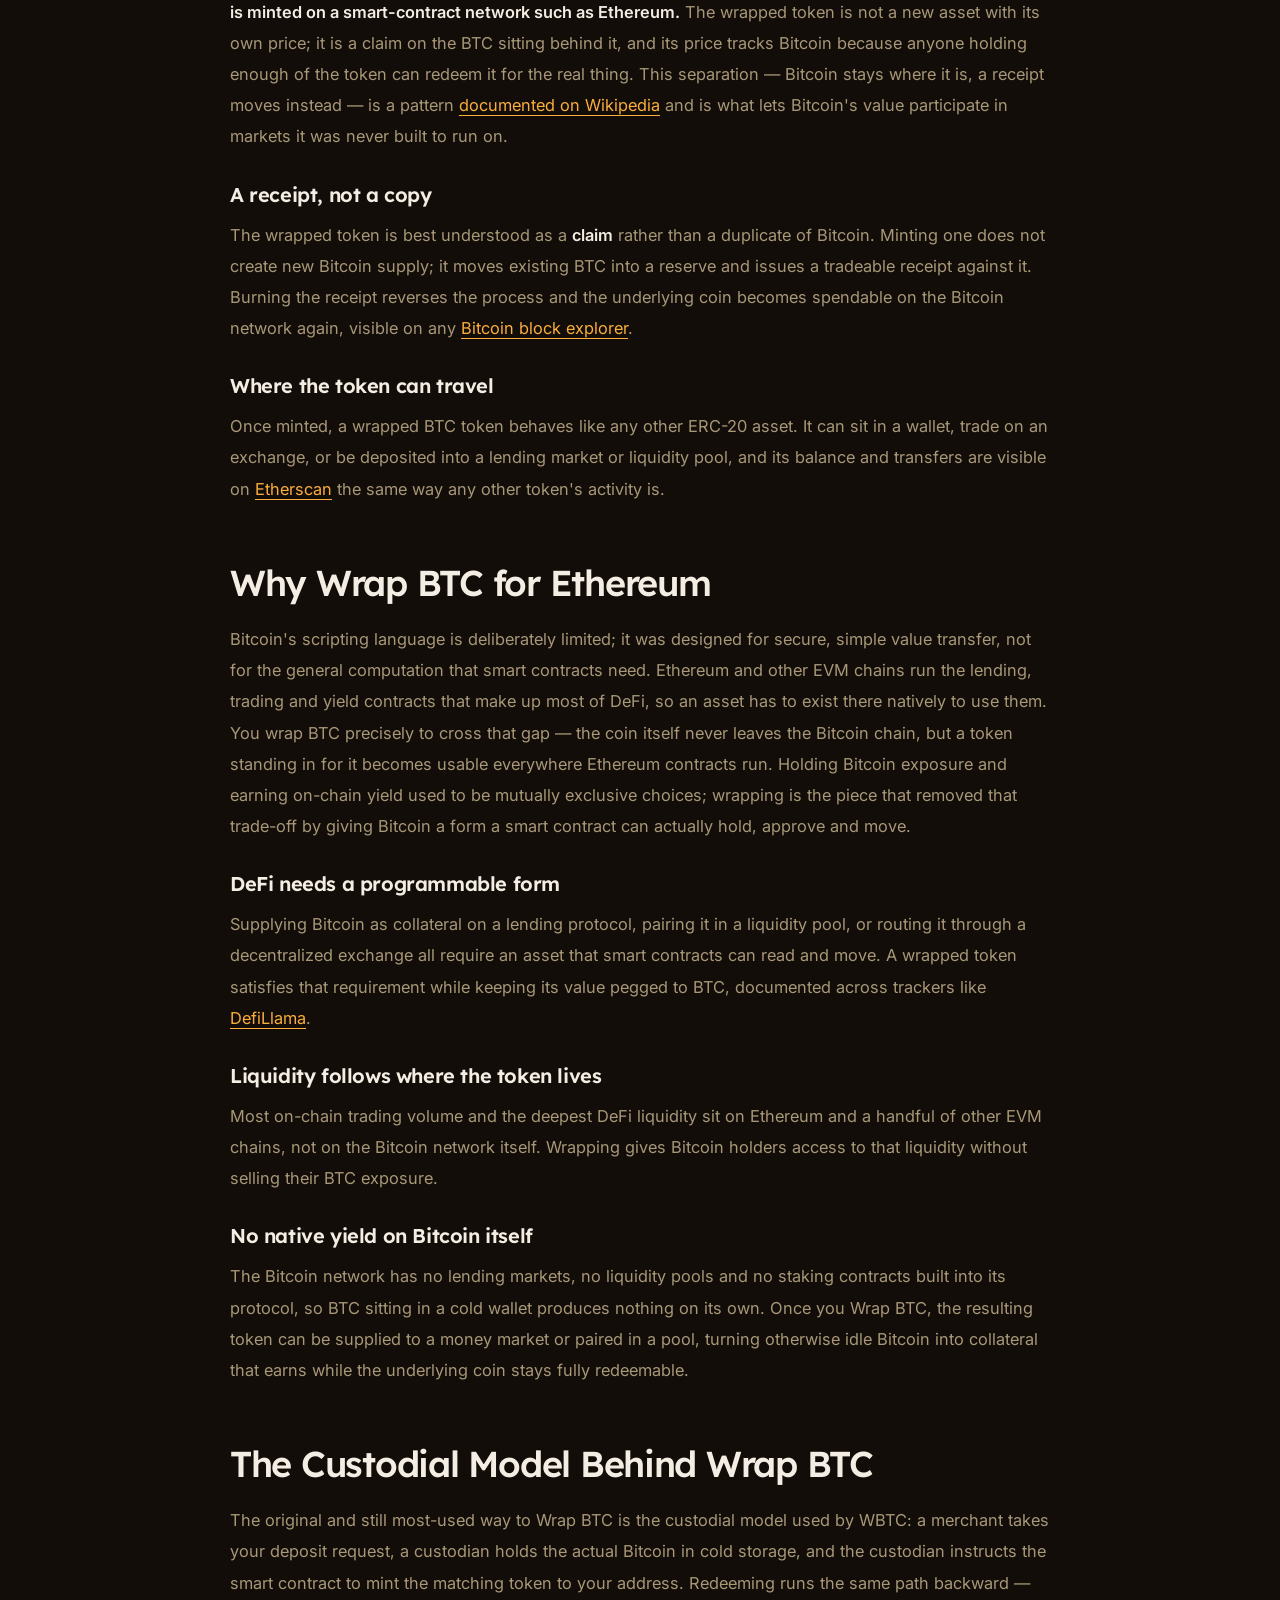
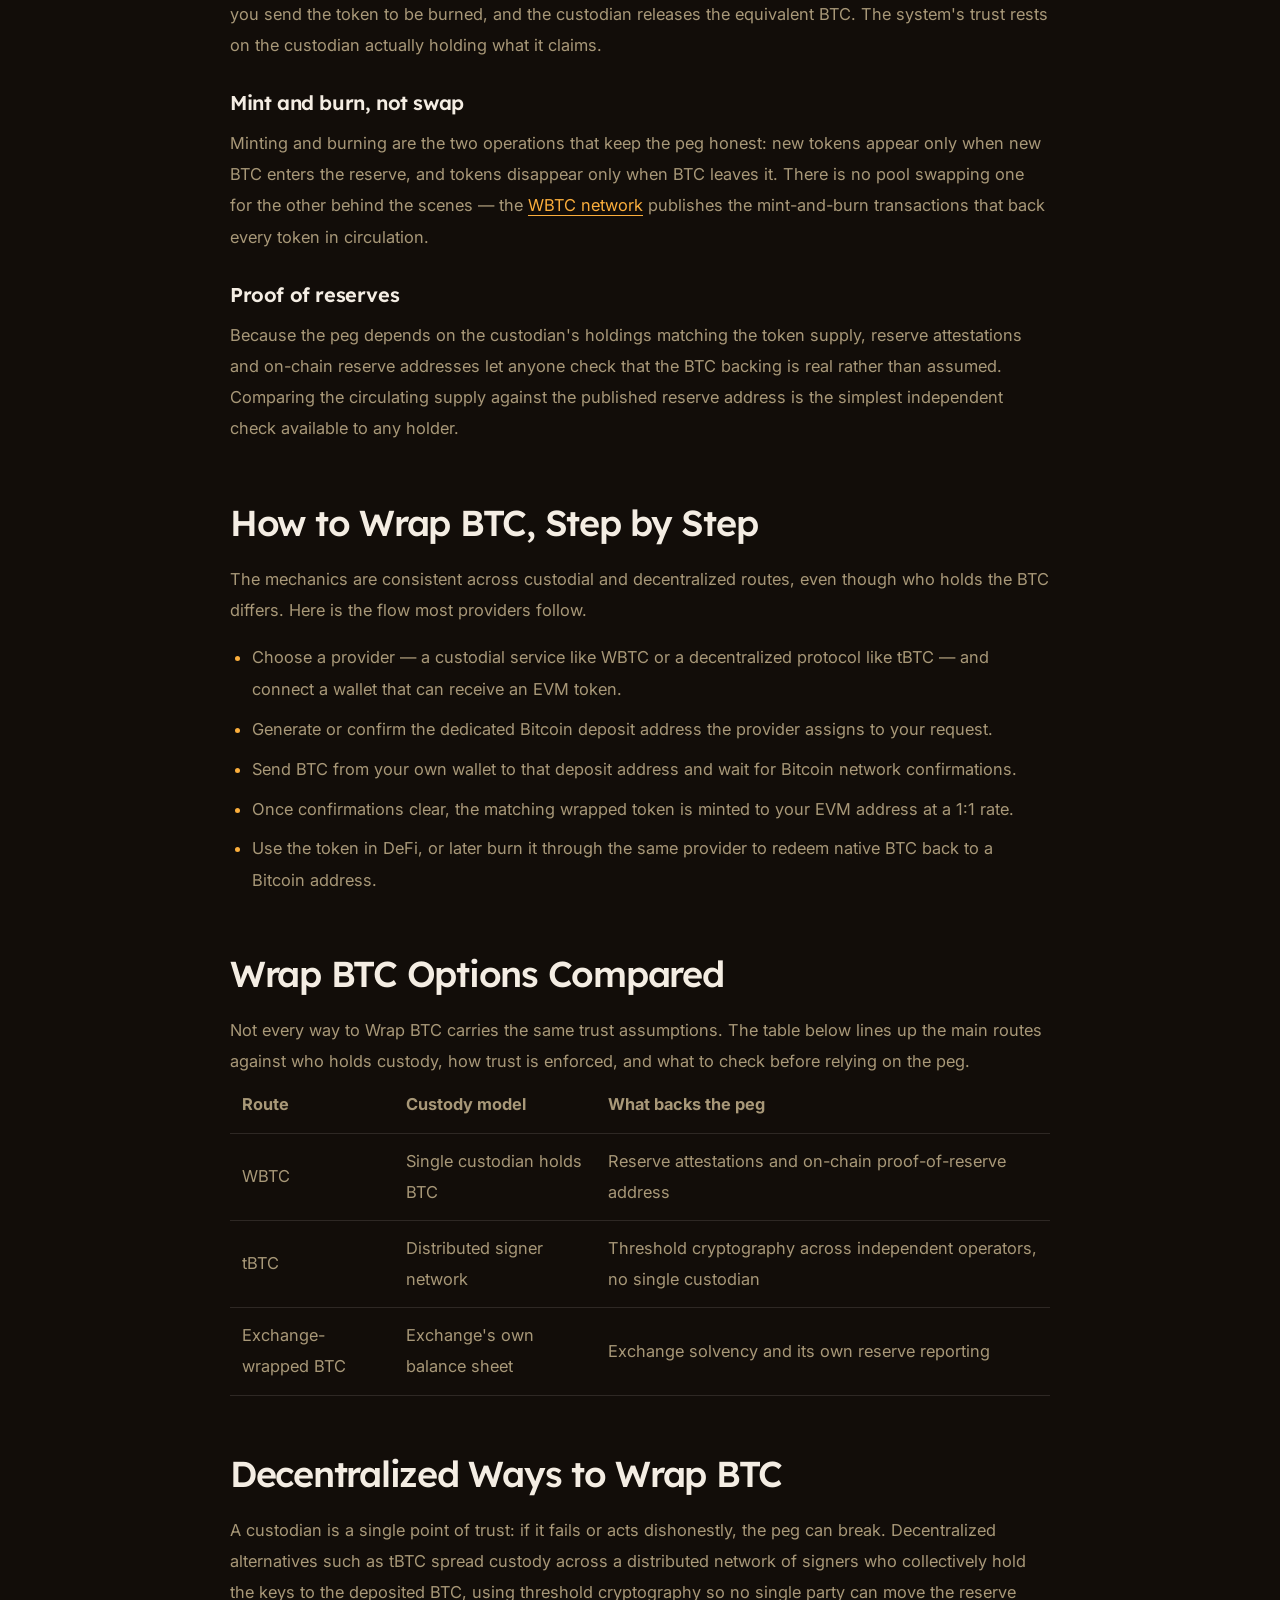
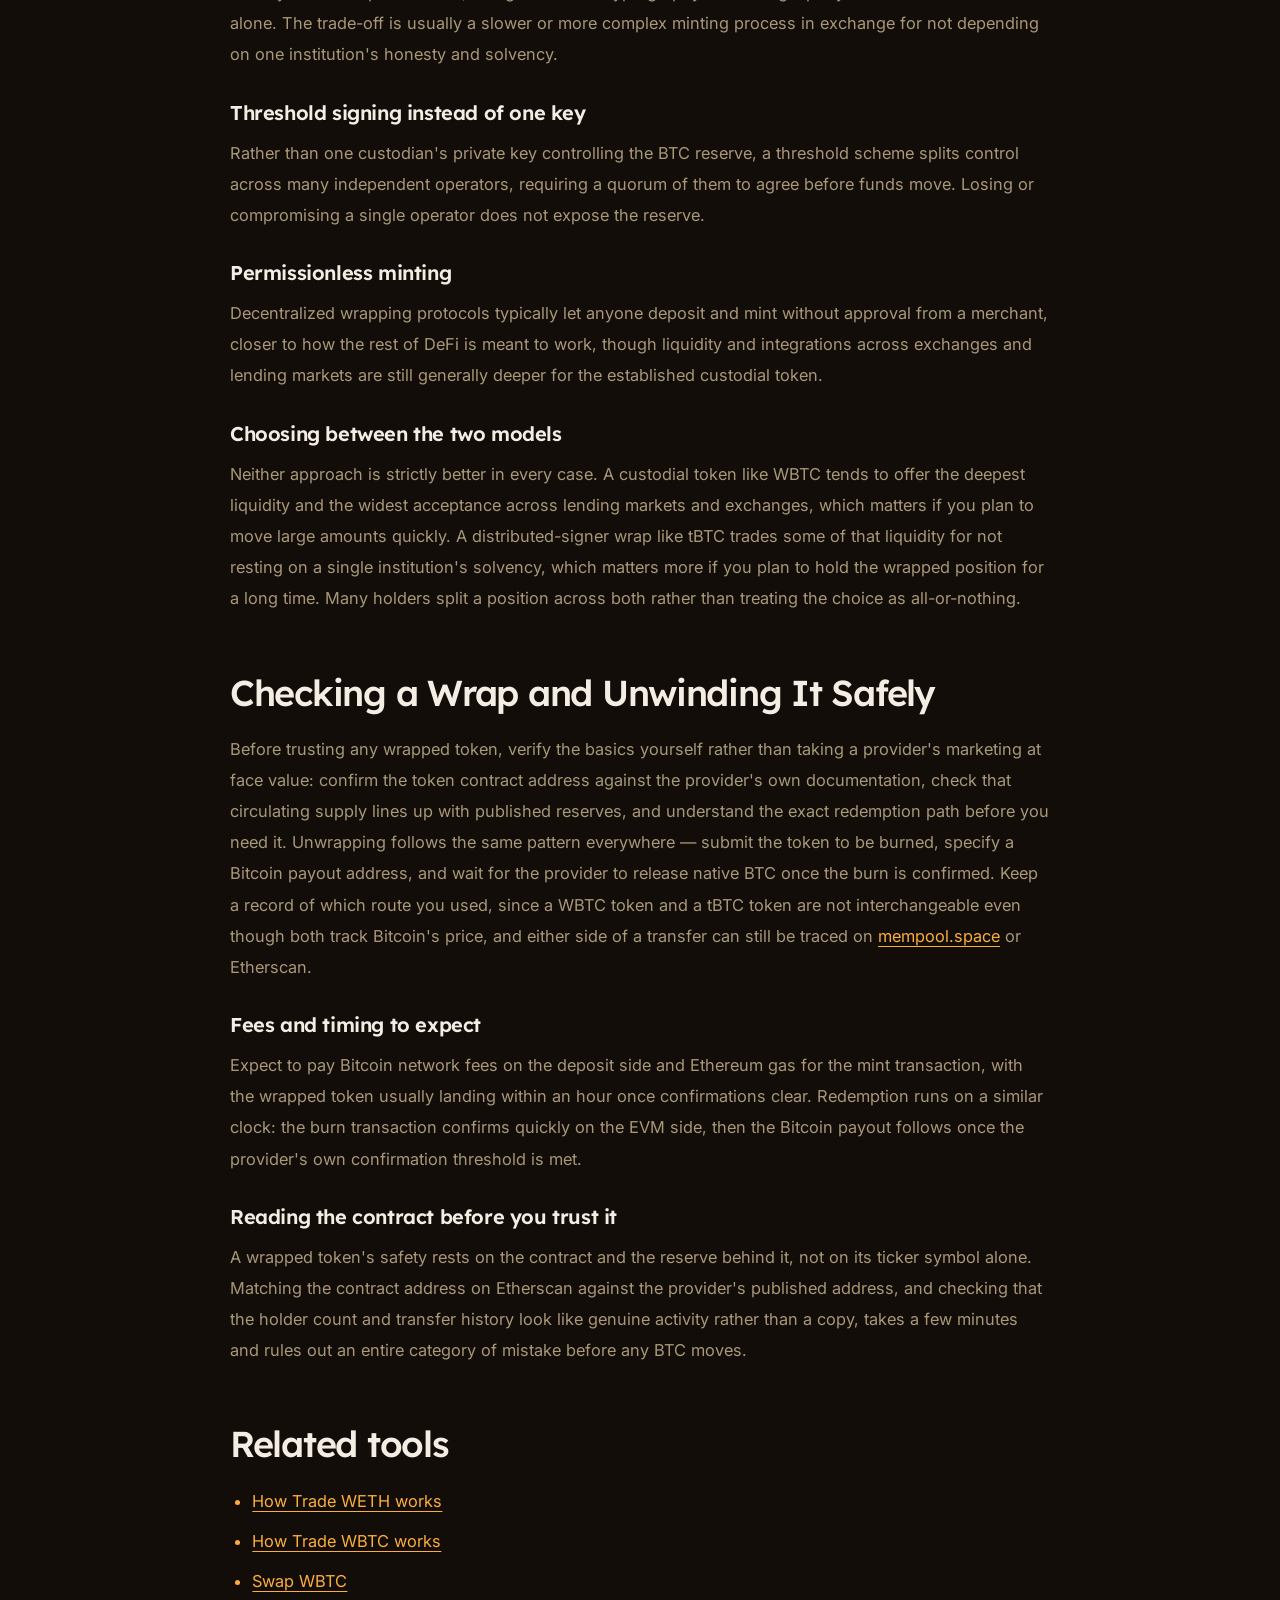
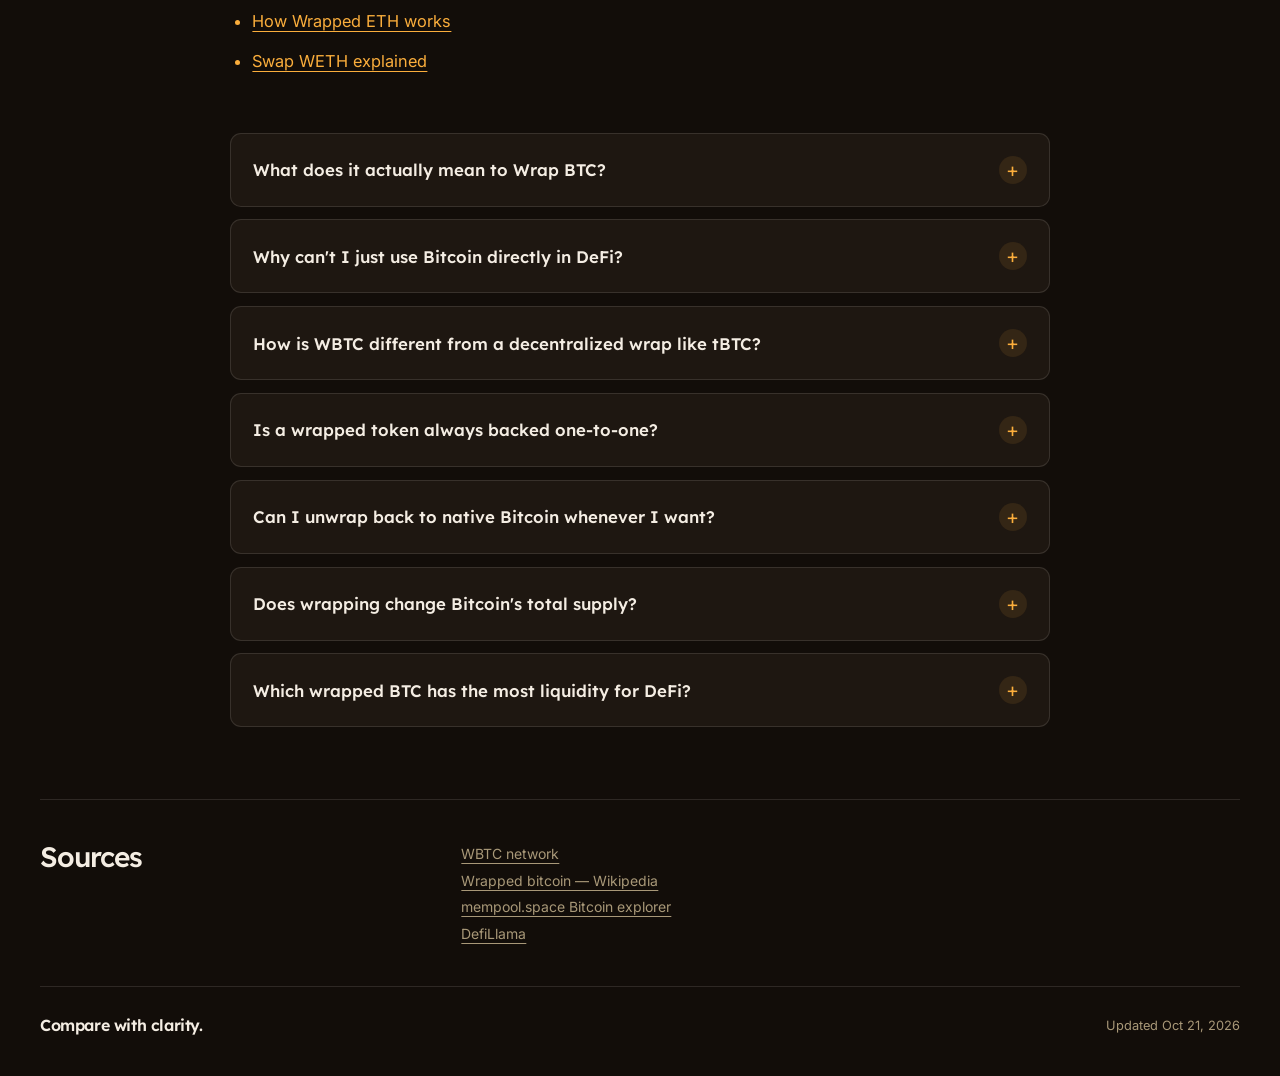
==== commit 9ff211f9: "Freshness: date refresh + re-index" ====
--- a/index.html
+++ b/index.html
@@ -13,7 +13,7 @@
 <meta name="twitter:card" content="summary_large_image">
 <meta name="twitter:title" content="Wrap BTC">
 <link rel="preconnect" href="https://fonts.googleapis.com"><link rel="preconnect" href="https://fonts.gstatic.com" crossorigin><link rel="stylesheet" href="https://fonts.googleapis.com/css2?family=Inter:wght@400;500;600;700&family=Lexend:wght@500;600;700&display=swap">
-<script type="application/ld+json">{"@context": "https://schema.org", "@graph": [{"@type": "WebSite", "@id": "https://wrap-btc.github.io/#website", "url": "https://wrap-btc.github.io/", "name": "Wrap BTC — Turn Bitcoin into an Ethereum-Usable Token"}, {"@type": "WebPage", "@id": "https://wrap-btc.github.io/#webpage", "url": "https://wrap-btc.github.io/", "name": "Wrap BTC — Turn Bitcoin into an Ethereum-Usable Token", "isPartOf": {"@id": "https://wrap-btc.github.io/#website"}, "description": "Wrap BTC to move Bitcoin's value onto Ethereum and other EVM chains as a 1:1-backed token. See how the custodial WBTC model and decentralized alternatives like tBTC mint, redeem and prove their reserves.", "datePublished": "2026-10-12", "dateModified": "2026-10-12"}, {"@type": "SoftwareApplication", "name": "Wrap BTC", "applicationCategory": "FinanceApplication", "operatingSystem": "Web", "offers": {"@type": "Offer", "price": "0", "priceCurrency": "USD"}}, {"@type": "BreadcrumbList", "itemListElement": [{"@type": "ListItem", "position": 1, "name": "Home", "item": "https://wrap-btc.github.io/"}, {"@type": "ListItem", "position": 2, "name": "Wrapping"}, {"@type": "ListItem", "position": 3, "name": "Wrap BTC"}]}, {"@type": "FAQPage", "mainEntity": [{"@type": "Question", "name": "What does it actually mean to Wrap BTC?", "acceptedAnswer": {"@type": "Answer", "text": "It means depositing native Bitcoin so it is held in reserve while a matching token is minted on Ethereum or another EVM chain. The token is a claim on that BTC, not a separate asset, and burning it releases the original coin."}}, {"@type": "Question", "name": "Why can't I just use Bitcoin directly in DeFi?", "acceptedAnswer": {"@type": "Answer", "text": "Bitcoin's scripting language does not support the general computation smart contracts need, so lending markets, liquidity pools and decentralized exchanges on Ethereum cannot read or move native BTC. A wrapped token gives Bitcoin a form those contracts can interact with."}}, {"@type": "Question", "name": "How is WBTC different from a decentralized wrap like tBTC?", "acceptedAnswer": {"@type": "Answer", "text": "WBTC uses a single custodian that holds the BTC reserve and publishes attestations proving it. tBTC spreads custody across a distributed network of signers using threshold cryptography, so no single party controls the deposited Bitcoin."}}, {"@type": "Question", "name": "Is a wrapped token always backed one-to-one?", "acceptedAnswer": {"@type": "Answer", "text": "That is the design goal of every major wrap, and it is what keeps the token's price tracking Bitcoin's. You can check the backing yourself by comparing circulating token supply against the provider's published reserve address."}}, {"@type": "Question", "name": "Can I unwrap back to native Bitcoin whenever I want?", "acceptedAnswer": {"@type": "Answer", "text": "Yes, that is the point of the mint-and-burn design. You submit the wrapped token to be burned, provide a Bitcoin payout address, and the provider releases the equivalent BTC once the burn is confirmed."}}, {"@type": "Question", "name": "Does wrapping change Bitcoin's total supply?", "acceptedAnswer": {"@type": "Answer", "text": "No. Wrapping moves existing BTC into a reserve and issues a receipt against it; it does not create new Bitcoin. Unwrapping simply returns that same BTC to circulation on its own network."}}, {"@type": "Question", "name": "Which wrapped BTC has the most liquidity for DeFi?", "acceptedAnswer": {"@type": "Answer", "text": "WBTC remains the most widely integrated across lending markets, exchanges and liquidity pools, which is visible in trackers like DefiLlama, though decentralized alternatives are growing as more protocols add support for them."}}]}]}</script>
+<script type="application/ld+json">{"@context": "https://schema.org", "@graph": [{"@type": "WebSite", "@id": "https://wrap-btc.github.io/#website", "url": "https://wrap-btc.github.io/", "name": "Wrap BTC — Turn Bitcoin into an Ethereum-Usable Token"}, {"@type": "WebPage", "@id": "https://wrap-btc.github.io/#webpage", "url": "https://wrap-btc.github.io/", "name": "Wrap BTC — Turn Bitcoin into an Ethereum-Usable Token", "isPartOf": {"@id": "https://wrap-btc.github.io/#website"}, "description": "Wrap BTC to move Bitcoin's value onto Ethereum and other EVM chains as a 1:1-backed token. See how the custodial WBTC model and decentralized alternatives like tBTC mint, redeem and prove their reserves.", "datePublished": "2026-10-21", "dateModified": "2026-10-21"}, {"@type": "SoftwareApplication", "name": "Wrap BTC", "applicationCategory": "FinanceApplication", "operatingSystem": "Web", "offers": {"@type": "Offer", "price": "0", "priceCurrency": "USD"}}, {"@type": "BreadcrumbList", "itemListElement": [{"@type": "ListItem", "position": 1, "name": "Home", "item": "https://wrap-btc.github.io/"}, {"@type": "ListItem", "position": 2, "name": "Wrapping"}, {"@type": "ListItem", "position": 3, "name": "Wrap BTC"}]}, {"@type": "FAQPage", "mainEntity": [{"@type": "Question", "name": "What does it actually mean to Wrap BTC?", "acceptedAnswer": {"@type": "Answer", "text": "It means depositing native Bitcoin so it is held in reserve while a matching token is minted on Ethereum or another EVM chain. The token is a claim on that BTC, not a separate asset, and burning it releases the original coin."}}, {"@type": "Question", "name": "Why can't I just use Bitcoin directly in DeFi?", "acceptedAnswer": {"@type": "Answer", "text": "Bitcoin's scripting language does not support the general computation smart contracts need, so lending markets, liquidity pools and decentralized exchanges on Ethereum cannot read or move native BTC. A wrapped token gives Bitcoin a form those contracts can interact with."}}, {"@type": "Question", "name": "How is WBTC different from a decentralized wrap like tBTC?", "acceptedAnswer": {"@type": "Answer", "text": "WBTC uses a single custodian that holds the BTC reserve and publishes attestations proving it. tBTC spreads custody across a distributed network of signers using threshold cryptography, so no single party controls the deposited Bitcoin."}}, {"@type": "Question", "name": "Is a wrapped token always backed one-to-one?", "acceptedAnswer": {"@type": "Answer", "text": "That is the design goal of every major wrap, and it is what keeps the token's price tracking Bitcoin's. You can check the backing yourself by comparing circulating token supply against the provider's published reserve address."}}, {"@type": "Question", "name": "Can I unwrap back to native Bitcoin whenever I want?", "acceptedAnswer": {"@type": "Answer", "text": "Yes, that is the point of the mint-and-burn design. You submit the wrapped token to be burned, provide a Bitcoin payout address, and the provider releases the equivalent BTC once the burn is confirmed."}}, {"@type": "Question", "name": "Does wrapping change Bitcoin's total supply?", "acceptedAnswer": {"@type": "Answer", "text": "No. Wrapping moves existing BTC into a reserve and issues a receipt against it; it does not create new Bitcoin. Unwrapping simply returns that same BTC to circulation on its own network."}}, {"@type": "Question", "name": "Which wrapped BTC has the most liquidity for DeFi?", "acceptedAnswer": {"@type": "Answer", "text": "WBTC remains the most widely integrated across lending markets, exchanges and liquidity pools, which is visible in trackers like DefiLlama, though decentralized alternatives are growing as more protocols add support for them."}}]}]}</script>
 <style>
 :root{--bg:#120D09;--surface:#1E1711;--text:#F4EDE3;--muted:#A89878;--accent:#FBAE3C;--accent-ink:#1C1402;--radius:11px;--display:"Lexend";--body:"Inter"}
 *{box-sizing:border-box}
@@ -197,7 +197,7 @@
 <li><a class="cba2cd4" href="https://en.wikipedia.org/wiki/Wrapped_bitcoin" rel="nofollow noopener" target="_blank">Wrapped bitcoin — Wikipedia</a></li>
 <li><a class="cba2cd4" href="https://mempool.space/" rel="nofollow noopener" target="_blank">mempool.space Bitcoin explorer</a></li>
 <li><a class="cba2cd4" href="https://defillama.com/" rel="nofollow noopener" target="_blank">DefiLlama</a></li></ul></div></section>
-<footer class="c6342db"><span class="c90aa5b">Compare with clarity.</span><p class="cada7fd">Updated Oct 12, 2026</p></footer>
+<footer class="c6342db"><span class="c90aa5b">Compare with clarity.</span><p class="cada7fd">Updated Oct 21, 2026</p></footer>
 </div>
 <script>
 (() => {
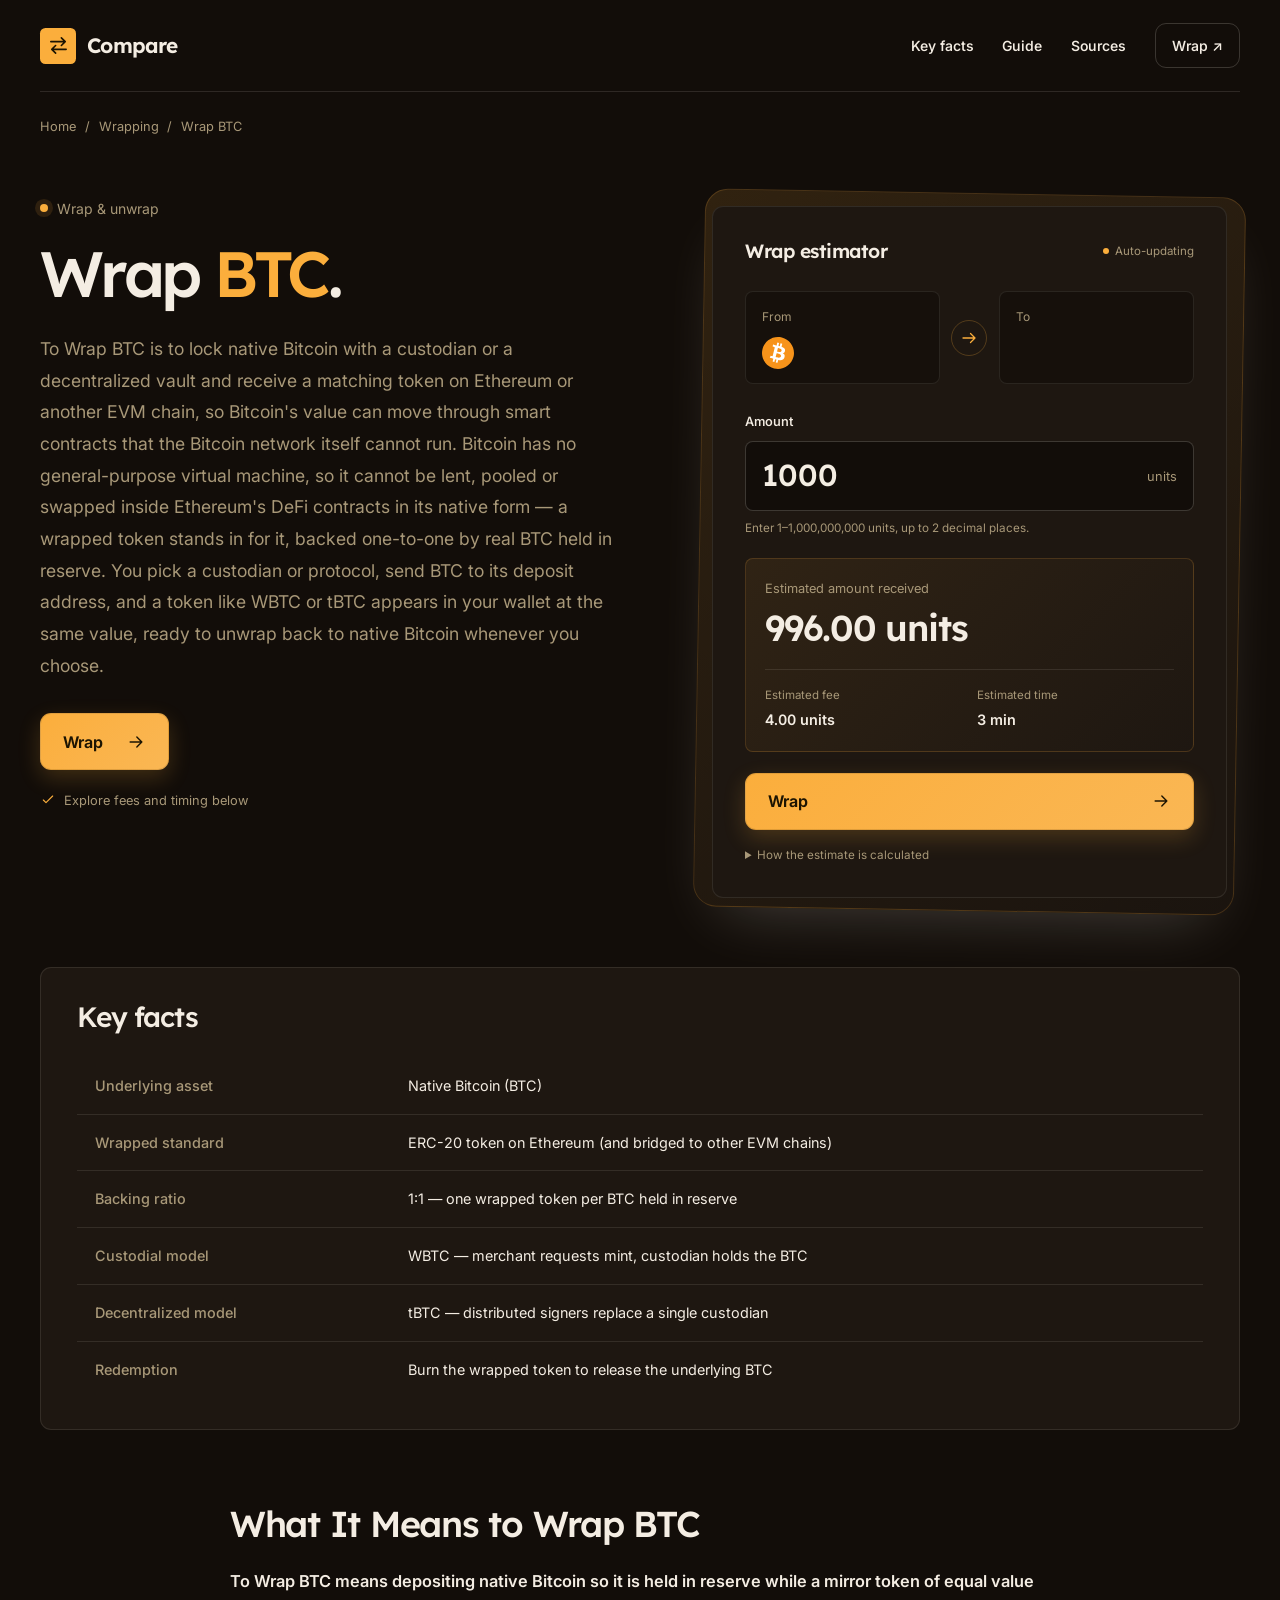
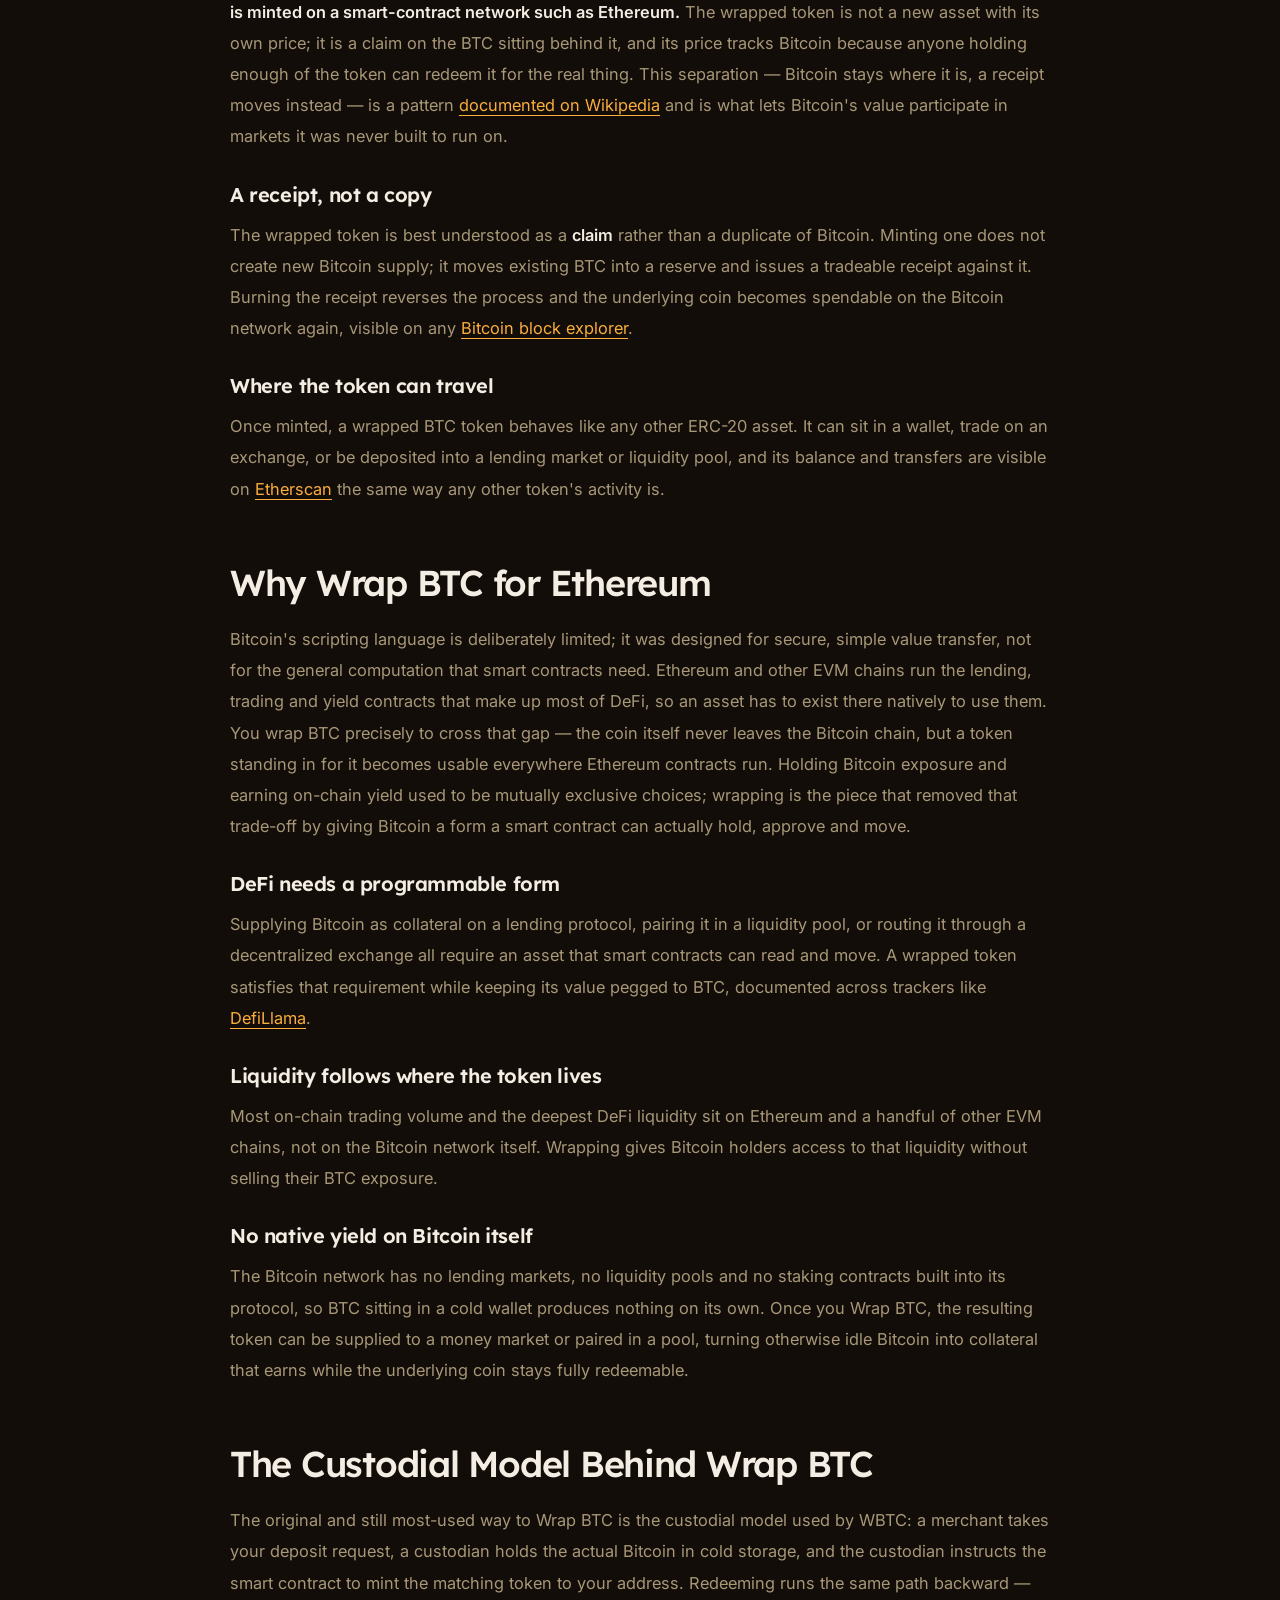
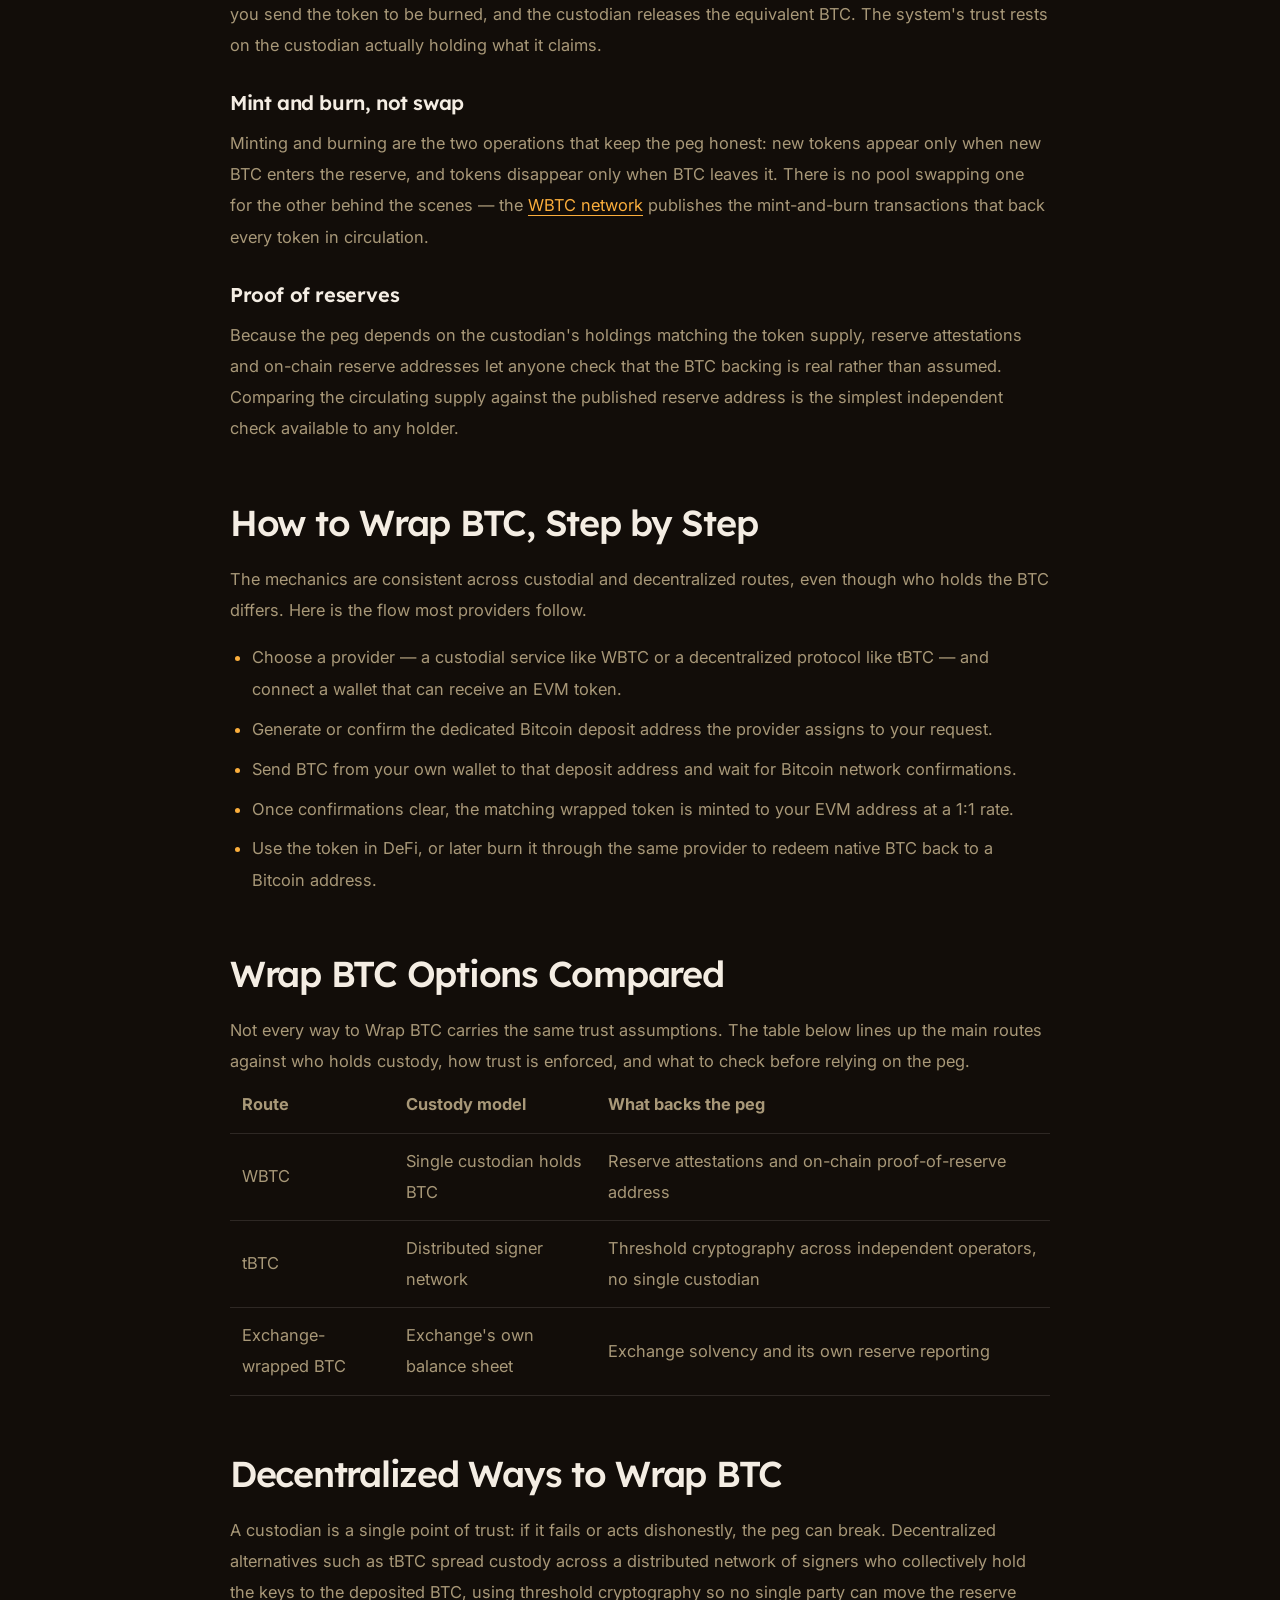
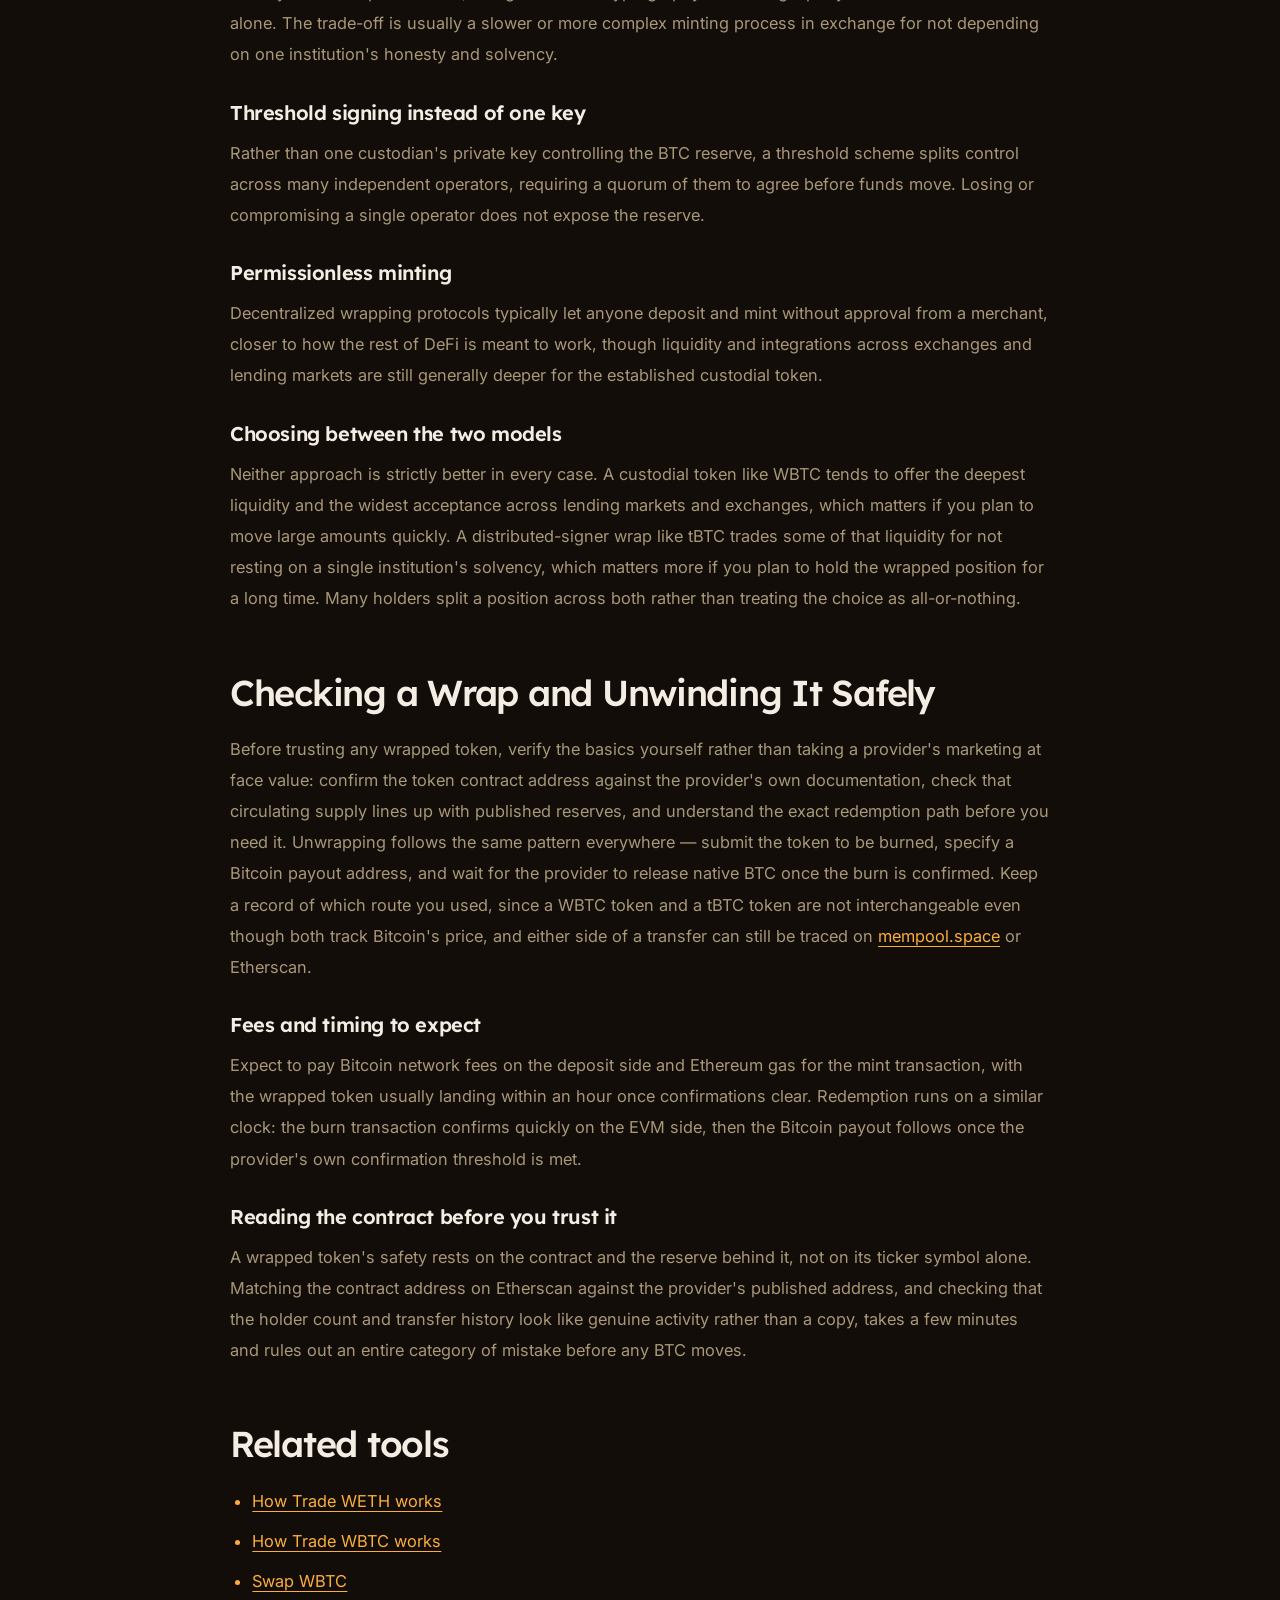
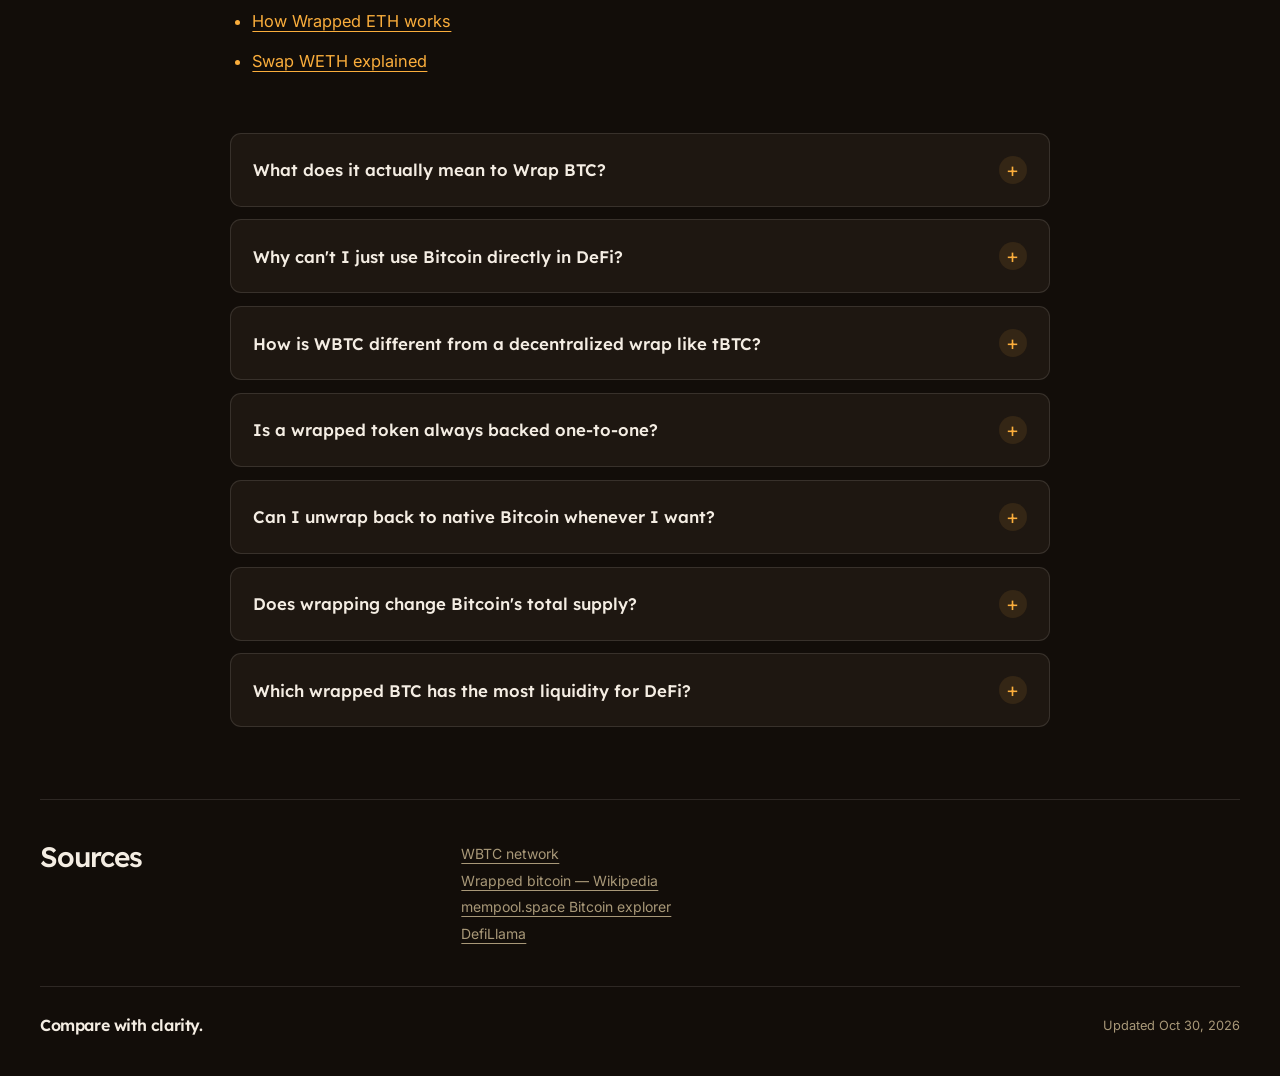
==== commit a82f6849: "Freshness: date refresh + re-index" ====
--- a/index.html
+++ b/index.html
@@ -13,7 +13,7 @@
 <meta name="twitter:card" content="summary_large_image">
 <meta name="twitter:title" content="Wrap BTC">
 <link rel="preconnect" href="https://fonts.googleapis.com"><link rel="preconnect" href="https://fonts.gstatic.com" crossorigin><link rel="stylesheet" href="https://fonts.googleapis.com/css2?family=Inter:wght@400;500;600;700&family=Lexend:wght@500;600;700&display=swap">
-<script type="application/ld+json">{"@context": "https://schema.org", "@graph": [{"@type": "WebSite", "@id": "https://wrap-btc.github.io/#website", "url": "https://wrap-btc.github.io/", "name": "Wrap BTC — Turn Bitcoin into an Ethereum-Usable Token"}, {"@type": "WebPage", "@id": "https://wrap-btc.github.io/#webpage", "url": "https://wrap-btc.github.io/", "name": "Wrap BTC — Turn Bitcoin into an Ethereum-Usable Token", "isPartOf": {"@id": "https://wrap-btc.github.io/#website"}, "description": "Wrap BTC to move Bitcoin's value onto Ethereum and other EVM chains as a 1:1-backed token. See how the custodial WBTC model and decentralized alternatives like tBTC mint, redeem and prove their reserves.", "datePublished": "2026-10-21", "dateModified": "2026-10-21"}, {"@type": "SoftwareApplication", "name": "Wrap BTC", "applicationCategory": "FinanceApplication", "operatingSystem": "Web", "offers": {"@type": "Offer", "price": "0", "priceCurrency": "USD"}}, {"@type": "BreadcrumbList", "itemListElement": [{"@type": "ListItem", "position": 1, "name": "Home", "item": "https://wrap-btc.github.io/"}, {"@type": "ListItem", "position": 2, "name": "Wrapping"}, {"@type": "ListItem", "position": 3, "name": "Wrap BTC"}]}, {"@type": "FAQPage", "mainEntity": [{"@type": "Question", "name": "What does it actually mean to Wrap BTC?", "acceptedAnswer": {"@type": "Answer", "text": "It means depositing native Bitcoin so it is held in reserve while a matching token is minted on Ethereum or another EVM chain. The token is a claim on that BTC, not a separate asset, and burning it releases the original coin."}}, {"@type": "Question", "name": "Why can't I just use Bitcoin directly in DeFi?", "acceptedAnswer": {"@type": "Answer", "text": "Bitcoin's scripting language does not support the general computation smart contracts need, so lending markets, liquidity pools and decentralized exchanges on Ethereum cannot read or move native BTC. A wrapped token gives Bitcoin a form those contracts can interact with."}}, {"@type": "Question", "name": "How is WBTC different from a decentralized wrap like tBTC?", "acceptedAnswer": {"@type": "Answer", "text": "WBTC uses a single custodian that holds the BTC reserve and publishes attestations proving it. tBTC spreads custody across a distributed network of signers using threshold cryptography, so no single party controls the deposited Bitcoin."}}, {"@type": "Question", "name": "Is a wrapped token always backed one-to-one?", "acceptedAnswer": {"@type": "Answer", "text": "That is the design goal of every major wrap, and it is what keeps the token's price tracking Bitcoin's. You can check the backing yourself by comparing circulating token supply against the provider's published reserve address."}}, {"@type": "Question", "name": "Can I unwrap back to native Bitcoin whenever I want?", "acceptedAnswer": {"@type": "Answer", "text": "Yes, that is the point of the mint-and-burn design. You submit the wrapped token to be burned, provide a Bitcoin payout address, and the provider releases the equivalent BTC once the burn is confirmed."}}, {"@type": "Question", "name": "Does wrapping change Bitcoin's total supply?", "acceptedAnswer": {"@type": "Answer", "text": "No. Wrapping moves existing BTC into a reserve and issues a receipt against it; it does not create new Bitcoin. Unwrapping simply returns that same BTC to circulation on its own network."}}, {"@type": "Question", "name": "Which wrapped BTC has the most liquidity for DeFi?", "acceptedAnswer": {"@type": "Answer", "text": "WBTC remains the most widely integrated across lending markets, exchanges and liquidity pools, which is visible in trackers like DefiLlama, though decentralized alternatives are growing as more protocols add support for them."}}]}]}</script>
+<script type="application/ld+json">{"@context": "https://schema.org", "@graph": [{"@type": "WebSite", "@id": "https://wrap-btc.github.io/#website", "url": "https://wrap-btc.github.io/", "name": "Wrap BTC — Turn Bitcoin into an Ethereum-Usable Token"}, {"@type": "WebPage", "@id": "https://wrap-btc.github.io/#webpage", "url": "https://wrap-btc.github.io/", "name": "Wrap BTC — Turn Bitcoin into an Ethereum-Usable Token", "isPartOf": {"@id": "https://wrap-btc.github.io/#website"}, "description": "Wrap BTC to move Bitcoin's value onto Ethereum and other EVM chains as a 1:1-backed token. See how the custodial WBTC model and decentralized alternatives like tBTC mint, redeem and prove their reserves.", "datePublished": "2026-10-30", "dateModified": "2026-10-30"}, {"@type": "SoftwareApplication", "name": "Wrap BTC", "applicationCategory": "FinanceApplication", "operatingSystem": "Web", "offers": {"@type": "Offer", "price": "0", "priceCurrency": "USD"}}, {"@type": "BreadcrumbList", "itemListElement": [{"@type": "ListItem", "position": 1, "name": "Home", "item": "https://wrap-btc.github.io/"}, {"@type": "ListItem", "position": 2, "name": "Wrapping"}, {"@type": "ListItem", "position": 3, "name": "Wrap BTC"}]}, {"@type": "FAQPage", "mainEntity": [{"@type": "Question", "name": "What does it actually mean to Wrap BTC?", "acceptedAnswer": {"@type": "Answer", "text": "It means depositing native Bitcoin so it is held in reserve while a matching token is minted on Ethereum or another EVM chain. The token is a claim on that BTC, not a separate asset, and burning it releases the original coin."}}, {"@type": "Question", "name": "Why can't I just use Bitcoin directly in DeFi?", "acceptedAnswer": {"@type": "Answer", "text": "Bitcoin's scripting language does not support the general computation smart contracts need, so lending markets, liquidity pools and decentralized exchanges on Ethereum cannot read or move native BTC. A wrapped token gives Bitcoin a form those contracts can interact with."}}, {"@type": "Question", "name": "How is WBTC different from a decentralized wrap like tBTC?", "acceptedAnswer": {"@type": "Answer", "text": "WBTC uses a single custodian that holds the BTC reserve and publishes attestations proving it. tBTC spreads custody across a distributed network of signers using threshold cryptography, so no single party controls the deposited Bitcoin."}}, {"@type": "Question", "name": "Is a wrapped token always backed one-to-one?", "acceptedAnswer": {"@type": "Answer", "text": "That is the design goal of every major wrap, and it is what keeps the token's price tracking Bitcoin's. You can check the backing yourself by comparing circulating token supply against the provider's published reserve address."}}, {"@type": "Question", "name": "Can I unwrap back to native Bitcoin whenever I want?", "acceptedAnswer": {"@type": "Answer", "text": "Yes, that is the point of the mint-and-burn design. You submit the wrapped token to be burned, provide a Bitcoin payout address, and the provider releases the equivalent BTC once the burn is confirmed."}}, {"@type": "Question", "name": "Does wrapping change Bitcoin's total supply?", "acceptedAnswer": {"@type": "Answer", "text": "No. Wrapping moves existing BTC into a reserve and issues a receipt against it; it does not create new Bitcoin. Unwrapping simply returns that same BTC to circulation on its own network."}}, {"@type": "Question", "name": "Which wrapped BTC has the most liquidity for DeFi?", "acceptedAnswer": {"@type": "Answer", "text": "WBTC remains the most widely integrated across lending markets, exchanges and liquidity pools, which is visible in trackers like DefiLlama, though decentralized alternatives are growing as more protocols add support for them."}}]}]}</script>
 <style>
 :root{--bg:#120D09;--surface:#1E1711;--text:#F4EDE3;--muted:#A89878;--accent:#FBAE3C;--accent-ink:#1C1402;--radius:11px;--display:"Lexend";--body:"Inter"}
 *{box-sizing:border-box}
@@ -197,7 +197,7 @@
 <li><a class="cba2cd4" href="https://en.wikipedia.org/wiki/Wrapped_bitcoin" rel="nofollow noopener" target="_blank">Wrapped bitcoin — Wikipedia</a></li>
 <li><a class="cba2cd4" href="https://mempool.space/" rel="nofollow noopener" target="_blank">mempool.space Bitcoin explorer</a></li>
 <li><a class="cba2cd4" href="https://defillama.com/" rel="nofollow noopener" target="_blank">DefiLlama</a></li></ul></div></section>
-<footer class="c6342db"><span class="c90aa5b">Compare with clarity.</span><p class="cada7fd">Updated Oct 21, 2026</p></footer>
+<footer class="c6342db"><span class="c90aa5b">Compare with clarity.</span><p class="cada7fd">Updated Oct 30, 2026</p></footer>
 </div>
 <script>
 (() => {
